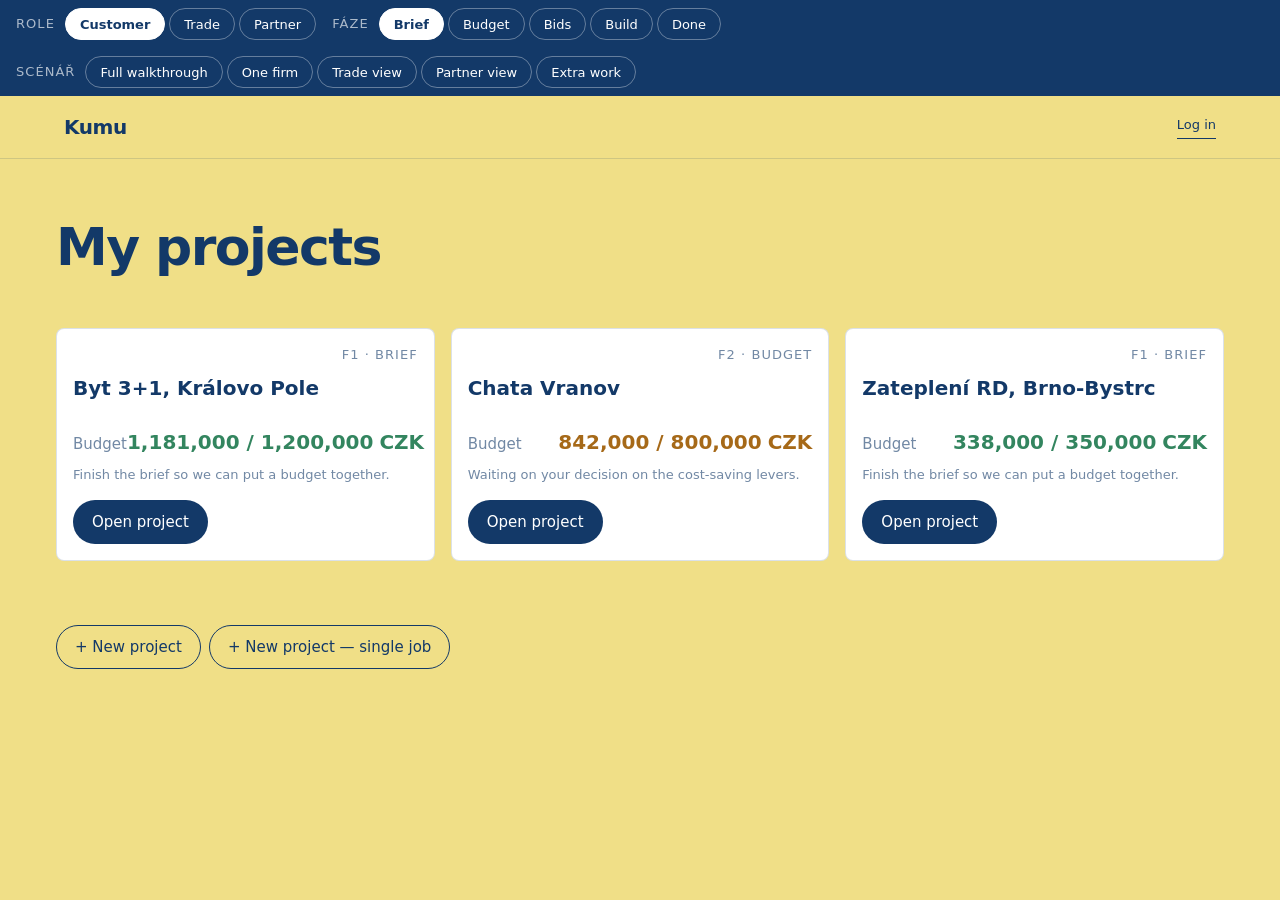
==== index.html @ 9857efc3 "Add files via upload" ====
<!DOCTYPE html>
<html lang="en">
<head>
<meta charset="UTF-8" />
<meta name="viewport" content="width=device-width, initial-scale=1" />
<title>Kumu — prototyp</title>
<link rel="stylesheet" href="styles/tokens.css" />
<style>
  /* ============================================================
     RESET A ZÁKLAD
     kumu-kostra.md §7: plochy od kraje ke kraji, žádné odsazení
     na úrovni stránky.
     ============================================================ */

  *, *::before, *::after { box-sizing: border-box; }
  html, body { margin: 0; padding: 0; }

  body {
    font-family: var(--font-sans);
    font-size: var(--type-body);
    font-weight: var(--weight-body);
    line-height: var(--leading-body);
    color: var(--text-primary);
    background: var(--surface);
  }

  h1, h2, h3, p, dl, dd { margin: 0; }
  /* Autorčina žádost — H1 v celém produktu serifem, podle referenčního
     screenshotu vstupní obrazovky. Jediné h1 v souboru je teď hero
     nadpis, ale pravidlo je obecné, ne vázané na .hero__headline. */
  h1 { font-family: var(--font-serif); }

  /* ============================================================
     DEMO CHROME
     kumu-kostra.md §7 a CLAUDE.md „Stav": úzký proužek NAD horním
     pruhem Kumu, na --surface-inverse. Ne tmavý pruh dole — ten
     patří produktu (fázový pruh na vstupní obrazovce, krok 3).
     ============================================================ */

  .demo-chrome {
    background: var(--surface-inverse);
    color: var(--text-inverse);
    padding: var(--space-1) var(--space-2);
    display: flex;
    flex-wrap: wrap;
    align-items: center;
    gap: var(--space-2);
    font-size: var(--type-caption);
  }

  .demo-chrome__group {
    display: flex;
    align-items: center;
    gap: 6px;
  }

  .demo-chrome__label {
    text-transform: uppercase;
    letter-spacing: var(--tracking-caps);
    opacity: 0.65;
    margin-right: 4px;
  }

  .demo-chrome__pills {
    display: flex;
    gap: 4px;
  }

  .demo-chrome button {
    font-family: inherit;
    font-size: var(--type-caption);
    color: var(--text-inverse);
    background: transparent;
    border: 1px solid color-mix(in srgb, var(--text-inverse) 35%, transparent);
    border-radius: var(--radius-pill);
    padding: 6px 14px;
    min-height: 32px;
    cursor: pointer;
  }

  .demo-chrome button[aria-pressed="true"] {
    background: var(--text-inverse);
    color: var(--surface-inverse);
    border-color: var(--text-inverse);
    font-weight: var(--weight-heading);
  }

  .demo-chrome button:focus-visible {
    outline: var(--focus-width) solid var(--text-inverse);
    outline-offset: var(--focus-offset);
  }

  .demo-chrome button:disabled { opacity: 0.35; cursor: not-allowed; }

  .scenar-bar__popis { flex: 1 1 300px; opacity: 0.9; }

  /* ============================================================
     PLOCHA KROKU 1
     „Nic ukazatelného, ale drží to" — kumu-kostra.md §9. Tohle
     NENÍ obrazovka F1—F5, je to důkaz, že stav a data drží
     pohromadě pro všech 15 kombinací role × fáze. Skutečné
     obrazovky přijdou v kroku 3.
     ============================================================ */

  .scaffold-note {
    max-width: var(--container-prose);
    margin: 0 auto;
    padding: var(--space-3) var(--space-2) 0;
    color: var(--text-secondary);
    font-size: var(--type-caption);
  }

  .cell {
    max-width: var(--container-prose);
    margin: var(--space-2) auto var(--space-5);
    padding: 0 var(--space-2);
  }

  .cell__heading {
    display: flex;
    align-items: baseline;
    gap: var(--space-2);
    margin-bottom: var(--space-1);
  }

  .cell__combo {
    font-size: var(--type-display);
    font-weight: var(--weight-display);
    letter-spacing: var(--tracking-display);
    line-height: var(--leading-display);
  }

  .cell__badge {
    text-transform: uppercase;
    letter-spacing: var(--tracking-caps);
    font-size: var(--type-caption);
    color: var(--text-secondary);
  }

  .cell__badge--inactive {
    color: var(--text-primary);
    background: var(--surface-raised);
    border: var(--border-width) solid var(--border);
    border-radius: var(--radius-pill);
    padding: 3px 10px;
  }

  .cell__text {
    font-size: var(--type-body);
    line-height: var(--leading-body);
    max-width: 46ch;
  }

  hr.hairline {
    border: none;
    border-top: var(--border-width) solid var(--border);
    margin: var(--space-2) 0;
  }

  /* ============================================================
     DEBUG PANEL — důkaz jednoho zdroje čísel
     Nic tady není karta s peněžní částkou v produktovém smyslu
     (žádné B3), takže tenhle panel schválně NEpoužívá --color-over
     / --color-under — ta jsou vyhrazená pro skutečný blok B3.
     ============================================================ */

  .debug-panel {
    max-width: var(--container-prose);
    margin: var(--space-4) auto var(--space-3);
    padding: var(--space-2);
    background: var(--surface-raised);
    border: var(--border-width) solid var(--border);
    border-radius: var(--radius-card);
  }

  .debug-panel__title {
    font-size: var(--type-caption);
    text-transform: uppercase;
    letter-spacing: var(--tracking-caps);
    color: var(--text-secondary);
    margin-bottom: var(--space-1);
  }

  .debug-panel dl {
    display: grid;
    grid-template-columns: 1fr auto;
    row-gap: 6px;
    column-gap: var(--space-2);
  }

  .debug-panel dt { color: var(--text-secondary); }
  .debug-panel dd { text-align: right; font-variant-numeric: tabular-nums lining-nums; }

  /* ============================================================
     KROK 2 — KATALOG BLOKŮ
     kumu-kostra.md §9 krok 2: komponenty 10/11 ve všech stavech,
     pak B1—B6 a B8 ve všech režimech. Staticky — klikací chování
     (zaškrtnutí páky, výběr nabídky) přijde s obrazovkami v kroku 3.
     ============================================================ */

  .catalog {
    max-width: var(--container);
    margin: 0 auto;
    padding: 0 var(--space-2) var(--space-5);
  }

  .catalog__intro {
    max-width: var(--container-prose);
    color: var(--text-secondary);
    font-size: var(--type-caption);
    margin-bottom: var(--space-3);
  }

  .catalog__group {
    margin-top: var(--space-4);
  }

  .catalog__group-title {
    font-size: var(--type-heading);
    font-weight: var(--weight-heading);
    margin-bottom: var(--space-2);
  }

  .catalog__row {
    display: flex;
    flex-wrap: wrap;
    gap: var(--space-2);
    align-items: flex-start;
  }

  .catalog__row > * { flex: 1 1 360px; min-width: 0; }

  /* Komponenta 9 — mikropopisek verzálkami */
  .microlabel {
    text-transform: uppercase;
    letter-spacing: var(--tracking-caps);
    font-size: var(--type-caption);
    color: var(--text-secondary);
  }

  /* Komponenta 8 — plovoucí bílá karta */
  .block-card {
    background: var(--surface-raised);
    border: var(--border-width) solid var(--border);
    border-radius: var(--radius-card);
    padding: var(--space-2);
  }

  .block-card__kicker {
    display: flex;
    justify-content: space-between;
    align-items: baseline;
    margin-bottom: var(--space-1);
  }

  .block-card__title {
    font-size: var(--type-heading);
    font-weight: var(--weight-heading);
    margin: 2px 0 var(--space-2);
  }

  .block-card__note {
    font-size: var(--type-caption);
    color: var(--text-secondary);
    margin-top: var(--space-1);
  }

  .block-card__cta {
    margin-top: var(--space-2);
  }

  /* Komponenta 10 — položkový seznam s částkami. Sdílená i s B2
     (question-list) a B5 (package-list) — je to tentýž řádek,
     jen v jiném kontextu, ne kreslený znovu jinak. */
  .row-list, .question-list, .package-list { display: flex; flex-direction: column; }

  .row {
    display: flex;
    justify-content: space-between;
    align-items: baseline;
    gap: var(--space-2);
    min-height: var(--row-height);
    border-bottom: var(--row-line);
    padding: 6px 0;
  }

  .row:last-child { border-bottom: none; }

  .row__label { color: var(--text-primary); }

  .row__amount {
    font-variant-numeric: tabular-nums lining-nums;
    color: var(--text-primary);
    white-space: nowrap;
  }

  .row__amount--over  { color: var(--color-over); }
  .row__amount--under { color: var(--color-under); }
  .row__amount--muted { color: var(--text-secondary); }

  .row__tag {
    margin-left: 8px;
    font-size: var(--type-caption);
    color: var(--text-secondary);
  }

  /* Komponenta 11 — řádek součtu. Tři stavy: neutrální / nad / pod. */
  .total-row {
    display: flex;
    justify-content: space-between;
    align-items: baseline;
    padding-top: var(--space-1);
  }

  .total-row__label { font-size: var(--type-body); color: var(--text-secondary); }

  .total-row__amount {
    color: var(--text-primary);
  }

  .total-row--over  .total-row__amount { color: var(--color-over); }
  .total-row--under .total-row__amount { color: var(--color-under); }

  /* Číslo a měna stejně velké — na úrovni Nadpis, jedna z pěti
     úrovní z kostry §7. Číslo zůstává tučnější (váha Display), aby
     šlo od měny rozeznat, ale výškou je stejné — a díky tomu i na
     jednom řádku v jakkoli úzké kartě, bez potřeby cokoli zmenšovat. */
  .total-row__amount, .offer-card__amount {
    display: inline-flex;
    align-items: baseline;
    gap: 6px;
    white-space: nowrap;
    font-variant-numeric: tabular-nums lining-nums;
  }

  .amount-num {
    font-size: var(--type-heading);
    font-weight: var(--total-weight);
  }

  .amount-ccy {
    font-size: var(--type-heading);
    font-weight: var(--weight-heading);
  }

  /* Ukázka tří stavů komponenty 11 vedle sebe — kartička v pásmu nahoře */
  .state-sample {
    display: flex;
    flex-wrap: wrap;
    gap: var(--space-2);
  }

  .state-sample > .block-card { flex: 1 1 260px; }

  /* Definiční tabulka — B1 */
  .def-list { display: grid; grid-template-columns: 40% 1fr; row-gap: 10px; }
  .def-list dt { color: var(--text-secondary); }
  .def-list dd { color: var(--text-primary); margin: 0; }

  /* B2 — klíčové otázky */
  .question-list { display: flex; flex-direction: column; gap: var(--space-2); }
  .question-list .row__label { display: block; font-weight: var(--weight-heading); }
  .question-list .row__impact { display: block; color: var(--text-secondary); font-size: var(--type-caption); margin-top: 2px; }

  /* Pilulkové tlačítko — komponenta 7, jednořádková varianta */
  .pill-btn {
    display: inline-block;
    font-family: inherit;
    font-size: var(--type-body);
    border-radius: var(--radius-pill);
    padding: var(--pill-pad-y) var(--pill-pad-x);
    min-height: var(--hit-min);
    cursor: default;
    border: var(--border-width) solid transparent;
  }

  .pill-btn--primary {
    background: var(--action-primary);
    color: var(--action-primary-fg);
  }

  .pill-btn--secondary {
    background: var(--action-secondary);
    color: var(--text-primary);
    border-color: var(--action-secondary-border);
  }

  .pill-btn--small {
    font-size: var(--type-caption);
    padding: 6px 12px;
    min-height: 32px;
  }

  /* Rozbalovací karta — B4 zákaznický, komponenta 6/9 */
  .disclosure summary {
    cursor: pointer;
    font-weight: var(--weight-heading);
    font-size: var(--type-heading);
    list-style: none;
  }

  .disclosure summary::-webkit-details-marker { display: none; }

  .disclosure[open] summary { margin-bottom: var(--space-2); }

  .disclosure ul {
    margin: 0;
    padding: 0;
    list-style: none;
  }

  .disclosure li {
    display: flex;
    justify-content: space-between;
    border-bottom: var(--row-line);
    padding: 6px 0;
  }

  .disclosure li:last-child { border-bottom: none; }

  /* Materiálová tabulka — B4 partnerský */
  .material-table { width: 100%; border-collapse: collapse; }
  .material-table th {
    text-align: left;
    font-size: var(--type-caption);
    text-transform: uppercase;
    letter-spacing: var(--tracking-caps);
    color: var(--text-secondary);
    font-weight: var(--weight-body);
    border-bottom: var(--border-width) solid var(--border);
    padding: 0 8px 8px 0;
  }
  .material-table td {
    border-bottom: var(--row-line);
    padding: 10px 8px 10px 0;
    vertical-align: middle;
  }
  .material-table tr:last-child td { border-bottom: none; }
  .material-table tr[data-neurceno] td { color: var(--text-secondary); }

  /* Partner — přehled (čtyři metriky + regionální box) */
  .partner-stats { display: flex; flex-wrap: wrap; gap: var(--space-3); }
  .partner-stat { flex: 1 1 180px; }
  .partner-stat__label { font-size: var(--type-caption); color: var(--text-secondary); margin-bottom: 4px; }
  .partner-stat__value { font-size: var(--type-display); font-weight: var(--weight-display); color: var(--text-primary); }
  .partner-region__empty {
    border: 1px dashed var(--border-strong);
    border-radius: var(--radius-card);
    min-height: 140px;
    display: flex;
    align-items: center;
    justify-content: center;
    color: var(--text-secondary);
    font-size: var(--type-body);
    margin-top: var(--space-1);
  }

  /* Partner — poptávky, rozbalitelné */
  .enquiry-head { display: flex; justify-content: space-between; align-items: flex-start; gap: var(--space-2); }
  .enquiry-head__main { display: block; min-width: 0; }
  .enquiry-head__title { font-weight: var(--weight-heading); display: block; }
  .enquiry-head__meta {
    display: block;
    font-size: var(--type-caption);
    color: var(--text-secondary);
    margin-top: 2px;
  }
  .enquiry-head__right { display: flex; align-items: center; gap: var(--space-2); }
  .enquiry-chevron { font-size: var(--type-heading); color: var(--text-secondary); line-height: 1; }

  /* Partner — patička poptávky: souhrn nabídky + odeslání */
  .enquiry-foot {
    display: flex;
    justify-content: space-between;
    align-items: center;
    flex-wrap: wrap;
    gap: var(--space-2);
    margin-top: var(--space-2);
  }
  .enquiry-foot__summary { font-size: var(--type-caption); color: var(--text-secondary); }
  .enquiry-foot__total { color: var(--text-primary); font-variant-numeric: tabular-nums lining-nums; }
  .enquiry-foot__sent { font-size: var(--type-caption); color: var(--text-secondary); }

  /* Řádková reference materiálu — drobný kód pod názvem položky */
  .material-table__ref {
    display: block;
    font-size: var(--type-caption);
    color: var(--text-secondary);
    font-variant-numeric: tabular-nums lining-nums;
  }

  /* Tlačítka jsou v prototypu klikací — .pill-btn má cursor: default,
     protože slouží i jako statická ukázka v katalogu bloků. */
  button.pill-btn { cursor: pointer; }
  button.pill-btn:disabled { opacity: var(--disabled-opacity); cursor: not-allowed; }

  /* Balíčky — B5 přehled */
  .package-list { display: flex; flex-direction: column; }
  .package-list .row { flex-wrap: wrap; }
  .package-list .row__meta { color: var(--text-secondary); font-size: var(--type-caption); }
  .package-list .row__status {
    display: block;
    font-size: var(--type-caption);
    text-transform: uppercase;
    letter-spacing: var(--tracking-caps);
    color: var(--text-secondary);
  }

  /* Stejný grafický jazyk jako harmonogram: plný puntík = nabídka
     vybraná, obrysový = čekáme. Grafika, ne text — proto --graphic-
     under, nikdy --color-under (ten je textová zeleň úspory). */
  .package-list__dot {
    display: inline-block;
    width: 8px;
    height: 8px;
    border-radius: 50%;
    border: 1.5px solid var(--graphic-track);
    margin-right: 6px;
    vertical-align: middle;
  }

  .package-list__dot--filled {
    background: var(--graphic-under);
    border-color: var(--graphic-under);
  }

  /* Harmonogram — B6, komponenty s grafikou (nikdy text). Přepracováno
     podle autorčina screenshotu: popisek nad každým balíčkem, pruh pod
     ním v samostatném sloupci (ne přes sebe na jedné ose) — šířka
     sloupce úměrná délce balíčku přes flex-grow (b6Dny()). Nahradilo
     dřívější .timeline* na absolutním pozicování. */
  .b6-range {
    display: flex;
    justify-content: space-between;
    font-size: var(--type-caption);
    color: var(--text-secondary);
    margin-bottom: var(--space-1);
  }
  .b6-grid { display: flex; gap: 8px; }
  .b6-col { min-width: 0; }
  .b6-col__label {
    font-size: var(--type-caption);
    color: var(--text-secondary);
    margin-bottom: 6px;
    white-space: nowrap;
    overflow: hidden;
    text-overflow: ellipsis;
  }
  .b6-col__bar {
    height: 10px;
    border-radius: var(--meter-radius);
    border: 1.5px solid var(--graphic-track);
    background: transparent;
  }
  .b6-col__bar--done,
  .b6-col__bar--filled { background: var(--graphic-under); border-color: var(--graphic-under); }
  .b6-col__bar--active { background: var(--color-accent); border-color: var(--color-accent); }
  .b6-footer__title { margin: 0; font-weight: var(--weight-heading); }
  .b6-footer__note { margin: 2px 0 0; font-size: var(--type-caption); color: var(--text-secondary); }

  /* B8 výběr — zaškrtávací páka */
  .lever-row {
    display: flex;
    gap: 12px;
    align-items: flex-start;
    padding: 10px 0;
    border-bottom: var(--row-line);
  }
  .lever-row:last-of-type { border-bottom: none; }
  .lever-row__box {
    flex: none;
    width: var(--check-size);
    height: var(--check-size);
    border: 1.5px solid var(--check-border);
    border-radius: 4px;
    margin-top: 2px;
  }
  .lever-row__body { flex: 1; }
  .lever-row__head { display: flex; justify-content: space-between; gap: var(--space-2); }
  .lever-row__impact { color: var(--text-secondary); font-size: var(--type-caption); margin-top: 2px; }

  /* B8 varianty — dvě cesty */
  .choice-row { display: flex; flex-wrap: wrap; gap: var(--space-2); }
  .choice-card {
    flex: 1 1 260px;
    border: var(--border-width) solid var(--choice-border);
    border-radius: var(--radius-card);
    padding: var(--space-2);
  }
  .choice-card--selected { border-color: var(--choice-border-on); background: var(--choice-bg-on); }
  .choice-card__title { font-weight: var(--weight-heading); margin-bottom: 4px; }
  .choice-card__meta { color: var(--text-secondary); font-size: var(--type-caption); }

  /* B8 nabídky — karty firem */
  .offer-row { display: flex; flex-wrap: wrap; gap: var(--space-2); }
  .offer-card {
    flex: 1 1 220px;
    border: var(--border-width) solid var(--border);
    border-radius: var(--radius-card);
    padding: var(--space-2);
  }
  .offer-card__name { font-weight: var(--weight-heading); }
  .offer-card__amount {
    margin: 6px 0;
    color: var(--text-primary);
  }
  .offer-card__meta { color: var(--text-secondary); font-size: var(--type-caption); }

  /* ============================================================
     KROK 3 — SKUTEČNÉ OBRAZOVKY (F1, F2 zákazník)
     Rozvržení, proporce a hierarchie podle reference/entry-screen.html
     (Claude Design). Barvy a velikosti výhradně z tokens.css — reference
     vznikla před volbou palety a má vlastní plynulou škálu, tu nepřebírám.
     ============================================================ */

  .screen { background: var(--surface); }

  /* Horní pruh produktu — NE demo chrome. Demo chrome je nad tímhle. */
  .kumu-topbar {
    display: flex;
    align-items: center;
    justify-content: space-between;
    gap: var(--space-2);
    padding: var(--space-2) clamp(20px, 5vw, 80px);
    border-bottom: var(--border-width) solid var(--border);
  }
  .kumu-wordmark {
    font-size: var(--type-heading);
    font-weight: var(--weight-display);
    letter-spacing: var(--tracking-display);
  }
  .kumu-login {
    font-size: var(--type-caption);
    text-decoration: none;
    color: var(--text-primary);
    border-bottom: var(--border-width) solid var(--border-strong);
    padding-bottom: 3px;
  }

  /* Sdílený kontejner — autorka chce obsah omezený na max-width 1024,
     zarovnaný na střed, ať plocha zůstává od kraje ke kraji (barva),
     ale karty napříč sekcemi (hero, "Jak to funguje") mají stejné
     levé i pravé hrany bez ohledu na šířku okna. */
  .page-container { max-width: 1024px; margin: 0 auto; }

  /* Hero — dva sloupce, asymetrické (~55/45), ne na střed */
  .hero { padding: clamp(var(--space-4), 6vw, var(--space-5)) clamp(20px, 5vw, 80px); }
  .hero__inner {
    display: flex;
    flex-wrap: wrap;
    justify-content: space-between;
    gap: clamp(var(--space-3), 4vw, var(--space-4));
    align-items: flex-start;
  }
  .hero__headline { flex: 1 1 380px; min-width: 0; max-width: 640px; }
  .hero__field { flex: 1 1 420px; min-width: 0; max-width: 560px; }

  /* Čísla z autorčina Claude Design panelu vlastností pro h1: DM Serif
     Display, 38px, line-height 43, tracking 0%, max-width 384
     (Tailwind max-w-sm). Váha upravena na semi-bold (600) na autorčinu
     žádost — DM Serif Display má jen jeden nativní řez (400), 600 tedy
     dorýsuje prohlížeč syntetickým ztučněním. Nepoužívá sdílené
     --type-display-xl/--weight-display (ty zůstávají pro F5 "Done"),
     tenhle nadpis má vlastní hodnoty přímo podle zdroje. */
  .hero__headline h1 {
    margin: 0;
    max-width: 384px;
    font-size: 38px;
    font-weight: 600;
    line-height: 43px;
    letter-spacing: 0;
    color: var(--text-primary);
  }

  .proof {
    display: flex;
    align-items: stretch;
    gap: var(--space-3);
    margin-top: var(--space-3);
    padding-top: var(--space-2);
    border-top: var(--border-width) solid var(--border);
  }
  .proof__item { display: flex; flex-direction: column; gap: 6px; }
  .proof__source {
    font-size: var(--type-caption);
    text-transform: uppercase;
    letter-spacing: var(--tracking-caps);
    color: var(--text-secondary);
  }
  .proof__score { display: flex; align-items: baseline; gap: 8px; color: var(--color-accent); }
  .proof__num { font-size: var(--type-heading); font-weight: var(--weight-display); }
  .proof__stars { font-size: var(--type-caption); letter-spacing: 2px; }
  .proof__divider { width: var(--border-width); background: var(--border-strong); }

  /* Pole — orámovaná karta, tři pásma oddělená linkami. Kreslená šipka
     (dřívější jediná dekorace v produktu, kumu-tokeny-a-komponenty.md
     §3b) nahrazena textovým odkazem "Start here →" podle referenčního
     screenshotu — sedí uvnitř karty, ne jako přesah nad ní. */
  .field-card__starthere {
    text-align: right;
    font-size: var(--type-caption);
    color: var(--text-secondary);
    padding: var(--space-1) var(--space-2) 0;
  }

  .field-card {
    background: var(--surface-raised);
    border: var(--border-width) solid var(--border-strong);
    border-radius: var(--radius-card);
    overflow: hidden;
  }
  .field-card textarea {
    display: block;
    width: 100%;
    border: none;
    outline: none;
    resize: vertical;
    background: transparent;
    color: var(--text-primary);
    font-family: inherit;
    font-size: var(--type-body);
    line-height: var(--leading-body);
    padding: var(--space-2);
    min-height: 132px;
  }
  .field-card textarea::placeholder { color: var(--text-secondary); }
  .field-card__meta {
    padding: var(--space-2);
    border-top: var(--border-width) solid var(--border);
  }
  .chip-row { display: flex; gap: 8px; flex-wrap: wrap; margin-bottom: var(--space-1); }
  .chip {
    font-family: inherit;
    padding: 7px 14px;
    border-radius: var(--radius-pill);
    border: var(--border-width) solid var(--border);
    background: transparent;
    color: var(--text-secondary);
    font-size: var(--type-caption);
    cursor: pointer;
    min-height: 32px;
  }
  .chip[aria-pressed="true"] {
    border-color: var(--color-accent);
    background: var(--surface-accent);
    color: var(--color-accent);
    font-weight: var(--weight-heading);
  }
  .reassurance { margin: 0; font-size: var(--type-caption); line-height: var(--leading-caption); color: var(--text-secondary); }
  .field-card__actions {
    padding: var(--space-1) 10px;
    border-top: var(--border-width) solid var(--border);
  }
  .field-card__actions .pill-btn {
    width: 100%;
    text-align: center;
  }

  /* Dialog — po odeslání pole zmizí, nastoupí konverzace */
  .dialog { display: flex; flex-direction: column; gap: var(--space-2); padding: var(--space-2); }
  .dialog__msg { display: flex; }
  .dialog__msg--user { justify-content: flex-end; }
  .dialog__bubble {
    max-width: 80%;
    padding: 10px 14px;
    border-radius: var(--radius-card);
    font-size: var(--type-body);
    line-height: var(--leading-body);
  }
  .dialog__msg--assistant .dialog__bubble { background: var(--surface); border: var(--border-width) solid var(--border); }
  .dialog__msg--user .dialog__bubble { background: var(--action-primary); color: var(--action-primary-fg); }
  .dialog__choices { display: flex; gap: 8px; flex-wrap: wrap; padding-left: 2px; }
  .dialog__choice {
    font-family: inherit;
    padding: 8px 16px;
    border-radius: var(--radius-pill);
    border: var(--border-width) solid var(--border-strong);
    background: var(--surface-raised);
    color: var(--text-primary);
    font-size: var(--type-body);
    cursor: pointer;
    min-height: var(--hit-min);
  }
  .dialog__choice:hover { border-color: var(--color-accent); }

  /* krok 9 — volný text vedle rychlých odpovědí, plus "přemýšlím…" */
  .dialog__input-row { display: flex; gap: 8px; }
  .dialog__input {
    flex: 1;
    font-family: inherit;
    font-size: var(--type-body);
    padding: 10px 14px;
    border-radius: var(--radius-pill);
    border: var(--border-width) solid var(--border-strong);
    background: var(--surface-raised);
    color: var(--text-primary);
    min-height: var(--hit-min);
  }
  .dialog__input:focus-visible { outline: var(--focus-width) solid var(--focus); outline-offset: var(--focus-offset); }
  .dialog__bubble--thinking { display: flex; gap: 4px; align-items: center; padding: 14px; }
  .dialog__bubble--thinking span {
    width: 6px; height: 6px; border-radius: 50%;
    background: var(--text-secondary);
    animation: dialog-thinking 1s infinite ease-in-out;
  }
  .dialog__bubble--thinking span:nth-child(2) { animation-delay: 0.15s; }
  .dialog__bubble--thinking span:nth-child(3) { animation-delay: 0.3s; }
  @keyframes dialog-thinking {
    0%, 80%, 100% { opacity: 0.25; }
    40% { opacity: 1; }
  }
  @media (prefers-reduced-motion: reduce) {
    .dialog__bubble--thinking span { animation: none; opacity: 0.6; }
  }

  /* Ukázka výstupu — obrys telefonu s přesahujícími kartami */
  .collage-section {
    padding: clamp(var(--space-4), 6vw, var(--space-4)) clamp(20px, 5vw, 80px);
    border-top: var(--border-width) solid var(--border);
  }
  .collage-section__label {
    text-align: center;
    font-size: var(--type-caption);
    letter-spacing: var(--tracking-caps);
    text-transform: uppercase;
    color: var(--text-secondary);
    margin: 0 0 var(--space-3);
  }
  .collage {
    position: relative;
    width: 100%;
    max-width: 1100px;
    margin: 0 auto;
  }
  .collage__stage {
    position: relative;
    width: 1100px;
    height: 660px;
    transform-origin: top left;
  }

  .phone-mock {
    position: absolute;
    left: 50%;
    top: 24px;
    transform: translateX(-50%);
    width: 280px;
    height: 570px;
    border-radius: 40px;
    background: var(--surface-inverse);
    padding: 12px;
  }
  .phone-mock__screen {
    width: 100%;
    height: 100%;
    border-radius: 30px;
    background: var(--surface);
    padding: var(--space-2);
    display: flex;
    flex-direction: column;
    gap: var(--space-2);
    overflow: hidden;
  }
  .phone-mock__top { display: flex; justify-content: space-between; align-items: center; }
  .phone-mock__brand { font-size: var(--type-body); font-weight: var(--weight-display); }
  .phone-mock__tag { font-size: var(--type-caption); color: var(--text-secondary); }
  .phone-mock__label { font-size: var(--type-caption); text-transform: uppercase; letter-spacing: var(--tracking-caps); color: var(--text-secondary); }
  .phone-mock__title { font-size: var(--type-heading); font-weight: var(--weight-heading); line-height: var(--leading-heading); }
  .phone-mock__rows { display: flex; flex-direction: column; gap: var(--space-1); }
  .phone-mock__row { display: flex; justify-content: space-between; font-size: var(--type-caption); }
  .phone-mock__row-strong { font-weight: var(--weight-heading); color: var(--text-primary); }
  .phone-mock__meter-track { height: 6px; border-radius: 999px; background: var(--border); overflow: hidden; margin-top: 6px; }
  .phone-mock__meter-fill { height: 100%; background: var(--color-accent); }
  .phone-mock__bottom {
    margin-top: auto;
    padding-top: var(--space-1);
    border-top: var(--border-width) solid var(--border);
    display: flex;
    justify-content: space-between;
    align-items: baseline;
  }
  .phone-mock__bottom-label { font-size: var(--type-caption); text-transform: uppercase; letter-spacing: var(--tracking-caps); color: var(--text-secondary); }
  .phone-mock__bottom-value { font-size: var(--type-body); font-weight: var(--weight-display); }

  .frag { position: absolute; width: 260px; }
  .frag--budget   { top: 150px; left: 160px; } /* [oprava] 190px zasahovalo pravým okrajem do textu "Items"/"Estimated time" uvnitř telefonu — karta text překrývala a řezala ho uprostřed slova. 160px kartu posune tak, aby přesahovala jen přes tmavý rámeček telefonu, ne přes čitelný text uvnitř bílé obrazovky. */
  .frag--question { top: 10px; right: 130px; }
  .frag--quote    { bottom: 10px; right: 170px; }
  .frag__card {
    background: var(--surface-raised);
    border: var(--border-width) solid var(--border);
    border-radius: var(--radius-card);
    padding: var(--space-2);
    box-shadow: 0 18px 40px -18px color-mix(in srgb, var(--text-primary) 35%, transparent);
  }
  .frag__label { font-size: var(--type-caption); text-transform: uppercase; letter-spacing: var(--tracking-caps); color: var(--text-secondary); margin-bottom: var(--space-1); }
  .frag__rows { display: flex; flex-direction: column; gap: 8px; font-size: var(--type-caption); }
  .frag__row { display: flex; justify-content: space-between; }
  .frag__row-value { color: var(--color-accent); }
  .frag__total { display: flex; justify-content: space-between; align-items: baseline; margin-top: var(--space-1); padding-top: var(--space-1); border-top: var(--border-width) solid var(--border); }
  .frag__total-value { font-size: var(--type-heading); font-weight: var(--weight-display); color: var(--text-primary); }
  .frag__caption { text-align: center; font-size: var(--type-caption); color: var(--text-secondary); margin-top: var(--space-1); }
  .frag__question-text { margin: 0 0 var(--space-1); font-size: var(--type-body); line-height: var(--leading-body); }
  .frag__pills { display: flex; gap: 8px; }
  .frag__pill { padding: 6px 12px; border-radius: var(--radius-pill); border: var(--border-width) solid var(--border-strong); font-size: var(--type-caption); }
  .frag__pill--accent { border-color: var(--color-accent); color: var(--color-accent); font-weight: var(--weight-heading); }
  .frag__quote-top { display: flex; justify-content: space-between; margin-bottom: var(--space-1); }
  .frag__quote-price { font-size: var(--type-heading); font-weight: var(--weight-display); margin: 4px 0 var(--space-1); }
  .frag__quote-btn {
    width: 100%;
    padding: 10px;
    border: none;
    border-radius: var(--radius-pill);
    background: var(--action-primary);
    color: var(--action-primary-fg);
    font-family: inherit;
    font-size: var(--type-caption);
    font-weight: var(--weight-heading);
  }

  /* Jak to funguje — vyplněné karty podle referenčního screenshotu.
     [!] Odchylka od kumu-kostra.md §5 ("Tři sloupce oddělené vlasovými
     linkami") a od CLAUDE.md seznamu genericity ("rámeček kolem každé
     skupiny"). Autorka poslala screenshot s vyplněnými kartami, ne
     linkami — implementováno podle něj, nahlas to tu, neřeším tiše.
     Barva karty je počítaný tón z --text-primary na --surface, ne nový
     natvrdo zapsaný hex. */
  .how-it-works {
    padding: clamp(var(--space-4), 6vw, var(--space-4)) clamp(20px, 5vw, 80px);
    border-top: var(--border-width) solid var(--border);
    border-bottom: var(--border-width) solid var(--border);
  }
  .how-grid {
    display: flex;
    flex-wrap: wrap;
    gap: var(--space-2);
  }
  .how-col {
    flex: 1 1 230px;
    background: color-mix(in srgb, var(--text-primary) 6%, var(--surface));
    border-radius: var(--radius-card);
    padding: var(--space-2);
  }
  .how-num { font-size: var(--type-caption); letter-spacing: var(--tracking-caps); color: var(--text-secondary); margin-bottom: var(--space-2); }
  .how-col h3 { margin: 0 0 var(--space-1); font-size: var(--type-heading); font-weight: var(--weight-heading); line-height: var(--leading-heading); }
  .how-col p { margin: 0; font-size: var(--type-body); line-height: var(--leading-body); color: var(--text-secondary); }
  .how-closing { margin-top: var(--space-3); padding-top: var(--space-2); border-top: var(--border-width) solid var(--border); }
  .how-closing p { margin: 0; font-size: var(--type-heading); font-weight: var(--weight-heading); line-height: var(--leading-heading); }

  /* Fázový pruh — produktový prvek, ne demo chrome */
  .phase-bar {
    background: var(--surface-inverse);
    color: var(--text-inverse);
    padding: var(--space-2) clamp(20px, 4vw, 40px);
    display: flex;
    align-items: center;
    justify-content: center;
    flex-wrap: wrap;
    gap: clamp(10px, 2vw, var(--space-2));
    font-size: var(--type-caption);
    font-weight: var(--weight-heading);
    letter-spacing: 0.04em;
  }
  .phase-bar__sep { opacity: 0.45; }

  /* Patička */
  .site-footer {
    padding: clamp(var(--space-3), 4vw, var(--space-4)) clamp(20px, 5vw, 80px) var(--space-3);
    border-top: var(--border-width) solid var(--border);
  }
  .site-footer__grid {
    display: grid;
    grid-template-columns: repeat(auto-fit, minmax(200px, 1fr));
    gap: var(--space-3);
  }
  .site-footer__wordmark { font-size: var(--type-heading); font-weight: var(--weight-display); margin-bottom: var(--space-1); }
  .site-footer__about p { margin: 0; font-size: var(--type-body); line-height: var(--leading-body); color: var(--text-secondary); }
  .site-footer__label { font-size: var(--type-caption); text-transform: uppercase; letter-spacing: var(--tracking-caps); color: var(--text-secondary); margin-bottom: var(--space-2); }
  .site-footer__col { display: flex; flex-direction: column; }
  .site-footer__col a { color: var(--text-primary); text-decoration: none; font-size: var(--type-body); margin-bottom: 10px; }
  .site-footer__col a:last-child { margin-bottom: 0; }
  .site-footer__bottom {
    margin-top: var(--space-3);
    padding-top: var(--space-2);
    border-top: var(--border-width) solid var(--border);
    display: flex;
    justify-content: space-between;
    flex-wrap: wrap;
    gap: var(--space-1);
    font-size: var(--type-caption);
    color: var(--text-secondary);
  }

  /* F2 — rozpočet a rozhodnutí, jednosloupcová sekvence bloků. Šířku
     přepisuje inline style jen na obrazovkách, které chtějí širší
     dvousloupcové rozvržení (partner, F2 zákazník) — beze změny tady,
     aby se nerozhodilo F1 dialog/B1/B2, které tenhle wrapper taky sdílí. */
  .f2-screen {
    max-width: var(--container-prose);
    margin: 0 auto;
    padding: clamp(var(--space-3), 5vw, var(--space-4)) var(--space-2) var(--space-5);
    display: flex;
    flex-direction: column;
    gap: var(--space-3);
  }

  /* B3 + B4 vedle sebe na F2 — stejný poměr jako .f3-layout, ale bez
     position:sticky (na F2 pod tím nejsou další sekce, ke kterým by
     se dalo "dojíždět" scrollem, sticky by tu jen zůstalo viset). */
  .f2-row { display: flex; align-items: flex-start; gap: var(--space-3); }
  .f2-row__main { flex: 2 1 480px; min-width: 0; }
  .f2-row__side { flex: 1 1 300px; min-width: 280px; }
  @media (max-width: 640px) {
    .f2-row { flex-direction: column; }
  }

  .f2-cta-bids { display: block; width: 100%; text-align: center; }

  /* ============================================================
     KROK 4 — F3 × ŘEMESLNÍK
     Mobil v rámečku telefonu (kumu-tokeny-a-komponenty.md komponenta
     13). Dotykové cíle min. 44 px — kumu-kostra.md §7 „Zařízení".
     ============================================================ */

  .remeslnik-page {
    display: flex;
    justify-content: center;
    padding: var(--space-4) var(--space-2) var(--space-5);
  }

  .remeslnik-frame {
    width: 375px;
    max-width: 100%;
    border: 10px solid var(--surface-inverse);
    border-radius: 36px;
    background: var(--surface);
    overflow: hidden;
  }

  .remeslnik-frame__body {
    position: relative;
    min-height: 680px;
    display: flex;
    flex-direction: column;
  }

  .remeslnik-topbar {
    flex: none;
    display: flex;
    align-items: center;
    justify-content: space-between;
    padding: var(--space-2);
    border-bottom: var(--border-width) solid var(--border);
  }
  .remeslnik-topbar__brand { font-weight: var(--weight-display); font-size: var(--type-body); }
  .remeslnik-topbar__assistant {
    font-family: inherit;
    font-size: var(--type-caption);
    color: var(--text-primary);
    background: var(--surface-raised);
    border: var(--border-width) solid var(--border-strong);
    border-radius: var(--radius-pill);
    padding: 6px 12px;
    min-height: 32px;
    cursor: pointer;
  }

  .remeslnik-content { flex: 1; padding: var(--space-2); }

  .remeslnik-nav {
    flex: none;
    display: flex;
    border-top: var(--border-width) solid var(--border);
  }
  .remeslnik-nav button {
    flex: 1;
    font-family: inherit;
    background: transparent;
    border: none;
    color: var(--text-secondary);
    font-size: var(--type-caption);
    padding: 10px 4px;
    min-height: var(--hit-min);
    cursor: pointer;
  }
  .remeslnik-nav button[aria-current="true"] {
    color: var(--color-accent);
    font-weight: var(--weight-heading);
  }

  .remeslnik-date { font-size: var(--type-caption); color: var(--text-secondary); margin-bottom: var(--space-1); }

  .opportunity-card {
    border: var(--border-width) solid var(--border-strong);
    border-radius: var(--radius-card);
    padding: var(--space-2);
    margin-bottom: var(--space-1);
  }
  .opportunity-card__badge {
    display: inline-block;
    font-size: var(--type-caption);
    text-transform: uppercase;
    letter-spacing: var(--tracking-caps);
    color: var(--color-accent);
    margin-bottom: 6px;
  }
  .opportunity-card__title { font-weight: var(--weight-heading); margin-bottom: 2px; }
  .opportunity-card__meta { font-size: var(--type-caption); color: var(--text-secondary); }

  /* Reminders — read-only, žádné akce */
  .reminder-card {
    border: var(--border-width) solid var(--border);
    border-radius: var(--radius-card);
    padding: var(--space-2);
    margin-bottom: var(--space-1);
  }
  .reminder-card__time { font-weight: var(--weight-heading); margin-bottom: 2px; }
  .reminder-card__text { font-size: var(--type-body); color: var(--text-primary); }

  /* Messages — karta stojí na .opportunity-card, vnitřek má vlastní řádky */
  .message-card__meta { font-size: var(--type-caption); color: var(--text-secondary); margin-bottom: 2px; }
  .message-card__from { font-weight: var(--weight-heading); margin-bottom: 6px; }
  .message-card__quote { font-size: var(--type-body); margin: 0 0 4px; }
  .message-card__reply { font-size: var(--type-caption); color: var(--text-secondary); margin: 0; }
  .message-card__actions { display: flex; gap: 8px; margin-top: var(--space-1); }

  .nabidka-field {
    width: 100%;
    border: none;
    outline: none;
    background: transparent;
    font-family: inherit;
    font-size: var(--type-display);
    font-weight: var(--weight-display);
    color: var(--text-primary);
    padding: var(--space-1) 0;
    font-variant-numeric: tabular-nums lining-nums;
  }
  .nabidka-field-wrap {
    display: flex;
    align-items: baseline;
    justify-content: space-between;
    gap: 8px;
    border-bottom: var(--border-width) solid var(--border-strong);
    margin-bottom: var(--space-1);
  }
  .nabidka-field-wrap .amount-ccy { color: var(--text-secondary); }

  /* Hlavička kontextu nabídky — profese a projekt, nad "Your bid" */
  .nabidka-header__title { font-weight: var(--weight-heading); font-size: var(--type-heading); }
  .nabidka-header__meta { font-size: var(--type-caption); color: var(--text-secondary); margin-top: 2px; }

  /* Termín a poznámka — ohraničené boxy pod částkou */
  .nabidka-box {
    border: var(--border-width) solid var(--border);
    border-radius: var(--radius-card);
    padding: var(--space-1) var(--space-2);
    margin-top: var(--space-2);
  }
  .nabidka-box__label {
    display: block;
    font-size: var(--type-caption);
    color: var(--text-secondary);
    margin-bottom: 2px;
  }
  .nabidka-box__value { font-size: var(--type-body); }
  .nabidka-box__textarea {
    width: 100%;
    border: none;
    outline: none;
    resize: vertical;
    background: transparent;
    font-family: inherit;
    font-size: var(--type-body);
    color: var(--text-primary);
    padding: 0;
  }

  .nabidka-attach {
    display: block;
    margin-top: var(--space-2);
    font-family: inherit;
    font-size: var(--type-caption);
    color: var(--text-secondary);
    background: none;
    border: none;
    padding: 0;
    cursor: pointer;
    text-align: left;
  }

  .assistant-sheet {
    position: absolute;
    inset: 0;
    background: var(--surface);
    display: flex;
    flex-direction: column;
    padding: var(--space-2);
    overflow-y: auto;
  }
  .assistant-sheet__close {
    align-self: flex-end;
    font-family: inherit;
    font-size: var(--type-caption);
    background: transparent;
    border: none;
    color: var(--text-secondary);
    cursor: pointer;
    min-height: var(--hit-min);
  }
  .assistant-sheet__questions { display: flex; flex-direction: column; gap: 8px; margin-top: var(--space-2); }
  .assistant-sheet__questions button {
    text-align: left;
    font-family: inherit;
    font-size: var(--type-body);
    color: var(--text-primary);
    background: var(--surface-raised);
    border: var(--border-width) solid var(--border);
    border-radius: var(--radius-card);
    padding: 12px 14px;
    min-height: var(--hit-min);
    cursor: pointer;
  }
  .assistant-sheet__answer {
    margin-top: var(--space-2);
    padding: var(--space-2);
    background: var(--surface-raised);
    border-radius: var(--radius-card);
    font-size: var(--type-body);
    line-height: var(--leading-body);
  }
  .assistant-sheet__footnote { margin-top: auto; padding-top: var(--space-2); font-size: var(--type-caption); color: var(--text-secondary); }

  /* Tři taby nahoře sheetu — stejný vzor jako .demo-chrome__pills/.chip-row */
  .assistant-sheet__tabs { display: flex; gap: 6px; margin-bottom: var(--space-2); }
  .assistant-sheet__tabs button {
    font-family: inherit;
    font-size: var(--type-caption);
    background: transparent;
    color: var(--text-secondary);
    border: var(--border-width) solid var(--border-strong);
    border-radius: var(--radius-pill);
    padding: 7px 14px;
    min-height: var(--hit-min);
    cursor: pointer;
  }
  .assistant-sheet__tabs button[aria-pressed="true"] {
    background: var(--surface-inverse);
    color: var(--text-inverse);
    border-color: var(--surface-inverse);
  }

  /* Badge s počtem nových zpráv na tlačítku Assistant v topbaru */
  .assistant-badge {
    display: inline-flex;
    align-items: center;
    justify-content: center;
    min-width: 16px;
    height: 16px;
    padding: 0 4px;
    margin-left: 6px;
    border-radius: 999px;
    background: var(--color-accent);
    color: var(--text-inverse);
    font-size: 10px;
    font-weight: var(--weight-heading);
    line-height: 1;
  }

  /* Sekce Settings — řádek šablony a přepínač */
  .template-row { border-bottom: var(--row-line); padding: var(--space-2) 0; }
  .template-row:last-of-type { border-bottom: none; }
  .template-row__head { display: flex; justify-content: space-between; align-items: baseline; gap: var(--space-2); }
  .template-row__typ {
    font-size: var(--type-caption);
    text-transform: uppercase;
    letter-spacing: var(--tracking-caps);
    color: var(--text-secondary);
  }
  .template-row__nazev { font-weight: var(--weight-heading); }
  .template-row__text { font-size: var(--type-body); color: var(--text-secondary); margin: 4px 0 var(--space-1); }

  .toggle-btn {
    width: 44px;
    text-align: center;
    font-family: inherit;
    font-size: var(--type-caption);
    border-radius: var(--radius-pill);
    background: var(--surface-raised);
    border: var(--border-width) solid var(--border-strong);
    color: var(--text-secondary);
    padding: 6px 0;
    min-height: 32px;
    cursor: pointer;
  }
  .toggle-btn[aria-pressed="true"] { background: var(--color-accent); color: var(--text-inverse); border-color: var(--color-accent); }

  /* ============================================================
     KROK 6 — F3 × ZÁKAZNÍK
     Skládání týmu: dva sloupce, pravý panel trvalý (sticky).
     ============================================================ */

  .f3-screen {
    max-width: 1024px;
    margin: 0 auto;
    padding: clamp(var(--space-3), 5vw, var(--space-4)) var(--space-2) var(--space-5);
  }

  .f3-summary { max-width: var(--container-prose); margin-bottom: var(--space-3); }
  .f3-summary p { margin: 0; font-size: var(--type-body); line-height: var(--leading-body); }
  .f3-summary p + p { margin-top: 6px; color: var(--text-secondary); }

  .f3-schedule { margin-bottom: var(--space-3); }

  .f3-layout {
    display: flex;
    align-items: flex-start;
    gap: var(--space-3);
    flex-wrap: wrap;
  }
  .f3-layout__main { flex: 2 1 480px; min-width: 0; display: flex; flex-direction: column; gap: var(--space-3); }
  .f3-layout__side { flex: 1 1 300px; min-width: 280px; position: sticky; top: var(--space-2); }

  .f3-section { border-bottom: var(--border-width) solid var(--border); padding-bottom: var(--space-2); margin-bottom: var(--space-2); }
  .f3-section:last-child { border-bottom: none; }
  .f3-section__head { display: flex; justify-content: space-between; align-items: baseline; margin-bottom: var(--space-1); }
  .f3-section__title { font-weight: var(--weight-heading); }
  .f3-section__meta { font-size: var(--type-caption); color: var(--text-secondary); }
  .f3-section--suppressed { color: var(--text-secondary); font-size: var(--type-caption); }

  /* Kandidáti jednoho balíčku stojí vedle sebe v řadě, ne pod sebou —
     tři karty se stejnou šířkou, každá samostatně klikatelná. */
  .candidate-row {
    display: flex;
    flex-wrap: wrap;
    gap: var(--space-2);
    margin-top: 6px;
  }
  .candidate-card {
    flex: 1 1 200px;
    max-width: 260px;
    display: flex;
    flex-direction: column;
    align-items: flex-start;
    gap: 6px;
    border: var(--border-width) solid var(--border);
    border-radius: var(--radius-card);
    padding: 12px;
    cursor: pointer;
    position: relative;
  }
  .candidate-card--selected { border-color: var(--color-accent); background: var(--surface-accent); }
  .candidate-card--dimmed { opacity: 0.55; }
  .candidate-card__avatar {
    width: 40px;
    height: 40px;
    border-radius: 50%;
    background: var(--surface-muted);
    color: var(--text-secondary);
    display: flex;
    align-items: center;
    justify-content: center;
    font-size: var(--type-caption);
    font-weight: var(--weight-heading);
  }
  .candidate-card__name { font-weight: var(--weight-heading); font-size: var(--type-caption); }
  .candidate-card__meta { font-size: var(--type-caption); color: var(--text-secondary); }
  .candidate-card__amount { font-weight: var(--weight-heading); white-space: nowrap; }
  .candidate-card__check {
    position: absolute;
    top: 12px;
    right: 12px;
    display: inline-flex;
    align-items: center;
    justify-content: center;
    width: 20px;
    height: 20px;
    border-radius: 50%;
    background: var(--color-accent);
    color: var(--color-accent-fg);
    font-size: 12px;
    line-height: 1;
  }

  .team-panel {
    background: var(--surface-raised);
    border: var(--border-width) solid var(--border);
    border-radius: var(--radius-card);
    padding: var(--space-2);
  }
  .team-panel__label { font-size: var(--type-caption); text-transform: uppercase; letter-spacing: var(--tracking-caps); color: var(--color-accent); margin-bottom: 4px; }
  .team-panel__subhead { font-size: var(--type-caption); color: var(--text-secondary); margin-bottom: var(--space-2); }
  .team-slot {
    display: flex;
    justify-content: space-between;
    align-items: center;
    border-bottom: var(--row-line);
    padding: 8px 0;
    gap: 8px;
  }
  .team-slot:last-of-type { border-bottom: none; }
  .team-slot__who { display: flex; align-items: center; gap: var(--space-2); flex: 1 1 auto; min-width: 0; }
  .team-slot__icon {
    flex-shrink: 0;
    width: 32px;
    height: 32px;
    border-radius: 50%;
    background: var(--surface-muted);
    color: var(--text-secondary);
    display: flex;
    align-items: center;
    justify-content: center;
  }
  .team-slot__icon svg { width: 16px; height: 16px; }
  .team-slot__info { display: flex; flex-direction: column; min-width: 0; }
  .team-slot__profese { font-size: var(--type-caption); text-transform: uppercase; letter-spacing: var(--tracking-caps); color: var(--text-secondary); }
  .team-slot__name { font-weight: var(--weight-heading); white-space: nowrap; overflow: hidden; text-overflow: ellipsis; }
  .team-slot__empty { color: var(--text-secondary); font-size: var(--type-caption); }
  .team-slot__amount { flex-shrink: 0; font-weight: var(--weight-heading); white-space: nowrap; }
  .team-panel__totals { margin-top: var(--space-2); padding-top: var(--space-2); border-top: var(--border-width) solid var(--border); }
  .team-panel__cta { margin-top: var(--space-2); }
  .team-panel__cta .pill-btn { width: 100%; text-align: center; }
  .team-panel__cta .pill-btn:disabled { opacity: var(--disabled-opacity); cursor: not-allowed; }
  .team-panel__alt { margin-top: var(--space-2); padding-top: var(--space-2); border-top: var(--border-width) solid var(--border); font-size: var(--type-caption); }
  .team-panel__alt a, .team-panel__alt button.link { color: var(--text-primary); background: none; border: none; font: inherit; padding: 0; cursor: pointer; text-decoration: underline; }

  .whatchanges { background: var(--surface-green); border-radius: var(--radius-card); padding: var(--space-2); margin-top: var(--space-2); }
  .whatchanges p { margin: 0 0 8px; font-size: var(--type-caption); }
  .whatchanges p:last-child { margin-bottom: 0; }

  /* ============================================================
     KROK 7 — F4 A F5 NAPŘÍČ ROLEMI
     kumu-kostra.md §5, §9 krok 7. Realizace a dokončení pro
     zákazníka, řemeslníka i partnera.
     ============================================================ */

  .photo-row { display: flex; gap: var(--space-1); margin-top: var(--space-2); }
  .photo-placeholder {
    flex: 1 1 0;
    aspect-ratio: 4 / 3;
    border: var(--border-width) solid var(--border-strong);
    border-radius: var(--radius-card);
    display: flex;
    align-items: center;
    justify-content: center;
  }
  .photo-placeholder__label { font-size: var(--type-caption); color: var(--text-secondary); }

  .f5-done-heading {
    font-size: var(--type-display-xl);
    font-weight: var(--weight-display);
    letter-spacing: var(--tracking-display-xl);
    line-height: var(--leading-display-xl);
    color: var(--text-primary);
    margin: 0 0 var(--space-1);
  }
</style>
</head>
<body data-role="zakaznik" data-faze="F1">

  <header class="demo-chrome" aria-label="Demo chrome">
    <div data-chrome-picker style="display:contents;">
      <div class="demo-chrome__group">
        <span class="demo-chrome__label">Role</span>
        <div class="demo-chrome__pills" data-pills="role"></div>
      </div>
      <div class="demo-chrome__group">
        <span class="demo-chrome__label">Fáze</span>
        <div class="demo-chrome__pills" data-pills="faze"></div>
      </div>
      <div class="demo-chrome__group">
        <span class="demo-chrome__label">Scénář</span>
        <div class="demo-chrome__pills" data-pills="scenar"></div>
      </div>
    </div>
    <div data-chrome-playback style="display:none;"></div>
  </header>

  <main id="app">
    <div data-screen><!-- vykresleno skriptem, když pro kombinaci existuje skutečná obrazovka --></div>

    <div data-scaffold>
    <p class="scaffold-note">
      Krok 1 z kumu-kostra.md §9 — datový model, tokeny, přepínač role a fáze.
      Tohle není obrazovka. Skutečné obrazovky (B1—B8, F1—F5) přijdou v kroku 3.
    </p>

    <div class="cell" data-cell>
      <!-- vykresleno skriptem -->
    </div>

    <div class="debug-panel">
      <p class="debug-panel__title">Jeden zdroj čísel — projekt.joby[].polozky</p>
      <dl>
        <dt>Součet položek</dt><dd data-debug="soucet"></dd>
        <dt>Rozpočtový strop</dt><dd data-debug="strop"></dd>
        <dt>Rozdíl</dt><dd data-debug="rozdil"></dd>
        <dt>Po třech pákách</dt><dd data-debug="popakach"></dd>
        <dt>Pět vybraných nabídek F3 (musí = 564 000)</dt><dd data-debug="petnabidek"></dd>
      </dl>
    </div>

    <div class="catalog">
      <p class="catalog__intro" style="margin-top: var(--space-5);">
        Krok 2 z kumu-kostra.md §9 — položkový seznam a řádek součtu ve všech
        stavech, pak bloky B1—B6 a B8 ve svých režimech (B7 se v prototypu
        nepoužívá). Statická ukázka obsahu — klikání na páky, výběr nabídky
        a podobné mechaniky se zapojí až se skutečnými obrazovkami v kroku 3.
      </p>
      <div data-catalog><!-- vykresleno skriptem --></div>
    </div>
    </div>
  </main>

<script>
(function () {
  "use strict";

  /* ==========================================================
     DATOVÝ MODEL
     kumu-kostra.md §2. Čísla opsaná ze zdroje pravdy, ne
     dopočítaná. Ověřeno: součet položek = 1 388 000,
     po třech pákách = 1 181 000, pět vybraných nabídek F3 = 564 000.
     ========================================================== */

  // [+] N1 „Moje projekty" — projekt se přejmenoval na kolekci projekty[].
  // faze se přestěhovala dovnitř každého projektu (dřív byla globální
  // v state.faze) — je to teď vlastnost projektu, ne osy nezávislé na
  // tom, který projekt se právě dívá. Role zůstává globální (kostra §1:
  // "role jsou přepínatelné nezávisle" platí napříč projekty stejně).
  var projekty = [
  {
    id: "byt-3-1",
    faze: "F1",
    identita: {
      nazev: "Byt 3+1, Královo Pole",
      plocha: 74,
      typ: "panelák 1978, původní stav",
      lokalita: "Brno-Královo Pole",
      // [+] Vymyšlená — kostra (F4 partner) chce, aby se s objednávkou
      // poprvé odkryla adresa dodání, ale žádná konkrétní ulice nikde
      // v žádném zdroji není. Autorka výslovně odsouhlasila si ji vymyslet.
      adresa: "Wurmova 1234/8, 612 00 Brno-Královo Pole",
      zakaznici: "Petra a Martin"
    },

    zadani: {
      strop: 1200000,
      terminDo: "30. 9. 2026 (konec nájmu)",
      bydliBehem: false,
      jadroBourat: true,
      kuchynNaMiru: false,
      svepomoci: ["malby"],
      terminPevny: false
    },

    // Položky a páky žily dřív tady jako dva samostatné seznamy
    // (12 položek, 3 páky), které si musely ručně odpovídat se
    // sedmi/osmi joby níž. Brief 05 je stěhuje na jednotlivé joby
    // (job.polozky[], job.paky[]) — jsou tam u nazvu "Sedm/osm jobů"
    // rozepsané se stejnými částkami a značkami (Rigips/Weber/Isover)
    // jako dřív tady.
    poptavka: {
      zpusob: "oboji"
    },

    // Osm jobů z F3 (kumu-kostra.md §5). Názvy anglicky, přesně
    // podle kumu-copy-en.md F3. Kde už dorazila a byla vybrána nabídka,
    // je rovnou na jobu (pole nabidka) — ne ve druhém, odděleném
    // seznamu, který by se musel párovat podle jména a mohl se rozejít.
    // realizator — [+] Vymyšlené jméno a profese pro každý job,
    // odsouhlaseno autorkou (kroky 7). Odděleně od "nabidka.dodavatel",
    // který zůstává jako v kroku 6 — kdo skutečně dělá práci, se neváže
    // na to, jestli ve F3 "day 6" snímku dorazila nabídka. "Instalace
    // Kříž" není vymyšlené nově, je to doslovná citace z
    // kumu-copy-en.md (Asistent, otázka "Who's doing the plumbing there?").
    //
    // kandidati[] — [+] Druhý (u elektra třetí) konkurenční kandidát na
    // každý job s nabídkou, pro F3 karty výběru řemeslníka. Vymyšlené,
    // odsouhlaseno autorkou (krok „candidate cards“). U každého jobu
    // je "vybraná" varianta ta, jejíž částka odpovídá poli nabidka.castka
    // výše — součet pěti vybraných tak zůstává 564 000. U vodoinstalace
    // zůstává vybraný "Instalace Kříž", ne jméno ze snímku obrazovky
    // ("Vodní práce Praha") — je to jediné jméno řemeslníka, které se
    // opakuje i mimo F3 (Asistent, viz výše), a kdyby ve F3 vyhrál někdo
    // jiný, ta věta by přestala sedět. "Vodní práce Praha" je tu jako
    // druhý, nevybraný kandidát. Elektro má navíc pole od/do — jediný
    // job, kde výběr kandidáta posouvá harmonogram (kostra §5).
    // dokonceno — [+] N2 „Jedna práce". Nové pole, jen na jobech, kde
    // je etapa už za sebou (kostra §5 F4: "etapy 1—3 hotové, etapa 4
    // probíhá"). Slouží f4AktualniIndex() k obecnému nalezení "aktuálně
    // probíhajícího" jobu (první s nabidka a bez dokonceno) — dřív
    // to bylo natvrdo joby[3], vázané jen na Byt 3+1.
    // stavPopisek — [+] brief 04. Přejmenováno z původního "stav", aby
    // se nepletlo s novým strojovým polem stavTrhu níž — tohle zůstává
    // text do rozhraní ("3 bids", "Waiting on bids", "Postponed"),
    // přesně jako dřív.
    // zralost / stavTrhu — [+] brief 04. Dopočítané jednorázově podle
    // pravidla v komentáři u funkce dopocitejStavJobu (brief 04, sekce 3):
    // dokonceno → zadano/hotovo; nabidka a ne dokonceno → zadano/
    // zadano-remeslnikovi; bez nabídky, ale stavPopisek řekne "Waiting
    // on bids" → zadano/poptano; stavPopisek "Postponed" → napad/null.
    // Zatím to nic neřídí (dokonceno pořád je zdroj pravdy) — brief 05
    // na stavTrhu naváže render a dokonceno pak zmizí.
    // polozky[] — [+] brief 05. Dřív jeden projektový seznam (12 řádků,
    // 1 388 000), teď rozdělený mezi joby podle mapování v briefu 05 §2.
    // Značky (Rigips/Weber/Isover) se stěhují spolu s položkou beze
    // změny. job.odhad zmizelo — nahrazuje ho funkce jobOdhad(job).
    // paky[] — [+] brief 05 §3. Dřív jeden projektový seznam tří pák,
    // teď na jobu, který přímo mění. Nové pole operace: "zuzit" sníží
    // odhad o uspora, "odlozit" (jen dvere-odlozit) job vrátí na
    // odhad 0 a mimo harmonogram/hodnocení (viz jobJeOdlozeny/jobOdhad).
    // Doors and frames dostává od/do zpátky (stejný termín jako Kitchen
    // units and fitting, s nímž dřív sdílel jeden balíček) — [+] aby po
    // odškrtnutí dvere-odlozit šlo job zobrazit v harmonogramu, ne jen
    // schovat; brief 05 samotný tahle data neřeší, ale bez nich by
    // odškrtnutí spadlo na neplatné datum.
    joby: [
      { nazev: "Demolition and waste removal", od: "2026-02-16", do: "2026-02-20", stavPopisek: "3 bids", nabidka: { castka: 82000, odchylka: -3000 }, realizator: { jmeno: "Bourací práce Novák", profese: "Demolition contractor" }, dokonceno: true,
        zralost: "zadano", stavTrhu: "hotovo",
        polozky: [ { nazev: "Demolition and waste removal", castka: 85000 } ],
        paky: [],
        kandidati: [
          { id: "novak-demolice", jmeno: "Bourací práce Novák", castka: 82000, hodnoceni: "4.7", zakazek: 22, vybrana: true },
          { id: "boril", jmeno: "Bořil s.r.o.", castka: 89000, hodnoceni: "4.5", zakazek: 9, vybrana: false }
        ] },
      { nazev: "Water and drainage", od: "2026-02-23", do: "2026-03-02", stavPopisek: "2 bids", nabidka: { castka: 98000, odchylka: 3000 }, realizator: { jmeno: "Instalace Kříž", profese: "Plumber" }, dokonceno: true,
        zralost: "zadano", stavTrhu: "hotovo",
        polozky: [ { nazev: "Water and drainage", castka: 95000 } ],
        paky: [],
        kandidati: [
          { id: "instalace-kriz", jmeno: "Instalace Kříž", castka: 98000, hodnoceni: "4.8", zakazek: 24, vybrana: true },
          { id: "vodni-prace-praha", jmeno: "Vodní práce Praha", castka: 91000, hodnoceni: "4.6", zakazek: 15, vybrana: false }
        ] },
      { nazev: "Electrical installation", od: "2026-03-02", do: "2026-03-13", stavPopisek: "3 bids", nabidka: { castka: 158000, odchylka: -7000, dodavatel: "Jiří Vaněk" }, realizator: { jmeno: "Jiří Vaněk", profese: "Electrician" }, dokonceno: true,
        zralost: "zadano", stavTrhu: "hotovo",
        polozky: [ { nazev: "Electrical installation", castka: 165000 } ],
        paky: [],
        kandidati: [
          { id: "vanek", jmeno: "Jiří Vaněk", castka: 158000, hodnoceni: "4.8", zakazek: 31, od: "2026-03-02", do: "2026-03-13", vybrana: true },
          { id: "novotny", jmeno: "Pavel Novotný", castka: 149000, hodnoceni: "4.6", zakazek: 12, od: "2026-03-09", do: "2026-03-20", vybrana: false },
          { id: "elektro-maly", jmeno: "Elektro Malý", castka: 171000, hodnoceni: "4.5", zakazek: 7, od: "2026-03-02", do: "2026-03-13", vybrana: false }
        ] },
      { nazev: "Plasterboard and surfaces", od: "2026-03-16", do: "2026-03-26", stavPopisek: "2 bids", nabidka: { castka: 181000, odchylka: 7000 }, realizator: { jmeno: "Sádrokartony Holý s.r.o.", profese: "Drylining contractor" },
        zralost: "zadano", stavTrhu: "zadano-remeslnikovi",
        polozky: [
          { nazev: "Plasterboard ceilings and linings", castka: 62000, znacka: "Rigips" },
          { nazev: "Renders and skim", castka: 78000, znacka: "Weber" },
          { nazev: "Party wall insulation", castka: 34000, znacka: "Isover" }
        ],
        paky: [],
        kandidati: [
          { id: "sadrokartony-holy", jmeno: "Sádrokartony Holý s.r.o.", castka: 181000, hodnoceni: "4.7", zakazek: 19, vybrana: true },
          { id: "sucho-syn", jmeno: "Sucho & syn", castka: 176000, hodnoceni: "4.4", zakazek: 11, vybrana: false }
        ] },
      { nazev: "Tiling and flooring", od: "2026-03-30", do: "2026-04-14", stavPopisek: "Waiting on bids", nabidka: null, realizator: { jmeno: "Tomáš Procházka", profese: "Tiler and flooring fitter" },
        zralost: "zadano", stavTrhu: "poptano",
        polozky: [
          { nazev: "Bathroom and WC", castka: 285000 },
          { nazev: "Flooring", castka: 138000 }
        ],
        paky: [
          { id: "vinyl-nizsi-trida", popis: "Lower-wear vinyl", operace: "zuzit", uspora: 35000,
            dopad: "Fine in the bedrooms and living room. Not in the hallway." }
        ] },
      { nazev: "Painting", od: "2026-04-15", do: "2026-04-20", stavPopisek: "3 bids", nabidka: { castka: 45000, odchylka: 0 }, realizator: { jmeno: "Malby Svoboda", profese: "Painter and decorator" },
        zralost: "zadano", stavTrhu: "zadano-remeslnikovi",
        polozky: [ { nazev: "Painting", castka: 45000 } ],
        paky: [],
        kandidati: [
          { id: "malby-svoboda", jmeno: "Malby Svoboda", castka: 45000, hodnoceni: "4.9", zakazek: 37, vybrana: true },
          { id: "malbari-kratochvil", jmeno: "Malíři Kratochvíl", castka: 42000, hodnoceni: "4.6", zakazek: 14, vybrana: false }
        ] },
      { nazev: "Kitchen units and fitting", od: "2026-04-21", do: "2026-04-27",
        stavPopisek: "Waiting on bids", nabidka: null, realizator: { jmeno: "Kuchyně Bárta s.r.o.", profese: "Kitchen fitter" },
        zralost: "zadano", stavTrhu: "poptano",
        polozky: [ { nazev: "Kitchen units and fitting", castka: 210000 } ],
        paky: [
          { id: "kuchyn-bez-spotrebicu", popis: "Kitchen units without appliances", operace: "zuzit", uspora: 80000,
            dopad: "You buy the appliances yourself, outside the renovation budget." }
        ] },
      // [+] Rozdělení dřívějšího balíčku „Kitchen and doors". Dveře stojí
      // samostatně, protože páka dvere-odlozit je odkládá jako celek — jako
      // součást kuchyňského jobu by odložila i kuchyň.
      { nazev: "Doors and frames", od: "2026-04-21", do: "2026-04-27",
        stavPopisek: "Postponed", nabidka: null, realizator: { jmeno: "Kuchyně Bárta s.r.o.", profese: "Kitchen fitter" },
        zralost: "napad", stavTrhu: null,
        polozky: [ { nazev: "Doors and frames", castka: 92000 } ],
        paky: [
          { id: "dvere-odlozit", popis: "Put doors and frames off for a year", operace: "odlozit", uspora: 92000,
            dopad: "The originals will hold. Replacing them doesn't disturb anything else." }
        ] }
    ],
    rezervaMimoJoby: 99000,
    predani: "2026-04-27",

    nabidkyFirem: [
      { nazev: "Stavby Konečný s.r.o.", castka: 1124000, hodnoceni: "4.6 (18)", predani: "2026-05-11", rozdilOdStropu: -76000 },
      { nazev: "RenovaBrno s.r.o.", castka: 1219000, hodnoceni: "4.8 (54)", predani: "2026-04-27", rozdilOdStropu: 19000 },
      { nazev: "Dům a byt s.r.o.", castka: 1358000, hodnoceni: "4.9 (112)", predani: "2026-04-20", rozdilOdStropu: 158000 }
    ],

    // B2 — tři rozhodnutí a jejich cenový rozptyl. Texty a částky
    // opsané doslova z kumu-copy-en.md, ne dopočítané.
    klicoveOtazky: [
      { tema: "Bathroom fittings standard", dopad: "the gap between options runs to", castka: 90000 },
      { tema: "Made-to-measure kitchen vs. off-the-shelf", dopad: "a difference of up to", castka: 120000 },
      { tema: "Vinyl or timber flooring", dopad: "a difference of up to", castka: 70000 }
    ],

    vicepráce: [
      {
        popis: "Damp was found in the bathroom wall during demolition. It needs treating before the tiling goes on.",
        castka: 18000,
        dopadNaTermin: "Adds 3 days. Handover moves to 30 April.",
        stav: "Approved 12 March"
      }
    ],

    // F5 vyúčtování. Základ (1 181 000) se nikde neopisuje podruhé —
    // dopočítá se ze stejné funkce jako v kroku 1 (soucetPak). Tady
    // jsou jen tři odchylky, které k základu přičtou skutečnost.
    vyuctovani: [
      { nazev: "Damp treatment in the bathroom", castka: 18000, duvod: "Approved 12 March" },
      { nazev: "Less tile waste than allowed for", castka: -7000, duvod: "" },
      { nazev: "Two extra waste collections", castka: 12000, duvod: "" }
    ],

    remeslnik: {
      jmeno: "Jiří Vaněk",
      obor: "Electrical installation",
      lokalita: "Brno",
      hodnoceni: "4.8 (31)",
      realizaci: 3,
      overeni: ["Company registered", "Trade licence", "Certified for inspections"],
      realizace: [
        { naProjektu: "Byt 3+1, Královo Pole", dodrzenRozpocet: true, predani: "on time" }
      ],
      kalendar: [
        { od: "2026-03-02", do: "2026-03-13", popis: "Byt 3+1, Královo Pole — elektroinstalace" }
      ],
      faktury: [
        // [+] stav zatím není nikde vykreslený (faktury přijdou až v F5,
        // krok 7) — jen si tu drží místo, ne skutečný text z rozhraní.
        { projekt: "Byt 3+1, Královo Pole", castka: 158000, stav: null }
      ]
    },

    partner: {
      // [+] Seznam poptávek na partnerské obrazovce — na žádost autorky
      // rozšířeno z jednoho projektu (Byt 3+1) na čtyři, každou v jiné
      // fázi rozpracování. První poptávka je ta původní, beze změny
      // položek. Zbylé tři (House renovation / Loft insulation / Family
      // house repair) jsou vymyšlené, včetně jejich položek materiálu —
      // v žádném zdroji nejsou. Anonymizace (čtvrť + m², bez jména)
      // drží stejné pravidlo jako u prvního projektu.
      // [+] Rozšířeno o hlavičková data poptávky (reference, datumy,
      // odhad hodnoty materiálu, fáze projektu) a o stabilní id položek.
      // Vše kromě první poptávky je vymyšlené, v žádném zdroji to není.
      //
      // stav je STROJOVÝ KLÍČ, ne text do rozhraní — popisky drží
      // ENQUIRY_STAV níž. Dřív tu stálo přímo "New" / "Send calculation",
      // což míchalo stav se štítkem i s akcí.
      //
      // mnozstvi je číslo a jednotka zvlášť — jen tak jde později
      // spočítat jednotkovou cenu nebo řádek přepočítat. Kde množství
      // není zadané (kotvení, spojovací materiál), je null.
      poptavky: [
        {
          id: "byt-3-1",
          ref: "KU-2604-118",
          nazev: "3-room flat, Brno north, 74 m²",
          stav: "nova",
          faze: "F2",
          prijato: "2026-04-06",
          odpovedetDo: "2026-04-13",
          odhadHodnotyMaterialu: 46000,
          polozky: [
            { id: "sdk", nazev: "Plasterboard", mnozstvi: 18, jednotka: "m²", znacka: "Rigips" },
            { id: "profily", nazev: "Profiles and fixings", mnozstvi: null, jednotka: null, znacka: null },
            { id: "sterka", nazev: "Skim coat", mnozstvi: 210, jednotka: "kg", znacka: "Weber" },
            { id: "izolace-pricka", nazev: "Party wall insulation", mnozstvi: 22, jednotka: "m²", znacka: "Isover" },
            { id: "hydroizolace", nazev: "Bathroom tanking", mnozstvi: 14, jednotka: "m²", znacka: null, neurceno: true }
          ]
        },
        {
          id: "house-renovation",
          ref: "KU-2604-092",
          nazev: "House renovation, Brno-Žabovřesky, 120 m²",
          stav: "rozpracovana",
          faze: "F2",
          prijato: "2026-04-02",
          odpovedetDo: "2026-04-09",
          odhadHodnotyMaterialu: 168000,
          polozky: [
            { id: "dlazba", nazev: "Floor tiles", mnozstvi: 45, jednotka: "m²", znacka: "Rako" },
            { id: "dvere", nazev: "Interior doors", mnozstvi: 6, jednotka: "sets", znacka: "Sapeli" },
            { id: "barva", nazev: "Paint", mnozstvi: 40, jednotka: "L", znacka: null, neurceno: true },
            { id: "listy", nazev: "Skirting boards", mnozstvi: 60, jednotka: "m", znacka: null, neurceno: true }
          ]
        },
        {
          id: "loft-insulation",
          ref: "KU-2603-274",
          nazev: "Loft insulation, Brno-Líšeň, 95 m²",
          stav: "odeslana",
          faze: "F3",
          prijato: "2026-03-24",
          odpovedetDo: "2026-03-31",
          odhadHodnotyMaterialu: 94000,
          polozky: [
            { id: "eps", nazev: "EPS insulation boards", mnozstvi: 95, jednotka: "m²", znacka: "Isover" },
            { id: "omitka", nazev: "Render system", mnozstvi: 95, jednotka: "m²", znacka: "Weber" },
            { id: "kotveni", nazev: "Fixings and profiles", mnozstvi: null, jednotka: null, znacka: null, neurceno: true }
          ],
          // [+] N3 „Dodávka s montáží" — vymyšlené, konzistentní s
          // kandidáty zateplení z briefu 02 (stejná id, stejné jméno).
          // Jméno/hodnocení/zakázky/badge se tady neopisují — dotahuje
          // je renderPartnerMontaz() z partner.remeslnici podle id, aby
          // nevznikla druhá kopie stejných dat (akceptační kritérium
          // briefu 03: žádné zdvojení mezi remeslnici a bidy).
          montaz: {
            poptano: "2026-03-24",
            bidy: [
              { id: "dvorak-zatepleni", castka: 112000, vybrany: true },
              { id: "fasady-brno", castka: 98000, vybrany: false },
              { id: "izolace-novotny", castka: 124000, vybrany: false }
            ]
          }
        },
        {
          id: "family-house-repair",
          ref: "KU-2602-051",
          nazev: "Family house repair, Brno-Bystrc, 140 m²",
          stav: "hotova",
          faze: "F5",
          prijato: "2026-02-17",
          odpovedetDo: "2026-02-24",
          odhadHodnotyMaterialu: 212000,
          polozky: [
            { id: "tasky", nazev: "Roof tiles", mnozstvi: 180, jednotka: "m²", znacka: "Tondach" },
            { id: "okapy", nazev: "Guttering", mnozstvi: 40, jednotka: "m", znacka: "Lindab" },
            { id: "latovani", nazev: "Timber battens", mnozstvi: null, jednotka: null, znacka: "Stora Enso" }
          ]
        }
      ],
      agregat: {
        projektuVPriprave: 340,
        obsahujeVaseKategorie: 0.61,
        prumernaHodnotaMaterialu: 84000,
        konverzeNavrhNaObjednavku: 0.23
      },
      f5RealizovanaSpotreba: {
        navrzeno: 41000,
        objednanoPresKumu: 33000,
        objednanoJinde: 8000
      },
      // [+] Vymyšlené pro N3 „Partner ↔ řemeslník", konzistentní s
      // kandidáty zateplení z briefu 02 — stejná tři id
      // (dvorak-zatepleni, izolace-novotny, fasady-brno). Kdyby se
      // brief 02 v budoucnu propojil s partnerem, jde o stejné entity,
      // ne duplicitní záznamy.
      remeslnici: [
        {
          id: "dvorak-zatepleni",
          jmeno: "Zateplovací systémy Dvořák",
          obor: "Facade insulation contractor",
          lokalita: "Brno",
          hodnoceni: "4.8",
          zakazek: 27,
          badge: ["sg-certified", "preferred"],
          vztah: { zakazekSMaterialem: 14, obrat: 1240000, posledni: "2026-04-03" }
        },
        {
          id: "izolace-novotny",
          jmeno: "Izolace Novotný",
          obor: "Insulation contractor",
          lokalita: "Znojmo",
          hodnoceni: "4.9",
          zakazek: 12,
          badge: ["sg-certified"],
          vztah: { zakazekSMaterialem: 4, obrat: 310000, posledni: "2026-02-18" }
        },
        {
          id: "fasady-brno",
          jmeno: "Fasády Brno s.r.o.",
          obor: "Facade contractor",
          lokalita: "Brno",
          hodnoceni: "4.5",
          zakazek: 41,
          badge: [],
          vztah: { zakazekSMaterialem: 0, obrat: 0, posledni: null }
        }
      ],
      // viditelnyZakazniikovi — [+] řídí F3 candidate-card u zákazníka
      // (brief 02/03), ne tuhle obrazovku — partner tady vidí svoje
      // badge vždycky, bez ohledu na tohle pole (brief 03 §3a).
      // "preferred" je záměrně false — otevřená designová otázka,
      // kterou brief výslovně nechává na autorce, ne na mně.
      badgeKatalog: [
        { id: "sg-certified", label: "SG certified",
          popis: "Absolved training on Weber/Isover insulation systems.",
          viditelnyZakazniikovi: true },
        { id: "preferred", label: "Preferred partner",
          popis: "Priority pricing and priority on enquiries.",
          viditelnyZakazniikovi: false }
      ],
      // [+] Vymyšlené pro N3 §3b. Jedno vlákno v demu stačí — ukazuje
      // mechaniku (šablona → odeslání → objeví se u řemeslníka), ne
      // celou historii komunikace.
      zpravy: [
        {
          remeslnikId: "dvorak-zatepleni",
          vlakno: [
            { od: "partner", text: "Máme nové školení na systém Weber therm+ v květnu, budete mít zájem?", kdy: "2026-04-02" },
            { od: "remeslnik", text: "Ano, pošlete prosím termín.", kdy: "2026-04-02" }
          ]
        }
      ]
    }
  },

  // [+] Vymyšlené pro N1 „Moje projekty" — čísla nejsou nikde ověřená,
  // jen demonstrují různé fáze rozpracování. remeslnik/partner zůstávají
  // null: tenhle brief neřeší sdílení řemeslníků/partnera mezi projekty,
  // takže dokud se to nerozhodne, se tenhle projekt v roli řemeslník/
  // partner nezobrazí jako skutečná obrazovka (renderScreen to hlídá
  // a spadne zpátky na scaffold, stejně jako dnes F1/F2 u řemeslníka).
  {
    id: "chata-vranov",
    faze: "F2",
    identita: { nazev: "Chata Vranov", plocha: 60, typ: "chata 1985, rekreační objekt", lokalita: "Vranov nad Dyjí" },
    zadani: { strop: 800000, terminDo: "31. 5. 2027 (před sezónou)", bydliBehem: false, jadroBourat: false, kuchynNaMiru: false, svepomoci: [], terminPevny: false },
    // [+] brief 05 §2 — tenhle projekt nemá jediný job (joby: [] níž),
    // takže položky a páky NEMAJÍ kam se přestěhovat a zůstávají tu,
    // kde byly. soucetPolozek()/rozpocetPoPakach() na to mají výslovnou
    // pojistku (čtou tahle dvě pole přímo, když je joby.length === 0).
    // Napětí s akceptačním kritériem "projekt.polozky ... v souboru
    // neexistuje" je vědomé a briefem 05 §2 přímo předepsané — ohlášeno,
    // neřešeno tiše.
    polozky: [
      { nazev: "Roof repair", castka: 320000 },
      { nazev: "Window replacement", castka: 185000 },
      { nazev: "Exterior painting", castka: 95000 },
      { nazev: "Terrace decking", castka: 142000 },
      { nazev: "Electrical rewiring", castka: 100000 }
    ],
    paky: [
      { id: "terasa-mensi", popis: "Smaller terrace", uspora: 38000, dopad: "Loses about a third of the covered area." }
    ],
    poptavka: { zpusob: "oboji" },
    joby: [], nabidkyFirem: [], klicoveOtazky: [], vicepráce: [], vyuctovani: [],
    rezervaMimoJoby: 0, predani: null,
    remeslnik: null, partner: null
  },
  // [+] N2 „Jedna práce" — čísla nejsou v žádném zdroji, konzistentní
  // demo hodnoty odsouhlasené autorkou (brief 02, sekce 2). Jediný
  // job (délka pole joby === 1) je to, co celou cestu F1—F5
  // zjednodušuje — žádné skládání týmu, žádný harmonogram napříč
  // profesemi. partner zůstává null — napojení řeší brief 03.
  {
    id: "zatepleni-bystrc",
    faze: "F1",
    identita: { nazev: "Zateplení RD, Brno-Bystrc", plocha: 140, typ: "RD 1996, nezateplený", lokalita: "Brno-Bystrc" },
    zadani: {
      strop: 350000,
      terminDo: "30. 9. 2026",
      bydliBehem: true,
      // [+] dotace — nové pole, jen u jednojobových projektů. Zobrazuje se
      // jako řádek pod rozpočtem ve F2 (viz renderF2Rozpocet).
      dotace: "Nová zelená úsporám"
    },
    poptavka: { zpusob: "oboji" },
    // Contingency (24 000) se nestěhuje na job — je to projektová
    // rezerva, ne položka k poptání (brief 05 §2) — jde do
    // rezervaMimoJoby níž. Zbylé tři položky jdou na jediný job.
    joby: [
      { nazev: "External wall insulation", od: "2026-06-01", do: "2026-07-10",
        stavPopisek: "3 bids", nabidka: { castka: 305000, odchylka: -9000 },
        realizator: { jmeno: "Zateplovací systémy Dvořák", profese: "Facade insulation contractor" },
        zralost: "zadano", stavTrhu: "zadano-remeslnikovi",
        polozky: [
          { nazev: "External insulation system", castka: 198000, znacka: "Weber" },
          { nazev: "Insulation boards", castka: 84000, znacka: "Isover" },
          { nazev: "Scaffolding", castka: 32000 }
        ],
        paky: [
          { id: "tloustka-160", popis: "160 mm insulation instead of 200 mm", operace: "zuzit",
            uspora: 22000, dopad: "Slightly lower energy savings. Still qualifies for the subsidy." }
        ],
        kandidati: [
          { id: "dvorak-zatepleni", jmeno: "Zateplovací systémy Dvořák", castka: 305000, hodnoceni: "4.8", zakazek: 27, vybrana: true },
          { id: "fasady-brno", jmeno: "Fasády Brno s.r.o.", castka: 298000, hodnoceni: "4.5", zakazek: 41, vybrana: false },
          { id: "izolace-novotny", jmeno: "Izolace Novotný", castka: 322000, hodnoceni: "4.9", zakazek: 12, vybrana: false }
        ] }
    ],
    nabidkyFirem: [], klicoveOtazky: [], vicepráce: [],
    vyuctovani: [
      { nazev: "Less scaffolding time needed", castka: -6000, duvod: "" }
    ],
    rezervaMimoJoby: 24000,
    predani: "2026-07-10",
    remeslnik: null,
    partner: null
  }
  ];

  // [+] N1 — jediné místo, které čte state.aktivniProjektId. Všechny
  // funkce, které dřív četly globální `projekt` přímo, si ho teď na
  // začátku vezmou jako lokální proměnnou přes aktivniProjekt().
  function aktivniProjekt() {
    return projekty.filter(function (p) { return p.id === state.aktivniProjektId; })[0];
  }

  // [+] brief 05 §5 — nahrazuje zrušené pole projekt.typ. Rozdíl mezi
  // "rekonstrukce" (víc profesí, skládání týmu) a "jedna-prace" (jeden
  // dodavatel, kratší cesta) je právě počet jobů — Zateplení Bystrc má
  // jeden, Byt 3+1 osm. Chata Vranov (bez jobů) spadá do "false", tedy
  // do dlouhé formy — v praxi na tom nezáleží, protože F1 u ní vůbec
  // neproběhne (startuje rovnou na F2).
  function jeJednaPrace(projekt) {
    return projekt.joby.length === 1;
  }

  // [+] brief 05 — musí být spočítané dřív, než se sestaví `state`
  // (potřebuje ji vychoziUi() jako výchozí hodnotu f2.vybranePaky, viz
  // níž), takže nejde použít aktivniProjekt() — ten čte state.aktivniProjektId,
  // který v tuhle chvíli běhu skriptu ještě neexistuje. Hledá byt-3-1
  // přímo v `projekty`, přesně to, co aktivniProjekt() dělá jen o kus
  // dál. Scénáře pořád jedou nad byt-3-1 (viz applyScenarKrok).
  var VSECHNY_PAKY = pakySeznam(projekty.filter(function (p) { return p.id === "byt-3-1"; })[0])
    .map(function (p) { return p.id; });

  /* ==========================================================
     GLOBÁLNÍ STAV
     kumu-kostra.md §1 „Stavový model". Fáze a role jsou dvě
     nezávislé osy — přepínají se samostatně, žádná kombinace
     nesmí zůstat bez obsahu.
     ========================================================== */

  // Stav samotných obrazovek — mimo stavový model z kostry §1
  // (ten drží faze/role/projekt/scenar/krok). Dialog a výběr pák
  // jsou interakce uvnitř jedné obrazovky, ne osy matice.
  //
  // Šablony automatických vzkazů — sekce Settings v asistentském sheetu.
  // Musí být deklarované už tady, ne až u MESSAGES_DEMO níž, protože
  // vychoziUi() se volá hned při definici `state` a potřebuje z nich
  // sestavit počáteční sablonyZapnute. "after-hours" je záměrně vypnutá,
  // aby demo ukázalo přepínač v obou stavech, ne jen "všechno zapnuto".
  var SABLONY_AUTOMAT = [
    { id: "missed-call", typ: "voice", nazev: "Missed call greeting",
      text: "Thanks for calling — I can't get to the phone right now, but I've got your number and will call back today.",
      zapnutoVychozi: true },
    { id: "after-hours", typ: "voice", nazev: "After-hours greeting",
      text: "You've reached me outside working hours. Leave your name and job, and I'll get back to you in the morning.",
      zapnutoVychozi: false },
    { id: "enquiry-sms", typ: "sms", nazev: "New enquiry auto-reply",
      text: "Thanks for reaching out — I'll send you a quote within a day.",
      zapnutoVychozi: true },
    { id: "confirm-sms", typ: "sms", nazev: "Appointment confirmation",
      text: "Yes, that time works. I'll remind you the day before.",
      zapnutoVychozi: true }
  ];

  // [+] Dřív to byl literál přímo ve `state`. Teď je to továrna, protože
  // z ní bere výchozí hodnoty i applyScenarKrok — když se do některého
  // řezu přidá pole, scénáře ho dostanou automaticky a nespadnou na
  // undefined jen proto, že o něm jejich krok neví.
  function vychoziUi() {
    return {
      // krok 9 — simulovaná živost: volný text místo pevných tlačítek.
      // dialogDraft je rozepsaná odpověď, pendingOdpoved/mysli drží
      // krátkou "přemýšlím…" prodlevu mezi odesláním a další otázkou.
      f1: { pilulka: "napad", textZadany: "", odeslano: false, krokDialogu: 0, odpovedi: [], dialogDraft: "", pendingOdpoved: null, mysli: false },
      // [+] brief 05 — výchozí hodnota je teď VSECHNY_PAKY, ne [].
      // jobOdhad() (a tedy F3/F4/F5, i statická ukázka v katalogu) čte
      // stejné state.ui.f2.vybranePaky jako živé F2 — bez tohohle by
      // čerstvě načtená stránka bez proběhlého scénáře ukazovala F3—F5
      // čísla před pákami (1 388 000), ne po nich (1 181 000), jak
      // kostra §5 popisuje jako výchozí "day 6" stav. F2 samo o sobě
      // scénář S1 krokem 4 vrací zpátky na [], aby šlo "před" ukázat.
      f2: { vybranePaky: VSECHNY_PAKY, poptavka: "oboji" },
      // F3 × řemeslník (krok 4). "view" drží i podřazené obrazovky
      // job/nabidka, které nejsou samostatnou položkou spodní
      // navigace — ta zvýrazní "Příležitosti", dokud se z nich
      // uživatel nevrátí. nabidkaCastka je null, dokud se pole
      // needituje — zobrazí se pak odhad jobu (165 000).
      remeslnik: {
        view: "dnes",
        nabidkaCastka: null,
        nabidkaPoznamka: null,
        nabidkaSablona: null,
        nabidkaOdeslana: false,
        // [+] N3 §3c — zjednodušená nabídka na "dodávku s montáží"
        // (partner.poptavky[i].montaz), samostatná od nabidkaCastka/
        // nabidkaOdeslana výš, ať se ta dvě odeslání nepletou, když
        // je view "montaz-nabidka". otevrenaMontazId drží id poptávky
        // (partner.poptavky[i].id), ne jobu.
        otevrenaMontazId: null,
        montazCastka: null,
        montazPoznamka: null,
        montazOdeslana: false,
        fakturaOdeslana: false,
        asistentOtevren: false,
        asistentDotaz: null,
        asistentSekce: "zpravy",       // [+] "zpravy" | "dotazy" | "nastaveni"
        zpravyProhlednuty: false,      // [+] true jakmile se sheet aspoň jednou otevřel
        pripominkyPridane: [],         // [+] pole id zpráv, ze kterých už vznikla připomínka
        sablonyZapnute: SABLONY_AUTOMAT.reduce(function (acc, s) {
          acc[s.id] = s.zapnutoVychozi;
          return acc;
        }, {})
      },
      // F2/F3 × partner (krok 5) — jedna obrazovka pro obě fáze, kostra
      // §5 F3 partner je doslova "stejné jako F2".
      //
      // [+] Dřív tu byla jediná mapa `hodnoty`, kde se pod indexovým
      // klíčem "0_4" mísila nabídnutá cena (číslo) s doplněným produktem
      // (text). Rozdělené na dvě mapy s jasným typem a klíčem
      // "idPoptávky:idPolozky" — přeskládání pole položek už uložené
      // hodnoty nepřehází na jiné řádky.
      //   ceny[klíč]     = číslo, nabídnutá cena za řádek v Kč
      //   produkty[klíč] = text, doplněný produkt u neurčené položky
      //   odeslane[idPoptávky] = { castka, polozek } po odeslání nabídky
      partner: {
        otevrenaPoptavka: null,
        otevrenaPolozka: null,
        ceny: {
          // Předvyplněno, aby druhá poptávka věrohodně stála v „In progress“.
          "house-renovation:dlazba": 38700,
          "house-renovation:dvere": 54000
        },
        produkty: {},
        odeslane: {},
        // [+] N3 — "Vaši řemeslníci" (§3a) a vlákna zpráv (§3b).
        // otevrenyRemeslnik drží id řemeslníka, jehož vlákno je právě
        // rozbalené — max. jedno najednou, stejný vzor jako
        // otevrenaPoptavka výš.
        filtrObor: "vse",
        otevrenyBadgeEditor: null,
        otevrenyRemeslnik: null,
        zpravaDraft: "",
        zpravaSablona: null
      },
      // F3 × zákazník (krok 6). vybrane[i] drží id vybraného kandidáta
      // z joby[i].kandidati (každý job s nabídkou má víc karet na
      // výběr — viz „candidate cards“). Výchozí = ten kandidát u každého
      // jobu, který má vybrana: true — tedy přesně těch pět jobů,
      // které mají nabídku (kostra §5: "Vybráno 5 ze 7").
      f3: {
        cesta: "profese",
        vybrane: { 0: "novak-demolice", 1: "instalace-kriz", 2: "vanek", 3: "sadrokartony-holy", 5: "malby-svoboda" },
        vybranaFirma: null
      },
      // F4 × zákazník (krok 7). Jediná interakce, která mění číslo:
      // schválení víceprací posune celkovou částku 1 181 000 → 1 199 000.
      f4: { vicepraceSchvalena: false, probratKliknuto: false }
    };
  }

  var state = {
    // [+] N1 — nahrazuje dřívější state.faze jako "kde jsme". Fáze teď
    // žije na projektu (viz projekty[].faze výše), aktivniProjektId říká
    // jen KTERÝ projekt se právě dívá.
    aktivniProjektId: "byt-3-1",
    // [+] N1 — "moje-projekty" (přehled) nebo "projekt" (F1—F5 osa
    // otevřeného projektu). Výchozí při načtení stránky je přehled.
    pohled: "moje-projekty",
    role: "zakaznik",
    scenar: null,
    krok: 0,
    ui: vychoziUi()
  };

  var listeners = [];

  // [+] N1 — patch.faze se dřív zapisoval přímo do state.faze. Fáze teď
  // patří projektu, ne globálnímu stavu, takže setState() ji odbočí na
  // aktivniProjekt().faze a ze zbytku patch objektu ji vyjme, ať
  // Object.assign() na state nenechá ležet nepoužívanou kopii.
  function setState(patch) {
    var projekt = aktivniProjekt();
    // Přepnutí fáze demo přepínačem vrátí řemeslnickou plochu na "Dnes" —
    // jinak by po přepnutí F3 → F4 zůstal viditelný podřazený pohled
    // (balíček/nabídka) z jiné fáze, který tam nedává smysl.
    if ("faze" in patch && patch.faze !== projekt.faze) {
      state.ui.remeslnik.view = "dnes";
      state.ui.remeslnik.nabidkaOdeslana = false;
      state.ui.remeslnik.fakturaOdeslana = false;
      state.ui.remeslnik.zpravyProhlednuty = false;
      state.ui.remeslnik.pripominkyPridane = [];
    }
    if ("faze" in patch) {
      projekt.faze = patch.faze;
      patch = Object.assign({}, patch);
      delete patch.faze;
    }
    Object.assign(state, patch);
    listeners.forEach(function (fn) { fn(state); });
  }

  // Mění jen state.ui (dialog, výběr pák) — mimo faze/role/projekt,
  // ale musí stejně spustit překreslení.
  function updateUi(mutator) {
    mutator(state.ui);
    listeners.forEach(function (fn) { fn(state); });
  }

  function subscribe(fn) {
    listeners.push(fn);
  }

  /* ==========================================================
     MATICE OBSAHU — 5 fází × 3 role
     kumu-kostra.md §4 a §5. Popisuje, CO by se v dané buňce
     ukázalo — skutečné bloky přijdou v kroku 3. Žádná buňka
     není prázdná; kde se role projektu netýká, je to napsané.
     ========================================================== */

  var FAZE = [
    { id: "F1", label: "Brief" },
    { id: "F2", label: "Budget" },
    { id: "F3", label: "Bids" },
    { id: "F4", label: "Build" },
    { id: "F5", label: "Done" }
  ];

  var ROLE = [
    { id: "zakaznik", label: "Customer" },
    { id: "remeslnik", label: "Trade" },
    { id: "partner", label: "Partner" }
  ];

  var matrix = {
    F1: {
      zakaznik: { active: true, text: "Vstupní obrazovka s pilulkami zralosti a ukázkou výstupu → dialog → B1 shrnutí zadání → B2 klíčové otázky." },
      remeslnik: { active: false, text: "Plocha, záložka Dnes — dnešní zakázka na jiném projektu. Tenhle projekt řemeslníka ještě nezná; nula příležitostí navázaných na Královo Pole." },
      partner: { active: false, text: "Prázdný stav — projekt ještě neexistuje, poptávka nevznikla. Agregát nad ostatními projekty zůstává dostupný." }
    },
    F2: {
      zakaznik: { active: true, text: "B3 odhad (1 388 000 Kč, přes strop) · B4 materiál · B8 páky · B8 jak poptáme." },
      remeslnik: { active: false, text: "Beze změny proti F1 — projekt ho stále nezná." },
      partner: { active: true, text: "Anonymní materiálová poptávka (Byt 3+1, Brno-sever, 74 m²) + agregát nad 340 projekty." }
    },
    F3: {
      zakaznik: { active: true, text: "Skládání týmu do panelu 'Váš tým' · B6 harmonogram · B8 nabídky · živá cesta na klíč." },
      remeslnik: { active: true, text: "Plocha → příležitost → balíček práce → nabídka (elektro, 165 000 → 158 000 Kč)." },
      partner: { active: true, text: "Stejná materiálová poptávka jako F2, teď s akcí 'Nabídnout cenu'." }
    },
    F4: {
      zakaznik: { active: true, text: "B6 se stavem · vícepráce ke schválení (sanace vlhké stěny, +18 000 Kč)." },
      remeslnik: { active: true, text: "Plocha: dnešní úkol · průběh · hlášení změny." },
      partner: { active: true, text: "Objednávka a expedice — identita zákazníka se poprvé odkrývá." }
    },
    F5: {
      zakaznik: { active: true, text: "B3 vyúčtování (1 204 000 Kč, +4 000 nad stropem) · hodnocení řemeslníků · dokumentace." },
      remeslnik: { active: true, text: "Plocha: k vyfakturování → faktura (158 000 Kč)." },
      partner: { active: true, text: "Realizovaná spotřeba vs. navrženo." }
    }
  };

  /* ==========================================================
     VÝPOČTY — jeden zdroj čísel
     ========================================================== */

  // [+] brief 05 — položky žijí na jobu (job.polozky[]), joby[i].odhad
  // je pryč. Chata Vranov nemá jediný job (viz projekt.joby výš), takže
  // pro ni není kam položky přesunout — zůstávají na projekt.polozky a
  // soucetPolozek()/rozpocetPoPakach() je odtud čtou napřímo, ať
  // nespadnou na součet přes prázdné pole jobů.
  function jobPolozkySoucet(job) {
    return (job.polozky || []).reduce(function (sum, p) { return sum + p.castka; }, 0);
  }

  // projektArg — [+] volitelný parametr, umožňuje spočítat součet pro
  // libovolný projekt, ne jen ten aktivní (používá renderMojeProjektyScreen,
  // kde se karty počítají pro všechny projekty najednou).
  function soucetPolozek(projektArg) {
    var projekt = projektArg || aktivniProjekt();
    if (projekt.joby.length === 0) {
      return (projekt.polozky || []).reduce(function (sum, p) { return sum + p.castka; }, 0);
    }
    var soucet = projekt.joby.reduce(function (sum, j) { return sum + jobPolozkySoucet(j); }, 0);
    return soucet + projekt.rezervaMimoJoby;
  }

  // Plochý seznam položek pro B3 — joby v pořadí 0..N, pak Contingency
  // jako poslední syntetický řádek (rezervaMimoJoby není job, viz
  // brief 05 §2). Chata Vranov beze jobů nemá kam Contingency dát,
  // takže se pro ni vrací přímo projekt.polozky beze změny; nový,
  // zatím prázdný projekt (viz novy-projekt v handleAction) nemá ani
  // to, proto || [].
  function polozkySeznam(projekt) {
    if (projekt.joby.length === 0) return projekt.polozky || [];
    var items = [];
    projekt.joby.forEach(function (j) { (j.polozky || []).forEach(function (p) { items.push(p); }); });
    items.push({ nazev: "Contingency", castka: projekt.rezervaMimoJoby });
    return items;
  }

  // Plochý seznam pák pro B8 — stejný princip jako polozkySeznam().
  function pakySeznam(projekt) {
    if (projekt.joby.length === 0) return projekt.paky || [];
    var paky = [];
    projekt.joby.forEach(function (j) { (j.paky || []).forEach(function (p) { paky.push(p); }); });
    return paky;
  }

  // Součet úspor napříč VŠEMI pákami (207 000 u Byt 3+1) bez ohledu na
  // to, jestli jsou zrovna zaškrtnuté — teď sbírané přes joby, ne přímo
  // z projektu. Používá debug panel jako pevnou kontrolní hodnotu.
  function soucetPak() {
    var projekt = aktivniProjekt();
    return pakySeznam(projekt).reduce(function (sum, p) { return sum + p.uspora; }, 0);
  }

  // Zaškrtnutá páka s operace "odlozit" vrací job na odhad 0 a ven z
  // harmonogramu/hodnocení/rozpočtu po sestavení týmu (viz jobyAktivni
  // a jobOdhad níž) — dynamicky podle toho, co je zrovna zaškrtnuté v
  // state.ui.f2.vybranePaky, ne podle statického pole na jobu.
  function jobJeOdlozeny(job) {
    var vybrane = state.ui.f2.vybranePaky;
    return (job.paky || []).some(function (p) { return p.operace === "odlozit" && vybrane.indexOf(p.id) !== -1; });
  }

  // Job s aktuálně odloženou pákou nesmí vystoupit v harmonogramu, v
  // hodnocení ani v rozpočtu po sestavení týmu (brief 05 §4) —
  // filtruje se tady, na jednom místě.
  function jobyAktivni() {
    var projekt = aktivniProjekt();
    return projekt.joby.filter(function (j) { return !jobJeOdlozeny(j); });
  }

  // Nahrazuje dřívější statické pole job.odhad. 0, je-li job právě
  // odložený; jinak položky jobu mínus úspory jeho zaškrtnutých pák
  // s operace "zuzit".
  function jobOdhad(job) {
    if (jobJeOdlozeny(job)) return 0;
    var vybrane = state.ui.f2.vybranePaky;
    var uspora = (job.paky || []).filter(function (p) { return p.operace === "zuzit" && vybrane.indexOf(p.id) !== -1; })
      .reduce(function (sum, p) { return sum + p.uspora; }, 0);
    return jobPolozkySoucet(job) - uspora;
  }

  // Rozpočet po sestavení týmu (F3): pět vybraných nabídek + odhad
  // dvou zbývajících jobů + rezerva mimo joby. Musí dát
  // 1 181 000 — stejně jako rozpocetPoPakach(), protože je to tentýž
  // rozpočet, jen rozepsaný po profesích místo po položkách.
  function jobySVybranouNabidkou() {
    return jobyAktivni().filter(function (b) { return b.nabidka; });
  }

  function jobyBezNabidky() {
    return jobyAktivni().filter(function (b) { return !b.nabidka; });
  }

  function soucetVybranychNabidek() {
    return jobySVybranouNabidkou().reduce(function (sum, b) { return sum + b.nabidka.castka; }, 0);
  }

  function soucetPoSestaveniTymu() {
    var projekt = aktivniProjekt();
    var cekajici = jobyBezNabidky().reduce(function (sum, b) { return sum + jobOdhad(b); }, 0);
    return soucetVybranychNabidek() + cekajici + projekt.rezervaMimoJoby;
  }

  // Chata Vranov (bez jobů) spadne na starou logiku — položky mínus
  // zaškrtnuté úspory přímo z projekt.paky — ať soucet po pákách
  // nespadne na pouhou rezervu (0) jen proto, že joby[] je prázdné.
  // projektArg — [+] stejně jako u soucetPolozek(), kvůli
  // renderMojeProjektyScreen.
  function rozpocetPoPakach(projektArg) {
    var projekt = projektArg || aktivniProjekt();
    if (projekt.joby.length === 0) {
      var vybrane = state.ui.f2.vybranePaky;
      var uspora = (projekt.paky || []).filter(function (p) { return vybrane.indexOf(p.id) !== -1; })
        .reduce(function (sum, p) { return sum + p.uspora; }, 0);
      return soucetPolozek(projekt) - uspora;
    }
    var soucet = projekt.joby.reduce(function (sum, j) { return sum + jobOdhad(j); }, 0);
    return soucet + projekt.rezervaMimoJoby;
  }

  function soucetVyuctovani() {
    var projekt = aktivniProjekt();
    return projekt.vyuctovani.reduce(function (sum, r) { return sum + r.castka; }, rozpocetPoPakach());
  }

  // --- F3 — skládání týmu (krok 6) -------------------------------------

  // Generický přístup ke kandidátům na job i (viz projekt.joby[i]
  // .kandidati) — nahrazuje dřívější elektro-specifické elektroKandidat().
  function jobKandidat(i, id) {
    var projekt = aktivniProjekt();
    var kandidati = projekt.joby[i].kandidati;
    return kandidati && kandidati.filter(function (k) { return k.id === id; })[0];
  }

  function jobVychoziKandidat(i) {
    var projekt = aktivniProjekt();
    var kandidati = projekt.joby[i].kandidati;
    return kandidati && kandidati.filter(function (k) { return k.vybrana; })[0];
  }

  // [+] N2 „Jedna práce" — sebe-opravné čtení vybraného kandidáta.
  // state.ui.f3.vybrane je sdílený stav napříč projekty (kostra §1 na
  // projekty nerozdělený), takže po přepnutí na jiný projekt může
  // pořád držet id kandidáta z předchozího jobu, který v tomhle
  // vůbec neexistuje. Když k tomu dojde (nebo když se na job ještě
  // nekliklo), spadne to na kandidáta s vybrana: true — přesně to, co
  // by ukázal čerstvě otevřený projekt.
  function f3VybranyId(i) {
    var projekt = aktivniProjekt();
    var b = projekt.joby[i];
    if (!b || !b.kandidati) return null;
    var sel = state.ui.f3.vybrane[i];
    if (sel && jobKandidat(i, sel)) return sel;
    var vychozi = jobVychoziKandidat(i);
    return vychozi ? vychozi.id : null;
  }

  function f3PosunDatum(iso, dny) {
    var d = new Date(iso + "T00:00:00");
    d.setDate(d.getDate() + dny);
    return d.toISOString().slice(0, 10);
  }

  // Joby s daty přepočítanými podle toho, kterého elektrikáře má
  // zákazník právě vybraného. projekt.joby se nemění — tohle je jen
  // odvozený pohled pro harmonogram a levý sloupec F3. Základ (0 dní
  // posunu) je ten kandidát na elektro, který má vybrana: true (Vaněk),
  // protože na jeho termínu jsou postavené všechny ostatní datumy v §2.
  // Elektro je jediný job, kde kandidáti nesou vlastní od/do —
  // ostatní joby mají jen jeden termín bez ohledu na kandidáta.
  // Vychází z jobyAktivni(), ne z projekt.joby přímo — job „Doors and
  // frames“ (Postponed, od/do null) by jinak spadl do posunu dat níž.
  function f3EfektivniJoby() {
    var vybranyId = f3VybranyId(2);
    var zaklad = jobVychoziKandidat(2);
    var kandidat = (vybranyId && jobKandidat(2, vybranyId)) || zaklad;
    var posun = Math.round((new Date(kandidat.do + "T00:00:00") - new Date(zaklad.do + "T00:00:00")) / 86400000);
    return jobyAktivni().map(function (b, i) {
      if (i === 2) {
        return Object.assign({}, b, { od: kandidat.od, do: kandidat.do });
      }
      if (i > 2 && posun !== 0) {
        return Object.assign({}, b, { od: f3PosunDatum(b.od, posun), do: f3PosunDatum(b.do, posun) });
      }
      return b;
    });
  }

  function f3EfektivniPredani() {
    var joby = f3EfektivniJoby();
    return joby[joby.length - 1].do;
  }

  function f3CenaJobu(i) {
    var projekt = aktivniProjekt();
    var b = projekt.joby[i];
    if (!b.kandidati) return jobOdhad(b);
    var k = jobKandidat(i, f3VybranyId(i));
    return k ? k.castka : jobOdhad(b);
  }

  function f3Soucet() {
    var projekt = aktivniProjekt();
    var joby = jobyAktivni();
    var celkem = 0;
    for (var i = 0; i < joby.length; i++) celkem += f3CenaJobu(i);
    return celkem + projekt.rezervaMimoJoby;
  }

  function f3PocetVybranych() {
    var vybrane = state.ui.f3.vybrane;
    return Object.keys(vybrane).filter(function (k) { return vybrane[k]; }).length;
  }

  function f3PocetSNabidkou() {
    var projekt = aktivniProjekt();
    return projekt.joby.filter(function (b) { return b.nabidka; }).length;
  }

  function czk(castka) {
    return castka.toLocaleString("en-US") + " CZK";
  }

  // Iniciály pro avatar kandidátní karty ve F3 — první písmeno prvního
  // a posledního "skutečného" slova jména (přeskočí "s.r.o." a "&").
  function initialyJmena(jmeno) {
    var slova = jmeno.split(/\s+/).filter(function (s) { return s && s !== "s.r.o." && s !== "&"; });
    if (!slova.length) return "?";
    var prvni = slova[0].charAt(0);
    var posledni = slova.length > 1 ? slova[slova.length - 1].charAt(0) : "";
    return (prvni + posledni).toUpperCase();
  }

  function formatKc(castka) {
    var sign = castka > 0 ? "+" : "";
    return sign + castka.toLocaleString("en-US") + " CZK";
  }

  /* ==========================================================
     VYKRESLENÍ
     ========================================================== */

  function renderPills(container, items, activeId, onPick) {
    container.innerHTML = "";
    items.forEach(function (item) {
      var btn = document.createElement("button");
      btn.type = "button";
      btn.textContent = item.label;
      btn.setAttribute("aria-pressed", String(item.id === activeId));
      btn.addEventListener("click", function () { onPick(item.id); });
      container.appendChild(btn);
    });
  }

  function renderCell() {
    var projekt = aktivniProjekt();
    var cellEl = document.querySelector("[data-cell]");
    var cell = matrix[projekt.faze][state.role];
    var faLabel = FAZE.filter(function (f) { return f.id === projekt.faze; })[0].label;
    var roLabel = ROLE.filter(function (r) { return r.id === state.role; })[0].label;

    cellEl.innerHTML =
      '<div class="cell__heading">' +
        '<h2 class="cell__combo">' + projekt.faze + ' · ' + roLabel + '</h2>' +
        (cell.active
          ? '<span class="cell__badge">' + faLabel + '</span>'
          : '<span class="cell__badge cell__badge--inactive">Mimo tuto fázi</span>') +
      '</div>' +
      '<hr class="hairline" />' +
      '<p class="cell__text">' + cell.text + '</p>';
  }

  function renderDebug() {
    var projekt = aktivniProjekt();
    var soucet = soucetPolozek();
    var strop = projekt.zadani.strop;
    document.querySelector('[data-debug="soucet"]').textContent = soucet.toLocaleString("en-US") + " CZK";
    document.querySelector('[data-debug="strop"]').textContent = strop.toLocaleString("en-US") + " CZK";
    document.querySelector('[data-debug="rozdil"]').textContent = formatKc(soucet - strop);
    document.querySelector('[data-debug="popakach"]').textContent = (soucet - soucetPak()).toLocaleString("en-US") + " CZK";
    document.querySelector('[data-debug="petnabidek"]').textContent = soucetVybranychNabidek().toLocaleString("en-US") + " CZK";
  }

  function render() {
    var projekt = aktivniProjekt();
    document.body.setAttribute("data-role", state.role);
    document.body.setAttribute("data-faze", projekt.faze);
    var picker = document.querySelector('[data-chrome-picker]');
    var playback = document.querySelector('[data-chrome-playback]');
    // Při běhu scénáře chrome skrývá výběr role/fáze a nahradí ho
    // přehrávacím pruhem — CLAUDE.md „Stav": scénář se hraje, ne klikají
    // se pod ním pořád viditelné přepínače.
    if (state.scenar) {
      picker.style.display = "none";
      playback.style.display = "flex";
      playback.innerHTML = renderScenarBar();
    } else {
      picker.style.display = "contents";
      playback.style.display = "none";
      renderPills(document.querySelector('[data-pills="role"]'), ROLE, state.role, function (id) { setState({ role: id }); });
      renderPills(document.querySelector('[data-pills="faze"]'), FAZE, projekt.faze, function (id) { setState({ faze: id }); });
      renderPills(document.querySelector('[data-pills="scenar"]'), SCENAR_LIST, null, function (id) { scenarStart(id); });
    }
    renderCell();
    renderScreen();
  }

  /* ==========================================================
     KROK 2 — KATALOG BLOKŮ
     kumu-kostra.md §9 krok 2 a §3. Osm bloků (B7 se nepoužívá),
     komponenty 10 a 11 ve všech stavech. Staticky — viz poznámka
     v HTML nad katalogem.
     ========================================================== */

  var MESICE = ["Jan", "Feb", "Mar", "Apr", "May", "Jun", "Jul", "Aug", "Sep", "Oct", "Nov", "Dec"];

  function dayNum(iso) {
    return Math.round(new Date(iso + "T00:00:00").getTime() / 86400000);
  }

  function fmtDate(iso) {
    var d = new Date(iso + "T00:00:00");
    return d.getDate() + " " + MESICE[d.getMonth()];
  }

  function fmtRange(od, doo) {
    var a = new Date(od + "T00:00:00");
    var b = new Date(doo + "T00:00:00");
    if (a.getMonth() === b.getMonth()) {
      return a.getDate() + "–" + b.getDate() + " " + MESICE[b.getMonth()];
    }
    return fmtDate(od) + " – " + fmtDate(doo);
  }

  // --- Komponenty 8/10/11 -----------------------------------------

  function blockCard(kicker, title, mode, bodyHtml, opts) {
    opts = opts || {};
    return '<div class="block-card">' +
      '<div class="block-card__kicker">' +
        '<span class="microlabel">' + kicker + (mode ? " · " + mode : "") + '</span>' +
        (opts.badge ? '<span class="microlabel">' + opts.badge + '</span>' : "") +
      '</div>' +
      (title ? '<h3 class="block-card__title">' + title + '</h3>' : "") +
      (opts.subtitle ? '<p class="block-card__note" style="margin-top:-6px;">' + opts.subtitle + '</p>' : "") +
      bodyHtml +
      (opts.note ? '<p class="block-card__note">' + opts.note + '</p>' : "") +
      (opts.cta ? '<div class="block-card__cta"><button type="button" class="pill-btn pill-btn--primary"' +
        (opts.ctaAction ? ' data-action="' + opts.ctaAction + '"' : '') +
        (opts.ctaAttrs ? ' ' + opts.ctaAttrs : '') + '>' + opts.cta + '</button></div>' : "") +
    '</div>';
  }

  function rowListHtml(items) {
    return '<div class="row-list">' + items.map(function (it) {
      var amountClass = "row__amount" + (it.amountClass ? " " + it.amountClass : "");
      var tag = it.tag ? '<span class="row__tag">' + it.tag + '</span>' : "";
      return '<div class="row">' +
        '<span class="row__label">' + it.label + tag + '</span>' +
        '<span class="' + amountClass + '">' + it.amount + '</span>' +
      '</div>';
    }).join('') + '</div>';
  }

  // Odděluje číslo od "CZK", aby se dalo číslo a měna vysadit ve dvou
  // různých velikostech a garantovaně na jednom řádku (viz .amount-num
  // / .amount-ccy). czk()/formatKc() vždy vrací "<číslo> CZK".
  function bigAmountHtml(amountText) {
    var num = amountText.replace(/ CZK$/, "");
    return '<span class="amount-num">' + num + '</span> <span class="amount-ccy">CZK</span>';
  }

  function totalRowHtml(label, amountText, mode) {
    return '<div class="total-row total-row--' + mode + '">' +
      '<span class="total-row__label">' + label + '</span>' +
      '<span class="total-row__amount">' + bigAmountHtml(amountText) + '</span>' +
    '</div>';
  }

  function renderStateSample() {
    var projekt = aktivniProjekt();
    var soucet = soucetPolozek();
    var strop = projekt.zadani.strop;
    var rozdilOdhad = soucet - strop;
    var poTymu = soucetPoSestaveniTymu();
    var rezerva = strop - poTymu;
    var skutecnost = soucetVyuctovani();
    var rozdilFinal = skutecnost - strop;

    return '<div class="state-sample">' +
      blockCard("Component 11", "Over budget", null, totalRowHtml("Difference", formatKc(rozdilOdhad), "over")) +
      blockCard("Component 11", "Under budget", null, totalRowHtml("Headroom", czk(rezerva), "under")) +
      blockCard("Component 11", "Neutral (accuracy, not overrun)", null, totalRowHtml("Difference", formatKc(rozdilFinal), "neutral")) +
    '</div>';
  }

  // --- B1 / B2 -------------------------------------------------------

  function renderB1() {
    var projekt = aktivniProjekt();
    var z = projekt.zadani;
    var id = projekt.identita;
    var body;
    if (jeJednaPrace(projekt)) {
      // [+] N2 „Jedna práce" — kratší B1. Scope, Condition a Standard
      // z rekonstrukce (jadroBourat/kuchynNaMiru) tu nemají obdobu —
      // zadani jedné práce ta pole vůbec nemá (viz datový model výše).
      // Scope bere jméno rovnou z jobu, je to jediná práce.
      body = '<dl class="def-list">' +
        '<dt>Scope</dt><dd>' + (projekt.joby[0] ? projekt.joby[0].nazev : "—") + '</dd>' +
        '<dt>Floor area</dt><dd>' + id.plocha + ' m²</dd>' +
        '<dt>Deadline</dt><dd>' + z.terminDo + '</dd>' +
        '<dt>Budget ceiling</dt><dd>' + czk(z.strop) + '</dd>' +
      '</dl>';
    } else {
      body = '<dl class="def-list">' +
        '<dt>Scope</dt><dd>' + (z.jadroBourat ? "Full renovation, bathroom stripped to the shell" : "Full renovation, existing surfaces kept") + '</dd>' +
        '<dt>Floor area</dt><dd>' + id.plocha + ' m²</dd>' +
        '<dt>Condition</dt><dd>1970s block, original condition</dd>' +
        '<dt>Standard</dt><dd>' + (z.kuchynNaMiru ? "Made-to-measure kitchen" : "Off-the-shelf kitchen, standard finish") + '</dd>' +
        '<dt>Deadline</dt><dd>30 September 2026 (end of lease)</dd>' +
        '<dt>Budget ceiling</dt><dd>' + czk(z.strop) + '</dd>' +
      '</dl>';
    }
    return blockCard("B1", "Your brief", null, body, { cta: "That's right — calculate the budget", ctaAction: "goto-f2" });
  }

  function renderB2() {
    var projekt = aktivniProjekt();
    var body = '<div class="question-list">' + projekt.klicoveOtazky.map(function (q) {
      return '<div class="row"><span class="row__label">' + q.tema +
        '<span class="row__impact">' + q.dopad + " " + czk(q.castka) + '</span></span></div>';
    }).join('') + '</div>';
    return blockCard("B2", "What you'll need to decide", null, body);
  }

  // --- B3 — tři režimy -------------------------------------------------

  function renderB3Odhad() {
    var projekt = aktivniProjekt();
    var soucet = soucetPolozek();
    var strop = projekt.zadani.strop;
    var rozdil = soucet - strop;
    var items = polozkySeznam(projekt).map(function (p) {
      return { label: p.nazev, amount: czk(p.castka), tag: p.znacka };
    });
    var body = rowListHtml(items) +
      totalRowHtml("Total", czk(soucet), "neutral") +
      totalRowHtml("Your budget", czk(strop), "neutral") +
      totalRowHtml("Difference", formatKc(rozdil), rozdil > 0 ? "over" : "under");
    return blockCard("B3", "Budget estimate", "estimate", body, {
      subtitle: "An indicative estimate based on your brief. It firms up once bids come in."
    });
  }

  function renderB3PoNabidkach() {
    var projekt = aktivniProjekt();
    var vybrane = jobySVybranouNabidkou().map(function (b) {
      return { label: b.nazev, amount: czk(b.nabidka.castka), tag: b.nabidka.dodavatel };
    });
    var cekajici = jobyBezNabidky().map(function (b) {
      return { label: b.nazev, amount: czk(jobOdhad(b)), tag: "estimate", amountClass: "row__amount--muted" };
    });
    var items = vybrane.concat(cekajici).concat([{ label: "Contingency", amount: czk(projekt.rezervaMimoJoby) }]);
    var celkem = soucetPoSestaveniTymu();
    var strop = projekt.zadani.strop;
    var rezerva = strop - celkem;
    var body = rowListHtml(items) +
      totalRowHtml("Total", czk(celkem), "neutral") +
      totalRowHtml("Your budget", czk(strop), "neutral") +
      totalRowHtml("Headroom", czk(rezerva), "under");
    return blockCard("B3", "Budget estimate", "after bids", body, {
      subtitle: "5 of 7 trades chosen. Two are still waiting on bids."
    });
  }

  function renderB3Vyuctovani() {
    var projekt = aktivniProjekt();
    var zaklad = rozpocetPoPakach();
    var items = [{ label: "Plan after levers", amount: czk(zaklad) }].concat(
      projekt.vyuctovani.map(function (r) {
        return {
          label: r.nazev,
          amount: formatKc(r.castka),
          amountClass: r.castka > 0 ? "row__amount--over" : "row__amount--under",
          tag: r.duvod || null
        };
      })
    );
    var skutecnost = soucetVyuctovani();
    var strop = projekt.zadani.strop;
    var rozdil = skutecnost - strop;
    var body = rowListHtml(items) +
      totalRowHtml("Actual", czk(skutecnost), "neutral") +
      totalRowHtml("Your budget", czk(strop), "neutral") +
      totalRowHtml("Difference", formatKc(rozdil), "neutral");
    return blockCard("B3", "Plan and actual", "final account", body, {
      note: "0.3% off plan. Every line has a reason."
    });
  }

  // --- B4 — dva režimy -------------------------------------------------

  // [!] Zjištěno při N1 — B4 zákaznický čte materiál z
  // projekt.partner.poptavky[0], ne z vlastního pole na projektu. Pro
  // byt-3-1 to sedí (je to stejný materiál, jen jiný pohled — kostra
  // §4 bod 5/komponenta 10). U projektů bez partnera (Chata Vranov,
  // Zateplení Bystrc — brief §1 je má null) by to bez pojistky spadlo.
  function renderB4Zakaznicky() {
    var projekt = aktivniProjekt();
    var poptavka = projekt.partner && projekt.partner.poptavky[0];
    if (!poptavka) {
      return blockCard("B4", "", "customer", '<p class="block-card__note" style="margin:0;">Materials list isn\'t ready yet.</p>');
    }
    var items = poptavka.polozky;
    var body = '<details class="disclosure" open><summary>Materials list</summary><ul>' +
      items.map(function (m) {
        return '<li><span>' + m.nazev + '</span><span>' + partnerMnozstvi(m) + '</span></li>';
      }).join('') +
    '</ul></details>';
    return blockCard("B4", "", "customer", body);
  }

  function renderB4Partnersky() {
    var projekt = aktivniProjekt();
    var items = projekt.partner.poptavky[0].polozky;
    var rows = items.map(function (m) {
      var znacka = m.neurceno ? "Not specified" : (m.znacka || "—");
      var akce = m.neurceno ? "Add a product" : "Quote a price";
      return '<tr' + (m.neurceno ? ' data-neurceno' : '') + '>' +
        '<td>' + m.nazev + '</td>' +
        '<td>' + partnerMnozstvi(m) + '</td>' +
        '<td>' + znacka + '</td>' +
        '<td><span class="pill-btn pill-btn--secondary pill-btn--small">' + akce + '</span></td>' +
      '</tr>';
    }).join('');
    var body = '<table class="material-table"><thead><tr><th>Item</th><th>Quantity</th><th>Brand</th><th></th></tr></thead><tbody>' + rows + '</tbody></table>';
    return blockCard("B4", "Materials list", "partner", body, {
      subtitle: "3-room flat, Brno north, 74 m²",
      badge: "ESTIMATE"
    });
  }

  // --- B5 — dva režimy -------------------------------------------------

  function renderB5Prehled() {
    var rows = jobyAktivni().map(function (b) {
      var dotClass = "package-list__dot" + (b.nabidka ? " package-list__dot--filled" : "");
      return '<div class="row">' +
        '<span class="row__label">' + b.nazev + '<span class="row__meta"> · ' + fmtRange(b.od, b.do) + '</span></span>' +
        '<span class="row__amount">' + czk(jobOdhad(b)) +
          '<span class="row__status"><span class="' + dotClass + '"></span>' + b.stavPopisek + '</span>' +
        '</span>' +
      '</div>';
    }).join('');
    return blockCard("B5", "Trade packages", "overview", '<div class="package-list">' + rows + '</div>');
  }

  function renderB5Rozbaleny() {
    var projekt = aktivniProjekt();
    var elektro = projekt.joby[2]; // Electrical installation
    var body = '<dl class="def-list">' +
      '<dt>Scope</dt><dd>Full rewire, consumer unit, 38 outlets, certification</dd>' +
      '<dt>Dates</dt><dd>' + fmtRange(elektro.od, elektro.do) + '</dd>' +
      '<dt>Calendar</dt><dd>You\'re free for these dates</dd>' +
      '<dt>Sequencing</dt><dd>You start after demolition, before the plasterboard goes up.</dd>' +
    '</dl>';
    return blockCard("B5", elektro.nazev, "expanded package", body, { cta: "Draft a bid" });
  }

  // --- B6 — dva režimy -------------------------------------------------

  // [+] Zkrácené popisky nad pruhy — autorčin obrázek je zkracuje
  // ("Water & drainage" místo "Water and drainage" atd.), aby se
  // vešly nad úzký sloupec. Používá i panel „Your team“ (stejný
  // job = stejná zkrácená nálepka všude, nekreslí se podruhé jinak).
  // [!] Zjištěno při N2 — bývalo to pole podle indexu (B6_KRATKE_LABELY
  // [i]), což jsou jména sedmi jobů Byt 3+1 na pevných pozicích 0—6.
  // Zateplení Bystrc má na indexu 0 úplně jiný job ("External wall
  // insulation"), takže by mu bez opravy ukázalo popisek "Demolition".
  // Přepsáno na mapu podle jména jobu — nenajde-li se, spadne na
  // celé jméno samo (viz použití níž), místo cizího popisku.
  // [+] brief 04 — klíč "Kitchen and doors" přejmenován na "Kitchen
  // units and fitting" (job se rozdělil, viz projekt.joby výš); krátký
  // popisek zůstává stejný, ať se sloupec v gridu vizuálně nezmění.
  var B6_KRATKE_LABELY = {
    "Demolition and waste removal": "Demolition",
    "Water and drainage": "Water & drainage",
    "Electrical installation": "Electrical",
    "Plasterboard and surfaces": "Plasterboard",
    "Tiling and flooring": "Tiling & flooring",
    "Painting": "Painting",
    "Kitchen units and fitting": "Kitchen & doors"
  };

  // Ikony kategorií pro panel „Your team“ — [+] tahové, jednobarevné
  // (currentColor), bez dekorativních barev podle kandidáta/profese.
  // Konkrétní ikonový set kostra nechává „doladit později" (§7); tohle
  // je funkční zástupný set ve stejném pořadí jako projekt.joby.
  var TEAM_SLOT_IKONY = [
    '<svg viewBox="0 0 20 20" fill="none" stroke="currentColor" stroke-width="1.4" stroke-linecap="round"><path d="M4 4l12 12M16 4L4 16"/></svg>',
    '<svg viewBox="0 0 20 20" fill="none" stroke="currentColor" stroke-width="1.4" stroke-linecap="round" stroke-linejoin="round"><path d="M10 3c3 4 5 6.8 5 9.2a5 5 0 0 1-10 0C5 9.8 7 7 10 3z"/></svg>',
    '<svg viewBox="0 0 20 20" fill="none" stroke="currentColor" stroke-width="1.4" stroke-linecap="round" stroke-linejoin="round"><path d="M11 2 4 12h5l-1 6 8-11h-5l1-5z"/></svg>',
    '<svg viewBox="0 0 20 20" fill="none" stroke="currentColor" stroke-width="1.4"><rect x="4" y="4" width="12" height="12" rx="1"/></svg>',
    '<svg viewBox="0 0 20 20" fill="none" stroke="currentColor" stroke-width="1.4"><rect x="3" y="3" width="6" height="6"/><rect x="11" y="3" width="6" height="6"/><rect x="3" y="11" width="6" height="6"/><rect x="11" y="11" width="6" height="6"/></svg>',
    '<svg viewBox="0 0 20 20" fill="none" stroke="currentColor" stroke-width="1.4" stroke-linecap="round" stroke-linejoin="round"><rect x="3" y="4" width="9" height="5" rx="1"/><line x1="7.5" y1="9" x2="7.5" y2="12"/><line x1="7.5" y1="12" x2="15" y2="12"/><line x1="15" y1="12" x2="15" y2="17"/></svg>',
    '<svg viewBox="0 0 20 20" fill="none" stroke="currentColor" stroke-width="1.4" stroke-linejoin="round"><rect x="5" y="2" width="10" height="16" rx="1"/><circle cx="12" cy="10" r="0.8" fill="currentColor" stroke="none"/></svg>'
  ];

  function b6Dny(od, doo) {
    return Math.max(dayNum(doo) - dayNum(od), 1);
  }

  // Sdílené tělo B6 — rozsah dat nahoře, pak sloupce (popisek nad
  // pruhem, šířka pruhu úměrná délce jobu přes flex-grow). stavTrida
  // dostane index a job, vrátí modifikátor pruhu (nebo "" pro
  // výchozí obrysový stav) — stejná sémantika jako dřívější
  // .timeline__segment--done/--active/--filled, jen v novém tvaru.
  function renderB6Grid(joby, rangeStart, rangeEnd, stavTrida) {
    var cols = joby.map(function (b, i) {
      var mod = stavTrida ? stavTrida(i, b) : "";
      return '<div class="b6-col" style="flex:' + b6Dny(b.od, b.do) + ' 1 0;">' +
        '<div class="b6-col__label">' + (B6_KRATKE_LABELY[b.nazev] || b.nazev) + '</div>' +
        '<div class="b6-col__bar' + (mod ? " b6-col__bar--" + mod : "") + '" title="' + b.nazev + '"></div>' +
      '</div>';
    }).join('');
    return '<div class="b6-range"><span>' + fmtDate(rangeStart) + '</span><span>' + fmtDate(rangeEnd) + '</span></div>' +
      '<div class="b6-grid">' + cols + '</div>';
  }

  // [+] Věta o rezervě do stěhování — poslala ji autorka ve screenshotu,
  // v žádném zdrojovém dokumentu není. Porovnává předání s
  // projekt.zadani.terminDo (30. 9. 2026), ne s vymyšleným datem.
  function renderB6Footer(predani) {
    return '<hr class="hairline" style="margin:var(--space-2) 0;" />' +
      '<p class="b6-footer__title">Handover ' + fmtDate(predani) + '</p>' +
      '<p class="b6-footer__note">You\'re planning to move in by end of September — plenty of buffer.</p>';
  }

  function renderB6(mode) {
    var projekt = aktivniProjekt();
    var aktualni = f4AktualniIndex(projekt);
    var stavTrida = mode === "plan"
      ? function (i, b) { return b.nabidka ? "filled" : ""; }
      : function (i) { return i < aktualni ? "done" : (i === aktualni ? "active" : ""); };
    var joby = jobyAktivni();
    var body = renderB6Grid(joby, joby[0].od, projekt.predani, stavTrida) +
      renderB6Footer(projekt.predani);
    return blockCard("B6", "Schedule", mode === "plan" ? "plan" : "with status", body);
  }

  // --- B8 — tři režimy -------------------------------------------------

  function renderB8Vyber() {
    var projekt = aktivniProjekt();
    var rows = pakySeznam(projekt).map(function (p) {
      return '<div class="lever-row">' +
        '<span class="lever-row__box"></span>' +
        '<span class="lever-row__body">' +
          '<span class="lever-row__head"><span>' + p.popis + '</span>' +
          '<span class="row__amount row__amount--under">−' + czk(p.uspora) + '</span></span>' +
          '<span class="lever-row__impact">' + p.dopad + '</span>' +
        '</span>' +
      '</div>';
    }).join('');
    return blockCard("B8", "How to get under budget", "levers", rows, {
      cta: "Continue to choosing trades",
      note: "Static preview — checking a lever, and the Difference row flipping to Headroom, becomes live with the real F2 screen in step 3."
    });
  }

  function renderB8Varianty() {
    var body = '<div class="choice-row">' +
      '<div class="choice-card"><div class="choice-card__title">Trade by trade</div>' +
        '<div class="choice-card__meta">7 requests · 7 contracts · 7 separate warranties · you coordinate</div></div>' +
      '<div class="choice-card"><div class="choice-card__title">One firm, whole job</div>' +
        '<div class="choice-card__meta">1 request · 1 contract · one warranty on the works · the firm coordinates</div></div>' +
      '<div class="choice-card"><div class="choice-card__title">Ask both</div>' +
        '<div class="choice-card__meta">Decide when the bids land — it costs you nothing. Bids arrive within days.</div></div>' +
    '</div>';
    return blockCard("B8", "How do you want to source this?", "paths", body, {
      note: "The whole-job range overshoots your budget in both directions. An estimate can't tell you which route is cheaper. Bids can."
    });
  }

  function renderB8Nabidky() {
    var projekt = aktivniProjekt();
    var cards = projekt.nabidkyFirem.map(function (f) {
      var rozdilText = f.rozdilOdStropu < 0
        ? czk(Math.abs(f.rozdilOdStropu)) + " under your ceiling"
        : czk(f.rozdilOdStropu) + " over your ceiling";
      return '<div class="offer-card">' +
        '<div class="offer-card__name">' + f.nazev + '</div>' +
        '<div class="offer-card__amount">' + bigAmountHtml(czk(f.castka)) + '</div>' +
        '<div class="offer-card__meta">' + f.hodnoceni + ' · handover ' + fmtDate(f.predani) + '</div>' +
        '<div class="offer-card__meta">1 contract, one warranty on the whole job</div>' +
        '<div class="offer-card__meta">' + rozdilText + '</div>' +
      '</div>';
    }).join('');
    return blockCard("B8", "One firm, whole job", "bids", '<div class="offer-row">' + cards + '</div>', {
      note: "The gap between the cheapest firm and the dearest is 234,000 CZK — more than all three budget savings put together."
    });
  }

  function renderCatalog() {
    var el = document.querySelector('[data-catalog]');
    el.innerHTML =
      '<div class="catalog__group">' +
        '<p class="catalog__group-title">Components 10 &amp; 11 — every state of the total row</p>' +
        renderStateSample() +
      '</div>' +
      '<div class="catalog__group">' +
        '<p class="catalog__group-title">B1 — Your brief · B2 — Key decisions</p>' +
        '<div class="catalog__row">' + renderB1() + renderB2() + '</div>' +
      '</div>' +
      '<div class="catalog__group">' +
        '<p class="catalog__group-title">B3 — Budget, in its three modes</p>' +
        '<div class="catalog__row">' + renderB3Odhad() + renderB3PoNabidkach() + renderB3Vyuctovani() + '</div>' +
      '</div>' +
      '<div class="catalog__group">' +
        '<p class="catalog__group-title">B4 — Materials list, two audiences</p>' +
        '<div class="catalog__row">' + renderB4Zakaznicky() + renderB4Partnersky() + '</div>' +
      '</div>' +
      '<div class="catalog__group">' +
        '<p class="catalog__group-title">B5 — Trade packages</p>' +
        '<div class="catalog__row">' + renderB5Prehled() + renderB5Rozbaleny() + '</div>' +
      '</div>' +
      '<div class="catalog__group">' +
        '<p class="catalog__group-title">B6 — Schedule</p>' +
        '<div class="catalog__row">' + renderB6("plan") + renderB6("status") + '</div>' +
      '</div>' +
      '<div class="catalog__group">' +
        '<p class="catalog__group-title">B8 — Decision, in its three modes</p>' +
        renderB8Vyber() +
        '<div style="height: var(--space-2)"></div>' +
        renderB8Varianty() +
        '<div style="height: var(--space-2)"></div>' +
        renderB8Nabidky() +
      '</div>';
  }

  /* ==========================================================
     KROK 3 — SKUTEČNÉ OBRAZOVKY (F1, F2 zákazník)
     kumu-kostra.md §5. Texty z kumu-copy-en.md, kde existují.
     Dvě věci jsem musela přeložit sama, protože copy-en.md pro ně
     anglický text nedává (jen kostra česky) — sekce „Jak to funguje"
     a patička. Označeno [+] a shrnuto i mimo kód.
     ========================================================== */

  var F1_COPY = {
    priklad: "For example: we've bought an older two-room flat in Brno. We want to redo the bathroom and the kitchen, put a new floor in the living room and repaint. Our budget is around 550,000 and we'd like to start in spring.",
    pilulky: [
      { id: "napad", label: "Just an idea so far" },
      { id: "predstava", label: "I have a rough idea" },
      { id: "projekt", label: "I have drawings, I need a contractor" }
    ],
    ujisteni: "We usually have a budget estimate and a list of works ready within minutes. No account, no commitment.",
    // [+] „Jak to funguje" — copy-en.md tuhle sekci anglicky nedává,
    // jen kostra česky. Přeložila jsem věrně, nahlas prosím, pokud
    // to nesedí.
    jakToFunguje: [
      { cislo: "01", nadpis: "You describe what you want done", text: "In your own words, however incomplete. We'll ask about what's missing." },
      { cislo: "02", nadpis: "You get quotes from trades", text: "With prices for labour and materials. You can adjust scope and quality and see straight away what it does to the total." },
      { cislo: "03", nadpis: "You choose firms for the job", text: "Vetted trades see the actual project, not a generic enquiry. That's why their prices are comparable." }
    ],
    jakToFungujeZaver: "Everything in one place. From idea to the end of the project.",
    faze: ["Idea", "Project", "Materials & budget", "Bids", "Build"],
    // [+] Patička — stejná situace, copy-en.md nedává anglický text.
    footer: {
      tagline: "You describe the project, we work out the budget, materials and trades.",
      sloupce: [
        { label: "KUMU", odkazy: ["About us", "How it works", "For trades"] },
        { label: "SUPPORT", odkazy: ["FAQ", "Contact", "Report a problem"] },
        { label: "LEGAL", odkazy: ["Terms of service", "Privacy policy", "Cookie settings"] }
      ],
      provozovatel: "Operated by NejŘemeslníci.cz s.r.o. · Company no. 00000000 · Prague"
    }
  };

  // Dialog (F1) — pět otázek přesně podle kumu-copy-en.md. Odpověď,
  // na kterou uživatel klikne, se objeví jako jeho bublina — ale
  // výsledné B1 vždycky ukáže projekt.zadani, jediný zdroj pravdy,
  // ne to, co by se z klikané cesty dalo domyslet (kostra §5:
  // "Rozsah: proklikaná je jen cesta Mám představu").
  var DIALOG = [
    { otazka: "Will you be living in the flat while the work is going on?", moznosti: ["No, we're renting elsewhere", "Yes"] },
    { otazka: "Should the bathroom be stripped back to the shell, or just resurfaced?", moznosti: ["Strip it out", "Surfaces only", "Not sure"] },
    { otazka: "Fitted kitchen made to measure, or an off-the-shelf range?", moznosti: ["Made to measure", "Off-the-shelf", "Undecided"] },
    { otazka: "Anything you'll do yourselves?", moznosti: ["Painting", "Nothing", "Undecided"] },
    { otazka: "How firm is the end-of-September deadline?", moznosti: ["Fixed", "We have a month's slack"] }
  ];

  // [+] N2 „Jedna práce" — kratší dialog pro typ: "jedna-prace" (brief
  // 02, sekce 3: "co, kdy, kolik m²"). V žádném zdroji tenhle text
  // není, psáno stejným tónem jako DIALOG výše. Stejně jako u DIALOG,
  // odpovědi jsou jen bubliny v konverzaci — B1 pak čte projekt.zadani/
  // identita přímo, ne to, na co se tu kliklo.
  var DIALOG_JEDNA_PRACE = [
    { otazka: "What's the job?", moznosti: ["Insulate the facade", "Something else"] },
    { otazka: "When would you like it done?", moznosti: ["As soon as possible", "I have a date in mind"] },
    { otazka: "Roughly how many square metres?", moznosti: ["Under 100 m²", "100–200 m²", "Over 200 m²"] }
  ];

  // Doslovná citace z kumu-copy-en.md, "Ukázkový text pro demo".
  var F1_DEMO_TEXT = "We've bought a three-room flat in a 1970s block. It's completely original and needs doing from top to bottom. We have around 1.2 million and we'd like to move in by the end of September.";

  // Odpovědi, které přesně odpovídají projekt.zadani (viz renderB1) —
  // aby B1 na konci dialogu ukázalo totéž, co scénář naklikal.
  var F1_DEMO_ODPOVEDI = ["No, we're renting elsewhere", "Strip it out", "Off-the-shelf", "Painting", "We have a month's slack"];

  /* ==========================================================
     KROK 8 — SCÉNÁŘE S1—S5
     kumu-kostra.md §6. Pojmenovaná cesta maticí, přehratelná
     krok za krokem. Každý krok je úplný snímek role/fáze/ui —
     replay je tak vždycky deterministický bez ohledu na to, co
     kdo předtím naklikal živě.
     ========================================================== */

  var SCENAR_LIST = [
    { id: "S1", label: "Full walkthrough" },
    { id: "S2", label: "One firm" },
    { id: "S3", label: "Trade view" },
    { id: "S4", label: "Partner view" },
    { id: "S5", label: "Extra work" }
  ];

  // VSECHNY_PAKY je spočítané výš, hned za projekty[] — musí být hotové
  // dřív, než vychoziUi() poskytne f2.vybranePaky jako výchozí hodnotu
  // pro `state`.
  var SCENARIOS = {
    S1: {
      label: "Full walkthrough",
      kroky: [
        { role: "zakaznik", faze: "F1", ui: { f1: { pilulka: "predstava", textZadany: F1_DEMO_TEXT, odeslano: false, krokDialogu: 0, odpovedi: [], dialogDraft: "", pendingOdpoved: null, mysli: false } }, popis: "Vstupní obrazovka, pilulka „I have a rough idea“." },
        { role: "zakaznik", faze: "F1", ui: { f1: { pilulka: "predstava", textZadany: F1_DEMO_TEXT, odeslano: true, krokDialogu: 0, odpovedi: [], dialogDraft: "", pendingOdpoved: null, mysli: false } }, popis: "Ukázkový text vložen, dialog rozjetý — teď se dá odpovídat volným textem." },
        { role: "zakaznik", faze: "F1", ui: { f1: { pilulka: "predstava", textZadany: F1_DEMO_TEXT, odeslano: true, krokDialogu: 5, odpovedi: F1_DEMO_ODPOVEDI, dialogDraft: "", pendingOdpoved: null, mysli: false } }, popis: "B1 — shrnutí zadání." },
        { role: "zakaznik", faze: "F2", ui: { f2: { vybranePaky: [], poptavka: "oboji" } }, popis: "B3 odhad, 1 388 000 Kč — přes strop." },
        { role: "zakaznik", faze: "F2", ui: { f2: { vybranePaky: VSECHNY_PAKY, poptavka: "oboji" } }, popis: "Páky zaškrtnuté — 1 181 000 Kč. Peak dema." },
        { role: "zakaznik", faze: "F2", ui: { f2: { vybranePaky: VSECHNY_PAKY, poptavka: "oboji" } }, popis: "B8 „Jak to chcete poptat“ — výchozí obojí, nic se nevybírá." },
        { role: "zakaznik", faze: "F3", ui: { f3: { cesta: "profese", vybrane: {}, vybranaFirma: null } }, popis: "Skládání týmu — klikněte na tři nabídky naživo, panel se plní před očima." },
        { role: "zakaznik", faze: "F3", ui: { f3: { cesta: "profese", vybrane: { 0: "novak-demolice", 1: "instalace-kriz", 2: "vanek" }, vybranaFirma: null } }, popis: "Řádek „nebo jedna firma“ — zkuste přepnout na klíč a zpět." },
        { role: "remeslnik", faze: "F3", ui: { remeslnik: { view: "dnes", nabidkaCastka: null, nabidkaOdeslana: false, nabidkaPoznamka: null, nabidkaSablona: null, fakturaOdeslana: false, asistentOtevren: false, asistentDotaz: null } }, popis: "Řemeslník — plocha, záložka Dnes." },
        { role: "remeslnik", faze: "F3", ui: { remeslnik: { view: "job", nabidkaCastka: null, nabidkaOdeslana: false, nabidkaPoznamka: null, nabidkaSablona: null, fakturaOdeslana: false, asistentOtevren: false, asistentDotaz: null } }, popis: "Balíček práce — elektroinstalace." },
        { role: "remeslnik", faze: "F3", ui: { remeslnik: { view: "nabidka", nabidkaCastka: 158000, nabidkaOdeslana: false, nabidkaPoznamka: null, nabidkaSablona: null, fakturaOdeslana: false, asistentOtevren: false, asistentDotaz: null } }, popis: "Nabídka — cena upravená 165 000 → 158 000 Kč." },
        { role: "zakaznik", faze: "F3", ui: { f3: { cesta: "profese", vybrane: { 0: "novak-demolice", 1: "instalace-kriz", 2: "vanek", 3: "sadrokartony-holy", 5: "malby-svoboda" }, vybranaFirma: null } }, popis: "Elektroinstalace — tři nabídky, Jiří Vaněk vybraný." },
        { role: "partner", faze: "F2", ui: { partner: { otevrenaPoptavka: 0 } }, popis: "Partner — přehled a poptávky, „Byt 3+1“ rozbalená." },
        { role: "zakaznik", faze: "F5", ui: {}, popis: "Plán vs. skutečnost." }
      ]
    },
    S2: {
      label: "One firm",
      kroky: [
        // [+] brief 05 — f2.vybranePaky teď přímo řídí jobOdhad(), takže
        // scénář, který začíná rovnou ve F3 (bez vlastního průchodu F2),
        // musí páky zaškrtnout sám — jinak by "1 124 000" a "1 181 000"
        // v tomhle kroku neseděly.
        { role: "zakaznik", faze: "F3", ui: { f2: { vybranePaky: VSECHNY_PAKY, poptavka: "oboji" }, f3: { cesta: "profese", vybrane: { 0: "novak-demolice", 1: "instalace-kriz", 2: "vanek", 3: "sadrokartony-holy", 5: "malby-svoboda" }, vybranaFirma: null } }, popis: "Řádek „nebo jedna firma — od 1 124 000 Kč“." },
        { role: "zakaznik", faze: "F3", ui: { f3: { cesta: "naklic", vybrane: { 0: "novak-demolice", 1: "instalace-kriz", 2: "vanek", 3: "sadrokartony-holy", 5: "malby-svoboda" }, vybranaFirma: 0 } }, popis: "Výběr Stavby Konečný — panel „Co by se změnilo“." },
        { role: "zakaznik", faze: "F3", ui: { f3: { cesta: "profese", vybrane: { 0: "novak-demolice", 1: "instalace-kriz", 2: "vanek", 3: "sadrokartony-holy", 5: "malby-svoboda" }, vybranaFirma: 0 } }, popis: "Návrat — výběry v týmu zůstaly zachované." }
      ]
    },
    S3: {
      label: "Trade view",
      kroky: [
        { role: "remeslnik", faze: "F3", ui: { remeslnik: { view: "dnes", nabidkaCastka: null, nabidkaOdeslana: false, nabidkaPoznamka: null, nabidkaSablona: null, fakturaOdeslana: false, asistentOtevren: false, asistentDotaz: null } }, popis: "Plocha Dnes." },
        { role: "remeslnik", faze: "F3", ui: { remeslnik: { view: "prilezitosti", nabidkaCastka: null, nabidkaOdeslana: false, nabidkaPoznamka: null, nabidkaSablona: null, fakturaOdeslana: false, asistentOtevren: false, asistentDotaz: null } }, popis: "Příležitosti." },
        { role: "remeslnik", faze: "F3", ui: { remeslnik: { view: "profil", nabidkaCastka: null, nabidkaOdeslana: false, nabidkaPoznamka: null, nabidkaSablona: null, fakturaOdeslana: false, asistentOtevren: false, asistentDotaz: null } }, popis: "Profil — doplňuje se z dokončených projektů." },
        { role: "remeslnik", faze: "F3", ui: { remeslnik: { view: "dnes", nabidkaCastka: null, nabidkaOdeslana: false, nabidkaPoznamka: null, nabidkaSablona: null, fakturaOdeslana: false, asistentOtevren: true, asistentDotaz: null } }, popis: "Asistent — čtyři předpřipravené dotazy." },
        { role: "remeslnik", faze: "F3", ui: { remeslnik: { view: "faktury", nabidkaCastka: null, nabidkaOdeslana: false, nabidkaPoznamka: null, nabidkaSablona: null, fakturaOdeslana: false, asistentOtevren: false, asistentDotaz: null } }, popis: "Faktury." }
      ]
    },
    S4: {
      label: "Partner view",
      kroky: [
        { role: "partner", faze: "F2", ui: { partner: { otevrenaPoptavka: 0 } }, popis: "Anonymní materiálová poptávka — „Byt 3+1, Brno-sever, 74 m²“." },
        { role: "partner", faze: "F2", ui: { partner: { otevrenaPoptavka: 0, otevrenaPolozka: "byt-3-1:hydroizolace" } }, popis: "Prázdný řádek hydroizolace — „Add a product“." },
        { role: "partner", faze: "F4", ui: {}, popis: "Objednávka — adresa dodání se poprvé odkrývá." },
        { role: "partner", faze: "F5", ui: {}, popis: "Realizovaná spotřeba — hydroizolace objednána mimo Kumu." }
      ]
    },
    S5: {
      label: "Extra work",
      kroky: [
        // [+] brief 05 — stejný důvod jako u S2: F4 tu čte
        // rozpocetPoPakach(), který teď potřebuje zaškrtnuté páky, ať
        // vyjde 1 181 000 → 1 199 000, ne 1 388 000 → 1 406 000.
        { role: "zakaznik", faze: "F4", ui: { f2: { vybranePaky: VSECHNY_PAKY, poptavka: "oboji" }, f4: { vicepraceSchvalena: false, probratKliknuto: false } }, popis: "Karta víceprací — nález vlhkosti, +18 000 Kč." },
        { role: "zakaznik", faze: "F4", ui: { f4: { vicepraceSchvalena: true, probratKliknuto: false } }, popis: "Schváleno — částka se překlopila do celkové sumy." },
        { role: "zakaznik", faze: "F4", ui: { f4: { vicepraceSchvalena: true, probratKliknuto: false } }, popis: "Celkem 1 199 000 Kč — pořád pod stropem 1 200 000 Kč." }
      ]
    }
  };

  // Každý řez, o kterém krok mluví, se nejdřív vrátí na výchozí hodnoty
  // z vychoziUi() a teprve pak se přepíše tím, co krok říká. Krok tedy
  // nemusí vyjmenovat všechna pole řezu — nová pole dostanou default,
  // a zároveň se scénář nepustí se zbytky z předchozího klikání.
  function applyScenarKrok(krok) {
    state.role = krok.role;
    aktivniProjekt().faze = krok.faze;
    var vychozi = vychoziUi();
    Object.keys(krok.ui || {}).forEach(function (klic) {
      state.ui[klic] = Object.assign({}, vychozi[klic], krok.ui[klic]);
    });
  }

  function scenarStart(id) {
    // Scénáře pořád pracují nad jedním, výchozím projektem (byt-3-1) —
    // start scénáře proto vždy přepne i pohled/aktivní projekt, ať se
    // spustí ze "Moje projekty" nebo z libovolného jiného otevřeného
    // projektu.
    state.aktivniProjektId = "byt-3-1";
    state.pohled = "projekt";
    state.scenar = id;
    state.krok = 0;
    applyScenarKrok(SCENARIOS[id].kroky[0]);
    listeners.forEach(function (fn) { fn(state); });
  }

  function scenarGoto(i) {
    var kroky = SCENARIOS[state.scenar].kroky;
    if (i < 0 || i >= kroky.length) return;
    state.krok = i;
    applyScenarKrok(kroky[i]);
    listeners.forEach(function (fn) { fn(state); });
  }

  function scenarExit() {
    state.scenar = null;
    state.krok = 0;
    listeners.forEach(function (fn) { fn(state); });
  }

  function renderScenarBar() {
    var sc = SCENARIOS[state.scenar];
    var krok = sc.kroky[state.krok];
    return '<div class="demo-chrome__group"><strong>' + sc.label + '</strong>' +
        '<span>Step ' + (state.krok + 1) + ' of ' + sc.kroky.length + '</span></div>' +
      '<div class="demo-chrome__group scenar-bar__popis">' + krok.popis + '</div>' +
      '<div class="demo-chrome__group">' +
        '<button type="button" data-action="scenar-prev"' + (state.krok === 0 ? ' disabled' : '') + '>Prev</button>' +
        '<button type="button" data-action="scenar-next"' + (state.krok === sc.kroky.length - 1 ? ' disabled' : '') + '>Next</button>' +
        '<button type="button" data-action="scenar-exit">Exit scenario</button>' +
      '</div>';
  }

  // [+] N1 — logo teď vede zpět na "Moje projekty". Zůstává vizuálně
  // beze změny (stejná třída .kumu-wordmark), jen span → odkaz.
  function renderKumuTopbar() {
    return '<header class="kumu-topbar">' +
      '<a href="#" class="kumu-wordmark" style="text-decoration:none;color:inherit;" data-action="goto-moje-projekty">Kumu</a>' +
      '<a href="#" class="kumu-login" data-action="noop">Log in</a>' +
    '</header>';
  }

  function renderProof() {
    return '<div class="proof">' +
      '<div class="proof__item"><span class="proof__source">Google</span>' +
        '<span class="proof__score"><span class="proof__num">4.9</span><span class="proof__stars">★★★★★</span></span></div>' +
      '<div class="proof__divider"></div>' +
      '<div class="proof__item"><span class="proof__source">Trustpilot</span>' +
        '<span class="proof__score"><span class="proof__num">4.9</span><span class="proof__stars">★★★★★</span></span></div>' +
    '</div>';
  }

  function renderFieldCard() {
    var ui = state.ui.f1;
    var chips = F1_COPY.pilulky.map(function (p) {
      return '<button type="button" class="chip" aria-pressed="' + (ui.pilulka === p.id) + '" data-action="f1-pilulka" data-pilulka-id="' + p.id + '">' + p.label + '</button>';
    }).join('');
    return '<div class="field-card">' +
      '<div class="field-card__starthere">Start here →</div>' +
      '<textarea rows="4" data-bind="f1-text" placeholder="' + F1_COPY.priklad.replace(/"/g, '&quot;') + '">' + ui.textZadany + '</textarea>' +
      '<div class="field-card__meta">' +
        '<div class="chip-row">' + chips + '</div>' +
        '<p class="reassurance">' + F1_COPY.ujisteni + '</p>' +
      '</div>' +
      '<div class="field-card__actions">' +
        '<button type="button" class="pill-btn pill-btn--primary" data-action="f1-submit">' +
          '<span class="microlabel" style="color:inherit;">Free, no commitment</span> — Get an estimate' +
        '</button>' +
      '</div>' +
    '</div>';
  }

  // [+] N2 „Jedna práce" — dialog dostává pole otázek jako parametr
  // (DIALOG nebo DIALOG_JEDNA_PRACE podle aktivniProjekt().typ),
  // místo aby sahal na globální DIALOG napevno.
  function renderDialogView(dialog) {
    var ui = state.ui.f1;
    var messages = "";
    for (var i = 0; i < ui.krokDialogu; i++) {
      messages += '<div class="dialog__msg dialog__msg--assistant"><span class="dialog__bubble">' + dialog[i].otazka + '</span></div>';
      messages += '<div class="dialog__msg dialog__msg--user"><span class="dialog__bubble">' + ui.odpovedi[i] + '</span></div>';
    }
    var body = messages;
    if (ui.krokDialogu < dialog.length) {
      var q = dialog[ui.krokDialogu];
      body += '<div class="dialog__msg dialog__msg--assistant"><span class="dialog__bubble">' + q.otazka + '</span></div>';
      if (ui.mysli) {
        // Odpověď se ukáže hned, další otázka až po krátké prodlevě —
        // viz submitDialogAnswer(). Simulovaná živost, kostra §9 krok 9.
        body += '<div class="dialog__msg dialog__msg--user"><span class="dialog__bubble">' + ui.pendingOdpoved + '</span></div>' +
          '<div class="dialog__msg dialog__msg--assistant"><span class="dialog__bubble dialog__bubble--thinking"><span></span><span></span><span></span></span></div>';
      } else {
        var chips = q.moznosti.map(function (m) {
          return '<button type="button" class="dialog__choice" data-action="f1-dialog-quick" data-answer="' + m.replace(/"/g, '&quot;') + '">' + m + '</button>';
        }).join('');
        body += '<div class="dialog__choices">' + chips + '</div>' +
          '<div class="dialog__input-row">' +
            '<input type="text" class="dialog__input" data-bind="f1-dialog-draft" value="' + (ui.dialogDraft || "").replace(/"/g, '&quot;') + '" placeholder="Type your own answer…" />' +
            '<button type="button" class="pill-btn pill-btn--primary pill-btn--small" data-action="f1-dialog-send">Send</button>' +
          '</div>';
      }
    }
    return '<div class="field-card"><div class="dialog">' + body + '</div></div>';
  }

  // Volný text i klik na rychlou odpověď vedou sem — obojí je jen jiný
  // způsob, jak dodat text odpovědi. Prodleva je předstíraná (setTimeout),
  // ne skutečné volání AI — viz CLAUDE.md „Architektura", soubor zůstává
  // offline a bez API klíče.
  function submitDialogAnswer(text) {
    var ui = state.ui.f1;
    ui.pendingOdpoved = text;
    ui.dialogDraft = "";
    ui.mysli = true;
    listeners.forEach(function (fn) { fn(state); });
    setTimeout(function () {
      ui.odpovedi.push(ui.pendingOdpoved);
      ui.krokDialogu++;
      ui.pendingOdpoved = null;
      ui.mysli = false;
      listeners.forEach(function (fn) { fn(state); });
    }, 650);
  }

  function renderHero() {
    // Volá se jen dokud se neodešle pole (viz renderF1Screen) — jakmile
    // se odešle, celá marketingová stránka mizí, tenhle blok se
    // nevykresluje vůbec. Proto tu žádné odeslano rozhodování není.
    return '<div class="hero"><div class="page-container hero__inner">' +
      '<div class="hero__headline">' +
        '<h1>Describe your project.<br>We\'ll handle the<br>budget, the materials<br>and the trades.</h1>' +
        renderProof() +
      '</div>' +
      '<div class="hero__field">' + renderFieldCard() + '</div>' +
    '</div></div>';
  }

  function renderCollage() {
    return '<section class="collage-section">' +
      '<p class="collage-section__label">What you get</p>' +
      '<div class="collage"><div class="collage__stage">' +
        '<div class="phone-mock"><div class="phone-mock__screen">' +
          '<div class="phone-mock__top"><span class="phone-mock__brand">Kumu</span><span class="phone-mock__tag">Your plan</span></div>' +
          '<div><div class="phone-mock__label">Project</div><div class="phone-mock__title">Two-room flat, Brno</div></div>' +
          '<hr class="hairline" />' +
          '<div class="phone-mock__rows">' +
            '<div class="phone-mock__row"><span>Items</span><span class="phone-mock__row-strong">12 items</span></div>' +
            '<div class="phone-mock__row"><span>Estimated time</span><span class="phone-mock__row-strong">6—8 weeks</span></div>' +
          '</div>' +
          '<div class="phone-mock__meter-track"><div class="phone-mock__meter-fill" style="width:72%"></div></div>' +
          '<div class="phone-mock__bottom"><span class="phone-mock__bottom-label">Budget</span><span class="phone-mock__bottom-value">450,000 CZK</span></div>' +
        '</div></div>' +

        '<div class="frag frag--budget"><div class="frag__card">' +
          '<div class="frag__label">Budget</div>' +
          '<div class="frag__rows">' +
            '<div class="frag__row"><span>Demolition</span><span class="frag__row-value">42,000</span></div>' +
            '<div class="frag__row"><span>Bathroom</span><span class="frag__row-value">138,000</span></div>' +
            '<div class="frag__row"><span>Kitchen</span><span class="frag__row-value">176,000</span></div>' +
            '<div class="frag__row"><span>Materials</span><span class="frag__row-value">94,000</span></div>' +
          '</div>' +
          '<div class="frag__total"><span>Total</span><span class="frag__total-value">450,000 CZK</span></div>' +
        '</div><p class="frag__caption">An itemised budget</p></div>' +

        '<div class="frag frag--question"><div class="frag__card">' +
          '<div class="frag__label">Question</div>' +
          '<p class="frag__question-text">Do you want to keep the existing bathroom pipework, or replace it?</p>' +
          '<div class="frag__pills"><span class="frag__pill">Keep</span><span class="frag__pill frag__pill--accent">Replace</span></div>' +
        '</div><p class="frag__caption">Follow-up questions</p></div>' +

        '<div class="frag frag--quote"><div class="frag__card">' +
          '<div class="frag__quote-top"><span class="frag__label" style="margin-bottom:0;">Bid</span><span>Rating <b>4.9</b></span></div>' +
          '<div>Vetted building team</div>' +
          '<div class="frag__quote-price">398,000 CZK</div>' +
          '<button type="button" class="frag__quote-btn" data-action="noop">Accept bid</button>' +
        '</div><p class="frag__caption">A bid in one click</p></div>' +
      '</div></div>' +
    '</section>';
  }

  function renderHowItWorks() {
    var cols = F1_COPY.jakToFunguje.map(function (s) {
      return '<div class="how-col"><div class="how-num">' + s.cislo + '</div><h3>' + s.nadpis + '</h3><p>' + s.text + '</p></div>';
    }).join('');
    return '<section class="how-it-works"><div class="page-container">' +
      '<div class="how-grid">' + cols + '</div>' +
      '<div class="how-closing"><p>' + F1_COPY.jakToFungujeZaver + '</p></div>' +
    '</div></section>';
  }

  function renderPhaseBarReal() {
    return '<div class="phase-bar">' + F1_COPY.faze.map(function (f) { return '<span>' + f + '</span>'; }).join('<span class="phase-bar__sep">✳</span>') + '</div>';
  }

  function renderSiteFooter() {
    var cols = F1_COPY.footer.sloupce.map(function (c) {
      return '<div class="site-footer__col"><div class="site-footer__label">' + c.label + '</div>' +
        c.odkazy.map(function (a) { return '<a href="#" data-action="noop">' + a + '</a>'; }).join('') +
      '</div>';
    }).join('');
    return '<footer class="site-footer">' +
      '<div class="site-footer__grid">' +
        '<div class="site-footer__about"><div class="site-footer__wordmark">Kumu</div><p>' + F1_COPY.footer.tagline + '</p></div>' +
        cols +
      '</div>' +
      '<div class="site-footer__bottom"><span>' + F1_COPY.footer.provozovatel + '</span><span>© 2026 Kumu</span></div>' +
    '</footer>';
  }

  function renderF1Screen() {
    var projekt = aktivniProjekt();
    var ui = state.ui.f1;
    // [+] N2 „Jedna práce" — kratší dialog, žádné B2 (kostra §5 F1:
    // "cenový rozptyl" u jednoho dodavatele nedává smysl — viz brief
    // 02, sekce 3).
    var jednaPrace = jeJednaPrace(projekt);
    var dialog = jednaPrace ? DIALOG_JEDNA_PRACE : DIALOG;

    // Po odeslání zmizí celá marketingová stránka — nadpis, hodnocení,
    // koláž, "jak to funguje", patička. Nahradí ji samostatný,
    // vycentrovaný pohled: jen horní pruh a dialog (pak B1+B2). Je to
    // přechod ze stránky do produktu, ne rozbalení sekce uvnitř hera.
    if (ui.odeslano) {
      var content = ui.krokDialogu >= dialog.length
        ? renderB1() + (jednaPrace ? "" : renderB2())
        : renderDialogView(dialog);
      return '<div class="screen">' +
        renderKumuTopbar() +
        '<div class="f2-screen">' + content + '</div>' +
      '</div>';
    }

    return '<div class="screen">' +
      renderKumuTopbar() +
      renderHero() +
      renderCollage() +
      renderHowItWorks() +
      renderPhaseBarReal() +
      renderSiteFooter() +
    '</div>';
  }

  // --- F2 — živé B3/B8, ne statická ukázka z katalogu -----------------

  function renderF2Rozpocet() {
    var projekt = aktivniProjekt();
    // [+] brief 05 — soucet dřív byl soucetPolozek() minus ručně
    // spočítaná úspora ze zaškrtnutých pák. rozpocetPoPakach() teď dělá
    // přesně totéž (jobOdhad(job) uvnitř čte tytéž zaškrtnuté páky),
    // jen přes joby.
    var soucet = rozpocetPoPakach();
    var strop = projekt.zadani.strop;
    var rozdil = soucet - strop;
    var items = polozkySeznam(projekt).map(function (p) {
      return { label: p.nazev, amount: czk(p.castka), tag: p.znacka };
    });
    var body = rowListHtml(items) +
      totalRowHtml("Total", czk(soucet), "neutral") +
      totalRowHtml("Your budget", czk(strop), "neutral") +
      (rozdil > 0
        ? totalRowHtml("Difference", formatKc(rozdil), "over")
        : totalRowHtml("Headroom", czk(-rozdil), "under"));
    // [+] N2 „Jedna práce" — dotace je nové pole, jen na zadani typu
    // "jedna-prace" (brief 02, sekce 3). Zobrazí se jako řádek pod
    // rozpočtem, ne skrytě — u zateplení v ČR výrazně mění vnímanou
    // cenu. Programme name ("Nová zelená úsporám") je vlastní jméno
    // reálného českého dotačního titulu, nepřekládá se — stejná
    // konvence jako "NejŘemeslníci.cz" v patičce (anglická věta,
    // české vlastní jméno uvnitř).
    return blockCard("B3", "Budget estimate", "estimate", body, {
      subtitle: "An indicative estimate based on your brief. It firms up once bids come in.",
      note: projekt.zadani.dotace ? "Subject to a subsidy: " + projekt.zadani.dotace : null
    });
  }

  function renderB8VyberInteractive() {
    var projekt = aktivniProjekt();
    var vybrane = state.ui.f2.vybranePaky;
    var rows = pakySeznam(projekt).map(function (p) {
      var checked = vybrane.indexOf(p.id) !== -1;
      return '<div class="lever-row" data-action="f2-toggle-lever" data-lever-id="' + p.id + '" style="cursor:pointer;">' +
        '<span class="lever-row__box" style="' + (checked ? "background:var(--check-fill-on);border-color:var(--check-fill-on);" : "") + '"></span>' +
        '<span class="lever-row__body">' +
          '<span class="lever-row__head"><span>' + p.popis + '</span>' +
          '<span class="row__amount row__amount--under">−' + czk(p.uspora) + '</span></span>' +
          '<span class="lever-row__impact">' + p.dopad + '</span>' +
        '</span>' +
      '</div>';
    }).join('');
    return blockCard("B8", "How to get under budget", "levers", rows, {
      cta: null
    });
  }

  function renderB8VariantyInteractive() {
    var current = state.ui.f2.poptavka;
    function cardClass(id) { return "choice-card" + (current === id ? " choice-card--selected" : ""); }
    var body = '<div class="choice-row">' +
      '<div class="' + cardClass("profese") + '" data-action="f2-set-poptavka" data-value="profese" style="cursor:pointer;">' +
        '<div class="choice-card__title">Trade by trade</div>' +
        '<div class="choice-card__meta">7 requests · 7 contracts · 7 separate warranties · you coordinate</div></div>' +
      '<div class="' + cardClass("naklic") + '" data-action="f2-set-poptavka" data-value="naklic" style="cursor:pointer;">' +
        '<div class="choice-card__title">One firm, whole job</div>' +
        '<div class="choice-card__meta">1 request · 1 contract · one warranty on the works · the firm coordinates</div></div>' +
      '<div class="' + cardClass("oboji") + '" data-action="f2-set-poptavka" data-value="oboji" style="cursor:pointer;">' +
        '<div class="choice-card__title">Ask both</div>' +
        '<div class="choice-card__meta">Decide when the bids land — it costs you nothing. Bids arrive within days.</div></div>' +
    '</div>';
    return blockCard("B8", "How do you want to source this?", "paths", body, {
      note: "The whole-job range overshoots your budget in both directions. An estimate can't tell you which route is cheaper. Bids can."
    });
  }

  function renderF2Screen() {
    var projekt = aktivniProjekt();
    // [+] N2 „Jedna práce" — B8 "jak to chcete poptat" nedává smysl,
    // když je jen jeden dodavatel; volba profese/na klíč/obojí by
    // neměla co volit.
    var variantyBlok = jeJednaPrace(projekt) ? "" : renderB8VariantyInteractive();
    return '<div class="screen">' +
      renderKumuTopbar() +
      '<div class="f2-screen" style="max-width:var(--container);">' +
        '<div class="f2-row">' +
          '<div class="f2-row__main">' + renderF2Rozpocet() + '</div>' +
          '<div class="f2-row__side">' + renderB4Zakaznicky() + '</div>' +
        '</div>' +
        renderB8VyberInteractive() +
        variantyBlok +
        '<button type="button" class="pill-btn pill-btn--primary f2-cta-bids" data-action="goto-f3">Request bids →</button>' +
      '</div>' +
      renderPhaseBarReal() +
    '</div>';
  }

  // --- F3 × řemeslník — plocha a navigace (krok 4) --------------------

  // [+] N2 „Jedna práce" — obecné nalezení jobu, který patří
  // právě přihlášenému řemeslníkovi, místo natvrdo zapsaného
  // joby[2] (platilo jen pro Jiřího Vaňka na Byt 3+1). Spároval
  // podle jména — projekt.remeslnik a joby[i].realizator jsou dnes
  // dvě oddělené věci (viz komentář u pole kandidati výše), tohle je
  // najde přes to jediné, co obě sdílí.
  function remeslnikuvJob(projekt) {
    return projekt.remeslnik && projekt.joby.filter(function (b) {
      return b.realizator && b.realizator.jmeno === projekt.remeslnik.jmeno;
    })[0];
  }

  // [+] Předvyplněná poznámka u nabídky — kostra §5 F3 řemeslník žádá
  // "Poznámka předvyplněná", ale žádný zdroj netextovou hodnotu neudává.
  // Doplněno podle referenčního screenshotu, který autorka poslala.
  var NABIDKA_POZNAMKA_VYCHOZI = "Price includes materials, labour and the standard inspection.";

  // [+] Šablony poznámky — autorka požádala o výběr z předpřipravených
  // šablon u nabídky, žádný zdroj konkrétní texty neudává. Tři krátké,
  // věcné varianty pro elektroinstalaci.
  var NABIDKA_SABLONY = [
    { label: "Materials & labour", text: "Price includes materials, labour and the standard inspection." },
    { label: "Labour only", text: "Labour only — materials to be supplied by the customer." },
    { label: "Includes call-out", text: "Price includes the initial call-out and a written inspection report." }
  ];

  // [+] N3 §3b — obdoba NABIDKA_SABLONY, ale na partnerově straně
  // zprávy k řemeslníkovi. Žádný zdroj konkrétní texty neudává.
  var PARTNER_SABLONY = [
    { id: "novy-material", nazev: "New material in stock",
      text: "We have a new system that might suit your current jobs. Want the specs?" },
    { id: "vyzva-bid", nazev: "Invite to bid",
      text: "We have an installation enquiry for you — check the Partner enquiries section." }
  ];

  // Přesně podle kumu-copy-en.md, sekce "Asistent — čtyři dotazy a odpovědi".
  var ASISTENT = [
    { dotaz: "When do I start on Královo Pole?", odpoved: "2 March. Demolition runs before you and finishes on 27 February. I'll tell you if that moves." },
    { dotaz: "Who's doing the plumbing there?", odpoved: "Instalace Kříž. They're in from 23 February to 2 March and hand over to you directly." },
    { dotaz: "Move my Friday by a week.", odpoved: "I can shift the inspection in Bystrc to 6 March. I'll write to the customer and let you know once they confirm." },
    { dotaz: "How much am I owed?", odpoved: "116,000 across two invoices. One is 9 days overdue — I can send a reminder." }
  ];

  // [+] Reminders a Messages na záložce Dnes — samostatné scriptované
  // sekce mimo datový model projektu, stejná povaha jako ASISTENT výše.
  // Statické natvrdo, žádné napojení na projekt.joby ani kalendář.
  var REMINDERS_DEMO = [
    { cas: "Tomorrow, 8:00", text: "Start on Královo Pole — electrical rough-in" },
    { cas: "Friday", text: "Revision in Bystrc, moved to 6 March" },
    { cas: "Next week", text: "Lesná job — final photos due for the profile" }
  ];

  // radky drží přesné znění pro každou kartu zvlášť — tři karty mají
  // navzájem jinou strukturu textu (citace / příchozí SMS / odpověď
  // asistenta), žádná společná šablona by je neopsala všechny správně.
  // zdroj — [+] N3 §3b. Strojový klíč (stejná povaha jako ENQUIRY_STAV
  // níž), ne totéž co "od" — "od" je zobrazené jméno/číslo, "zdroj"
  // říká, jestli zpráva přišla od zákazníka nebo od partnera (řídí,
  // jak se karta v Messages odliší, viz renderAsistentZpravy).
  var MESSAGES_DEMO = [
    {
      id: "msg-bathroom",
      meta: "Missed call · Today, 10:42",
      od: "+420 776 XXX XXX",
      zdroj: "zakaznik",
      tag: "New enquiry",
      radky: [
        { typ: "quote", text: "Bathroom retile, about 15 m². Wants a quote by end of month." },
        { typ: "plain", text: "Captured: name and number on file" }
      ],
      akce: true,
      pripominka: { cas: "End of month", text: "Send quote — bathroom retile enquiry" }
    },
    {
      id: "msg-petra",
      meta: "SMS · Today, 9:15",
      od: "Petra Nováková",
      zdroj: "zakaznik",
      tag: "Confirmed",
      radky: [
        { typ: "quote", text: "Incoming: “Are you still free for Tuesday?”" },
        { typ: "plain", text: "Assistant replied: “Yes, 9:00 is confirmed. I’ll remind you the day before.”" }
      ],
      akce: false,
      pripominka: { cas: "Tuesday, 9:00", text: "Confirmed appointment — Petra Nováková" }
    },
    {
      id: "msg-jankriz",
      meta: "Missed call · Yesterday, 16:20",
      od: "Jan Kříž",
      zdroj: "zakaznik",
      tag: "Existing project",
      radky: [
        { typ: "quote", text: "Asked about the Bystrc revision date." },
        { typ: "plain", text: "Assistant replied by SMS: revision moved to 6 March." }
      ],
      akce: false
      // [+] Bez pripominka záměrně — informace už je v REMINDERS_DEMO
      // ("Friday: Revision in Bystrc, moved to 6 March"). Nabízet tu
      // "Add to reminders" by vytvořilo duplicitu.
    },
    // [+] N3 §3b — stejný rozhovor jako partner.zpravy[0] výše, ručně
    // zrcadlený sem jako karta v řemeslníkově inboxu (dvě oddělená
    // statická pole, ne odvozené jedno z druhého — celá tahle sekce je
    // dnes záměrně bez napojení na datový model, viz komentář u
    // REMINDERS_DEMO). Odlišený zdroj: "partner", ne "zakaznik".
    {
      id: "msg-partner-dvorak",
      meta: "Saint-Gobain · Today, 11:05",
      od: "Saint-Gobain",
      zdroj: "partner",
      tag: "Partner",
      radky: [
        { typ: "quote", text: "New training on the Weber therm+ system in May — interested?" }
      ],
      akce: false
    }
  ];

  function renderRemeslnikReminders() {
    return '<span class="microlabel">Reminders</span>' +
      '<div style="margin-top:var(--space-1);">' + REMINDERS_DEMO.map(function (r) {
        return '<div class="reminder-card">' +
          '<div class="reminder-card__time">' + r.cas + '</div>' +
          '<div class="reminder-card__text">' + r.text + '</div>' +
        '</div>';
      }).join('') + '</div>';
  }

  function renderRemeslnikNav() {
    var ui = state.ui.remeslnik;
    var active = (ui.view === "job" || ui.view === "nabidka" || ui.view === "montaz-nabidka") ? "prilezitosti" : (ui.view === "faktura-detail" ? "faktury" : ui.view);
    var tabs = [
      { id: "dnes", label: "Today" },
      { id: "prilezitosti", label: "Opportunities" },
      { id: "faktury", label: "Invoices" },
      { id: "profil", label: "Profile" }
    ];
    return '<nav class="remeslnik-nav">' + tabs.map(function (t) {
      return '<button type="button" aria-current="' + (active === t.id) + '" data-action="rem-nav" data-view="' + t.id + '">' + t.label + '</button>';
    }).join('') + '</nav>';
  }

  function renderRemeslnikDnes() {
    var projekt = aktivniProjekt();
    // Reminders zůstávají na Dnes napříč všemi fázemi. Zprávy samotné se
    // přesunuly do sheetu asistenta (sekce Messages) — tady zbývá jen
    // krátká indikace, dokud si je uživatel neotevře aspoň jednou.
    var pocetZprav = MESSAGES_DEMO.length;
    var indikace = state.ui.remeslnik.zpravyProhlednuty ? "" :
      '<p class="block-card__note assistant-nudge" data-action="rem-asistent-toggle" style="cursor:pointer;">' +
        pocetZprav + ' new message' + (pocetZprav === 1 ? '' : 's') + ' while you were away — see Assistant' +
      '</p>';
    var extra = '<hr class="hairline" style="margin:var(--space-3) 0;" />' +
      renderRemeslnikReminders() +
      indikace;
    if (projekt.faze === "F4") {
      return '<p class="remeslnik-date">Byt 3+1, Královo Pole — electrical installation, day 8 of 10</p>' +
        '<div class="row-list"><div class="row"><span class="row__label">Today’s task</span><span class="row__amount--muted">Final circuit testing</span></div></div>' +
        '<div class="block-card__cta" style="display:flex;gap:8px;margin-top:var(--space-2);">' +
          '<button type="button" class="pill-btn pill-btn--secondary pill-btn--small" data-action="noop">Add photos</button>' +
          '<button type="button" class="pill-btn pill-btn--secondary pill-btn--small" data-action="noop">Report a change</button>' +
        '</div>' +
        '<p class="block-card__note" style="margin-top:var(--space-2);">Your bid was accepted on 20 Feb.</p>' +
        extra;
    }
    if (projekt.faze === "F5") {
      var f = projekt.remeslnik.faktury[0];
      return '<p class="remeslnik-date">Friday, 1 May</p>' +
        '<div class="opportunity-card" data-action="rem-open-faktura" style="cursor:pointer;">' +
          '<span class="opportunity-card__badge">Ready to invoice</span>' +
          '<div class="opportunity-card__title">' + f.projekt + '</div>' +
          '<div class="opportunity-card__meta">' + czk(f.castka) + '</div>' +
        '</div>' +
        extra;
    }
    return '<p class="remeslnik-date">Friday, 27 February</p>' +
      '<div class="row-list">' +
        '<div class="row"><span class="row__label">3 new jobs, one already has a bid drafted</span></div>' +
        '<div class="row"><span class="row__label">2 bids waiting on a reply</span></div>' +
        '<div class="row"><span class="row__label">1 invoice overdue, 9 days</span><span class="row__amount row__amount--over">9 days</span></div>' +
      '</div>' +
      '<p class="block-card__note" style="margin-top:var(--space-2);">Today: a different job. Tomorrow: free. Friday: an inspection.</p>' +
      extra;
  }

  // [+] N3 §3c — příležitosti teď mají dva zdroje: vlastní balíček
  // projektu (beze změny, natvrdo jako dřív) a poptávky na dodávku
  // s montáží napříč partner.poptavky (partnerData(), ne
  // aktivniProjekt() — je to napříč portfoliem, stejně jako "Vaši
  // řemeslníci" na partnerově straně). Nesjednocuje se to do jedné
  // datové struktury, jen vizuálně na jedné obrazovce (brief 03 §3c).
  function renderRemeslnikPrilezitosti() {
    var pd = partnerData();
    var montazKarty = pd
      ? pd.poptavky.filter(function (p) { return p.montaz; }).map(function (p) {
          return '<div class="opportunity-card" data-action="rem-open-montaz" data-id="' + p.id + '" style="cursor:pointer;">' +
            '<span class="opportunity-card__badge">Bid ready</span>' +
            '<div class="opportunity-card__title">' + p.nazev + '</div>' +
            '<div class="opportunity-card__meta">Saint-Gobain</div>' +
            '<p class="block-card__note" style="margin-top:6px;">Material supplied by Saint-Gobain. You bid on installation only.</p>' +
          '</div>';
        }).join('')
      : "";
    return '<div class="opportunity-card" data-action="rem-open-job" style="cursor:pointer;">' +
        '<span class="opportunity-card__badge">Bid ready</span>' +
        '<div class="opportunity-card__title">Electrical installation</div>' +
        '<div class="opportunity-card__meta">3-room flat · Královo Pole</div>' +
      '</div>' +
      montazKarty +
      '<p class="block-card__note">2 more opportunities nearby.</p>';
  }

  function renderRemeslnikJob() {
    var projekt = aktivniProjekt();
    var b = remeslnikuvJob(projekt);
    return '<dl class="def-list">' +
        '<dt>Scope</dt><dd>Full rewire, consumer unit, 38 outlets, certification</dd>' +
        '<dt>Dates</dt><dd>' + fmtRange(b.od, b.do) + '</dd>' +
        '<dt>Calendar</dt><dd>You\'re free for these dates</dd>' +
        '<dt>Sequencing</dt><dd>You start after demolition, before the plasterboard goes up.</dd>' +
      '</dl>' +
      '<div class="block-card__cta"><button type="button" class="pill-btn pill-btn--primary" data-action="rem-open-nabidka">Draft a bid</button></div>';
  }

  function renderRemeslnikNabidka() {
    var projekt = aktivniProjekt();
    var ui = state.ui.remeslnik;
    var b = remeslnikuvJob(projekt);
    var header = '<div class="nabidka-header">' +
        '<div class="nabidka-header__title">' + b.nazev + '</div>' +
        '<div class="nabidka-header__meta">3-room flat · Královo Pole</div>' +
      '</div><hr class="hairline" />';
    if (ui.nabidkaOdeslana) {
      return '<div class="block-card">' + header +
        '<p class="block-card__title" style="margin-top:var(--space-3);">Bid sent</p>' +
        '<p class="block-card__note">' + czk(b.nabidka.castka) + ' for ' + b.nazev + '.</p>' +
      '</div>';
    }
    var castka = ui.nabidkaCastka !== null ? ui.nabidkaCastka : jobOdhad(b);
    var poznamka = ui.nabidkaPoznamka !== null ? ui.nabidkaPoznamka : NABIDKA_POZNAMKA_VYCHOZI;
    return '<div class="block-card">' + header +
      '<div class="block-card__kicker"><span class="microlabel">Your bid</span></div>' +
      '<div class="nabidka-field-wrap">' +
        '<input class="nabidka-field" type="number" step="1000" data-bind="nabidka-castka" value="' + castka + '" />' +
        '<span class="amount-ccy">CZK</span>' +
      '</div>' +
      '<p class="block-card__note">Based on your last 6 jobs in this category. Change it to suit.</p>' +
      '<div class="nabidka-box"><span class="nabidka-box__label">Date</span>' +
        '<div class="nabidka-box__value">' + fmtRange(b.od, b.do) + '</div>' +
      '</div>' +
      '<div class="nabidka-box"><span class="nabidka-box__label">Note</span>' +
        '<div class="chip-row" style="margin-bottom:8px;">' + NABIDKA_SABLONY.map(function (s, i) {
          return '<button type="button" class="chip" aria-pressed="' + (ui.nabidkaSablona === i) + '" data-action="rem-nabidka-sablona" data-index="' + i + '">' + s.label + '</button>';
        }).join('') + '</div>' +
        '<textarea class="nabidka-box__textarea" rows="3" data-bind="nabidka-poznamka">' + poznamka + '</textarea>' +
      '</div>' +
      '<button type="button" class="nabidka-attach" data-action="noop">+ Add attachment</button>' +
      '<div class="block-card__cta"><button type="button" class="pill-btn pill-btn--primary" data-action="rem-nabidka-send">Send bid</button></div>' +
    '</div>';
  }

  // [+] N3 §3c — zjednodušená verze renderRemeslnikNabidka() výš: cena,
  // poznámka, odeslání, žádné šablony ani přílohy (brief 03 to takhle
  // explicitně žádá — "zjednodušená verze"). Zapisuje přímo do
  // partner.poptavky[i].montaz.bidy[], ne do zvláštní kopie —
  // konkrétně do bidu, který má vybrany: true (stejná konvence jako
  // "vybraná" nabídka jinde v souboru — viz jobVychoziKandidat).
  function renderRemeslnikMontazNabidka() {
    var ui = state.ui.remeslnik;
    var pd = partnerData();
    var p = pd.poptavky.filter(function (x) { return x.id === ui.otevrenaMontazId; })[0];
    var bid = p.montaz.bidy.filter(function (b) { return b.vybrany; })[0];
    var header = '<div class="nabidka-header">' +
        '<div class="nabidka-header__title">' + p.nazev + '</div>' +
        '<div class="nabidka-header__meta">Installation only · material supplied by Saint-Gobain</div>' +
      '</div><hr class="hairline" />';
    if (ui.montazOdeslana) {
      return '<div class="block-card">' + header +
        '<p class="block-card__title" style="margin-top:var(--space-3);">Bid sent</p>' +
        '<p class="block-card__note">' + czk(bid.castka) + ' for ' + p.nazev + '.</p>' +
      '</div>';
    }
    var castka = ui.montazCastka !== null ? ui.montazCastka : bid.castka;
    var poznamka = ui.montazPoznamka !== null ? ui.montazPoznamka : "Price covers installation labour only.";
    return '<div class="block-card">' + header +
      '<div class="block-card__kicker"><span class="microlabel">Your bid</span></div>' +
      '<div class="nabidka-field-wrap">' +
        '<input class="nabidka-field" type="number" step="1000" data-bind="montaz-castka" value="' + castka + '" />' +
        '<span class="amount-ccy">CZK</span>' +
      '</div>' +
      '<div class="nabidka-box"><span class="nabidka-box__label">Note</span>' +
        '<textarea class="nabidka-box__textarea" rows="3" data-bind="montaz-poznamka">' + poznamka + '</textarea>' +
      '</div>' +
      '<div class="block-card__cta"><button type="button" class="pill-btn pill-btn--primary" data-action="rem-montaz-send">Send bid</button></div>' +
    '</div>';
  }

  function renderRemeslnikProfil() {
    var projekt = aktivniProjekt();
    var r = projekt.remeslnik;
    return '<h3 class="block-card__title" style="margin-top:0;">' + r.jmeno + '</h3>' +
      '<p class="block-card__note" style="margin-top:-8px;">' + r.obor + ' · ' + r.lokalita + ' · ' + r.hodnoceni + '</p>' +
      '<div class="row-list" style="margin-top:var(--space-2);">' +
        r.overeni.map(function (o) { return '<div class="row"><span class="row__label">' + o + '</span></div>'; }).join('') +
      '</div>' +
      '<p class="block-card__note" style="margin-top:var(--space-2);">You don\'t maintain this profile. It fills itself from the jobs you finish.</p>' +
      '<div class="row-list" style="margin-top:var(--space-2);">' +
        r.realizace.map(function (real) {
          return '<div class="row"><span class="row__label">' + real.naProjektu + '</span>' +
            '<span class="row__amount--muted" style="font-size:var(--type-caption);">' + (real.dodrzenRozpocet ? "On budget" : "") + ' · Handed over ' + real.predani + '</span></div>';
        }).join('') +
      '</div>';
  }

  function renderRemeslnikFaktury() {
    var projekt = aktivniProjekt();
    if (projekt.faze === "F5") {
      var f = projekt.remeslnik.faktury[0];
      return '<div class="opportunity-card" data-action="rem-open-faktura" style="cursor:pointer;">' +
          '<span class="opportunity-card__badge">Ready to invoice</span>' +
          '<div class="opportunity-card__title">' + f.projekt + '</div>' +
          '<div class="opportunity-card__meta">' + czk(f.castka) + '</div>' +
        '</div>';
    }
    return '<div class="row-list"><div class="row"><span class="row__label">1 invoice overdue, 9 days</span>' +
      '<span class="row__amount row__amount--over">9 days</span></div></div>' +
      '<p class="block-card__note">Nothing to invoice yet on Královo Pole — that comes once the job is handed over.</p>';
  }

  // Číslo faktury a splatnost (kumu-kostra.md §5 F5) jsou administrativní
  // výplň formuláře, ne rozpočtové číslo ze zdroje pravdy — proto tu je
  // jen "Due in 14 days" jako obvyklá konvence, ne konkrétní datum.
  function renderRemeslnikFakturaDetail() {
    var projekt = aktivniProjekt();
    var ui = state.ui.remeslnik;
    var f = projekt.remeslnik.faktury[0];
    var b = remeslnikuvJob(projekt);
    if (ui.fakturaOdeslana) {
      return '<p class="block-card__title" style="margin-top:var(--space-3);">Invoice sent</p>' +
        '<p class="block-card__note">' + czk(f.castka) + ' for ' + f.projekt + '.</p>' +
        '<p class="block-card__note">A copy is saved to the job.</p>';
    }
    return '<p class="microlabel" style="display:block;margin-bottom:var(--space-1);">Pre-filled from the job</p>' +
      '<dl class="def-list">' +
        '<dt>Customer</dt><dd>' + projekt.identita.zakaznici + '</dd>' +
        '<dt>Item</dt><dd>' + b.nazev + '</dd>' +
        '<dt>Amount</dt><dd>' + czk(f.castka) + '</dd>' +
        '<dt>Due</dt><dd>14 days</dd>' +
      '</dl>' +
      '<div class="block-card__cta"><button type="button" class="pill-btn pill-btn--primary" data-action="rem-faktura-send">Send invoice</button></div>';
  }

  // Sekce Ask — dřív celý obsah renderRemeslnikAsistent(), beze změny
  // textů. Footnote patří jen sem, ne pod Messages nebo Settings.
  function renderAsistentDotazy() {
    var ui = state.ui.remeslnik;
    var q = ui.asistentDotaz !== null ? ASISTENT[ui.asistentDotaz] : null;
    var body = q
      ? '<div class="assistant-sheet__answer">' + q.odpoved + '</div>'
      : '<div class="assistant-sheet__questions">' + ASISTENT.map(function (a, i) {
          return '<button type="button" data-action="rem-asistent-dotaz" data-index="' + i + '">' + a.dotaz + '</button>';
        }).join('') + '</div>';
    return body + '<p class="assistant-sheet__footnote">Answers come from your own jobs in Kumu.</p>';
  }

  // Sekce Messages — dřív renderRemeslnikMessages(), teď uvnitř sheetu.
  // "Add to reminders" se ukáže jen u zpráv, které mají pripominka.
  function renderAsistentZpravy() {
    var ui = state.ui.remeslnik;
    var cards = MESSAGES_DEMO.map(function (m) {
      var telo = m.radky.map(function (r) {
        var cls = r.typ === "quote" ? "message-card__quote" : "message-card__reply";
        return '<p class="' + cls + '">' + r.text + '</p>';
      }).join('');

      var tlacitka = [];
      if (m.akce) {
        tlacitka.push('<button type="button" class="pill-btn pill-btn--secondary pill-btn--small" data-action="noop">Call back</button>');
        tlacitka.push('<button type="button" class="pill-btn pill-btn--secondary pill-btn--small" data-action="noop">Add to jobs</button>');
      }
      if (m.pripominka) {
        var pridano = ui.pripominkyPridane.indexOf(m.id) !== -1;
        tlacitka.push('<button type="button" class="pill-btn pill-btn--secondary pill-btn--small" data-action="rem-pripominka-pridat" data-id="' + m.id + '"' +
          (pridano ? ' disabled' : '') + '>' + (pridano ? "Added" : "Add to reminders") + '</button>');
      }
      var akce = tlacitka.length ? '<div class="message-card__actions">' + tlacitka.join('') + '</div>' : "";

      return '<div class="opportunity-card">' +
        '<div class="message-card__meta">' + m.meta + '</div>' +
        '<div class="message-card__from">' + m.od + '</div>' +
        '<span class="opportunity-card__badge">' + m.tag + '</span>' +
        telo + akce +
      '</div>';
    }).join('');

    return '<p class="block-card__note" style="margin-top:var(--space-2);">Handled while you were on site</p>' +
      cards +
      '<p class="block-card__note">Captured automatically from calls and texts while you were unavailable.</p>';
  }

  // Sekce Settings — statický seznam šablon se zapnuto/vypnuto.
  function renderAsistentNastaveni() {
    var ui = state.ui.remeslnik;
    var rows = SABLONY_AUTOMAT.map(function (s) {
      var zapnuto = !!ui.sablonyZapnute[s.id];
      return '<div class="template-row">' +
        '<div class="template-row__head">' +
          '<span class="template-row__typ">' + (s.typ === "voice" ? "Voice" : "SMS") + '</span>' +
          '<span class="template-row__nazev">' + s.nazev + '</span>' +
        '</div>' +
        '<p class="template-row__text">' + s.text + '</p>' +
        '<button type="button" class="toggle-btn" aria-pressed="' + zapnuto + '" data-action="rem-sablona-toggle" data-id="' + s.id + '">' +
          (zapnuto ? "On" : "Off") +
        '</button>' +
      '</div>';
    }).join('');

    return '<p class="block-card__note" style="margin-top:var(--space-2);">Automated responses when you can\'t pick up</p>' +
      rows +
      '<button type="button" class="nabidka-attach" data-action="noop">+ Add new template</button>';
  }

  function renderRemeslnikAsistent() {
    var ui = state.ui.remeslnik;
    if (!ui.asistentOtevren) return "";

    var taby = [
      { id: "zpravy", label: "Messages" },
      { id: "dotazy", label: "Ask" },
      { id: "nastaveni", label: "Settings" }
    ];
    var nav = '<div class="assistant-sheet__tabs">' + taby.map(function (t) {
      return '<button type="button" aria-pressed="' + (ui.asistentSekce === t.id) + '" data-action="rem-asistent-sekce" data-sekce="' + t.id + '">' + t.label + '</button>';
    }).join('') + '</div>';

    var body;
    if (ui.asistentSekce === "nastaveni") body = renderAsistentNastaveni();
    else if (ui.asistentSekce === "dotazy") body = renderAsistentDotazy();
    else body = renderAsistentZpravy();

    return '<div class="assistant-sheet">' +
      '<button type="button" class="assistant-sheet__close" data-action="rem-asistent-toggle">Close</button>' +
      nav + body +
    '</div>';
  }

  function renderRemeslnikScreen() {
    var ui = state.ui.remeslnik;
    var content;
    if (ui.view === "dnes") content = renderRemeslnikDnes();
    else if (ui.view === "prilezitosti") content = renderRemeslnikPrilezitosti();
    else if (ui.view === "job") content = renderRemeslnikJob();
    else if (ui.view === "nabidka") content = renderRemeslnikNabidka();
    else if (ui.view === "montaz-nabidka") content = renderRemeslnikMontazNabidka();
    else if (ui.view === "profil") content = renderRemeslnikProfil();
    else if (ui.view === "faktura-detail") content = renderRemeslnikFakturaDetail();
    else content = renderRemeslnikFaktury();

    var pocetZprav = ui.zpravyProhlednuty ? 0 : MESSAGES_DEMO.length;
    var badge = pocetZprav ? '<span class="assistant-badge">' + pocetZprav + '</span>' : "";

    return '<div class="screen remeslnik-page">' +
      '<div class="remeslnik-frame"><div class="remeslnik-frame__body">' +
        '<div class="remeslnik-topbar">' +
          '<span class="remeslnik-topbar__brand">Kumu</span>' +
          '<button type="button" class="remeslnik-topbar__assistant" data-action="rem-asistent-toggle">Assistant' + badge + '</button>' +
        '</div>' +
        '<div class="remeslnik-content">' + content + '</div>' +
        renderRemeslnikNav() +
        renderRemeslnikAsistent() +
      '</div></div>' +
    '</div>';
  }

  // --- F2/F3 × partner — jedna obrazovka pro obě fáze (krok 5) --------

  // Poptávky jdou rozkliknout — seznam položek materiálu se ukáže, až
  // se konkrétní poptávka rozbalí (autorčina žádost). Klíč řádku je
  // "index poptávky_index položky", aby se ceny/produkty jedné poptávky
  // nepletly se stavem jiné.
  // Stav poptávky — strojový klíč → štítek do rozhraní + jestli se dá
  // ještě nabízet. Dřív byl v datech přímo anglický text; rozhraní se pak
  // nedalo přeložit ani odvodit, co se s poptávkou smí dělat.
  var ENQUIRY_STAV = {
    nova:          { label: "New",              editovatelna: true },
    rozpracovana:  { label: "In progress",      editovatelna: true },
    odeslana:      { label: "Waiting response", editovatelna: false },
    hotova:        { label: "Done",             editovatelna: false }
  };

  // [+] N3 — partner{} (Saint-Gobain) dnes žije jen na jednom projektu
  // (byt-3-1) — je to jeden partner napříč celým portfoliem, ne
  // partner "toho projektu", jen tam zatím nemá jiné místo (stejná
  // situace jako partner.poptavky, které taky nesou i cizí, anonymní
  // zakázky). remeslnici/badgeKatalog/zpravy proto čte odsud, ne z
  // aktivniProjekt() — "Vaši řemeslníci" a Opportunities u řemeslníka
  // (§3c) musí být vidět bez ohledu na to, který projekt je zrovna
  // otevřený v demo přepínači.
  function partnerData() {
    var s = projekty.filter(function (p) { return p.partner; })[0];
    return s && s.partner;
  }

  function partnerRemeslnik(id) {
    var pd = partnerData();
    return pd && pd.remeslnici.filter(function (r) { return r.id === id; })[0];
  }

  function partnerKlic(p, m) {
    return p.id + ":" + m.id;
  }

  function partnerMnozstvi(m) {
    if (m.mnozstvi === null || m.mnozstvi === undefined) return "—";
    return m.mnozstvi.toLocaleString("en-US") + (m.jednotka ? " " + m.jednotka : "");
  }

  // Souhrn jedné poptávky: kolik řádků má cenu, z kolika oceňovatelných,
  // a jaký je součet. Oceňovatelné = všechny řádky; u neurčené položky
  // se nejdřív doplňuje produkt, cena může přijít až po něm.
  function partnerSouhrn(p) {
    var ui = state.ui.partner;
    var ceneno = 0, soucet = 0;
    p.polozky.forEach(function (m) {
      var cena = ui.ceny[partnerKlic(p, m)];
      if (cena !== undefined && cena !== null && cena !== "") {
        ceneno += 1;
        soucet += Number(cena);
      }
    });
    return { ceneno: ceneno, celkem: p.polozky.length, soucet: soucet };
  }

  function renderPartnerMaterialy() {
    var projekt = aktivniProjekt();
    var ui = state.ui.partner;
    var cards = projekt.partner.poptavky.map(function (p, pi) {
      var open = ui.otevrenaPoptavka === pi;
      var odeslana = ui.odeslane[p.id];
      var stav = ENQUIRY_STAV[p.stav] || { label: p.stav, editovatelna: false };
      var stavLabel = odeslana ? ENQUIRY_STAV.odeslana.label : stav.label;
      var editovatelna = !odeslana && stav.editovatelna;
      var souhrn = partnerSouhrn(p);

      // Hlavička nese i to, co partner potřebuje k rozhodnutí, jestli
      // poptávku vůbec otevřít: reference, kdy přišla, dokdy odpovědět,
      // kolik položek a jaký je odhad hodnoty materiálu.
      var meta = [
        p.ref,
        "Received " + fmtDate(p.prijato),
        "Reply by " + fmtDate(p.odpovedetDo),
        p.polozky.length + " items",
        "Est. " + czk(p.odhadHodnotyMaterialu)
      ].join(" · ");

      var head = '<div class="enquiry-head" data-action="partner-toggle-poptavka" data-index="' + pi + '" style="cursor:pointer;">' +
          '<span class="enquiry-head__main">' +
            '<span class="enquiry-head__title">' + p.nazev + '</span>' +
            '<span class="enquiry-head__meta">' + meta + '</span>' +
          '</span>' +
          '<span class="enquiry-head__right">' +
            '<span class="opportunity-card__badge" style="margin-bottom:0;">' + stavLabel + '</span>' +
            '<span class="enquiry-chevron">' + (open ? "−" : "+") + '</span>' +
          '</span>' +
        '</div>';

      var body = "";
      if (open) {
        var rows = p.polozky.map(function (m) {
          var key = partnerKlic(p, m);
          var neurcena = !!m.neurceno;
          var cena = ui.ceny[key];
          var produkt = ui.produkty[key];
          var maCenu = cena !== undefined && cena !== null && cena !== "";
          var znacka = neurcena ? (produkt || m.znacka || "Not specified") : (m.znacka || "—");
          var actionCell;

          if (!editovatelna) {
            // Odeslaná nebo uzavřená poptávka se jen čte.
            actionCell = maCenu ? '<span class="row__amount">' + czk(Number(cena)) + '</span>' : '<span class="microlabel">Not quoted</span>';
          } else if (ui.otevrenaPolozka === key) {
            var doplnujeProdukt = neurcena && !produkt;
            actionCell = '<span style="display:flex;gap:6px;align-items:center;">' +
              '<input type="' + (doplnujeProdukt ? "text" : "number") + '" data-bind="partner-input" data-key="' + key + '" placeholder="' + (doplnujeProdukt ? "Product or brand" : "CZK") + '" ' +
              'style="width:110px;border:1px solid var(--border-strong);border-radius:4px;padding:5px 7px;font-family:inherit;font-size:var(--type-caption);" />' +
              '<button type="button" class="pill-btn pill-btn--secondary pill-btn--small" data-action="partner-confirm" data-key="' + key + '">' + (doplnujeProdukt ? "Add" : "Save") + '</button>' +
            '</span>';
          } else if (maCenu) {
            // Cena už je zadaná — jde přepsat, dokud se nabídka neodešle.
            actionCell = '<span style="display:flex;gap:8px;align-items:center;justify-content:flex-end;">' +
              '<span class="row__amount">' + czk(Number(cena)) + '</span>' +
              '<button type="button" class="pill-btn pill-btn--secondary pill-btn--small" data-action="partner-open" data-key="' + key + '">Edit</button>' +
            '</span>';
          } else {
            actionCell = '<button type="button" class="pill-btn pill-btn--secondary pill-btn--small" data-action="partner-open" data-key="' + key + '">' + (neurcena && !produkt ? "Add a product" : "Quote a price") + '</button>';
          }

          return '<tr' + (neurcena && !produkt && !maCenu ? ' data-neurceno' : '') + '>' +
            '<td>' + m.nazev + '<span class="material-table__ref">' + p.ref + '-' + m.id + '</span></td>' +
            '<td>' + partnerMnozstvi(m) + '</td>' +
            '<td>' + znacka + '</td>' +
            '<td style="text-align:right;">' + actionCell + '</td>' +
          '</tr>';
        }).join('');

        var table = '<table class="material-table"><thead><tr>' +
          '<th>Item</th><th>Quantity</th><th>Brand</th><th style="text-align:right;">Your price</th>' +
          '</tr></thead><tbody>' + rows + '</tbody></table>';

        // Patička: souhrn + jediné odeslání celé nabídky. Dokud není
        // oceněný aspoň jeden řádek, není co odeslat.
        var foot;
        if (odeslana) {
          foot = '<div class="enquiry-foot">' +
            '<span class="enquiry-foot__sent">Quote sent — ' + odeslana.polozek + ' of ' + p.polozky.length + ' items, ' + czk(odeslana.castka) + '</span>' +
          '</div>';
        } else if (!editovatelna) {
          foot = '<div class="enquiry-foot">' +
            '<span class="enquiry-foot__sent">Closed — no further quotes accepted</span>' +
          '</div>';
        } else {
          foot = '<div class="enquiry-foot">' +
            '<span class="enquiry-foot__summary">' + souhrn.ceneno + ' of ' + souhrn.celkem + ' items priced · Quote total ' +
              '<span class="enquiry-foot__total">' + czk(souhrn.soucet) + '</span></span>' +
            '<button type="button" class="pill-btn pill-btn--primary" data-action="partner-send-quote" data-index="' + pi + '"' +
              (souhrn.ceneno === 0 ? ' disabled' : '') + '>Send quote</button>' +
          '</div>';
        }

        body = '<hr class="hairline" style="margin:var(--space-2) 0;" />' + table + foot + renderPartnerMontaz(p, pi);
      }

      return '<div class="opportunity-card">' + head + body + '</div>';
    }).join('');

    return '<div>' +
      '<span class="microlabel">Enquiries</span>' +
      '<div style="margin-top:var(--space-1);">' + cards + '</div>' +
    '</div>';
  }

  // --- N3 §3c — dodávka s montáží: bidovací karty uvnitř poptávky -----

  // Jméno/hodnocení/zakázky/badge se sem nekopírují — dotahují se z
  // partner.remeslnici podle bid.id (akceptační kritérium briefu 03:
  // žádné zdvojení dat mezi remeslnici a bidy). Badge se tu zobrazují
  // vždy, bez ohledu na viditelnyZakazniikovi — to pole řídí jen F3 u
  // zákazníka (renderF3Sekce), ne partnerovu vlastní obrazovku.
  function renderPartnerMontaz(p, pi) {
    var pd = partnerData();
    if (!p.montaz) {
      return '<hr class="hairline" style="margin:var(--space-2) 0;" />' +
        '<span class="microlabel">Installation</span>' +
        '<div class="block-card__cta" style="margin-top:var(--space-1);">' +
          '<button type="button" class="pill-btn pill-btn--secondary pill-btn--small" data-action="partner-request-montaz" data-index="' + pi + '">Request installation bids</button>' +
        '</div>';
    }
    var bidy = p.montaz.bidy;
    var cards = bidy.map(function (bid) {
      var r = partnerRemeslnik(bid.id);
      var badgeHtml = r ? r.badge.map(function (bid2) {
        var b = pd.badgeKatalog.filter(function (x) { return x.id === bid2; })[0];
        return ' · ✓' + (b ? b.label : bid2);
      }).join('') : '';
      var cls = "candidate-card" + (bid.vybrany ? " candidate-card--selected" : " candidate-card--dimmed");
      return '<div class="' + cls + '" data-action="partner-vybrat-montaz" data-index="' + pi + '" data-bid="' + bid.id + '">' +
        (bid.vybrany ? '<span class="candidate-card__check" aria-hidden="true">✓</span>' : '') +
        '<span class="candidate-card__avatar">' + initialyJmena(r ? r.jmeno : bid.id) + '</span>' +
        '<span class="candidate-card__name">' + (r ? r.jmeno : bid.id) + '</span>' +
        '<span class="candidate-card__meta">★ ' + (r ? r.hodnoceni : "—") + badgeHtml + '</span>' +
        '<span class="candidate-card__amount">' + czk(bid.castka) + '</span>' +
      '</div>';
    }).join('');
    return '<hr class="hairline" style="margin:var(--space-2) 0;" />' +
      '<span class="microlabel">Installation — ' + bidy.length + ' bids (sent ' + fmtDate(p.montaz.poptano) + ')</span>' +
      '<div class="candidate-row" style="margin-top:var(--space-1);">' + cards + '</div>';
  }

  // Layout přehledu podle referenčního screenshotu: čtyři metriky
  // vodorovně, pod tím ohraničený box "Regional distribution". Data pro
  // rozložení po krajích nikde nejsou — box to přiznává, nepředstírá graf.
  function renderPartnerAgregat() {
    var projekt = aktivniProjekt();
    var a = projekt.partner.agregat;
    var stats = [
      { label: "Projects in preparation this month", value: String(a.projektuVPriprave) },
      { label: "Contain your categories", value: Math.round(a.obsahujeVaseKategorie * 100) + "%" },
      { label: "Average material value per project", value: czk(a.prumernaHodnotaMaterialu) },
      { label: "Proposal → order conversion", value: Math.round(a.konverzeNavrhNaObjednavku * 100) + "%" }
    ];
    var statsHtml = '<div class="partner-stats">' + stats.map(function (s) {
      return '<div class="partner-stat"><div class="partner-stat__label">' + s.label + '</div>' +
        '<div class="partner-stat__value">' + s.value + '</div></div>';
    }).join('') + '</div>';
    var region = '<div class="block-card partner-region">' +
      '<div class="block-card__kicker"><span class="microlabel">Regional distribution</span></div>' +
      '<div class="partner-region__empty">Missing data for regional breakdown</div>' +
    '</div>';
    return statsHtml + region;
  }

  // --- N3 §3a/§3b — "Vaši řemeslníci": databáze, badge, zprávy --------

  // Vlákno jednoho řemeslníka — beze zprávy dosud žádné vlákno není,
  // proto pd.zpravy může chybět a začíná se prázdným polem (odešle se
  // v partner-zprava-send, viz handleAction).
  function renderPartnerVlakno(r) {
    var pd = partnerData();
    var ui = state.ui.partner;
    var vlaknoObj = pd.zpravy.filter(function (z) { return z.remeslnikId === r.id; })[0];
    var zpravy = vlaknoObj ? vlaknoObj.vlakno : [];
    var messages = zpravy.map(function (m) {
      return '<div class="dialog__msg' + (m.od === "partner" ? " dialog__msg--user" : "") + '">' +
        '<span class="dialog__bubble">' + m.text + '</span>' +
      '</div>';
    }).join('') || '<p class="block-card__note" style="margin:0;">No messages yet.</p>';
    var chips = PARTNER_SABLONY.map(function (s, i) {
      return '<button type="button" class="chip" aria-pressed="' + (ui.zpravaSablona === i) + '" data-action="partner-zprava-sablona" data-index="' + i + '">' + s.nazev + '</button>';
    }).join('');
    return '<hr class="hairline" style="margin:var(--space-2) 0;" />' +
      '<div class="dialog" style="padding:0;gap:8px;">' + messages + '</div>' +
      '<div class="chip-row" style="margin:var(--space-2) 0 var(--space-1);">' + chips + '</div>' +
      '<div class="dialog__input-row">' +
        '<input type="text" class="dialog__input" data-bind="partner-zprava-draft" value="' + (ui.zpravaDraft || "").replace(/"/g, "&quot;") + '" placeholder="Type a message…" />' +
        '<button type="button" class="pill-btn pill-btn--primary pill-btn--small" data-action="partner-zprava-send" data-id="' + r.id + '">Send</button>' +
      '</div>';
  }

  // Řemeslnická karta — variace na opportunity-card/candidate-card
  // (avatar z iniciál, hodnocení, meta řádek), ne nová komponenta.
  function renderPartnerRemeslnikKarta(r, pd, ui) {
    var badgeHtml = r.badge.length
      ? r.badge.map(function (bid) {
          var b = pd.badgeKatalog.filter(function (x) { return x.id === bid; })[0];
          return '<span class="opportunity-card__badge" style="margin-right:10px;">✓ ' + (b ? b.label : bid) + '</span>';
        }).join('')
      : '<span class="block-card__note" style="margin:0;">No badges yet</span>';

    var vztahText = r.vztah.zakazekSMaterialem > 0
      ? r.vztah.zakazekSMaterialem + ' jobs with SG material · ' + czk(r.vztah.obrat) + ' turnover · last ' + fmtDate(r.vztah.posledni)
      : '0 jobs through Kumu yet';

    var editorOpen = ui.otevrenyBadgeEditor === r.id;
    var threadOpen = ui.otevrenyRemeslnik === r.id;

    var editor = editorOpen
      ? '<div class="row-list" style="margin-top:var(--space-1);">' + pd.badgeKatalog.map(function (b) {
          var checked = r.badge.indexOf(b.id) !== -1;
          return '<div class="lever-row" data-action="partner-badge-toggle" data-remeslnik="' + r.id + '" data-badge="' + b.id + '" style="cursor:pointer;">' +
            '<span class="lever-row__box" style="' + (checked ? "background:var(--check-fill-on);border-color:var(--check-fill-on);" : "") + '"></span>' +
            '<span class="lever-row__body"><span class="lever-row__head"><span>' + b.label + '</span></span>' +
            '<span class="lever-row__impact">' + b.popis + '</span></span>' +
          '</div>';
        }).join('') + '</div>'
      : "";

    return '<div class="opportunity-card">' +
      '<div class="team-slot__who">' +
        '<span class="candidate-card__avatar">' + initialyJmena(r.jmeno) + '</span>' +
        '<span><span class="enquiry-head__title" style="display:block;">' + r.jmeno + '</span>' +
        '<span class="enquiry-head__meta">' + r.lokalita + ' · ★' + r.hodnoceni + ' (' + r.zakazek + ')</span></span>' +
      '</div>' +
      '<div style="margin:8px 0;">' + badgeHtml + '</div>' +
      '<p class="block-card__note" style="margin:0 0 var(--space-1);">' + vztahText + '</p>' +
      '<div class="message-card__actions">' +
        '<button type="button" class="pill-btn pill-btn--secondary pill-btn--small" data-action="partner-zprava-toggle-thread" data-id="' + r.id + '">' + (threadOpen ? "Close" : "Message") + '</button>' +
        '<button type="button" class="pill-btn pill-btn--secondary pill-btn--small" data-action="partner-badge-toggle-editor" data-id="' + r.id + '">' + (editorOpen ? "Done" : (r.badge.length ? "Edit badges" : "Add badges")) + '</button>' +
      '</div>' +
      editor + (threadOpen ? renderPartnerVlakno(r) : "") +
    '</div>';
  }

  // [!] Filtr oboru je v briefu popsaný jako "dropdown", implementovaný
  // jako chip-row — v souboru není žádný stylovaný <select>, chipy pro
  // filtrování/výběr už existují (pilulky F1, šablony u nabídky) a
  // dělají přesně tohle. Nová vizuální komponenta jen kvůli jednomu
  // filtru by byla přesně to, co brief žádá nedělat.
  function renderPartnerRemeslnici() {
    var pd = partnerData();
    if (!pd) return "";
    var ui = state.ui.partner;
    var obory = [];
    pd.remeslnici.forEach(function (r) { if (obory.indexOf(r.obor) === -1) obory.push(r.obor); });
    var filtrChips = ['<button type="button" class="chip" aria-pressed="' + (ui.filtrObor === "vse") + '" data-action="partner-obor-filter" data-value="vse">All trades</button>']
      .concat(obory.map(function (o) {
        return '<button type="button" class="chip" aria-pressed="' + (ui.filtrObor === o) + '" data-action="partner-obor-filter" data-value="' + o + '">' + o + '</button>';
      })).join('');
    var seznam = pd.remeslnici.filter(function (r) { return ui.filtrObor === "vse" || r.obor === ui.filtrObor; });
    var cards = seznam.map(function (r) { return renderPartnerRemeslnikKarta(r, pd, ui); }).join('');
    return '<div>' +
      '<div class="enquiry-head" style="align-items:center;margin-bottom:var(--space-1);">' +
        '<span class="microlabel">Your trades</span>' +
        '<div class="chip-row" style="margin:0;">' + filtrChips + '</div>' +
      '</div>' +
      cards +
    '</div>';
  }

  // --- F3 × zákazník — skládání týmu (krok 6) --------------------------

  function renderF3Summary() {
    return '<div class="f3-summary">' +
      '<p>Day 6 after the requests went out. You\'re choosing across ' + f3PocetSNabidkou() + ' of 7 trades; two are still waiting. One firm for the whole job: 3 complete bids.</p>' +
      '<p>One firm gives you a complete price now. Trade by trade, you\'ll have one when the last two bids land.</p>' +
    '</div>';
  }

  function renderF3Harmonogram() {
    var joby = f3EfektivniJoby();
    var vybrane = state.ui.f3.vybrane;
    var rangeStart = joby[0].od;
    var rangeEnd = joby[joby.length - 1].do;
    var stavTrida = function (i, b) {
      return (b.kandidati && vybrane[i]) ? "filled" : "";
    };
    return '<div class="block-card">' +
      '<div class="block-card__kicker"><span class="microlabel">B6 · schedule</span></div>' +
      renderB6Grid(joby, rangeStart, rangeEnd, stavTrida) +
      renderB6Footer(rangeEnd) +
    '</div>';
  }

  // Karty kandidátů jsou stejná komponenta pro všech pět jobů s
  // nabídkou (kostra §4 „Prvek z inventáře se nekreslí znovu jinak“) —
  // dřív měl jen elektro skutečný výběr ze dvou, ostatní jednu
  // pseudo-kartu „Selected bid“. Datum (fmtRange) se u ostatních
  // jobů nemění podle kandidáta, takže je zobrazený jen u elektra.
  function renderF3Sekce(i) {
    var projekt = aktivniProjekt();
    var b = projekt.joby[i];
    var sel = f3VybranyId(i);
    if (!b.kandidati) {
      return '<div class="f3-section f3-section--suppressed">' +
        '<div class="f3-section__title" style="color:var(--text-primary);">' + b.nazev + '</div>' +
        '<p>Request sent 20 Feb. Bids usually arrive within 10 days.</p>' +
      '</div>';
    }
    var kandidatiHtml = b.kandidati.map(function (k) {
      var isSel = sel === k.id;
      var cls = "candidate-card" + (isSel ? " candidate-card--selected" : (sel ? " candidate-card--dimmed" : ""));
      return '<div class="' + cls + '" data-action="f3-toggle-kandidat" data-index="' + i + '" data-candidate="' + k.id + '">' +
        (isSel ? '<span class="candidate-card__check" aria-hidden="true">✓</span>' : '') +
        '<span class="candidate-card__avatar">' + initialyJmena(k.jmeno) + '</span>' +
        '<span class="candidate-card__name">' + k.jmeno + '</span>' +
        '<span class="candidate-card__meta">★ ' + k.hodnoceni + ' &nbsp; ' + k.zakazek + ' jobs</span>' +
        '<span class="candidate-card__amount">' + czk(k.castka) + '</span>' +
      '</div>';
    }).join('');
    return '<div class="f3-section">' +
      '<div class="f3-section__head"><span class="f3-section__title">' + b.nazev + '</span><span class="f3-section__meta">' + b.stavPopisek + '</span></div>' +
      '<div class="candidate-row">' + kandidatiHtml + '</div>' +
    '</div>';
  }

  function renderF3TeamPanel() {
    var projekt = aktivniProjekt();
    var f3 = state.ui.f3;

    if (f3.cesta === "naklic") {
      var firma = f3.vybranaFirma !== null ? projekt.nabidkyFirem[f3.vybranaFirma] : null;
      return '<div class="team-panel">' +
        '<div class="team-panel__label">Draft</div>' +
        '<div class="team-panel__subhead">One firm, whole job</div>' +
        '<div class="team-slot"><span class="team-slot__profese">Whole job</span>' +
          (firma ? '<span class="team-slot__name">' + firma.nazev + '</span>' : '<span class="team-slot__empty">Choose a firm</span>') +
        '</div>' +
        (firma ? totalRowHtml("Total", czk(firma.castka), "neutral") : "") +
        '<div class="team-panel__alt"><button type="button" class="link" data-action="f3-goto-profese">Back to choosing trades</button></div>' +
      '</div>';
    }

    var vybrane = f3.vybrane;
    var joby = jobyAktivni();
    var slots = joby.map(function (b, i) {
      var sel = vybrane[i];
      var k = sel && b.kandidati && jobKandidat(i, sel);
      var nameHtml = k
        ? '<span class="team-slot__name">' + k.jmeno + '</span>'
        : '<span class="team-slot__empty">' + (b.kandidati ? "Choose someone" : "Waiting on bids") + '</span>';
      var amountHtml = k ? '<span class="team-slot__amount">' + czk(k.castka) + '</span>' : '';
      return '<div class="team-slot">' +
        '<span class="team-slot__who">' +
          '<span class="team-slot__icon">' + (TEAM_SLOT_IKONY[i] || '') + '</span>' +
          '<span class="team-slot__info"><span class="team-slot__profese">' + (B6_KRATKE_LABELY[b.nazev] || b.nazev) + '</span>' + nameHtml + '</span>' +
        '</span>' +
        amountHtml +
      '</div>';
    }).join('');

    var vybraniIdx = [], nevybraniIdx = [];
    for (var i = 0; i < joby.length; i++) { (vybrane[i] ? vybraniIdx : nevybraniIdx).push(i); }
    var souctVybranych = vybraniIdx.reduce(function (s, i) { return s + f3CenaJobu(i); }, 0);
    var souctNevybranych = nevybraniIdx.reduce(function (s, i) { return s + f3CenaJobu(i); }, 0);
    var celkem = f3Soucet();
    var strop = projekt.zadani.strop;
    var rozdil = celkem - strop;
    var nejlevnejsiFirma = Math.min.apply(null, projekt.nabidkyFirem.map(function (f) { return f.castka; }));
    // "Kompletní" = vybraný kandidát u všech pěti jobů, které vůbec
    // mají nabídku — ne u všech sedmi. Dva joby (obklady a podlahy,
    // kuchyň) nemají kandidáty vůbec, takže "7 z 7" by nikdy
    // nenastalo a tlačítko by zůstalo navždy neaktivní.
    var kompletni = joby.every(function (b, i) { return !b.kandidati || !!vybrane[i]; });

    return '<div class="team-panel">' +
      '<div class="team-panel__label">Draft</div>' +
      '<div class="team-panel__subhead">You pick the people. We keep the sequence straight.</div>' +
      slots +
      '<div class="team-panel__totals">' +
        '<div class="row"><span class="row__label">' + vybraniIdx.length + ' of 7 chosen</span><span class="row__amount">' + czk(souctVybranych) + '</span></div>' +
        '<div class="row"><span class="row__label">Estimate for the rest</span><span class="row__amount row__amount--muted">' + czk(souctNevybranych) + '</span></div>' +
        '<div class="row"><span class="row__label">Contingency</span><span class="row__amount">' + czk(projekt.rezervaMimoJoby) + '</span></div>' +
        totalRowHtml("Total so far", czk(celkem), rozdil > 0 ? "over" : "under") +
      '</div>' +
      '<div class="team-panel__cta"><button type="button" class="pill-btn pill-btn--primary" data-action="f3-confirm-team"' + (kompletni ? "" : " disabled") + '>Confirm your team</button></div>' +
      '<div class="team-panel__alt"><button type="button" class="link" data-action="f3-goto-naklic">Or hand the whole job to one firm — from ' + czk(nejlevnejsiFirma) + '</button></div>' +
    '</div>';
  }

  function renderF3NaKlic() {
    var projekt = aktivniProjekt();
    var vybranaFirma = state.ui.f3.vybranaFirma;
    var cards = projekt.nabidkyFirem.map(function (f, i) {
      var isSel = vybranaFirma === i;
      var rozdilText = f.rozdilOdStropu < 0 ? czk(Math.abs(f.rozdilOdStropu)) + " under ceiling" : czk(f.rozdilOdStropu) + " over ceiling";
      return '<div class="offer-card' + (isSel ? ' candidate-card--selected' : '') + '" data-action="f3-vyber-firmu" data-index="' + i + '" style="cursor:pointer;">' +
        '<div class="offer-card__name">' + f.nazev + '</div>' +
        '<div class="offer-card__amount">' + bigAmountHtml(czk(f.castka)) + '</div>' +
        '<div class="offer-card__meta">' + f.hodnoceni + ' · handover ' + fmtDate(f.predani) + '</div>' +
        '<div class="offer-card__meta">1 contract, one warranty on the whole job</div>' +
        '<div class="offer-card__meta">' + rozdilText + '</div>' +
      '</div>';
    }).join('');
    var whatChanges = vybranaFirma !== null
      ? '<div class="whatchanges"><p><b>What would change</b></p>' +
          '<p>The remaining six requests are cancelled.</p>' +
          '<p>The trades become the firm\'s subcontractors, not yours.</p>' +
          '<p>The budget firms up after a site visit.</p>' +
        '</div>'
      : "";
    return '<p class="block-card__note" style="margin-bottom:var(--space-2);">The gap between the cheapest firm and the dearest is 234,000 CZK — more than all three budget savings put together.</p>' +
      '<div class="offer-row">' + cards + '</div>' +
      whatChanges;
  }

  // [+] N2 „Jedna práce" — hlavní odlišnost celého briefu 02. Jeden
  // dodavatel, žádné skládání týmu: bez panelu "Your team" a bez
  // harmonogramu (u jednoho balíčku by ukazoval jediný sloupec přes
  // celou šířku — nic to neříká). Kandidátní karty jsou stejná
  // komponenta jako renderF3Sekce(0) používá pro Byt 3+1 — nekreslí se
  // znovu jinak. Součet je totalRowHtml, taky beze změny — jen tři
  // řádky přímo pod kartami, ne v postranním panelu.
  function renderF3ScreenJednaPrace() {
    var projekt = aktivniProjekt();
    var celkem = f3Soucet();
    var strop = projekt.zadani.strop;
    var rozdil = celkem - strop;
    var totaly = totalRowHtml("Total", czk(celkem), "neutral") +
      totalRowHtml("Your budget", czk(strop), "neutral") +
      (rozdil > 0
        ? totalRowHtml("Difference", formatKc(rozdil), "over")
        : totalRowHtml("Headroom", czk(-rozdil), "under"));
    return '<div class="screen">' +
      renderKumuTopbar() +
      '<div class="f3-screen">' +
        renderF3Sekce(0) +
        blockCard("", "", null, totaly) +
      '</div>' +
    '</div>';
  }

  function renderF3Screen() {
    var projekt = aktivniProjekt();
    if (jeJednaPrace(projekt)) return renderF3ScreenJednaPrace();
    var f3 = state.ui.f3;
    var mainContent = f3.cesta === "naklic"
      ? renderF3NaKlic()
      : [0, 1, 2, 3, 4, 5, 6].map(renderF3Sekce).join('');
    // B6 sedí přes celou šířku 1024 px nad dvousloupcovým layoutem — ne
    // uvnitř .f3-layout__main jako dřív. Na cestě "na klíč" balíčky
    // nedávají smysl (je to jedna firma na celou zakázku), takže se
    // harmonogram zobrazuje jen na cestě "profese".
    var harmonogram = f3.cesta === "naklic" ? "" : '<div class="f3-schedule">' + renderF3Harmonogram() + '</div>';
    return '<div class="screen">' +
      renderKumuTopbar() +
      '<div class="f3-screen">' +
        renderF3Summary() +
        harmonogram +
        '<div class="f3-layout">' +
          '<div class="f3-layout__main">' + mainContent + '</div>' +
          '<div class="f3-layout__side">' + renderF3TeamPanel() + '</div>' +
        '</div>' +
      '</div>' +
    '</div>';
  }

  // --- F4 × zákazník — realizace (krok 7) ------------------------------

  // [+] N2 „Jedna práce" — obecné nalezení "aktuálně probíhajícího"
  // jobu (kostra §5 F4: "etapy 1—3 hotové, etapa 4 probíhá") místo
  // natvrdo zapsaného indexu 3, který platil jen pro Byt 3+1. První
  // job s nabídkou, který ještě nemá dokonceno: true — viz pole
  // dokonceno na joby[0..2] výše. Používá i renderB6("status").
  function f4AktualniIndex(projekt) {
    for (var i = 0; i < projekt.joby.length; i++) {
      if (projekt.joby[i].nabidka && !projekt.joby[i].dokonceno) return i;
    }
    return projekt.joby.length - 1;
  }

  function renderF4StageCard() {
    var projekt = aktivniProjekt();
    var b = projekt.joby[f4AktualniIndex(projekt)];
    var photos = [1, 2, 3].map(function () {
      return '<div class="photo-placeholder"><span class="photo-placeholder__label">Photo</span></div>';
    }).join('');
    return '<div class="block-card">' +
      '<div class="block-card__kicker"><span class="microlabel">In progress</span></div>' +
      '<h3 class="block-card__title">' + b.nazev + '</h3>' +
      '<p class="block-card__note" style="margin-top:-6px;">' + b.realizator.jmeno + ' · ' + b.realizator.profese + ' · day 3 of 9</p>' +
      '<div class="photo-row">' + photos + '</div>' +
    '</div>';
  }

  function renderF4Budget() {
    var projekt = aktivniProjekt();
    var zaklad = rozpocetPoPakach();
    var schvaleno = state.ui.f4.vicepraceSchvalena && projekt.vicepráce[0];
    var celkem = schvaleno ? zaklad + projekt.vicepráce[0].castka : zaklad;
    var strop = projekt.zadani.strop;
    return blockCard("B3", "Budget so far", null, totalRowHtml("Total", czk(celkem), celkem > strop ? "over" : "under"), {
      subtitle: "Your budget " + czk(strop)
    });
  }

  // [!] Zjištěno při N2 — tenhle blok předpokládal, že vicepráce má
  // vždycky aspoň jednu položku. Zateplení Bystrc žádnou nemá (brief 02
  // §5: "vícepráce" pro jednu práci tady záměrně nejsou), takže bez
  // pojistky by F4 spadlo. Bez víceprací se blok prostě nezobrazí,
  // stejně jako v F4 dnes chybí cokoli o balíčcích bez nabídky.
  function renderF4Vicepráce() {
    var projekt = aktivniProjekt();
    var v = projekt.vicepráce[0];
    if (!v) return "";
    var f4 = state.ui.f4;
    var body = '<p>' + v.popis + '</p><p class="block-card__note">' + v.dopadNaTermin + '</p>';
    if (!f4.vicepraceSchvalena) body += totalRowHtml("Extra cost", formatKc(v.castka), "over");
    var actions;
    if (f4.vicepraceSchvalena) {
      actions = '<p class="block-card__note">' + v.stav + '</p>';
    } else if (f4.probratKliknuto) {
      actions = '<p class="block-card__note">Noted — we’ll follow up before anything changes.</p>';
    } else {
      actions = '<div class="block-card__cta" style="display:flex;gap:8px;">' +
        '<button type="button" class="pill-btn pill-btn--primary" data-action="f4-schvalit-vicepraci">Approve</button>' +
        '<button type="button" class="pill-btn pill-btn--secondary" data-action="f4-probrat">I’d like to talk it through</button>' +
      '</div>';
    }
    return '<div class="block-card"' + (f4.vicepraceSchvalena ? '' : ' style="background:var(--surface-over);border-color:transparent;"') + '>' +
      '<div class="block-card__kicker"><span class="microlabel">Extra work proposed</span></div>' +
      body + actions +
    '</div>';
  }

  function renderF4Screen() {
    return '<div class="screen">' +
      renderKumuTopbar() +
      '<div class="f2-screen">' +
        renderB6("status") +
        '<div class="catalog__row">' + renderF4StageCard() + renderF4Budget() + '</div>' +
        renderF4Vicepráce() +
      '</div>' +
      renderPhaseBarReal() +
    '</div>';
  }

  // --- F5 × zákazník — dokončení (krok 7) -------------------------------

  function renderF5Dokumentace() {
    var body = '<details class="disclosure"><summary>Project documents</summary><ul>' +
      ["Electrical certificate", "Warranties", "Photo record", "Materials used"].map(function (d) {
        return '<li><span>' + d + '</span></li>';
      }).join('') +
    '</ul></details>';
    return '<div class="block-card">' + body + '</div>';
  }

  function renderF5Hodnoceni() {
    var rows = jobyAktivni().map(function (b) {
      return '<div class="row"><span class="row__label">' + b.realizator.jmeno + '<span class="row__tag">' + b.realizator.profese + '</span></span>' +
        '<span class="row__amount--muted">★★★★★</span></div>';
    }).join('');
    return blockCard("", "Rate the trades", null, '<div class="row-list">' + rows + '</div>');
  }

  function renderF5Screen() {
    return '<div class="screen">' +
      renderKumuTopbar() +
      '<div class="f2-screen">' +
        '<h2 class="f5-done-heading">Done</h2>' +
        '<p class="block-card__note" style="margin-top:0;">Handed over 30 April 2026</p>' +
        renderB3Vyuctovani() +
        '<div class="catalog__row">' + renderF5Dokumentace() + renderF5Hodnoceni() + '</div>' +
      '</div>' +
      renderPhaseBarReal() +
    '</div>';
  }

  // --- F4/F5 × partner — objednávka a spotřeba (krok 7) -----------------

  function renderPartnerObjednavka() {
    var projekt = aktivniProjekt();
    var id = projekt.identita;
    var items = [
      { nazev: "Plasterboard", mnozstvi: "18 m²" },
      { nazev: "Profiles and fixings", mnozstvi: "—" },
      { nazev: "Skim coat", mnozstvi: "210 kg" },
      { nazev: "Party wall insulation", mnozstvi: "22 m²" }
    ];
    var body = rowListHtml(items.map(function (m) { return { label: m.nazev, amount: m.mnozstvi }; })) +
      '<div class="row"><span class="row__label" style="color:var(--text-secondary);">Bathroom tanking 14 m²</span><span class="row__amount--muted">ordered outside Kumu</span></div>';
    return blockCard("ORDER #2419", "", null, body, {
      subtitle: id.zakaznici + " — " + id.nazev + ", " + id.adresa,
      note: "Dispatched 12 March · delivery 16 March"
    });
  }

  function renderPartnerSpotreba() {
    var projekt = aktivniProjekt();
    var s = projekt.partner.f5RealizovanaSpotreba;
    var items = [
      { label: "Proposed in the budget", amount: czk(s.navrzeno) },
      { label: "Ordered through Kumu", amount: czk(s.objednanoPresKumu) },
      { label: "Ordered elsewhere", amount: czk(s.objednanoJinde) }
    ];
    return blockCard("", "Actual material use", null, rowListHtml(items), {
      note: "Unspecified lines in a budget are where the decision gets made without you."
    });
  }

  function renderPartnerScreen() {
    var projekt = aktivniProjekt();
    var content;
    if (projekt.faze === "F4") {
      content = '<div class="catalog__row">' + renderPartnerObjednavka() + '</div>';
    } else if (projekt.faze === "F5") {
      content = '<div class="catalog__row">' + renderPartnerSpotreba() + '</div>';
    } else {
      // Layout podle referenčního screenshotu: přehled nahoře na celou
      // šířku, poptávky pod ním — ne vedle sebe jako dřív ve dvou sloupcích.
      // [+] N3 §3a — "Vaši řemeslníci" sedí vedle agregátu (napříč
      // portfoliem), ne uvnitř detailu jedné poptávky.
      content = '<div style="display:flex;flex-direction:column;gap:var(--space-3);">' +
        renderPartnerAgregat() + renderPartnerRemeslnici() + renderPartnerMaterialy() +
      '</div>';
    }
    return '<div class="screen">' +
      renderKumuTopbar() +
      '<div class="f2-screen" style="max-width:var(--container);">' + content + '</div>' +
    '</div>';
  }

  // --- "Moje projekty" — vstupní obrazovka nad celou F1—F5 osou (N1) ----

  // [+] Vlastní krátký text pro tuhle obrazovku — v žádném copy dokumentu
  // není, protože obrazovka teprve tímhle briefem vzniká. Anglicky a ve
  // stejném tónu jako kumu-copy-en.md (klidně, věcně, bez vykřičníků).
  // Obecný podle fáze, ne dopočítaný z konkrétních dat balíčku/víceprací —
  // to by u F4 muselo opakovat renderF4StageCard() a kreslit stejnou
  // informaci podruhé jinak.
  var MOJE_PROJEKTY_POZNAMKA = {
    F1: "Finish the brief so we can put a budget together.",
    F2: "Waiting on your decision on the cost-saving levers.",
    F3: "Bids are coming in — build your team.",
    F4: "Work is underway on site.",
    F5: "Done — see the final numbers."
  };

  function renderMojeProjektyScreen() {
    var cards = projekty.map(function (p) {
      var faLabel = FAZE.filter(function (f) { return f.id === p.faze; })[0].label;
      // [+] brief 05 — dřív p.polozky.length > 0 (nový, ještě neuložený
      // projekt měl polozky: []). Teď to samé hlídá soucetPolozek(p),
      // ale ta u prázdného projektu vrátí 0, ne nic — "má vůbec čísla"
      // proto testuje soucet sám, ne délku pole položek.
      var soucet = soucetPolozek(p);
      var hasItems = soucet > 0;
      // rozpocetPoPakach(p) čte zaškrtnuté páky z jedné sdílené plochy
      // UI stavu (state.ui.f2.vybranePaky), ale id pák jsou unikátní
      // napříč projekty, takže se u jiného než právě otevřeného projektu
      // přirozeně nic nezaškrtne — beze změny proti dřívějšímu chování.
      var celkem = rozpocetPoPakach(p);
      var strop = p.zadani.strop;
      var amountText = (hasItems ? celkem.toLocaleString("en-US") : "—") + " / " + strop.toLocaleString("en-US") + " CZK";
      var mode = hasItems ? (celkem > strop ? "over" : "under") : "neutral";
      var body = totalRowHtml("Budget", amountText, mode);
      return blockCard("", p.identita.nazev, null, body, {
        badge: p.faze + " · " + faLabel,
        note: MOJE_PROJEKTY_POZNAMKA[p.faze] || "",
        cta: "Open project",
        ctaAction: "otevrit-projekt",
        ctaAttrs: 'data-project-id="' + p.id + '"'
      });
    }).join('');
    // [+] N2 „Jedna práce" — druhé tlačítko vedle stávajícího. Bezpečnější
    // místo pro volbu typu nového projektu než pilulka na F1 heru (brief
    // 02, sekce 4 nabízí obojí): F1 hero patří k tomu, který projekt je
    // zrovna otevřený, takže omylem klikem na pilulku by šlo přepsat typ
    // Byt 3+1 nebo jiného rozjetého projektu. Tlačítko tady vždycky
    // založí nový, prázdný projekt, takže žádné takové riziko není.
    return '<div class="screen">' +
      renderKumuTopbar() +
      '<div class="f2-screen" style="max-width:var(--container);">' +
        '<h2 class="f5-done-heading">My projects</h2>' +
        '<div class="catalog__row">' + cards + '</div>' +
        '<div class="block-card__cta" style="display:flex;gap:8px;">' +
          '<button type="button" class="pill-btn pill-btn--secondary" data-action="novy-projekt" data-typ="rekonstrukce">+ New project</button>' +
          '<button type="button" class="pill-btn pill-btn--secondary" data-action="novy-projekt" data-typ="jedna-prace">+ New project — single job</button>' +
        '</div>' +
      '</div>' +
    '</div>';
  }

  function renderScreen() {
    var el = document.querySelector('[data-screen]');
    var scaffold = document.querySelector('[data-scaffold]');
    // [+] N1 — nová obrazovka nad celou F1—F5 osou. Nemá roli ani fázi,
    // takže se rozhoduje dřív a samostatně, ne jako čtvrtá větev matice.
    if (state.pohled === "moje-projekty") {
      el.innerHTML = renderMojeProjektyScreen();
      scaffold.style.display = "none";
      return;
    }
    var projekt = aktivniProjekt();
    var isZakaznikScreen = state.role === "zakaznik" &&
      // [+] N1 — F3—F5 zákaznická cesta předpokládá přesně sedm jobů
      // (kandidáti, harmonogram po indexech). Chata Vranov nemá žádný
      // job vůbec — F1/F2 jí beze změny fungují, F3—F5 zatím ne.
      // Zateplení Bystrc od briefu 02 jeden job má (jediný, jednoduchý),
      // takže tahle podmínka na ni nesedí o nic víc než na Byt 3+1 —
      // obojí je řešeno stejným fallbackem na scaffold jako u
      // řemeslníka/partnera níž, ne novou vizuální obrazovkou mimo
      // osm bloků.
      (projekt.faze === "F1" || projekt.faze === "F2" || projekt.joby.length > 0);
    // [+] N1 — Chata Vranov a Zateplení Bystrc mají remeslnik/partner
    // null (brief §4: sdílení mezi projekty se tady neřeší). Bez týhle
    // podmínky by přepnutí role demo přepínačem na takovém projektu spadlo.
    var isRemeslnikScreen = state.role === "remeslnik" && !!projekt.remeslnik &&
      (projekt.faze === "F3" || projekt.faze === "F4" || projekt.faze === "F5");
    var isPartnerScreen = state.role === "partner" && !!projekt.partner && projekt.faze !== "F1";
    if (isZakaznikScreen) {
      var zakaznikRenderers = { F1: renderF1Screen, F2: renderF2Screen, F3: renderF3Screen, F4: renderF4Screen, F5: renderF5Screen };
      el.innerHTML = zakaznikRenderers[projekt.faze]();
      scaffold.style.display = "none";
    } else if (isRemeslnikScreen) {
      el.innerHTML = renderRemeslnikScreen();
      scaffold.style.display = "none";
    } else if (isPartnerScreen) {
      el.innerHTML = renderPartnerScreen();
      scaffold.style.display = "none";
    } else {
      el.innerHTML = "";
      scaffold.style.display = "";
    }
  }

  // --- Obsluha kliknutí — jedno delegované místo pro celý dokument ----

  function handleAction(action, el) {
    var projekt = aktivniProjekt();
    if (action === "noop") return;
    if (action === "f1-pilulka") {
      updateUi(function (ui) { ui.f1.pilulka = el.getAttribute("data-pilulka-id"); });
    } else if (action === "f1-submit") {
      updateUi(function (ui) { ui.f1.odeslano = true; });
    } else if (action === "f1-dialog-quick") {
      if (state.ui.f1.mysli) return;
      submitDialogAnswer(el.getAttribute("data-answer"));
    } else if (action === "f1-dialog-send") {
      var ui1 = state.ui.f1;
      if (ui1.mysli) return;
      var draft = (ui1.dialogDraft || "").trim();
      var dialog1 = jeJednaPrace(projekt) ? DIALOG_JEDNA_PRACE : DIALOG;
      submitDialogAnswer(draft || dialog1[ui1.krokDialogu].moznosti[0]);
    } else if (action === "f2-toggle-lever") {
      var id = el.getAttribute("data-lever-id");
      updateUi(function (ui) {
        var i = ui.f2.vybranePaky.indexOf(id);
        if (i === -1) ui.f2.vybranePaky.push(id); else ui.f2.vybranePaky.splice(i, 1);
      });
    } else if (action === "f2-set-poptavka") {
      updateUi(function (ui) { ui.f2.poptavka = el.getAttribute("data-value"); });
    } else if (action === "goto-f2") {
      setState({ faze: "F2" });
    } else if (action === "goto-f3") {
      setState({ faze: "F3" });
    } else if (action === "goto-moje-projekty") {
      setState({ pohled: "moje-projekty" });
    } else if (action === "otevrit-projekt") {
      setState({ aktivniProjektId: el.getAttribute("data-project-id"), pohled: "projekt" });
    } else if (action === "novy-projekt") {
      // [+] N1 §3 — žádný skutečný formulář, jen prázdný projekt na F1
      // (kopie struktury Zateplení Bystrc bez dat), aby šlo ukázat, že
      // "Moje projekty" umí přibývat. Dialog na F1 zadání doplní stejně
      // jako u kteréhokoli jiného projektu.
      // [+] brief 05 §5 — projekt.typ zmizelo, jeJednaPrace() se ptá na
      // joby.length. "Jedna práce" proto dostává jeden prázdný stub
      // job (jen aby joby.length === 1 sedělo od první chvíle), místo
      // aby se typ pamatoval na projektu zvlášť. "Rekonstrukce" žádný
      // job nedostává — zůstává na 0, tedy dlouhá forma, přesně jako
      // dřív. Skutečná data do jobu (nazev, termíny, položky) dodá až
      // reálný průchod F1—F3, který tenhle prototyp nekreslí.
      var novyId = "novy-projekt-" + (projekty.length + 1);
      var novyTyp = el.getAttribute("data-typ") || "rekonstrukce";
      var novyZadani = { strop: 0, terminDo: "", bydliBehem: false, svepomoci: [], terminPevny: false };
      var novyJoby = [];
      if (novyTyp === "jedna-prace") {
        novyZadani.dotace = null;
        novyJoby = [ { nazev: "", od: null, do: null, stavPopisek: "Waiting on bids", nabidka: null,
          realizator: { jmeno: "", profese: "" }, zralost: "zadano", stavTrhu: "poptano",
          polozky: [], paky: [] } ];
      } else {
        novyZadani.jadroBourat = false;
        novyZadani.kuchynNaMiru = false;
      }
      projekty.push({
        id: novyId,
        faze: "F1",
        identita: { nazev: "New project", plocha: 0, typ: "", lokalita: "" },
        zadani: novyZadani,
        poptavka: { zpusob: "oboji" },
        joby: novyJoby, nabidkyFirem: [], klicoveOtazky: [], vicepráce: [], vyuctovani: [],
        rezervaMimoJoby: 0, predani: null,
        remeslnik: null, partner: null
      });
      setState({ aktivniProjektId: novyId, pohled: "projekt" });
    } else if (action === "rem-nav") {
      updateUi(function (ui) { ui.remeslnik.view = el.getAttribute("data-view"); });
    } else if (action === "rem-open-job") {
      updateUi(function (ui) { ui.remeslnik.view = "job"; });
    } else if (action === "rem-open-nabidka") {
      updateUi(function (ui) { ui.remeslnik.view = "nabidka"; });
    } else if (action === "rem-nabidka-send") {
      updateUi(function (ui) {
        var b = remeslnikuvJob(projekt);
        var castka = ui.remeslnik.nabidkaCastka !== null ? ui.remeslnik.nabidkaCastka : jobOdhad(b);
        b.nabidka.castka = castka;
        ui.remeslnik.nabidkaOdeslana = true;
      });
    } else if (action === "rem-nabidka-sablona") {
      var sablonaIdx = Number(el.getAttribute("data-index"));
      updateUi(function (ui) {
        ui.remeslnik.nabidkaSablona = sablonaIdx;
        ui.remeslnik.nabidkaPoznamka = NABIDKA_SABLONY[sablonaIdx].text;
      });
    } else if (action === "rem-asistent-toggle") {
      updateUi(function (ui) {
        var otevira = !ui.remeslnik.asistentOtevren;
        ui.remeslnik.asistentOtevren = otevira;
        ui.remeslnik.asistentDotaz = null;
        if (otevira) {
          ui.remeslnik.asistentSekce = "zpravy";
          ui.remeslnik.zpravyProhlednuty = true;
        }
      });
    } else if (action === "rem-asistent-sekce") {
      updateUi(function (ui) {
        ui.remeslnik.asistentSekce = el.getAttribute("data-sekce");
        ui.remeslnik.asistentDotaz = null;
      });
    } else if (action === "rem-asistent-dotaz") {
      updateUi(function (ui) { ui.remeslnik.asistentDotaz = Number(el.getAttribute("data-index")); });
    } else if (action === "rem-pripominka-pridat") {
      var msgId = el.getAttribute("data-id");
      var zprava = MESSAGES_DEMO.filter(function (m) { return m.id === msgId; })[0];
      if (!zprava || !zprava.pripominka) return;
      updateUi(function (ui) {
        if (ui.remeslnik.pripominkyPridane.indexOf(msgId) !== -1) return;
        ui.remeslnik.pripominkyPridane.push(msgId);
        REMINDERS_DEMO.unshift({ cas: zprava.pripominka.cas, text: zprava.pripominka.text });
      });
    } else if (action === "rem-sablona-toggle") {
      var sablonaId = el.getAttribute("data-id");
      updateUi(function (ui) {
        ui.remeslnik.sablonyZapnute[sablonaId] = !ui.remeslnik.sablonyZapnute[sablonaId];
      });
    } else if (action === "partner-open") {
      updateUi(function (ui) { ui.partner.otevrenaPolozka = el.getAttribute("data-key"); });
    } else if (action === "partner-confirm") {
      var key = el.getAttribute("data-key");
      var input = el.parentElement.querySelector('[data-bind="partner-input"]');
      var hodnota = input ? input.value.trim() : "";
      var jeText = input && input.type === "text";
      updateUi(function (ui) {
        // Textové pole plní produkt u neurčené položky, číselné cenu.
        // Po doplnění produktu se řádek nechá otevřený, aby na něj šlo
        // rovnou navázat cenou — to je celá pointa neurčené položky.
        if (hodnota && jeText) {
          ui.partner.produkty[key] = hodnota;
          ui.partner.otevrenaPolozka = key;
        } else {
          if (hodnota) ui.partner.ceny[key] = Number(hodnota);
          ui.partner.otevrenaPolozka = null;
        }
      });
    } else if (action === "partner-send-quote") {
      var qIdx = Number(el.getAttribute("data-index"));
      var poptavka = projekt.partner.poptavky[qIdx];
      var souhrn = partnerSouhrn(poptavka);
      if (souhrn.ceneno === 0) return;
      updateUi(function (ui) {
        ui.partner.odeslane[poptavka.id] = { castka: souhrn.soucet, polozek: souhrn.ceneno };
        ui.partner.otevrenaPolozka = null;
      });
    } else if (action === "partner-toggle-poptavka") {
      var pIdx = Number(el.getAttribute("data-index"));
      updateUi(function (ui) {
        ui.partner.otevrenaPoptavka = ui.partner.otevrenaPoptavka === pIdx ? null : pIdx;
        ui.partner.otevrenaPolozka = null;
      });
    // --- N3 §3a — "Vaši řemeslníci": filtr, badge editor ----------------
    } else if (action === "partner-obor-filter") {
      updateUi(function (ui) { ui.partner.filtrObor = el.getAttribute("data-value"); });
    } else if (action === "partner-badge-toggle-editor") {
      var remId = el.getAttribute("data-id");
      updateUi(function (ui) { ui.partner.otevrenyBadgeEditor = ui.partner.otevrenyBadgeEditor === remId ? null : remId; });
    } else if (action === "partner-badge-toggle") {
      var r = partnerRemeslnik(el.getAttribute("data-remeslnik"));
      var badgeId = el.getAttribute("data-badge");
      updateUi(function () {
        var i = r.badge.indexOf(badgeId);
        if (i === -1) r.badge.push(badgeId); else r.badge.splice(i, 1);
      });
    // --- N3 §3b — vlákno partner ↔ řemeslník ----------------------------
    } else if (action === "partner-zprava-toggle-thread") {
      var threadId = el.getAttribute("data-id");
      updateUi(function (ui) {
        ui.partner.otevrenyRemeslnik = ui.partner.otevrenyRemeslnik === threadId ? null : threadId;
        ui.partner.zpravaDraft = "";
        ui.partner.zpravaSablona = null;
      });
    } else if (action === "partner-zprava-sablona") {
      var sabIdx = Number(el.getAttribute("data-index"));
      updateUi(function (ui) {
        ui.partner.zpravaSablona = sabIdx;
        ui.partner.zpravaDraft = PARTNER_SABLONY[sabIdx].text;
      });
    } else if (action === "partner-zprava-send") {
      var zRemeslnikId = el.getAttribute("data-id");
      var draft = (state.ui.partner.zpravaDraft || "").trim();
      if (!draft) return;
      var pd3b = partnerData();
      var vlaknoObj = pd3b.zpravy.filter(function (z) { return z.remeslnikId === zRemeslnikId; })[0];
      if (!vlaknoObj) {
        vlaknoObj = { remeslnikId: zRemeslnikId, vlakno: [] };
        pd3b.zpravy.push(vlaknoObj);
      }
      updateUi(function (ui) {
        vlaknoObj.vlakno.push({ od: "partner", text: draft, kdy: "2026-04-03" });
        ui.partner.zpravaDraft = "";
        ui.partner.zpravaSablona = null;
      });
    // --- N3 §3c — dodávka s montáží -------------------------------------
    } else if (action === "partner-request-montaz") {
      var mqIdx = Number(el.getAttribute("data-index"));
      updateUi(function () {
        partnerData().poptavky[mqIdx].montaz = { poptano: "2026-04-03", bidy: [] };
      });
    } else if (action === "partner-vybrat-montaz") {
      var mqIdx2 = Number(el.getAttribute("data-index"));
      var bidId = el.getAttribute("data-bid");
      updateUi(function () {
        partnerData().poptavky[mqIdx2].montaz.bidy.forEach(function (b) { b.vybrany = (b.id === bidId); });
      });
    } else if (action === "rem-open-montaz") {
      var openMontazId = el.getAttribute("data-id");
      updateUi(function (ui) {
        ui.remeslnik.view = "montaz-nabidka";
        ui.remeslnik.otevrenaMontazId = openMontazId;
        ui.remeslnik.montazCastka = null;
        ui.remeslnik.montazPoznamka = null;
        ui.remeslnik.montazOdeslana = false;
      });
    } else if (action === "rem-montaz-send") {
      updateUi(function (ui) {
        var p = partnerData().poptavky.filter(function (x) { return x.id === ui.remeslnik.otevrenaMontazId; })[0];
        var bid = p.montaz.bidy.filter(function (b) { return b.vybrany; })[0];
        bid.castka = ui.remeslnik.montazCastka !== null ? ui.remeslnik.montazCastka : bid.castka;
        ui.remeslnik.montazOdeslana = true;
      });
    } else if (action === "f3-toggle-kandidat") {
      var fi = Number(el.getAttribute("data-index"));
      var cand = el.getAttribute("data-candidate");
      updateUi(function (ui) { ui.f3.vybrane[fi] = cand; });
    } else if (action === "f3-confirm-team") {
      setState({ faze: "F4" });
    } else if (action === "f3-goto-naklic") {
      updateUi(function (ui) { ui.f3.cesta = "naklic"; });
    } else if (action === "f3-goto-profese") {
      updateUi(function (ui) { ui.f3.cesta = "profese"; });
    } else if (action === "f3-vyber-firmu") {
      var firmaIdx = Number(el.getAttribute("data-index"));
      updateUi(function (ui) { ui.f3.vybranaFirma = ui.f3.vybranaFirma === firmaIdx ? null : firmaIdx; });
    } else if (action === "f4-schvalit-vicepraci") {
      updateUi(function (ui) { ui.f4.vicepraceSchvalena = true; });
    } else if (action === "f4-probrat") {
      updateUi(function (ui) { ui.f4.probratKliknuto = true; });
    } else if (action === "rem-open-faktura") {
      updateUi(function (ui) { ui.remeslnik.view = "faktura-detail"; });
    } else if (action === "rem-faktura-send") {
      updateUi(function (ui) { ui.remeslnik.fakturaOdeslana = true; });
    } else if (action === "scenar-prev") {
      scenarGoto(state.krok - 1);
    } else if (action === "scenar-next") {
      scenarGoto(state.krok + 1);
    } else if (action === "scenar-exit") {
      scenarExit();
    }
  }

  document.addEventListener("click", function (e) {
    var el = e.target.closest("[data-action]");
    if (!el) return;
    e.preventDefault();
    handleAction(el.getAttribute("data-action"), el);
  });

  // Cena nabídky se edituje přímo v čísle — samostatný "input" listener,
  // protože klikací delegace výše neposlouchá psaní do pole.
  document.addEventListener("input", function (e) {
    var bind = e.target.getAttribute && e.target.getAttribute("data-bind");
    if (bind === "nabidka-castka") {
      var val = Number(e.target.value);
      if (!isNaN(val)) {
        state.ui.remeslnik.nabidkaCastka = val;
      }
    } else if (bind === "f1-text") {
      state.ui.f1.textZadany = e.target.value;
    } else if (bind === "f1-dialog-draft") {
      state.ui.f1.dialogDraft = e.target.value;
    } else if (bind === "nabidka-poznamka") {
      state.ui.remeslnik.nabidkaPoznamka = e.target.value;
    } else if (bind === "partner-zprava-draft") {
      state.ui.partner.zpravaDraft = e.target.value;
    } else if (bind === "montaz-castka") {
      var montazVal = Number(e.target.value);
      if (!isNaN(montazVal)) {
        state.ui.remeslnik.montazCastka = montazVal;
      }
    } else if (bind === "montaz-poznamka") {
      state.ui.remeslnik.montazPoznamka = e.target.value;
    }
  });

  // Enter v poli odpovědi odešle stejně jako tlačítko Send.
  document.addEventListener("keydown", function (e) {
    if (e.key === "Enter" && e.target.getAttribute && e.target.getAttribute("data-bind") === "f1-dialog-draft") {
      e.preventDefault();
      handleAction("f1-dialog-send", e.target);
    }
  });

  subscribe(render);
  render();
  renderDebug(); // čísla se nemění klikáním v kroku 1, stačí spočítat jednou
  renderCatalog(); // krok 2 — statický, nezávisí na přepínači role/fáze

})();
</script>

</body>
</html>
---- styles/tokens.css ----
/* ============================================================
   KUMU — design tokens
   Verze:    1.0
   Umístění: kumu-proto/styles/tokens.css
   Zdroje:   kumu-design.md §4 (hodnoty), kumu-kostra.md §7 (typografie,
             rytmus), kumu-tokeny-a-komponenty.md §2 (role)
   ------------------------------------------------------------
   ZNAČENÍ

   Bez značky   hodnota opsaná z kumu-design.md nebo kumu-kostra.md
   [+]          doplnil jsem, v žádném dokumentu to není — ověř
   [?]          otevřený bod z kumu-design.md §9

   ------------------------------------------------------------
   PĚT PRAVIDEL, KTERÁ TENHLE SOUBOR VYNUCUJE (kumu-design.md §4)

   1. Karty s peněžní částkou stojí na --surface-raised.
      Na Cornsilku spadne semantika na 3,35.
   2. Cornsilk, Glacier ani zelený nádech se nikdy nedotknou čísla.
   3. --color-accent nese výběr, aktivní stav, průběh a metriky.
      Nikdy peněžní částku.
   4. --color-over a --color-under se neobjeví nikde mimo rozpočtové
      číslo. Persimmon a Malachite v plné sytosti jen jako grafika.
   5. Akcent nikdy nenese význam sám. Vždy s výplní, vahou nebo
      pozicí — viz poznámka u --color-accent.
   ============================================================ */

/* ============================================================
   0. PÍSMO — DM Serif Display, vloženo jako base64 (žádné @import,
   žádná externí závislost). Font je od Google Fonts pod SIL Open Font
   License, vkládání do aplikace je licencí výslovně dovolené. Jen
   latinská sada (400), víc soubor nepotřebuje — produktové texty jsou
   anglicky. Zdroj: autorčin Claude Design návrh (font-display, DM Serif
   Display, 400/38px/43 line-height/0% tracking).
   ============================================================ */

@font-face {
  font-family: "DM Serif Display";
  font-style: normal;
  font-weight: 400;
  font-display: swap;
  src: url([data-uri]) format("woff2");
}


/* ============================================================
   1. PRIMITIVY
   Pojmenovaná paleta + šestá barva. Komponenty je nepoužívají přímo.
   ============================================================ */

:root {
  --raw-persimmon:      #E1932C;  /* grafika, nikdy text (2,50 na bílé) */
  --raw-cornsilk:       #F0DF87;  /* [?] kumu-design.md §9 bod 3 */
  --raw-glacier:        #A0CED9;
  --raw-malachite:      #3D9E71;  /* grafika, nikdy text (3,32 na bílé) */
  --raw-atlantic:       #133968;
  --raw-white:          #FFFFFF;

  /* Ztmavené textové varianty semantiky — obě 4,51 na bílé */
  --raw-persimmon-text: #A66918;
  --raw-malachite-text: #33855F;

  /* Světlý nádech Malachitu, 22 % */
  --raw-green-tint:     #D4EAE0;

  /* [+] Šestá barva. Fialový sektor je jediný volný — červená leží
     příliš blízko Persimmonu. Měřeno: 6,81 na bílé, 5,06 na Cornsilku,
     5,40 na zeleném nádechu, 4,00 na Glacieru.
     ΔE2000 proti Deep Atlanticu je 22 a při simulaci protanomálie
     klesá na 11. Odtud pravidlo 5. */
  --raw-violet:         #7B3FA3;
  --raw-violet-tint:    #F2EBF7;  /* [+] 12 %, plocha, ne text */
}


/* ============================================================
   2. PLOCHY
   ============================================================ */

:root {
  --surface:         var(--raw-cornsilk);    /* plnoplošně, od kraje ke kraji */
  --surface-raised:  var(--raw-white);       /* karty s čísly */
  --surface-green:   var(--raw-green-tint);  /* panely bez čísel */
  --surface-cool:    var(--raw-glacier);     /* ustupující panely, partner */
  --surface-inverse: var(--raw-atlantic);    /* demo chrome, spodní pruh */

  /* Podklady stavů */
  --surface-over:    color-mix(in srgb, var(--raw-persimmon) 12%, transparent);
  --surface-accent:  var(--raw-violet-tint); /* [+] výplň vybrané pilulky */

  /* [+] Neutrální výplň bez významu — placeholder avatar u kandidátní
     karty (F3). Nenese sémantiku, proto není odvozená z accent/over/under. */
  --surface-muted: color-mix(in srgb, var(--raw-atlantic) 8%, transparent);
}

/* Partner má bílou základní plochu, Cornsilk jen v chrome.
   kumu-design.md §7, [?] bod 1 — může ustoupit celé. */
[data-role="partner"] {
  --surface: var(--raw-white);
}


/* ============================================================
   3. TEXT A LINKY
   ============================================================ */

:root {
  --text-primary:   var(--raw-atlantic);
  --text-secondary: color-mix(in srgb, var(--raw-atlantic) 60%, transparent);
  --text-inverse:   var(--raw-white);
  --text-disabled:  color-mix(in srgb, var(--raw-atlantic) 38%, transparent); /* [+] */

  --border:        color-mix(in srgb, var(--raw-atlantic) 15%, transparent);
  --border-strong: var(--raw-atlantic);
  --border-width:  1px;
}


/* ============================================================
   4. AKCE A STAVY
   ============================================================ */

:root {
  --action-primary:    var(--raw-atlantic);
  --action-primary-fg: var(--raw-white);
  --action-secondary:  transparent;
  --action-secondary-border: var(--raw-atlantic);

  /* Výběr, aktivní stav, průběh, metriky. NIKDY peněžní částka.
     Vždy doprovozený výplní, vahou nebo pozicí — samotný odstín
     není pro část publika odlišitelný od --text-primary.
     Na --surface-cool jen jako grafika (4,00), ne jako drobný text. */
  --color-accent:    var(--raw-violet);
  --color-accent-fg: var(--raw-white);   /* 6,81 */

  --focus:        var(--raw-atlantic);
  --focus-width:  2px;
  --focus-offset: 2px;

  --disabled-opacity: 0.45;  /* [+] */
}


/* ============================================================
   5. SEMANTIKA ROZPOČTU — vyhrazená
   ============================================================ */

:root {
  --color-over:  var(--raw-persimmon-text);  /* nad rozpočtem */
  --color-under: var(--raw-malachite-text);  /* úspora */

  /* Plná sytost jen jako grafika: ukazatel rozpočtu, segmenty
     harmonogramu. Nikdy jako text. */
  --graphic-over:  var(--raw-persimmon);
  --graphic-under: var(--raw-malachite);
  --graphic-track: var(--raw-atlantic);      /* pruh = strop */
}


/* ============================================================
   6. TYPOGRAFIE
   kumu-kostra.md §7. Pět úrovní, mezi Nadpisem a Textem nic.
   ============================================================ */

:root {
  --font-sans: /* [?] §9 bod 4 */ system-ui, -apple-system, "Segoe UI", sans-serif;
  /* [+] Autorka poslala z Claude Design panel vlastností H1 přesnou
     specifikaci: DM Serif Display, 400, 38px, line-height 43, tracking
     0%. Font je vložený nahoře v sekci 0 jako base64 (@font-face), ne
     přes @import — zůstává to offline, jeden soubor. Systémový serif
     stack je fallback pro čas mezi requestem a načtením vloženého
     fontu (font-display: swap výše), použitý jen na h1. */
  --font-serif: "DM Serif Display", ui-serif, Georgia, Cambria, "Times New Roman", Times, serif;

  --type-display-xl:   52px;  /* [upraveno] bylo 88px — na anglický čtyřřádkový nadpis se nevešlo, lámalo se na 7 řádků. 52px dá přesně 4 v hero sloupci (max-width 640px). Pozor: teď je menší než --type-display (56px) — Display XL už není "větší než Display" podle jména. Obě úrovně se zatím nepotkávají na stejné obrazovce, ale stojí za rozhodnutí, jestli přejmenovat nebo srovnat i Display. */
  --type-display:      56px;
  --type-heading:      20px;
  --type-body:         15px;
  --type-caption:      13px;

  --weight-display: 800;
  --weight-heading: 600;
  --weight-body:    400;

  --tracking-display-xl: -0.03em;
  --tracking-display:    -0.02em;
  --tracking-normal:      0em;
  --tracking-caps:        0.08em;  /* [+] mikropopisky verzálkami */

  --leading-display-xl: 0.95;
  --leading-display:    1.0;
  --leading-heading:    1.3;
  --leading-body:       1.5;
  --leading-caption:    1.4;
}

@media (max-width: 640px) {
  :root {
    --type-display-xl: 40px;
    --type-display:    44px;
    --type-heading:    18px;
  }
}

/* Čísla vždy tabulární. */
[data-numeric], .amount, table {
  font-variant-numeric: tabular-nums lining-nums;
  font-feature-settings: "tnum" 1, "lnum" 1;
}


/* ============================================================
   7. RYTMUS
   kumu-kostra.md §7: uvnitř bloku 8 a 16, mezi bloky 48, 72, 96.
   Pět hodnot, ne osm — kostra §8 slibuje space-1…space-8, ale
   definuje jich pět. Zkrátil jsem škálu místo domýšlení tří.
   ============================================================ */

:root {
  --space-1:  8px;
  --space-2: 16px;
  --space-3: 48px;
  --space-4: 72px;
  --space-5: 96px;

  --container:       1200px;  /* [+] */
  --container-prose:  680px;  /* [+] */
  --gutter: var(--space-2);   /* [+] */
}


/* ============================================================
   8. TVAROSLOVÍ
   ============================================================ */

:root {
  --radius-pill: 999px;
  --radius-card: 8px;   /* [+] „mírný rádius", hodnota nikde není */
  --radius-field: 8px;  /* [+] */
  /* Bez stínů. kumu-design.md §6: karty s čísly bez stínu. */
}


/* ============================================================
   9. POHYB
   [+] Celá sekce. kumu-design.md §8 předepisuje jen 200 ms u pák.
   ============================================================ */

:root {
  --dur-instant: 120ms;
  --dur-lever:   200ms;  /* přebarvení řádku Rozdíl — peak dema */
  --dur-panel:   260ms;
  --ease-out: cubic-bezier(0.16, 1, 0.3, 1);
}

@media (prefers-reduced-motion: reduce) {
  :root { --dur-instant: 0ms; --dur-lever: 0ms; --dur-panel: 0ms; }
}


/* ============================================================
   10. KOMPONENTNÍ TOKENY
   [+] Celá sekce. Komponenty 10 a 11 z kumu-tokeny-a-komponenty.md §4
   jsou označené jako nejdůležitější v produktu a nemají rozměry.
   ============================================================ */

:root {
  /* Dotykový cíl — kostra §7 */
  --hit-min: 44px;

  /* Komponenta 10 — položkový seznam s částkami */
  --row-height:      44px;
  --row-label-width: 46%;
  --row-gap:         var(--space-2);
  --row-line:        var(--border);

  /* Komponenta 11 — řádek součtu */
  --total-size:   var(--type-display);
  --total-weight: var(--weight-display);

  /* Zaškrtávací páka — B8 výběr */
  --check-size:        20px;
  --check-border:      var(--border-strong);
  --check-fill-on:     var(--color-accent);
  --check-mark:        var(--color-accent-fg);
  --check-row-on-bg:   var(--surface-accent);

  /* Trojstavová volba — B8 varianty, výchozí „obojí" */
  --choice-border:     var(--border);
  --choice-border-on:  var(--color-accent);
  --choice-bg-on:      var(--surface-accent);

  /* Pilulka */
  --pill-pad-y: 10px;
  --pill-pad-x: 18px;

  /* Rozbalovací karta — B4 */
  --disclosure-icon: 16px;

  /* Ukazatel průběhu a rozpočtu */
  --meter-height: 8px;
  --meter-radius: 4px;
}


/* ============================================================
   11. CO ZBÝVÁ ROZHODNOUT
   ------------------------------------------------------------
   [?] Který Cornsilk — kumu-design.md §9 bod 3. Rozdíl je znát
       na velké ploše. Až se změní, přepočítat kontrasty proti
       --color-over a --color-under (dnes obě 3,35).
   [?] Ustoupí Cornsilk u partnera úplně — §9 bod 1. Selektor
       [data-role="partner"] výše je předběžný.
   [?] Písmo — §9 bod 4.
   [?] Sedí Persimmon jako registr varování — §9 bod 2.

   [+] K ověření, protože jsem to doplnil:
       --radius-card a --radius-field, celá sekce 9 a 10,
       --text-disabled, --tracking-caps, kontejnery,
       --raw-violet a --raw-violet-tint.

   POZOR: měna. kumu-copy-en.md ji vede jako otevřenou, ale sám
   předepisuje formát „1,388,000 CZK". Než se postaví B3, potvrdit
   a doplnit pravidlo, kdy se CZK píše (tabulky, součty) a kdy ne
   (souvislý text).
   ============================================================ */
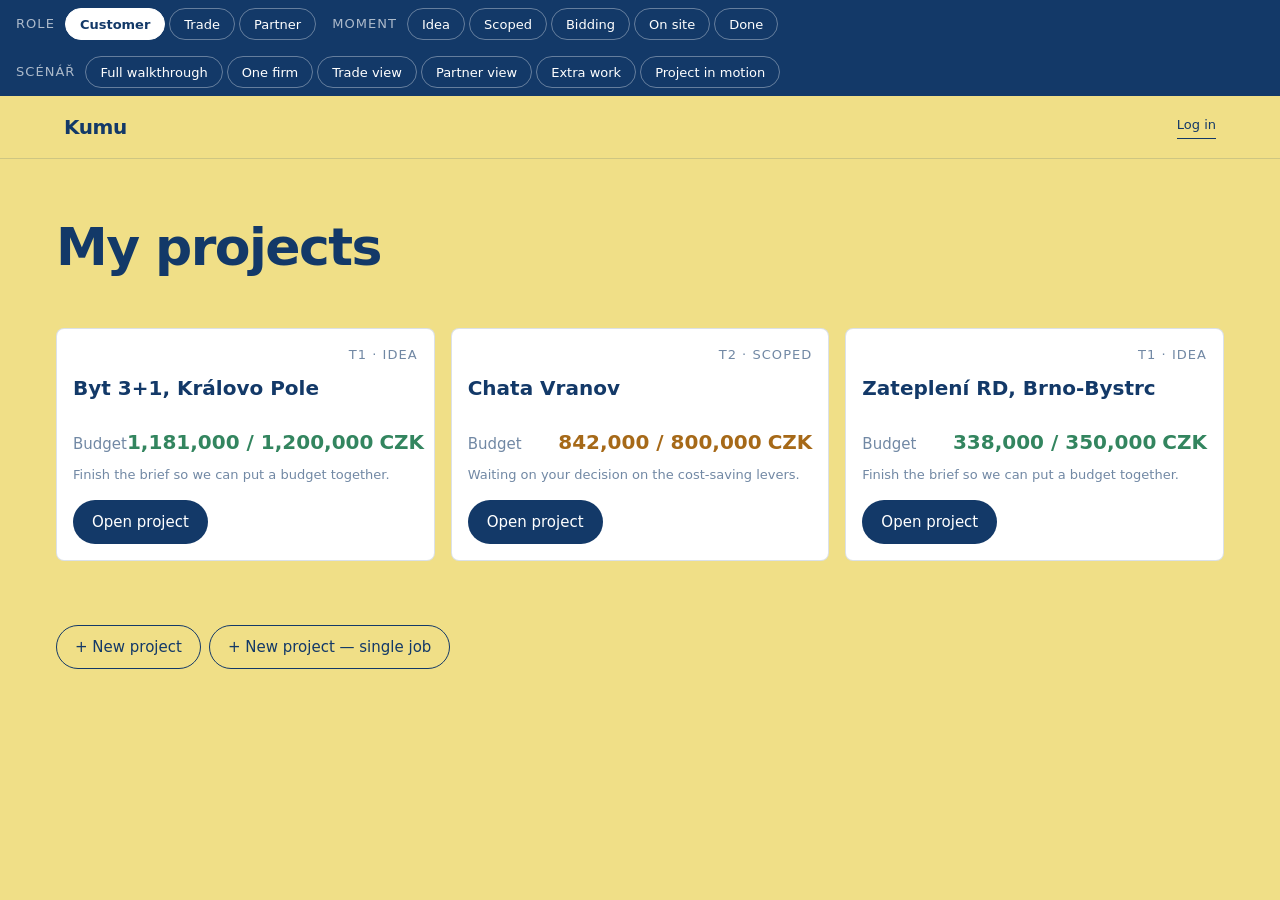
==== commit 5d634f35: "Add files via upload" ====
--- a/index.html
+++ b/index.html
@@ -1454,9 +1454,46 @@
     color: var(--text-primary);
     margin: 0 0 var(--space-1);
   }
+
+  /* [+] brief 06 §3 — seznam jobů a překryv pák nad ním. Ne modální
+     okno uprostřed obrazovky (CLAUDE.md zakazuje modál pro B8) — jde o
+     obsah zavěšený v ploše samotného seznamu jobů, rozpočtový blok nad
+     ním zůstává na místě a v plné velikosti po celou dobu. */
+  .joby-wrap { position: relative; }
+  .paky-overlay {
+    position: absolute;
+    inset: 0;
+    z-index: 2;
+    background: var(--surface);
+    border: var(--border-width) solid var(--border-strong);
+    border-radius: var(--radius-card);
+    padding: var(--space-2);
+    overflow-y: auto;
+  }
+  .job-list { display: flex; flex-direction: column; }
+  .job-row {
+    display: flex;
+    align-items: center;
+    justify-content: space-between;
+    gap: var(--space-2);
+    padding: var(--space-2) 0;
+    border-bottom: var(--border-width) solid var(--border);
+    cursor: pointer;
+    background: none;
+    border-left: none; border-right: none; border-top: none;
+    width: 100%;
+    text-align: left;
+    font: inherit;
+    color: inherit;
+  }
+  .job-row:last-child { border-bottom: none; }
+  .job-row--odlozeny { opacity: 0.45; }
+  .job-row__name { font-weight: 600; }
+  .job-row__meta { display: flex; align-items: center; gap: var(--space-2); }
+  .job-detail { margin-top: var(--space-2); }
 </style>
 </head>
-<body data-role="zakaznik" data-faze="F1">
+<body data-role="zakaznik" data-okamzik="">
 
   <header class="demo-chrome" aria-label="Demo chrome">
     <div data-chrome-picker style="display:contents;">
@@ -1465,8 +1502,8 @@
         <div class="demo-chrome__pills" data-pills="role"></div>
       </div>
       <div class="demo-chrome__group">
-        <span class="demo-chrome__label">Fáze</span>
-        <div class="demo-chrome__pills" data-pills="faze"></div>
+        <span class="demo-chrome__label">Moment</span>
+        <div class="demo-chrome__pills" data-pills="okamzik"></div>
       </div>
       <div class="demo-chrome__group">
         <span class="demo-chrome__label">Scénář</span>
@@ -1528,10 +1565,14 @@
   // v state.faze) — je to teď vlastnost projektu, ne osy nezávislé na
   // tom, který projekt se právě dívá. Role zůstává globální (kostra §1:
   // "role jsou přepínatelné nezávisle" platí napříč projekty stejně).
+  // [+] brief 06 §1 — faze ("F1"—"F5") nahrazena okamzik ("T1"—"T5").
+  // null = projekt ještě není na ose vůbec — to je přesně "F1" dřív:
+  // vstupní obrazovka s dialogem, ne bod na časové ose (viz
+  // renderF1Screen a jeho volání v renderScreen()).
   var projekty = [
   {
     id: "byt-3-1",
-    faze: "F1",
+    okamzik: null,
     identita: {
       nazev: "Byt 3+1, Královo Pole",
       plocha: 74,
@@ -1586,22 +1627,15 @@
     // jiný, ta věta by přestala sedět. "Vodní práce Praha" je tu jako
     // druhý, nevybraný kandidát. Elektro má navíc pole od/do — jediný
     // job, kde výběr kandidáta posouvá harmonogram (kostra §5).
-    // dokonceno — [+] N2 „Jedna práce". Nové pole, jen na jobech, kde
-    // je etapa už za sebou (kostra §5 F4: "etapy 1—3 hotové, etapa 4
-    // probíhá"). Slouží f4AktualniIndex() k obecnému nalezení "aktuálně
-    // probíhajícího" jobu (první s nabidka a bez dokonceno) — dřív
-    // to bylo natvrdo joby[3], vázané jen na Byt 3+1.
     // stavPopisek — [+] brief 04. Přejmenováno z původního "stav", aby
     // se nepletlo s novým strojovým polem stavTrhu níž — tohle zůstává
     // text do rozhraní ("3 bids", "Waiting on bids", "Postponed"),
     // přesně jako dřív.
-    // zralost / stavTrhu — [+] brief 04. Dopočítané jednorázově podle
-    // pravidla v komentáři u funkce dopocitejStavJobu (brief 04, sekce 3):
-    // dokonceno → zadano/hotovo; nabidka a ne dokonceno → zadano/
-    // zadano-remeslnikovi; bez nabídky, ale stavPopisek řekne "Waiting
-    // on bids" → zadano/poptano; stavPopisek "Postponed" → napad/null.
-    // Zatím to nic neřídí (dokonceno pořád je zdroj pravdy) — brief 05
-    // na stavTrhu naváže render a dokonceno pak zmizí.
+    // zralost / stavTrhu — [+] brief 04, teď skutečně řídí render
+    // (brief 06). Hodnoty tady na jobu jsou počáteční/klidové — jakmile
+    // se zvolí okamžik (T1—T5), přepíše je primenOkamzik() podle
+    // OKAMZIK_STAVY_JOBU níž. Pole dokonceno (brief 04/05) zmizelo —
+    // "aktuálně probíhající" job se teď pozná podle stavTrhu === "probiha".
     // polozky[] — [+] brief 05. Dřív jeden projektový seznam (12 řádků,
     // 1 388 000), teď rozdělený mezi joby podle mapování v briefu 05 §2.
     // Značky (Rigips/Weber/Isover) se stěhují spolu s položkou beze
@@ -1616,7 +1650,7 @@
     // schovat; brief 05 samotný tahle data neřeší, ale bez nich by
     // odškrtnutí spadlo na neplatné datum.
     joby: [
-      { nazev: "Demolition and waste removal", od: "2026-02-16", do: "2026-02-20", stavPopisek: "3 bids", nabidka: { castka: 82000, odchylka: -3000 }, realizator: { jmeno: "Bourací práce Novák", profese: "Demolition contractor" }, dokonceno: true,
+      { nazev: "Demolition and waste removal", od: "2026-02-16", do: "2026-02-20", stavPopisek: "3 bids", nabidka: { castka: 82000, odchylka: -3000 }, realizator: { jmeno: "Bourací práce Novák", profese: "Demolition contractor" },
         zralost: "zadano", stavTrhu: "hotovo",
         polozky: [ { nazev: "Demolition and waste removal", castka: 85000 } ],
         paky: [],
@@ -1624,7 +1658,7 @@
           { id: "novak-demolice", jmeno: "Bourací práce Novák", castka: 82000, hodnoceni: "4.7", zakazek: 22, vybrana: true },
           { id: "boril", jmeno: "Bořil s.r.o.", castka: 89000, hodnoceni: "4.5", zakazek: 9, vybrana: false }
         ] },
-      { nazev: "Water and drainage", od: "2026-02-23", do: "2026-03-02", stavPopisek: "2 bids", nabidka: { castka: 98000, odchylka: 3000 }, realizator: { jmeno: "Instalace Kříž", profese: "Plumber" }, dokonceno: true,
+      { nazev: "Water and drainage", od: "2026-02-23", do: "2026-03-02", stavPopisek: "2 bids", nabidka: { castka: 98000, odchylka: 3000 }, realizator: { jmeno: "Instalace Kříž", profese: "Plumber" },
         zralost: "zadano", stavTrhu: "hotovo",
         polozky: [ { nazev: "Water and drainage", castka: 95000 } ],
         paky: [],
@@ -1632,7 +1666,7 @@
           { id: "instalace-kriz", jmeno: "Instalace Kříž", castka: 98000, hodnoceni: "4.8", zakazek: 24, vybrana: true },
           { id: "vodni-prace-praha", jmeno: "Vodní práce Praha", castka: 91000, hodnoceni: "4.6", zakazek: 15, vybrana: false }
         ] },
-      { nazev: "Electrical installation", od: "2026-03-02", do: "2026-03-13", stavPopisek: "3 bids", nabidka: { castka: 158000, odchylka: -7000, dodavatel: "Jiří Vaněk" }, realizator: { jmeno: "Jiří Vaněk", profese: "Electrician" }, dokonceno: true,
+      { nazev: "Electrical installation", od: "2026-03-02", do: "2026-03-13", stavPopisek: "3 bids", nabidka: { castka: 158000, odchylka: -7000, dodavatel: "Jiří Vaněk" }, realizator: { jmeno: "Jiří Vaněk", profese: "Electrician" },
         zralost: "zadano", stavTrhu: "hotovo",
         polozky: [ { nazev: "Electrical installation", castka: 165000 } ],
         paky: [],
@@ -1928,7 +1962,11 @@
   // a spadne zpátky na scaffold, stejně jako dnes F1/F2 u řemeslníka).
   {
     id: "chata-vranov",
-    faze: "F2",
+    // [+] brief 06 — nemá joby (viz níž), takže žádná tabulka
+    // OKAMZIK_STAVY_JOBU pro ni neexistuje a nemá co nastavit; "T2"
+    // jen říká renderScreen(), že se nemá kreslit F1 (odpovídá
+    // dřívějšímu faze: "F2" — už je mimo vstupní obrazovku).
+    okamzik: "T2",
     identita: { nazev: "Chata Vranov", plocha: 60, typ: "chata 1985, rekreační objekt", lokalita: "Vranov nad Dyjí" },
     zadani: { strop: 800000, terminDo: "31. 5. 2027 (před sezónou)", bydliBehem: false, jadroBourat: false, kuchynNaMiru: false, svepomoci: [], terminPevny: false },
     // [+] brief 05 §2 — tenhle projekt nemá jediný job (joby: [] níž),
@@ -1960,7 +1998,7 @@
   // profesemi. partner zůstává null — napojení řeší brief 03.
   {
     id: "zatepleni-bystrc",
-    faze: "F1",
+    okamzik: null,
     identita: { nazev: "Zateplení RD, Brno-Bystrc", plocha: 140, typ: "RD 1996, nezateplený", lokalita: "Brno-Bystrc" },
     zadani: {
       strop: 350000,
@@ -1975,10 +2013,18 @@
     // rezerva, ne položka k poptání (brief 05 §2) — jde do
     // rezervaMimoJoby níž. Zbylé tři položky jdou na jediný job.
     joby: [
+      // [+] brief 06 §5 — stavPopisek/stavTrhu na "Waiting on bids"/
+      // "poptano" (dřív "3 bids"/"zadano-remeslnikovi"), protože
+      // projekt.okamzik je u tohohle projektu ve výchozím stavu null
+      // (nikdy neproběhne přes T-osu, viz zatepleni-bystrc výš) a
+      // řemeslníkovy příležitosti mají mít vidět aspoň jeden job z jiného
+      // projektu než Byt 3+1 — jinak by "poptano" napříč projekty nikdy
+      // nenastalo. nabidka/kandidati zůstávají, kdyby se přes tenhle
+      // projekt ručně prošla T-osa v demu.
       { nazev: "External wall insulation", od: "2026-06-01", do: "2026-07-10",
-        stavPopisek: "3 bids", nabidka: { castka: 305000, odchylka: -9000 },
+        stavPopisek: "Waiting on bids", nabidka: { castka: 305000, odchylka: -9000 },
         realizator: { jmeno: "Zateplovací systémy Dvořák", profese: "Facade insulation contractor" },
-        zralost: "zadano", stavTrhu: "zadano-remeslnikovi",
+        zralost: "zadano", stavTrhu: "poptano",
         polozky: [
           { nazev: "External insulation system", castka: 198000, znacka: "Weber" },
           { nazev: "Insulation boards", castka: 84000, znacka: "Isover" },
@@ -2012,12 +2058,53 @@
     return projekty.filter(function (p) { return p.id === state.aktivniProjektId; })[0];
   }
 
+  // [+] brief 06 §1. Mapování okamžik → stav jednotlivých jobů, podle
+  // pozice jobu v poli joby (index, ne id — joby nemají id). Byt 3+1
+  // přesně podle tabulky ze zadání; sloupce T3 a T4 schválně nechávají
+  // joby v různých stavech vedle sebe, nezjednodušeno. Zateplení Bystrc
+  // (jediný job) je vymyšlená trajektorie stejné logiky — [+] T3
+  // "nabidky" a T4 "zadano-remeslnikovi", protože statická data toho
+  // jobu (3 bids, vybraný kandidát) na "day 6" snímek z brief 04 pasují
+  // právě k týhle dvojici okamžiků. Chata Vranov nemá žádný job, takže
+  // pro ni tabulka není a primenOkamzik() se pro ni chová jako no-op.
+  var OKAMZIK_STAVY_JOBU = {
+    "byt-3-1": {
+      T1: [["napad", null], ["napad", null], ["napad", null], ["napad", null], ["napad", null], ["napad", null], ["napad", null], ["napad", null]],
+      T2: [["zadano", "nepoptano"], ["zadano", "nepoptano"], ["zadano", "nepoptano"], ["zadano", "nepoptano"], ["upresnuji", null], ["zadano", "nepoptano"], ["upresnuji", null], ["napad", null]],
+      T3: [["zadano", "zadano-remeslnikovi"], ["zadano", "zadano-remeslnikovi"], ["zadano", "nabidky"], ["zadano", "nabidky"], ["zadano", "poptano"], ["zadano", "nabidky"], ["upresnuji", null], ["napad", null]],
+      T4: [["zadano", "hotovo"], ["zadano", "hotovo"], ["zadano", "probiha"], ["zadano", "zadano-remeslnikovi"], ["zadano", "poptano"], ["zadano", "zadano-remeslnikovi"], ["zadano", "poptano"], ["napad", null]],
+      T5: [["zadano", "hotovo"], ["zadano", "hotovo"], ["zadano", "hotovo"], ["zadano", "hotovo"], ["zadano", "hotovo"], ["zadano", "hotovo"], ["zadano", "hotovo"], ["napad", null]]
+    },
+    "zatepleni-bystrc": {
+      T1: [["napad", null]],
+      T2: [["zadano", "nepoptano"]],
+      T3: [["zadano", "nabidky"]],
+      T4: [["zadano", "zadano-remeslnikovi"]],
+      T5: [["zadano", "hotovo"]]
+    }
+  };
+
+  // Nastaví zralost/stavTrhu na každém jobu projektu podle okamžiku —
+  // okamzik sám nic nevykresluje, jen tohle. Volá ji setState() při
+  // každé změně projekt.okamzik (viz níž) a applyScenarKrok() při
+  // každém kroku scénáře.
+  function primenOkamzik(projekt) {
+    var tabulka = projekt.okamzik && OKAMZIK_STAVY_JOBU[projekt.id];
+    var radky = tabulka && tabulka[projekt.okamzik];
+    if (!radky) return;
+    projekt.joby.forEach(function (job, i) {
+      if (!radky[i]) return;
+      job.zralost = radky[i][0];
+      job.stavTrhu = radky[i][1];
+    });
+  }
+
   // [+] brief 05 §5 — nahrazuje zrušené pole projekt.typ. Rozdíl mezi
   // "rekonstrukce" (víc profesí, skládání týmu) a "jedna-prace" (jeden
   // dodavatel, kratší cesta) je právě počet jobů — Zateplení Bystrc má
   // jeden, Byt 3+1 osm. Chata Vranov (bez jobů) spadá do "false", tedy
   // do dlouhé formy — v praxi na tom nezáleží, protože F1 u ní vůbec
-  // neproběhne (startuje rovnou na F2).
+  // neproběhne (startuje rovnou na T2, viz projekt.okamzik výš).
   function jeJednaPrace(projekt) {
     return projekt.joby.length === 1;
   }
@@ -2154,16 +2241,23 @@
       },
       // F4 × zákazník (krok 7). Jediná interakce, která mění číslo:
       // schválení víceprací posune celkovou částku 1 181 000 → 1 199 000.
-      f4: { vicepraceSchvalena: false, probratKliknuto: false }
+      f4: { vicepraceSchvalena: false, probratKliknuto: false },
+      // [+] brief 06 §2/§3 — sjednocená obrazovka projektu. otevrenyJob
+      // drží INDEX jobu v projekt.joby (ne id — joby nemají id), null =
+      // žádný detail rozbalený. pakyOtevreny přepíná překryv nad
+      // seznamem jobů (§3) — schválně samostatné od f2.vybranePaky
+      // (to drží, CO je zaškrtnuté; tohle jen JESTLI se to zrovna
+      // upravuje).
+      projekt: { otevrenyJob: null, pakyOtevreny: false }
     };
   }
 
   var state = {
-    // [+] N1 — nahrazuje dřívější state.faze jako "kde jsme". Fáze teď
-    // žije na projektu (viz projekty[].faze výše), aktivniProjektId říká
-    // jen KTERÝ projekt se právě dívá.
+    // [+] N1 — nahrazuje dřívější state.faze jako "kde jsme". Okamžik
+    // (brief 06) žije na projektu (viz projekty[].okamzik výše),
+    // aktivniProjektId říká jen KTERÝ projekt se právě dívá.
     aktivniProjektId: "byt-3-1",
-    // [+] N1 — "moje-projekty" (přehled) nebo "projekt" (F1—F5 osa
+    // [+] N1 — "moje-projekty" (přehled) nebo "projekt" (osa okamžiků
     // otevřeného projektu). Výchozí při načtení stránky je přehled.
     pohled: "moje-projekty",
     role: "zakaznik",
@@ -2174,26 +2268,30 @@
 
   var listeners = [];
 
-  // [+] N1 — patch.faze se dřív zapisoval přímo do state.faze. Fáze teď
-  // patří projektu, ne globálnímu stavu, takže setState() ji odbočí na
-  // aktivniProjekt().faze a ze zbytku patch objektu ji vyjme, ať
+  // [+] N1, aktualizováno briefem 06 — patch.okamzik se dřív jmenoval
+  // patch.faze a zapisoval přímo do state.faze. Okamžik teď patří
+  // projektu, ne globálnímu stavu, takže setState() ho odbočí na
+  // aktivniProjekt().okamzik a ze zbytku patch objektu ho vyjme, ať
   // Object.assign() na state nenechá ležet nepoužívanou kopii.
   function setState(patch) {
     var projekt = aktivniProjekt();
-    // Přepnutí fáze demo přepínačem vrátí řemeslnickou plochu na "Dnes" —
-    // jinak by po přepnutí F3 → F4 zůstal viditelný podřazený pohled
-    // (balíček/nabídka) z jiné fáze, který tam nedává smysl.
-    if ("faze" in patch && patch.faze !== projekt.faze) {
+    // Přepnutí okamžiku demo přepínačem vrátí řemeslnickou plochu na
+    // "Dnes" — jinak by po přepnutí T3 → T4 zůstal viditelný podřazený
+    // pohled (job/nabídka) z jiného okamžiku, který tam nedává smysl.
+    if ("okamzik" in patch && patch.okamzik !== projekt.okamzik) {
       state.ui.remeslnik.view = "dnes";
       state.ui.remeslnik.nabidkaOdeslana = false;
       state.ui.remeslnik.fakturaOdeslana = false;
       state.ui.remeslnik.zpravyProhlednuty = false;
       state.ui.remeslnik.pripominkyPridane = [];
     }
-    if ("faze" in patch) {
-      projekt.faze = patch.faze;
+    if ("okamzik" in patch) {
+      projekt.okamzik = patch.okamzik;
+      // [+] brief 06 §1 — okamzik sám nic nevykresluje, jen nastaví
+      // zralost a stavTrhu na jednotlivých jobech (viz primenOkamzik).
+      primenOkamzik(projekt);
       patch = Object.assign({}, patch);
-      delete patch.faze;
+      delete patch.okamzik;
     }
     Object.assign(state, patch);
     listeners.forEach(function (fn) { fn(state); });
@@ -2211,18 +2309,21 @@
   }
 
   /* ==========================================================
-     MATICE OBSAHU — 5 fází × 3 role
-     kumu-kostra.md §4 a §5. Popisuje, CO by se v dané buňce
-     ukázalo — skutečné bloky přijdou v kroku 3. Žádná buňka
-     není prázdná; kde se role projektu netýká, je to napsané.
+     MATICE OBSAHU — 5 okamžiků × 3 role
+     kumu-kostra.md §4 a §5, přepsáno na brief 06: fáze (F1—F5) coby
+     obrazovky zmizely, okamžik (T1—T5) teď jen nastavuje stav jobů na
+     jedné sdílené obrazovce (renderProjektScreen). Popisuje, CO by se
+     v dané buňce ukázalo. Žádná buňka není prázdná; kde se role
+     projektu netýká, je to napsané.
      ========================================================== */
 
-  var FAZE = [
-    { id: "F1", label: "Brief" },
-    { id: "F2", label: "Budget" },
-    { id: "F3", label: "Bids" },
-    { id: "F4", label: "Build" },
-    { id: "F5", label: "Done" }
+  // [+] brief 06 §1 — nahrazuje FAZE. Popisky přesně podle zadání briefu.
+  var OKAMZIKY = [
+    { id: "T1", label: "Idea" },
+    { id: "T2", label: "Scoped" },
+    { id: "T3", label: "Bidding" },
+    { id: "T4", label: "On site" },
+    { id: "T5", label: "Done" }
   ];
 
   var ROLE = [
@@ -2231,29 +2332,31 @@
     { id: "partner", label: "Partner" }
   ];
 
+  // [+] brief 06 — text přepsaný na jedinou obrazovku (rozpočet + seznam
+  // jobů + detail otevřeného jobu), ne pět oddělených fázových obrazovek.
   var matrix = {
-    F1: {
-      zakaznik: { active: true, text: "Vstupní obrazovka s pilulkami zralosti a ukázkou výstupu → dialog → B1 shrnutí zadání → B2 klíčové otázky." },
+    T1: {
+      zakaznik: { active: true, text: "Seznam jobů, všechny ve stavu Idea (zralost napad) — rozpočet ještě není rozdělený mezi joby." },
       remeslnik: { active: false, text: "Plocha, záložka Dnes — dnešní zakázka na jiném projektu. Tenhle projekt řemeslníka ještě nezná; nula příležitostí navázaných na Královo Pole." },
       partner: { active: false, text: "Prázdný stav — projekt ještě neexistuje, poptávka nevznikla. Agregát nad ostatními projekty zůstává dostupný." }
     },
-    F2: {
-      zakaznik: { active: true, text: "B3 odhad (1 388 000 Kč, přes strop) · B4 materiál · B8 páky · B8 jak poptáme." },
-      remeslnik: { active: false, text: "Beze změny proti F1 — projekt ho stále nezná." },
+    T2: {
+      zakaznik: { active: true, text: "Rozpočtový blok (1 388 000 Kč, přes strop) · páky jako překryv nad seznamem jobů · joby zadané/upřesňované." },
+      remeslnik: { active: false, text: "Beze změny — projekt ho stále nezná, žádný job ještě není poptaný." },
       partner: { active: true, text: "Anonymní materiálová poptávka (Byt 3+1, Brno-sever, 74 m²) + agregát nad 340 projekty." }
     },
-    F3: {
-      zakaznik: { active: true, text: "Skládání týmu do panelu 'Váš tým' · B6 harmonogram · B8 nabídky · živá cesta na klíč." },
-      remeslnik: { active: true, text: "Plocha → příležitost → balíček práce → nabídka (elektro, 165 000 → 158 000 Kč)." },
-      partner: { active: true, text: "Stejná materiálová poptávka jako F2, teď s akcí 'Nabídnout cenu'." }
+    T3: {
+      zakaznik: { active: true, text: "Seznam jobů současně ve třech stavech (nabídky/poptáno/upřesňuje se) · panel 'Váš tým' · B6 harmonogram." },
+      remeslnik: { active: true, text: "Plocha → příležitost → job → nabídka (elektro, 165 000 → 158 000 Kč)." },
+      partner: { active: true, text: "Stejná materiálová poptávka jako dřív, teď s akcí 'Nabídnout cenu'." }
     },
-    F4: {
-      zakaznik: { active: true, text: "B6 se stavem · vícepráce ke schválení (sanace vlhké stěny, +18 000 Kč)." },
+    T4: {
+      zakaznik: { active: true, text: "Seznam jobů — hotovo/probíhá/poptáno/zadáno současně · detail probíhajícího jobu · vícepráce ke schválení." },
       remeslnik: { active: true, text: "Plocha: dnešní úkol · průběh · hlášení změny." },
       partner: { active: true, text: "Objednávka a expedice — identita zákazníka se poprvé odkrývá." }
     },
-    F5: {
-      zakaznik: { active: true, text: "B3 vyúčtování (1 204 000 Kč, +4 000 nad stropem) · hodnocení řemeslníků · dokumentace." },
+    T5: {
+      zakaznik: { active: true, text: "Vyúčtování (1 204 000 Kč, +4 000 nad stropem) · hodnocení řemeslníků · všechny joby hotovo." },
       remeslnik: { active: true, text: "Plocha: k vyfakturování → faktura (158 000 Kč)." },
       partner: { active: true, text: "Realizovaná spotřeba vs. navrženo." }
     }
@@ -2340,6 +2443,33 @@
     var uspora = (job.paky || []).filter(function (p) { return p.operace === "zuzit" && vybrane.indexOf(p.id) !== -1; })
       .reduce(function (sum, p) { return sum + p.uspora; }, 0);
     return jobPolozkySoucet(job) - uspora;
+  }
+
+  // [+] brief 06 §1 — texty do rozhraní pro zralost/stavTrhu nejsou v
+  // žádném zdroji (obojí je nové strojové pole z briefu 04), vymyšlené
+  // ve stejném tónu jako kumu-copy-en.md — klidně, věcně, žádná nová
+  // věta nezkracuje nic existujícího. "poptano" přebírá doslovné znění
+  // "Waiting on bids" z copy decku (F3, řemeslnická sekce).
+  var ZRALOST_STITKY = {
+    napad: "Idea",
+    upresnuji: "Still deciding"
+  };
+  var STAV_TRHU_STITKY = {
+    nepoptano: "Not requested yet",
+    poptano: "Waiting on bids",
+    nabidky: "Bids in",
+    "zadano-remeslnikovi": "Trade confirmed",
+    probiha: "In progress",
+    hotovo: "Done"
+  };
+
+  // Jeden štítek na job, ne dva (brief 06 §1): dokud zralost !== "zadano",
+  // ukazuje se zralost; jinak stavTrhu. Používá seznam jobů,
+  // renderMojeProjektyScreen i řemeslníkovy příležitosti — jedno místo,
+  // ne tři různá čtení stejných dvou polí.
+  function jobStitek(job) {
+    if (job.zralost !== "zadano") return ZRALOST_STITKY[job.zralost] || job.zralost;
+    return STAV_TRHU_STITKY[job.stavTrhu] || job.stavTrhu;
   }
 
   // Rozpočet po sestavení týmu (F3): pět vybraných nabídek + odhad
@@ -2519,16 +2649,20 @@
   function renderCell() {
     var projekt = aktivniProjekt();
     var cellEl = document.querySelector("[data-cell]");
-    var cell = matrix[projekt.faze][state.role];
-    var faLabel = FAZE.filter(function (f) { return f.id === projekt.faze; })[0].label;
+    // [+] brief 06 — okamzik může být null (projekt ještě není na ose,
+    // viz renderScreen). Matice žádnou takovou buňku nemá, takže se
+    // pro zobrazení téhle "krok 1" ukázky spadne na T1.
+    var okamzikId = projekt.okamzik || "T1";
+    var cell = matrix[okamzikId][state.role];
+    var okLabel = OKAMZIKY.filter(function (o) { return o.id === okamzikId; })[0].label;
     var roLabel = ROLE.filter(function (r) { return r.id === state.role; })[0].label;
 
     cellEl.innerHTML =
       '<div class="cell__heading">' +
-        '<h2 class="cell__combo">' + projekt.faze + ' · ' + roLabel + '</h2>' +
+        '<h2 class="cell__combo">' + okamzikId + ' · ' + roLabel + '</h2>' +
         (cell.active
-          ? '<span class="cell__badge">' + faLabel + '</span>'
-          : '<span class="cell__badge cell__badge--inactive">Mimo tuto fázi</span>') +
+          ? '<span class="cell__badge">' + okLabel + '</span>'
+          : '<span class="cell__badge cell__badge--inactive">Mimo tento okamžik</span>') +
       '</div>' +
       '<hr class="hairline" />' +
       '<p class="cell__text">' + cell.text + '</p>';
@@ -2548,7 +2682,7 @@
   function render() {
     var projekt = aktivniProjekt();
     document.body.setAttribute("data-role", state.role);
-    document.body.setAttribute("data-faze", projekt.faze);
+    document.body.setAttribute("data-okamzik", projekt.okamzik || "");
     var picker = document.querySelector('[data-chrome-picker]');
     var playback = document.querySelector('[data-chrome-playback]');
     // Při běhu scénáře chrome skrývá výběr role/fáze a nahradí ho
@@ -2562,7 +2696,7 @@
       picker.style.display = "contents";
       playback.style.display = "none";
       renderPills(document.querySelector('[data-pills="role"]'), ROLE, state.role, function (id) { setState({ role: id }); });
-      renderPills(document.querySelector('[data-pills="faze"]'), FAZE, projekt.faze, function (id) { setState({ faze: id }); });
+      renderPills(document.querySelector('[data-pills="okamzik"]'), OKAMZIKY, projekt.okamzik, function (id) { setState({ okamzik: id }); });
       renderPills(document.querySelector('[data-pills="scenar"]'), SCENAR_LIST, null, function (id) { scenarStart(id); });
     }
     renderCell();
@@ -3085,72 +3219,92 @@
     { id: "S2", label: "One firm" },
     { id: "S3", label: "Trade view" },
     { id: "S4", label: "Partner view" },
-    { id: "S5", label: "Extra work" }
+    { id: "S5", label: "Extra work" },
+    { id: "S6", label: "Project in motion" }
   ];
 
   // VSECHNY_PAKY je spočítané výš, hned za projekty[] — musí být hotové
   // dřív, než vychoziUi() poskytne f2.vybranePaky jako výchozí hodnotu
   // pro `state`.
+  // [+] brief 06 §4 — faze: "F…" přepsáno na okamzik: "T…" v každém
+  // kroku (mapování přímé, F1→T1…F5→T5), kromě S1: první tři kroky
+  // zůstávají na vstupní obrazovce mimo osu, takže tam okamzik chybí
+  // úplně (viz applyScenarKrok — undefined se chová jako null).
   var SCENARIOS = {
     S1: {
       label: "Full walkthrough",
       kroky: [
-        { role: "zakaznik", faze: "F1", ui: { f1: { pilulka: "predstava", textZadany: F1_DEMO_TEXT, odeslano: false, krokDialogu: 0, odpovedi: [], dialogDraft: "", pendingOdpoved: null, mysli: false } }, popis: "Vstupní obrazovka, pilulka „I have a rough idea“." },
-        { role: "zakaznik", faze: "F1", ui: { f1: { pilulka: "predstava", textZadany: F1_DEMO_TEXT, odeslano: true, krokDialogu: 0, odpovedi: [], dialogDraft: "", pendingOdpoved: null, mysli: false } }, popis: "Ukázkový text vložen, dialog rozjetý — teď se dá odpovídat volným textem." },
-        { role: "zakaznik", faze: "F1", ui: { f1: { pilulka: "predstava", textZadany: F1_DEMO_TEXT, odeslano: true, krokDialogu: 5, odpovedi: F1_DEMO_ODPOVEDI, dialogDraft: "", pendingOdpoved: null, mysli: false } }, popis: "B1 — shrnutí zadání." },
-        { role: "zakaznik", faze: "F2", ui: { f2: { vybranePaky: [], poptavka: "oboji" } }, popis: "B3 odhad, 1 388 000 Kč — přes strop." },
-        { role: "zakaznik", faze: "F2", ui: { f2: { vybranePaky: VSECHNY_PAKY, poptavka: "oboji" } }, popis: "Páky zaškrtnuté — 1 181 000 Kč. Peak dema." },
-        { role: "zakaznik", faze: "F2", ui: { f2: { vybranePaky: VSECHNY_PAKY, poptavka: "oboji" } }, popis: "B8 „Jak to chcete poptat“ — výchozí obojí, nic se nevybírá." },
-        { role: "zakaznik", faze: "F3", ui: { f3: { cesta: "profese", vybrane: {}, vybranaFirma: null } }, popis: "Skládání týmu — klikněte na tři nabídky naživo, panel se plní před očima." },
-        { role: "zakaznik", faze: "F3", ui: { f3: { cesta: "profese", vybrane: { 0: "novak-demolice", 1: "instalace-kriz", 2: "vanek" }, vybranaFirma: null } }, popis: "Řádek „nebo jedna firma“ — zkuste přepnout na klíč a zpět." },
-        { role: "remeslnik", faze: "F3", ui: { remeslnik: { view: "dnes", nabidkaCastka: null, nabidkaOdeslana: false, nabidkaPoznamka: null, nabidkaSablona: null, fakturaOdeslana: false, asistentOtevren: false, asistentDotaz: null } }, popis: "Řemeslník — plocha, záložka Dnes." },
-        { role: "remeslnik", faze: "F3", ui: { remeslnik: { view: "job", nabidkaCastka: null, nabidkaOdeslana: false, nabidkaPoznamka: null, nabidkaSablona: null, fakturaOdeslana: false, asistentOtevren: false, asistentDotaz: null } }, popis: "Balíček práce — elektroinstalace." },
-        { role: "remeslnik", faze: "F3", ui: { remeslnik: { view: "nabidka", nabidkaCastka: 158000, nabidkaOdeslana: false, nabidkaPoznamka: null, nabidkaSablona: null, fakturaOdeslana: false, asistentOtevren: false, asistentDotaz: null } }, popis: "Nabídka — cena upravená 165 000 → 158 000 Kč." },
-        { role: "zakaznik", faze: "F3", ui: { f3: { cesta: "profese", vybrane: { 0: "novak-demolice", 1: "instalace-kriz", 2: "vanek", 3: "sadrokartony-holy", 5: "malby-svoboda" }, vybranaFirma: null } }, popis: "Elektroinstalace — tři nabídky, Jiří Vaněk vybraný." },
-        { role: "partner", faze: "F2", ui: { partner: { otevrenaPoptavka: 0 } }, popis: "Partner — přehled a poptávky, „Byt 3+1“ rozbalená." },
-        { role: "zakaznik", faze: "F5", ui: {}, popis: "Plán vs. skutečnost." }
+        { role: "zakaznik", ui: { f1: { pilulka: "predstava", textZadany: F1_DEMO_TEXT, odeslano: false, krokDialogu: 0, odpovedi: [], dialogDraft: "", pendingOdpoved: null, mysli: false } }, popis: "Vstupní obrazovka, pilulka „I have a rough idea“." },
+        { role: "zakaznik", ui: { f1: { pilulka: "predstava", textZadany: F1_DEMO_TEXT, odeslano: true, krokDialogu: 0, odpovedi: [], dialogDraft: "", pendingOdpoved: null, mysli: false } }, popis: "Ukázkový text vložen, dialog rozjetý — teď se dá odpovídat volným textem." },
+        { role: "zakaznik", ui: { f1: { pilulka: "predstava", textZadany: F1_DEMO_TEXT, odeslano: true, krokDialogu: 5, odpovedi: F1_DEMO_ODPOVEDI, dialogDraft: "", pendingOdpoved: null, mysli: false } }, popis: "B1 — shrnutí zadání." },
+        { role: "zakaznik", okamzik: "T2", ui: { f2: { vybranePaky: [], poptavka: "oboji" }, f4: { vicepraceSchvalena: false, probratKliknuto: false }, projekt: { otevrenyJob: null, pakyOtevreny: false } }, popis: "Seznam jobů a rozpočtový blok, 1 388 000 Kč — přes strop." },
+        { role: "zakaznik", okamzik: "T2", ui: { f2: { vybranePaky: VSECHNY_PAKY, poptavka: "oboji" } }, popis: "Páky zaškrtnuté — 1 181 000 Kč. Peak dema." },
+        { role: "zakaznik", okamzik: "T2", ui: { f2: { vybranePaky: VSECHNY_PAKY, poptavka: "oboji" } }, popis: "Zavřený překryv pák — seznam jobů s promítnutou změnou." },
+        { role: "zakaznik", okamzik: "T3", ui: { f3: { cesta: "profese", vybrane: {}, vybranaFirma: null } }, popis: "Skládání týmu — klikněte na tři nabídky naživo, panel se plní před očima." },
+        { role: "zakaznik", okamzik: "T3", ui: { f3: { cesta: "profese", vybrane: { 0: "novak-demolice", 1: "instalace-kriz", 2: "vanek" }, vybranaFirma: null } }, popis: "Řádek „nebo jedna firma“ — zkuste přepnout na klíč a zpět." },
+        { role: "remeslnik", okamzik: "T3", ui: { remeslnik: { view: "dnes", nabidkaCastka: null, nabidkaOdeslana: false, nabidkaPoznamka: null, nabidkaSablona: null, fakturaOdeslana: false, asistentOtevren: false, asistentDotaz: null } }, popis: "Řemeslník — plocha, záložka Dnes." },
+        { role: "remeslnik", okamzik: "T3", ui: { remeslnik: { view: "job", nabidkaCastka: null, nabidkaOdeslana: false, nabidkaPoznamka: null, nabidkaSablona: null, fakturaOdeslana: false, asistentOtevren: false, asistentDotaz: null } }, popis: "Balíček práce — elektroinstalace." },
+        { role: "remeslnik", okamzik: "T3", ui: { remeslnik: { view: "nabidka", nabidkaCastka: 158000, nabidkaOdeslana: false, nabidkaPoznamka: null, nabidkaSablona: null, fakturaOdeslana: false, asistentOtevren: false, asistentDotaz: null } }, popis: "Nabídka — cena upravená 165 000 → 158 000 Kč." },
+        { role: "zakaznik", okamzik: "T3", ui: { f3: { cesta: "profese", vybrane: { 0: "novak-demolice", 1: "instalace-kriz", 2: "vanek", 3: "sadrokartony-holy", 5: "malby-svoboda" }, vybranaFirma: null } }, popis: "Elektroinstalace — tři nabídky, Jiří Vaněk vybraný." },
+        { role: "partner", okamzik: "T2", ui: { partner: { otevrenaPoptavka: 0 } }, popis: "Partner — přehled a poptávky, „Byt 3+1“ rozbalená." },
+        { role: "zakaznik", okamzik: "T5", ui: {}, popis: "Plán vs. skutečnost." }
       ]
     },
     S2: {
       label: "One firm",
       kroky: [
         // [+] brief 05 — f2.vybranePaky teď přímo řídí jobOdhad(), takže
-        // scénář, který začíná rovnou ve F3 (bez vlastního průchodu F2),
+        // scénář, který začíná rovnou v T3 (bez vlastního průchodu T2),
         // musí páky zaškrtnout sám — jinak by "1 124 000" a "1 181 000"
         // v tomhle kroku neseděly.
-        { role: "zakaznik", faze: "F3", ui: { f2: { vybranePaky: VSECHNY_PAKY, poptavka: "oboji" }, f3: { cesta: "profese", vybrane: { 0: "novak-demolice", 1: "instalace-kriz", 2: "vanek", 3: "sadrokartony-holy", 5: "malby-svoboda" }, vybranaFirma: null } }, popis: "Řádek „nebo jedna firma — od 1 124 000 Kč“." },
-        { role: "zakaznik", faze: "F3", ui: { f3: { cesta: "naklic", vybrane: { 0: "novak-demolice", 1: "instalace-kriz", 2: "vanek", 3: "sadrokartony-holy", 5: "malby-svoboda" }, vybranaFirma: 0 } }, popis: "Výběr Stavby Konečný — panel „Co by se změnilo“." },
-        { role: "zakaznik", faze: "F3", ui: { f3: { cesta: "profese", vybrane: { 0: "novak-demolice", 1: "instalace-kriz", 2: "vanek", 3: "sadrokartony-holy", 5: "malby-svoboda" }, vybranaFirma: 0 } }, popis: "Návrat — výběry v týmu zůstaly zachované." }
+        { role: "zakaznik", okamzik: "T3", ui: { f2: { vybranePaky: VSECHNY_PAKY, poptavka: "oboji" }, f3: { cesta: "profese", vybrane: { 0: "novak-demolice", 1: "instalace-kriz", 2: "vanek", 3: "sadrokartony-holy", 5: "malby-svoboda" }, vybranaFirma: null }, projekt: { otevrenyJob: null, pakyOtevreny: false } }, popis: "Řádek „nebo jedna firma — od 1 124 000 Kč“." },
+        { role: "zakaznik", okamzik: "T3", ui: { f3: { cesta: "naklic", vybrane: { 0: "novak-demolice", 1: "instalace-kriz", 2: "vanek", 3: "sadrokartony-holy", 5: "malby-svoboda" }, vybranaFirma: 0 } }, popis: "Výběr Stavby Konečný — panel „Co by se změnilo“." },
+        { role: "zakaznik", okamzik: "T3", ui: { f3: { cesta: "profese", vybrane: { 0: "novak-demolice", 1: "instalace-kriz", 2: "vanek", 3: "sadrokartony-holy", 5: "malby-svoboda" }, vybranaFirma: 0 } }, popis: "Návrat — výběry v týmu zůstaly zachované." }
       ]
     },
     S3: {
       label: "Trade view",
       kroky: [
-        { role: "remeslnik", faze: "F3", ui: { remeslnik: { view: "dnes", nabidkaCastka: null, nabidkaOdeslana: false, nabidkaPoznamka: null, nabidkaSablona: null, fakturaOdeslana: false, asistentOtevren: false, asistentDotaz: null } }, popis: "Plocha Dnes." },
-        { role: "remeslnik", faze: "F3", ui: { remeslnik: { view: "prilezitosti", nabidkaCastka: null, nabidkaOdeslana: false, nabidkaPoznamka: null, nabidkaSablona: null, fakturaOdeslana: false, asistentOtevren: false, asistentDotaz: null } }, popis: "Příležitosti." },
-        { role: "remeslnik", faze: "F3", ui: { remeslnik: { view: "profil", nabidkaCastka: null, nabidkaOdeslana: false, nabidkaPoznamka: null, nabidkaSablona: null, fakturaOdeslana: false, asistentOtevren: false, asistentDotaz: null } }, popis: "Profil — doplňuje se z dokončených projektů." },
-        { role: "remeslnik", faze: "F3", ui: { remeslnik: { view: "dnes", nabidkaCastka: null, nabidkaOdeslana: false, nabidkaPoznamka: null, nabidkaSablona: null, fakturaOdeslana: false, asistentOtevren: true, asistentDotaz: null } }, popis: "Asistent — čtyři předpřipravené dotazy." },
-        { role: "remeslnik", faze: "F3", ui: { remeslnik: { view: "faktury", nabidkaCastka: null, nabidkaOdeslana: false, nabidkaPoznamka: null, nabidkaSablona: null, fakturaOdeslana: false, asistentOtevren: false, asistentDotaz: null } }, popis: "Faktury." }
+        { role: "remeslnik", okamzik: "T3", ui: { remeslnik: { view: "dnes", nabidkaCastka: null, nabidkaOdeslana: false, nabidkaPoznamka: null, nabidkaSablona: null, fakturaOdeslana: false, asistentOtevren: false, asistentDotaz: null } }, popis: "Plocha Dnes." },
+        { role: "remeslnik", okamzik: "T3", ui: { remeslnik: { view: "prilezitosti", nabidkaCastka: null, nabidkaOdeslana: false, nabidkaPoznamka: null, nabidkaSablona: null, fakturaOdeslana: false, asistentOtevren: false, asistentDotaz: null } }, popis: "Příležitosti — joby z víc než jednoho projektu." },
+        { role: "remeslnik", okamzik: "T3", ui: { remeslnik: { view: "profil", nabidkaCastka: null, nabidkaOdeslana: false, nabidkaPoznamka: null, nabidkaSablona: null, fakturaOdeslana: false, asistentOtevren: false, asistentDotaz: null } }, popis: "Profil — doplňuje se z dokončených projektů." },
+        { role: "remeslnik", okamzik: "T3", ui: { remeslnik: { view: "dnes", nabidkaCastka: null, nabidkaOdeslana: false, nabidkaPoznamka: null, nabidkaSablona: null, fakturaOdeslana: false, asistentOtevren: true, asistentDotaz: null } }, popis: "Asistent — čtyři předpřipravené dotazy." },
+        { role: "remeslnik", okamzik: "T3", ui: { remeslnik: { view: "faktury", nabidkaCastka: null, nabidkaOdeslana: false, nabidkaPoznamka: null, nabidkaSablona: null, fakturaOdeslana: false, asistentOtevren: false, asistentDotaz: null } }, popis: "Faktury." }
       ]
     },
     S4: {
       label: "Partner view",
       kroky: [
-        { role: "partner", faze: "F2", ui: { partner: { otevrenaPoptavka: 0 } }, popis: "Anonymní materiálová poptávka — „Byt 3+1, Brno-sever, 74 m²“." },
-        { role: "partner", faze: "F2", ui: { partner: { otevrenaPoptavka: 0, otevrenaPolozka: "byt-3-1:hydroizolace" } }, popis: "Prázdný řádek hydroizolace — „Add a product“." },
-        { role: "partner", faze: "F4", ui: {}, popis: "Objednávka — adresa dodání se poprvé odkrývá." },
-        { role: "partner", faze: "F5", ui: {}, popis: "Realizovaná spotřeba — hydroizolace objednána mimo Kumu." }
+        { role: "partner", okamzik: "T2", ui: { partner: { otevrenaPoptavka: 0 } }, popis: "Anonymní materiálová poptávka — „Byt 3+1, Brno-sever, 74 m²“." },
+        { role: "partner", okamzik: "T2", ui: { partner: { otevrenaPoptavka: 0, otevrenaPolozka: "byt-3-1:hydroizolace" } }, popis: "Prázdný řádek hydroizolace — „Add a product“." },
+        { role: "partner", okamzik: "T4", ui: {}, popis: "Objednávka — adresa dodání se poprvé odkrývá." },
+        { role: "partner", okamzik: "T5", ui: {}, popis: "Realizovaná spotřeba — hydroizolace objednána mimo Kumu." }
       ]
     },
     S5: {
       label: "Extra work",
       kroky: [
-        // [+] brief 05 — stejný důvod jako u S2: F4 tu čte
+        // [+] brief 05 — stejný důvod jako u S2: T4 tu čte
         // rozpocetPoPakach(), který teď potřebuje zaškrtnuté páky, ať
         // vyjde 1 181 000 → 1 199 000, ne 1 388 000 → 1 406 000.
-        { role: "zakaznik", faze: "F4", ui: { f2: { vybranePaky: VSECHNY_PAKY, poptavka: "oboji" }, f4: { vicepraceSchvalena: false, probratKliknuto: false } }, popis: "Karta víceprací — nález vlhkosti, +18 000 Kč." },
-        { role: "zakaznik", faze: "F4", ui: { f4: { vicepraceSchvalena: true, probratKliknuto: false } }, popis: "Schváleno — částka se překlopila do celkové sumy." },
-        { role: "zakaznik", faze: "F4", ui: { f4: { vicepraceSchvalena: true, probratKliknuto: false } }, popis: "Celkem 1 199 000 Kč — pořád pod stropem 1 200 000 Kč." }
+        { role: "zakaznik", okamzik: "T4", ui: { f2: { vybranePaky: VSECHNY_PAKY, poptavka: "oboji" }, f4: { vicepraceSchvalena: false, probratKliknuto: false }, projekt: { otevrenyJob: null, pakyOtevreny: false } }, popis: "Karta víceprací — nález vlhkosti, +18 000 Kč." },
+        { role: "zakaznik", okamzik: "T4", ui: { f4: { vicepraceSchvalena: true, probratKliknuto: false } }, popis: "Schváleno — částka se překlopila do celkové sumy." },
+        { role: "zakaznik", okamzik: "T4", ui: { f4: { vicepraceSchvalena: true, probratKliknuto: false } }, popis: "Celkem 1 199 000 Kč — pořád pod stropem 1 200 000 Kč." }
+      ]
+    },
+    // [+] brief 06 §4 — nový scénář, kvůli kterému se celá přestavba
+    // dělá: T4, tři joby ve třech různých stavech vedle sebe v jednom
+    // seznamu (elektro probíhá, obklady a podlahy čekají na nabídky,
+    // kuchyň taky čeká na nabídky — podle OKAMZIK_STAVY_JOBU výš je
+    // "kuchyň upřesňuje se" jen na T2—T3, na T4 je to už "poptáno"
+    // stejně jako obklady; ta shoda dvou jobů ve stejném stavu je
+    // sama o sobě součástí bodu — vedle nich stojí hotové i rozjednané).
+    S6: {
+      label: "Project in motion",
+      kroky: [
+        { role: "zakaznik", okamzik: "T4", ui: { f2: { vybranePaky: VSECHNY_PAKY, poptavka: "oboji" }, f4: { vicepraceSchvalena: false, probratKliknuto: false }, projekt: { otevrenyJob: null, pakyOtevreny: false } }, popis: "T4 — elektro probíhá, obklady a podlahy i kuchyň čekají na nabídky, bourání a voda hotovo." },
+        { role: "zakaznik", okamzik: "T4", ui: { f2: { vybranePaky: VSECHNY_PAKY, poptavka: "oboji" }, projekt: { otevrenyJob: 2, pakyOtevreny: false } }, popis: "Elektro — probíhající job, den 3 z 9." },
+        { role: "zakaznik", okamzik: "T4", ui: { f2: { vybranePaky: VSECHNY_PAKY, poptavka: "oboji" }, projekt: { otevrenyJob: 4, pakyOtevreny: false } }, popis: "Obklady a podlahy — pořád jen čekání na nabídky." }
       ]
     }
   };
@@ -3161,7 +3315,12 @@
   // a zároveň se scénář nepustí se zbytky z předchozího klikání.
   function applyScenarKrok(krok) {
     state.role = krok.role;
-    aktivniProjekt().faze = krok.faze;
+    // [+] brief 06 §4 — krok.okamzik chybí u prvních tří kroků S1 (ty
+    // zůstávají na vstupní obrazovce, mimo osu) — `undefined` je pak to
+    // samé jako `null`, renderScreen() ukáže F1. Jinde je vždy "T…".
+    var projekt = aktivniProjekt();
+    projekt.okamzik = krok.okamzik || null;
+    primenOkamzik(projekt);
     var vychozi = vychoziUi();
     Object.keys(krok.ui || {}).forEach(function (klic) {
       state.ui[klic] = Object.assign({}, vychozi[klic], krok.ui[klic]);
@@ -3417,38 +3576,7 @@
     '</div>';
   }
 
-  // --- F2 — živé B3/B8, ne statická ukázka z katalogu -----------------
-
-  function renderF2Rozpocet() {
-    var projekt = aktivniProjekt();
-    // [+] brief 05 — soucet dřív byl soucetPolozek() minus ručně
-    // spočítaná úspora ze zaškrtnutých pák. rozpocetPoPakach() teď dělá
-    // přesně totéž (jobOdhad(job) uvnitř čte tytéž zaškrtnuté páky),
-    // jen přes joby.
-    var soucet = rozpocetPoPakach();
-    var strop = projekt.zadani.strop;
-    var rozdil = soucet - strop;
-    var items = polozkySeznam(projekt).map(function (p) {
-      return { label: p.nazev, amount: czk(p.castka), tag: p.znacka };
-    });
-    var body = rowListHtml(items) +
-      totalRowHtml("Total", czk(soucet), "neutral") +
-      totalRowHtml("Your budget", czk(strop), "neutral") +
-      (rozdil > 0
-        ? totalRowHtml("Difference", formatKc(rozdil), "over")
-        : totalRowHtml("Headroom", czk(-rozdil), "under"));
-    // [+] N2 „Jedna práce" — dotace je nové pole, jen na zadani typu
-    // "jedna-prace" (brief 02, sekce 3). Zobrazí se jako řádek pod
-    // rozpočtem, ne skrytě — u zateplení v ČR výrazně mění vnímanou
-    // cenu. Programme name ("Nová zelená úsporám") je vlastní jméno
-    // reálného českého dotačního titulu, nepřekládá se — stejná
-    // konvence jako "NejŘemeslníci.cz" v patičce (anglická věta,
-    // české vlastní jméno uvnitř).
-    return blockCard("B3", "Budget estimate", "estimate", body, {
-      subtitle: "An indicative estimate based on your brief. It firms up once bids come in.",
-      note: projekt.zadani.dotace ? "Subject to a subsidy: " + projekt.zadani.dotace : null
-    });
-  }
+  // --- Rozpočtový blok a páky, živé — ne statická ukázka z katalogu ----
 
   function renderB8VyberInteractive() {
     var projekt = aktivniProjekt();
@@ -3469,41 +3597,156 @@
     });
   }
 
-  function renderB8VariantyInteractive() {
-    var current = state.ui.f2.poptavka;
-    function cardClass(id) { return "choice-card" + (current === id ? " choice-card--selected" : ""); }
-    var body = '<div class="choice-row">' +
-      '<div class="' + cardClass("profese") + '" data-action="f2-set-poptavka" data-value="profese" style="cursor:pointer;">' +
-        '<div class="choice-card__title">Trade by trade</div>' +
-        '<div class="choice-card__meta">7 requests · 7 contracts · 7 separate warranties · you coordinate</div></div>' +
-      '<div class="' + cardClass("naklic") + '" data-action="f2-set-poptavka" data-value="naklic" style="cursor:pointer;">' +
-        '<div class="choice-card__title">One firm, whole job</div>' +
-        '<div class="choice-card__meta">1 request · 1 contract · one warranty on the works · the firm coordinates</div></div>' +
-      '<div class="' + cardClass("oboji") + '" data-action="f2-set-poptavka" data-value="oboji" style="cursor:pointer;">' +
-        '<div class="choice-card__title">Ask both</div>' +
-        '<div class="choice-card__meta">Decide when the bids land — it costs you nothing. Bids arrive within days.</div></div>' +
-    '</div>';
-    return blockCard("B8", "How do you want to source this?", "paths", body, {
-      note: "The whole-job range overshoots your budget in both directions. An estimate can't tell you which route is cheaper. Bids can."
-    });
-  }
-
-  function renderF2Screen() {
+  // [+] brief 06 §3 — rozpočtový blok drží vrchol dema: strop, aktuální
+  // součet, řádek Rozdíl, tlačítko na páky (překryv, viz paky-otevrit
+  // v handleAction a .paky-overlay). Zůstává nahoře v plné velikosti,
+  // ne zmenšený vedle jobů — proto zvláštní blok, ne znovu renderB3Odhad
+  // (ten je vázaný na aktivniProjekt() a plný seznam položek, tady
+  // stačí tři čísla).
+  //
+  // Na T5 je to jinak: joby jsou hotovo, takže se přepíná na skutečnost
+  // (soucetVyuctovani()) se stejnou neutrální sémantikou Rozdílu jako
+  // renderB3Vyuctovani() — 4 000 nad 1,2 milionu je přesnost, ne
+  // překročení (kumu-design.md §8).
+  function renderRozpoctovyBlok(projekt) {
+    var strop = projekt.zadani.strop;
+    if (projekt.okamzik === "T5") {
+      var skutecnost = soucetVyuctovani();
+      var rozdilF = skutecnost - strop;
+      var bodyF = totalRowHtml("Actual", czk(skutecnost), "neutral") +
+        totalRowHtml("Your budget", czk(strop), "neutral") +
+        totalRowHtml("Difference", formatKc(rozdilF), "neutral");
+      return blockCard("B3", "Budget", "final account", bodyF, { note: "Every line has a reason." });
+    }
+    var soucet = rozpocetPoPakach();
+    // [+] brief 06 — vícepráce se schvalují na T4 (renderF4Vicepráce);
+    // podmínka na okamzik === "T4" brání tomu, aby schválení "uniklo" i
+    // do T2/T3 součtu, kdyby state.ui.f4.vicepraceSchvalena zůstalo
+    // true z předchozího spuštění scénáře "Extra work" a nikdo ho tu
+    // znovu nevynuloval (state.ui.f4 je sdílené napříč okamžiky stejně
+    // jako state.ui.f2).
+    var schvaleno = projekt.okamzik === "T4" && state.ui.f4.vicepraceSchvalena && projekt.vicepráce[0];
+    if (schvaleno) soucet += projekt.vicepráce[0].castka;
+    var rozdil = soucet - strop;
+    // [+] N2 „Jedna práce" — dotace (brief 02, sekce 3) zobrazená jako
+    // poznámka pod rozpočtem, přesně jako dřív v renderF2Rozpocet().
+    return blockCard("B3", "Budget", null,
+      totalRowHtml("Total", czk(soucet), "neutral") +
+        totalRowHtml("Your budget", czk(strop), "neutral") +
+        (rozdil > 0
+          ? totalRowHtml("Difference", formatKc(rozdil), "over")
+          : totalRowHtml("Headroom", czk(-rozdil), "under")),
+      {
+        note: projekt.zadani.dotace ? "Subject to a subsidy: " + projekt.zadani.dotace : null,
+        cta: "Adjust cost-saving levers",
+        ctaAction: "paky-otevrit"
+      });
+  }
+
+  // Jeden řádek na job: název, štítek stavu (jobStitek), částka.
+  // Odložený job (aktuálně zaškrtnutá páka s operace "odlozit")
+  // zešedne, ale zůstává klikatelný — brief 05 mechanika beze změny.
+  function renderJobyList(projekt) {
+    var rows = projekt.joby.map(function (job, i) {
+      var castka = job.nabidka ? job.nabidka.castka : jobOdhad(job);
+      var cls = "job-row" + (jobJeOdlozeny(job) ? " job-row--odlozeny" : "");
+      return '<button type="button" class="' + cls + '" data-action="job-otevrit" data-index="' + i + '">' +
+        '<span class="job-row__name">' + job.nazev + '</span>' +
+        '<span class="job-row__meta"><span class="microlabel">' + jobStitek(job) + '</span>' +
+          '<span class="row__amount">' + czk(castka) + '</span></span>' +
+      '</button>';
+    }).join('');
+    return '<div class="job-list">' + rows + '</div>';
+  }
+
+  // Detail otevřeného jobu — recykluje existující bloky podle stavu
+  // (brief 06 §2, tabulka). "napad" (job, který ještě není ani
+  // upřesňovaný — v datech dnes jen Doors and frames, permanentně)
+  // nemá v tabulce řádek; dostává stručný zástupný text, ne prázdno.
+  function renderJobDetail(job, i) {
+    if (job.zralost === "napad") {
+      return blockCard("", job.nazev, null, '<p class="block-card__note" style="margin:0;">Not scoped yet.</p>');
+    }
+    if (job.zralost === "upresnuji") return renderB2();
+    if (job.stavTrhu === "nepoptano") {
+      var items = job.polozky.map(function (p) { return { label: p.nazev, amount: czk(p.castka), tag: p.znacka }; });
+      var b3 = blockCard("B3", job.nazev, "job", rowListHtml(items) +
+        totalRowHtml("Job total", czk(jobPolozkySoucet(job)), "neutral"));
+      var pakyRows = (job.paky || []).map(function (p) {
+        return '<div class="lever-row"><span class="lever-row__box"></span><span class="lever-row__body">' +
+          '<span class="lever-row__head"><span>' + p.popis + '</span>' +
+            '<span class="row__amount row__amount--under">−' + czk(p.uspora) + '</span></span>' +
+          '<span class="lever-row__impact">' + p.dopad + '</span></span></div>';
+      }).join('');
+      var b8 = pakyRows ? blockCard("B8", "How to get under budget", "levers", pakyRows) : "";
+      return b3 + b8;
+    }
+    if (job.stavTrhu === "poptano" || job.stavTrhu === "nabidky" || job.stavTrhu === "zadano-remeslnikovi") {
+      return renderF3Sekce(i);
+    }
+    if (job.stavTrhu === "probiha") {
+      return renderF4StageCard() + renderF4Vicepráce();
+    }
+    if (job.stavTrhu === "hotovo") {
+      var castka = job.nabidka ? job.nabidka.castka : jobOdhad(job);
+      return blockCard("", job.nazev, "done",
+        rowListHtml([{ label: job.nazev, amount: czk(castka) }]) +
+        '<div class="row-list"><div class="row"><span class="row__label">' + job.realizator.jmeno +
+          '<span class="row__tag">' + job.realizator.profese + '</span></span>' +
+          '<span class="row__amount--muted">★★★★★</span></div></div>');
+    }
+    return "";
+  }
+
+  // [+] brief 06 §2 — nahrazuje renderF1Screen()…renderF5Screen() a
+  // mapu zakaznikRenderers v renderScreen(). Stavba shora dolů přesně
+  // podle zadání: topbar, rozpočtový blok, seznam jobů (nebo — na cestě
+  // "na klíč" — tři nabídky firem), detail otevřeného jobu, harmonogram
+  // a panel "Váš tým" (oba projektové, ne jobové), fázový pruh.
+  function renderProjektScreen() {
     var projekt = aktivniProjekt();
-    // [+] N2 „Jedna práce" — B8 "jak to chcete poptat" nedává smysl,
-    // když je jen jeden dodavatel; volba profese/na klíč/obojí by
-    // neměla co volit.
-    var variantyBlok = jeJednaPrace(projekt) ? "" : renderB8VariantyInteractive();
+    var ui = state.ui.projekt;
+    var naKlic = state.ui.f3.cesta === "naklic";
+    var rozpoctovyBlok = renderRozpoctovyBlok(projekt);
+
+    if (ui.pakyOtevreny) {
+      return '<div class="screen">' +
+        renderKumuTopbar() +
+        '<div class="f2-screen" style="max-width:var(--container);">' +
+          rozpoctovyBlok +
+          '<div class="joby-wrap"><div class="paky-overlay">' +
+            renderB8VyberInteractive() +
+            '<div class="block-card__cta"><button type="button" class="pill-btn pill-btn--primary" data-action="paky-zavrit">Done</button></div>' +
+          '</div></div>' +
+        '</div>' +
+        renderPhaseBarReal() +
+      '</div>';
+    }
+
+    var jobyHtml = naKlic ? renderF3NaKlic() : renderJobyList(projekt);
+    var detailHtml = "";
+    if (!naKlic && ui.otevrenyJob !== null && projekt.joby[ui.otevrenyJob]) {
+      detailHtml = '<div class="job-detail">' + renderJobDetail(projekt.joby[ui.otevrenyJob], ui.otevrenyJob) + '</div>';
+    }
+    var harmonogram = naKlic ? "" : renderF3Harmonogram();
+    // [+] brief 06 — dřív celoobrazovkové F5 (nadpis "Done", dokumentace,
+    // hodnocení všech řemeslníků najednou). Nadpis a datum patřily jen
+    // téhle fázi, teď je nese T5 samo (rozpočtový blok se přepne na
+    // "Actual"). Dokumentace a souhrnné hodnocení zůstávají, recyklované
+    // beze změny — jen navíc pod seznamem jobů, ne jako vlastní obrazovka.
+    var dokoncenoBlok = projekt.okamzik === "T5"
+      ? '<div class="catalog__row">' + renderF5Dokumentace() + renderF5Hodnoceni() + '</div>'
+      : "";
+
     return '<div class="screen">' +
       renderKumuTopbar() +
       '<div class="f2-screen" style="max-width:var(--container);">' +
-        '<div class="f2-row">' +
-          '<div class="f2-row__main">' + renderF2Rozpocet() + '</div>' +
-          '<div class="f2-row__side">' + renderB4Zakaznicky() + '</div>' +
-        '</div>' +
-        renderB8VyberInteractive() +
-        variantyBlok +
-        '<button type="button" class="pill-btn pill-btn--primary f2-cta-bids" data-action="goto-f3">Request bids →</button>' +
+        rozpoctovyBlok +
+        '<div class="joby-wrap">' + jobyHtml + '</div>' +
+        detailHtml +
+        harmonogram +
+        renderF3TeamPanel() +
+        dokoncenoBlok +
       '</div>' +
       renderPhaseBarReal() +
     '</div>';
@@ -3667,7 +3910,7 @@
     var extra = '<hr class="hairline" style="margin:var(--space-3) 0;" />' +
       renderRemeslnikReminders() +
       indikace;
-    if (projekt.faze === "F4") {
+    if (projekt.okamzik === "T4") {
       return '<p class="remeslnik-date">Byt 3+1, Královo Pole — electrical installation, day 8 of 10</p>' +
         '<div class="row-list"><div class="row"><span class="row__label">Today’s task</span><span class="row__amount--muted">Final circuit testing</span></div></div>' +
         '<div class="block-card__cta" style="display:flex;gap:8px;margin-top:var(--space-2);">' +
@@ -3677,7 +3920,7 @@
         '<p class="block-card__note" style="margin-top:var(--space-2);">Your bid was accepted on 20 Feb.</p>' +
         extra;
     }
-    if (projekt.faze === "F5") {
+    if (projekt.okamzik === "T5") {
       var f = projekt.remeslnik.faktury[0];
       return '<p class="remeslnik-date">Friday, 1 May</p>' +
         '<div class="opportunity-card" data-action="rem-open-faktura" style="cursor:pointer;">' +
@@ -3703,6 +3946,13 @@
   // aktivniProjekt() — je to napříč portfoliem, stejně jako "Vaši
   // řemeslníci" na partnerově straně). Nesjednocuje se to do jedné
   // datové struktury, jen vizuálně na jedné obrazovce (brief 03 §3c).
+  // [+] brief 06 §5 — sbírá joby se stavTrhu === "poptano" napříč
+  // VŠEMI projekty (ne jen z aktivního), protože řemeslník o projektech
+  // ani okamžicích nic neví — vidí jen to, co čeká na nabídku. Kliknutí
+  // na kartu pořád otevírá jen řemeslníkovu vlastní zakázku
+  // (remeslnikuvJob — Jiří Vaněk na elektro Byt 3+1); tohle demo nemá
+  // odlišný "otevřít cizí příležitost" tok, jen skutečný, cross-projektový
+  // seznam toho, co je venku poptané.
   function renderRemeslnikPrilezitosti() {
     var pd = partnerData();
     var montazKarty = pd
@@ -3715,13 +3965,21 @@
           '</div>';
         }).join('')
       : "";
-    return '<div class="opportunity-card" data-action="rem-open-job" style="cursor:pointer;">' +
-        '<span class="opportunity-card__badge">Bid ready</span>' +
-        '<div class="opportunity-card__title">Electrical installation</div>' +
-        '<div class="opportunity-card__meta">3-room flat · Královo Pole</div>' +
-      '</div>' +
-      montazKarty +
-      '<p class="block-card__note">2 more opportunities nearby.</p>';
+    var prilezitosti = [];
+    projekty.forEach(function (p) {
+      p.joby.forEach(function (job) {
+        if (job.stavTrhu === "poptano") prilezitosti.push({ projekt: p, job: job });
+      });
+    });
+    var karty = prilezitosti.map(function (x) {
+      return '<div class="opportunity-card" data-action="rem-open-job" style="cursor:pointer;">' +
+          '<span class="opportunity-card__badge">Bid ready</span>' +
+          '<div class="opportunity-card__title">' + x.job.nazev + '</div>' +
+          '<div class="opportunity-card__meta">' + x.projekt.identita.nazev + '</div>' +
+        '</div>';
+    }).join('');
+    return karty + montazKarty +
+      '<p class="block-card__note">' + prilezitosti.length + ' opportunit' + (prilezitosti.length === 1 ? "y" : "ies") + ' waiting on a bid.</p>';
   }
 
   function renderRemeslnikJob() {
@@ -3828,7 +4086,7 @@
 
   function renderRemeslnikFaktury() {
     var projekt = aktivniProjekt();
-    if (projekt.faze === "F5") {
+    if (projekt.okamzik === "T5") {
       var f = projekt.remeslnik.faktury[0];
       return '<div class="opportunity-card" data-action="rem-open-faktura" style="cursor:pointer;">' +
           '<span class="opportunity-card__badge">Ready to invoice</span>' +
@@ -4312,13 +4570,6 @@
 
   // --- F3 × zákazník — skládání týmu (krok 6) --------------------------
 
-  function renderF3Summary() {
-    return '<div class="f3-summary">' +
-      '<p>Day 6 after the requests went out. You\'re choosing across ' + f3PocetSNabidkou() + ' of 7 trades; two are still waiting. One firm for the whole job: 3 complete bids.</p>' +
-      '<p>One firm gives you a complete price now. Trade by trade, you\'ll have one when the last two bids land.</p>' +
-    '</div>';
-  }
-
   function renderF3Harmonogram() {
     var joby = f3EfektivniJoby();
     var vybrane = state.ui.f3.vybrane;
@@ -4456,67 +4707,18 @@
       whatChanges;
   }
 
-  // [+] N2 „Jedna práce" — hlavní odlišnost celého briefu 02. Jeden
-  // dodavatel, žádné skládání týmu: bez panelu "Your team" a bez
-  // harmonogramu (u jednoho balíčku by ukazoval jediný sloupec přes
-  // celou šířku — nic to neříká). Kandidátní karty jsou stejná
-  // komponenta jako renderF3Sekce(0) používá pro Byt 3+1 — nekreslí se
-  // znovu jinak. Součet je totalRowHtml, taky beze změny — jen tři
-  // řádky přímo pod kartami, ne v postranním panelu.
-  function renderF3ScreenJednaPrace() {
-    var projekt = aktivniProjekt();
-    var celkem = f3Soucet();
-    var strop = projekt.zadani.strop;
-    var rozdil = celkem - strop;
-    var totaly = totalRowHtml("Total", czk(celkem), "neutral") +
-      totalRowHtml("Your budget", czk(strop), "neutral") +
-      (rozdil > 0
-        ? totalRowHtml("Difference", formatKc(rozdil), "over")
-        : totalRowHtml("Headroom", czk(-rozdil), "under"));
-    return '<div class="screen">' +
-      renderKumuTopbar() +
-      '<div class="f3-screen">' +
-        renderF3Sekce(0) +
-        blockCard("", "", null, totaly) +
-      '</div>' +
-    '</div>';
-  }
-
-  function renderF3Screen() {
-    var projekt = aktivniProjekt();
-    if (jeJednaPrace(projekt)) return renderF3ScreenJednaPrace();
-    var f3 = state.ui.f3;
-    var mainContent = f3.cesta === "naklic"
-      ? renderF3NaKlic()
-      : [0, 1, 2, 3, 4, 5, 6].map(renderF3Sekce).join('');
-    // B6 sedí přes celou šířku 1024 px nad dvousloupcovým layoutem — ne
-    // uvnitř .f3-layout__main jako dřív. Na cestě "na klíč" balíčky
-    // nedávají smysl (je to jedna firma na celou zakázku), takže se
-    // harmonogram zobrazuje jen na cestě "profese".
-    var harmonogram = f3.cesta === "naklic" ? "" : '<div class="f3-schedule">' + renderF3Harmonogram() + '</div>';
-    return '<div class="screen">' +
-      renderKumuTopbar() +
-      '<div class="f3-screen">' +
-        renderF3Summary() +
-        harmonogram +
-        '<div class="f3-layout">' +
-          '<div class="f3-layout__main">' + mainContent + '</div>' +
-          '<div class="f3-layout__side">' + renderF3TeamPanel() + '</div>' +
-        '</div>' +
-      '</div>' +
-    '</div>';
-  }
-
   // --- F4 × zákazník — realizace (krok 7) ------------------------------
 
   // [+] N2 „Jedna práce" — obecné nalezení "aktuálně probíhajícího"
   // jobu (kostra §5 F4: "etapy 1—3 hotové, etapa 4 probíhá") místo
-  // natvrdo zapsaného indexu 3, který platil jen pro Byt 3+1. První
-  // job s nabídkou, který ještě nemá dokonceno: true — viz pole
-  // dokonceno na joby[0..2] výše. Používá i renderB6("status").
+  // natvrdo zapsaného indexu 3, který platil jen pro Byt 3+1.
+  // [+] brief 06 — dřív "první job s nabídkou a bez dokonceno" (pole
+  // dokonceno zmizelo, viz OKAMZIK_STAVY_JOBU). Teď přímo první job se
+  // stavTrhu === "probiha"; když žádný neprobíhá (T5, kde je vše
+  // hotovo, nebo T1—T2, kde ještě nic nezačalo), spadne na poslední job.
   function f4AktualniIndex(projekt) {
     for (var i = 0; i < projekt.joby.length; i++) {
-      if (projekt.joby[i].nabidka && !projekt.joby[i].dokonceno) return i;
+      if (projekt.joby[i].stavTrhu === "probiha") return i;
     }
     return projekt.joby.length - 1;
   }
@@ -4533,17 +4735,6 @@
       '<p class="block-card__note" style="margin-top:-6px;">' + b.realizator.jmeno + ' · ' + b.realizator.profese + ' · day 3 of 9</p>' +
       '<div class="photo-row">' + photos + '</div>' +
     '</div>';
-  }
-
-  function renderF4Budget() {
-    var projekt = aktivniProjekt();
-    var zaklad = rozpocetPoPakach();
-    var schvaleno = state.ui.f4.vicepraceSchvalena && projekt.vicepráce[0];
-    var celkem = schvaleno ? zaklad + projekt.vicepráce[0].castka : zaklad;
-    var strop = projekt.zadani.strop;
-    return blockCard("B3", "Budget so far", null, totalRowHtml("Total", czk(celkem), celkem > strop ? "over" : "under"), {
-      subtitle: "Your budget " + czk(strop)
-    });
   }
 
   // [!] Zjištěno při N2 — tenhle blok předpokládal, že vicepráce má
@@ -4575,18 +4766,6 @@
     '</div>';
   }
 
-  function renderF4Screen() {
-    return '<div class="screen">' +
-      renderKumuTopbar() +
-      '<div class="f2-screen">' +
-        renderB6("status") +
-        '<div class="catalog__row">' + renderF4StageCard() + renderF4Budget() + '</div>' +
-        renderF4Vicepráce() +
-      '</div>' +
-      renderPhaseBarReal() +
-    '</div>';
-  }
-
   // --- F5 × zákazník — dokončení (krok 7) -------------------------------
 
   function renderF5Dokumentace() {
@@ -4604,19 +4783,6 @@
         '<span class="row__amount--muted">★★★★★</span></div>';
     }).join('');
     return blockCard("", "Rate the trades", null, '<div class="row-list">' + rows + '</div>');
-  }
-
-  function renderF5Screen() {
-    return '<div class="screen">' +
-      renderKumuTopbar() +
-      '<div class="f2-screen">' +
-        '<h2 class="f5-done-heading">Done</h2>' +
-        '<p class="block-card__note" style="margin-top:0;">Handed over 30 April 2026</p>' +
-        renderB3Vyuctovani() +
-        '<div class="catalog__row">' + renderF5Dokumentace() + renderF5Hodnoceni() + '</div>' +
-      '</div>' +
-      renderPhaseBarReal() +
-    '</div>';
   }
 
   // --- F4/F5 × partner — objednávka a spotřeba (krok 7) -----------------
@@ -4654,9 +4820,9 @@
   function renderPartnerScreen() {
     var projekt = aktivniProjekt();
     var content;
-    if (projekt.faze === "F4") {
+    if (projekt.okamzik === "T4") {
       content = '<div class="catalog__row">' + renderPartnerObjednavka() + '</div>';
-    } else if (projekt.faze === "F5") {
+    } else if (projekt.okamzik === "T5") {
       content = '<div class="catalog__row">' + renderPartnerSpotreba() + '</div>';
     } else {
       // Layout podle referenčního screenshotu: přehled nahoře na celou
@@ -4678,20 +4844,19 @@
   // [+] Vlastní krátký text pro tuhle obrazovku — v žádném copy dokumentu
   // není, protože obrazovka teprve tímhle briefem vzniká. Anglicky a ve
   // stejném tónu jako kumu-copy-en.md (klidně, věcně, bez vykřičníků).
-  // Obecný podle fáze, ne dopočítaný z konkrétních dat balíčku/víceprací —
-  // to by u F4 muselo opakovat renderF4StageCard() a kreslit stejnou
-  // informaci podruhé jinak.
+  // [+] brief 06 — překlíčováno z faze na okamzik; null (ještě na ose
+  // vůbec není, viz projekt.okamzik) dostává vlastní řádek.
   var MOJE_PROJEKTY_POZNAMKA = {
-    F1: "Finish the brief so we can put a budget together.",
-    F2: "Waiting on your decision on the cost-saving levers.",
-    F3: "Bids are coming in — build your team.",
-    F4: "Work is underway on site.",
-    F5: "Done — see the final numbers."
+    T1: "Finish the brief so we can put a budget together.",
+    T2: "Waiting on your decision on the cost-saving levers.",
+    T3: "Bids are coming in — build your team.",
+    T4: "Work is underway on site.",
+    T5: "Done — see the final numbers."
   };
 
   function renderMojeProjektyScreen() {
     var cards = projekty.map(function (p) {
-      var faLabel = FAZE.filter(function (f) { return f.id === p.faze; })[0].label;
+      var okLabel = p.okamzik ? OKAMZIKY.filter(function (o) { return o.id === p.okamzik; })[0].label : "Idea";
       // [+] brief 05 — dřív p.polozky.length > 0 (nový, ještě neuložený
       // projekt měl polozky: []). Teď to samé hlídá soucetPolozek(p),
       // ale ta u prázdného projektu vrátí 0, ne nic — "má vůbec čísla"
@@ -4708,8 +4873,8 @@
       var mode = hasItems ? (celkem > strop ? "over" : "under") : "neutral";
       var body = totalRowHtml("Budget", amountText, mode);
       return blockCard("", p.identita.nazev, null, body, {
-        badge: p.faze + " · " + faLabel,
-        note: MOJE_PROJEKTY_POZNAMKA[p.faze] || "",
+        badge: (p.okamzik || "T1") + " · " + okLabel,
+        note: MOJE_PROJEKTY_POZNAMKA[p.okamzik || "T1"] || "",
         cta: "Open project",
         ctaAction: "otevrit-projekt",
         ctaAttrs: 'data-project-id="' + p.id + '"'
@@ -4745,25 +4910,21 @@
       return;
     }
     var projekt = aktivniProjekt();
-    var isZakaznikScreen = state.role === "zakaznik" &&
-      // [+] N1 — F3—F5 zákaznická cesta předpokládá přesně sedm jobů
-      // (kandidáti, harmonogram po indexech). Chata Vranov nemá žádný
-      // job vůbec — F1/F2 jí beze změny fungují, F3—F5 zatím ne.
-      // Zateplení Bystrc od briefu 02 jeden job má (jediný, jednoduchý),
-      // takže tahle podmínka na ni nesedí o nic víc než na Byt 3+1 —
-      // obojí je řešeno stejným fallbackem na scaffold jako u
-      // řemeslníka/partnera níž, ne novou vizuální obrazovkou mimo
-      // osm bloků.
-      (projekt.faze === "F1" || projekt.faze === "F2" || projekt.joby.length > 0);
+    // [+] brief 06 §2 — pět fázových obrazovek se sloučilo do jedné
+    // (renderProjektScreen). F1 zůstává mimo osu: vykresluje se, dokud
+    // projekt nemá zvolený okamzik (projekt.okamzik je null — "ještě
+    // jsme nezačali"), přesně jak dělaly S1 kroky 1—3 dřív pro faze
+    // "F1". Jakmile má projekt okamzik (ať zvoleno scénářem, demo
+    // přepínačem, nebo B1 tlačítkem), jede renderProjektScreen().
+    var isZakaznikScreen = state.role === "zakaznik";
     // [+] N1 — Chata Vranov a Zateplení Bystrc mají remeslnik/partner
     // null (brief §4: sdílení mezi projekty se tady neřeší). Bez týhle
     // podmínky by přepnutí role demo přepínačem na takovém projektu spadlo.
     var isRemeslnikScreen = state.role === "remeslnik" && !!projekt.remeslnik &&
-      (projekt.faze === "F3" || projekt.faze === "F4" || projekt.faze === "F5");
-    var isPartnerScreen = state.role === "partner" && !!projekt.partner && projekt.faze !== "F1";
+      (projekt.okamzik === "T3" || projekt.okamzik === "T4" || projekt.okamzik === "T5");
+    var isPartnerScreen = state.role === "partner" && !!projekt.partner && !!projekt.okamzik && projekt.okamzik !== "T1";
     if (isZakaznikScreen) {
-      var zakaznikRenderers = { F1: renderF1Screen, F2: renderF2Screen, F3: renderF3Screen, F4: renderF4Screen, F5: renderF5Screen };
-      el.innerHTML = zakaznikRenderers[projekt.faze]();
+      el.innerHTML = projekt.okamzik ? renderProjektScreen() : renderF1Screen();
       scaffold.style.display = "none";
     } else if (isRemeslnikScreen) {
       el.innerHTML = renderRemeslnikScreen();
@@ -4804,9 +4965,20 @@
     } else if (action === "f2-set-poptavka") {
       updateUi(function (ui) { ui.f2.poptavka = el.getAttribute("data-value"); });
     } else if (action === "goto-f2") {
-      setState({ faze: "F2" });
-    } else if (action === "goto-f3") {
-      setState({ faze: "F3" });
+      // [+] brief 06 — B1 tlačítko "That's right — calculate the
+      // budget" opouští vstupní obrazovku na osu okamžiků. Jméno akce
+      // (goto-f2) zůstává z briefu 01, ať se nemusí přejmenovávat
+      // odkaz v renderB1() — jen teď nastavuje okamzik, ne fázi.
+      setState({ okamzik: "T2" });
+    } else if (action === "job-otevrit") {
+      var jobIndex = Number(el.getAttribute("data-index"));
+      updateUi(function (ui) { ui.projekt.otevrenyJob = ui.projekt.otevrenyJob === jobIndex ? null : jobIndex; });
+    } else if (action === "job-zavrit") {
+      updateUi(function (ui) { ui.projekt.otevrenyJob = null; });
+    } else if (action === "paky-otevrit") {
+      updateUi(function (ui) { ui.projekt.pakyOtevreny = true; });
+    } else if (action === "paky-zavrit") {
+      updateUi(function (ui) { ui.projekt.pakyOtevreny = false; });
     } else if (action === "goto-moje-projekty") {
       setState({ pohled: "moje-projekty" });
     } else if (action === "otevrit-projekt") {
@@ -4838,7 +5010,7 @@
       }
       projekty.push({
         id: novyId,
-        faze: "F1",
+        okamzik: null,
         identita: { nazev: "New project", plocha: 0, typ: "", lokalita: "" },
         zadani: novyZadani,
         poptavka: { zpusob: "oboji" },
@@ -5006,7 +5178,7 @@
       var cand = el.getAttribute("data-candidate");
       updateUi(function (ui) { ui.f3.vybrane[fi] = cand; });
     } else if (action === "f3-confirm-team") {
-      setState({ faze: "F4" });
+      setState({ okamzik: "T4" });
     } else if (action === "f3-goto-naklic") {
       updateUi(function (ui) { ui.f3.cesta = "naklic"; });
     } else if (action === "f3-goto-profese") {
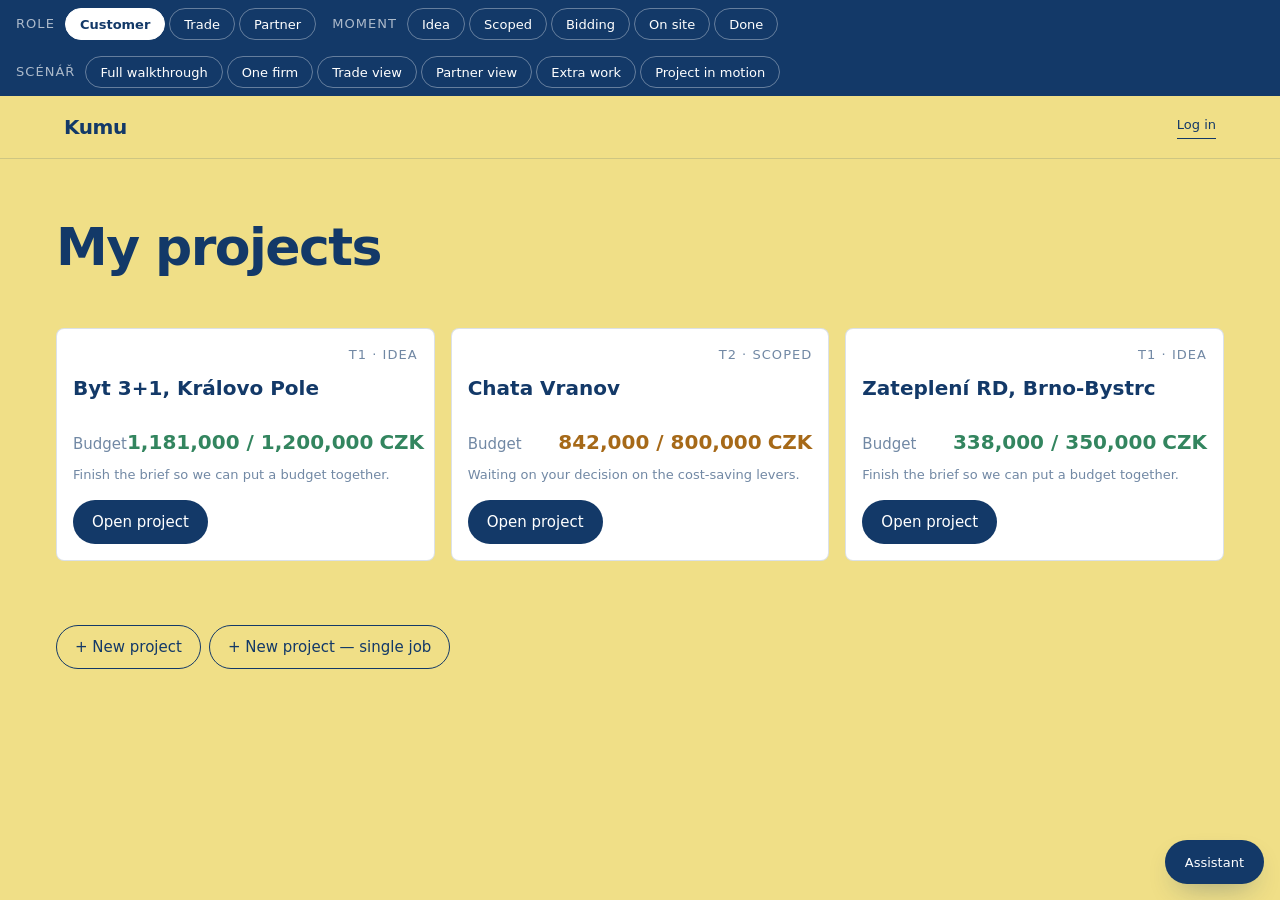
==== commit b475aa44: "Add files via upload" ====
--- a/index.html
+++ b/index.html
@@ -1267,6 +1267,52 @@
     line-height: 1;
   }
 
+  /* [+] brief 07 §4 — asistent na zákaznických obrazovkách (Brief,
+     Budget, Projekt, Job, Moje projekty). Stejný vzor jako řemeslnický
+     .assistant-sheet — tlačítko a překryvná plocha, ne položka
+     navigace — a stejné vnitřní třídy (.assistant-sheet__close,
+     __answer, __footnote), aby se text/tlačítka nekreslily podruhé
+     jinak. Liší se jen umístěním: řemeslnický sheet je position:
+     absolute uvnitř .remeslnik-frame__body (position: relative,
+     rozměr telefonu); zákaznické obrazovky jsou desktopové bez
+     takového rámu, takže dostávají position: fixed, plovoucí vpravo
+     dole — přesně "plovoucí tlačítko, po rozkliknutí překryvná
+     plocha" ze zadání, ne plnoobrazovkový sheet. */
+  .zakaznik-asistent-btn {
+    position: fixed;
+    right: var(--space-2);
+    bottom: var(--space-2);
+    z-index: 40;
+    font-family: inherit;
+    font-size: var(--type-caption);
+    color: var(--text-inverse);
+    background: var(--surface-inverse);
+    border: none;
+    border-radius: var(--radius-pill);
+    padding: 12px 20px;
+    min-height: var(--hit-min);
+    cursor: pointer;
+    box-shadow: 0 12px 28px -12px color-mix(in srgb, var(--text-primary) 45%, transparent);
+  }
+  .zakaznik-asistent-sheet {
+    position: fixed;
+    right: var(--space-2);
+    bottom: calc(var(--space-2) + 56px);
+    z-index: 41;
+    width: min(360px, calc(100vw - 2 * var(--space-2)));
+    max-height: min(480px, calc(100vh - 120px));
+    display: flex;
+    flex-direction: column;
+    gap: var(--space-1);
+    background: var(--surface-raised);
+    border: var(--border-width) solid var(--border-strong);
+    border-radius: var(--radius-card);
+    padding: var(--space-2);
+    overflow-y: auto;
+    box-shadow: 0 18px 40px -18px color-mix(in srgb, var(--text-primary) 45%, transparent);
+  }
+  .zakaznik-asistent-sheet .assistant-sheet__close { align-self: flex-end; }
+
   /* Sekce Settings — řádek šablony a přepínač */
   .template-row { border-bottom: var(--row-line); padding: var(--space-2) 0; }
   .template-row:last-of-type { border-bottom: none; }
@@ -1455,21 +1501,13 @@
     margin: 0 0 var(--space-1);
   }
 
-  /* [+] brief 06 §3 — seznam jobů a překryv pák nad ním. Ne modální
-     okno uprostřed obrazovky (CLAUDE.md zakazuje modál pro B8) — jde o
-     obsah zavěšený v ploše samotného seznamu jobů, rozpočtový blok nad
-     ním zůstává na místě a v plné velikosti po celou dobu. */
+  /* [+] brief 06 §3 — seznam jobů. .joby-wrap dřív nesl i .paky-overlay
+     (překryv pák nad seznamem jobů) — [+] brief 07 odstranilo překryv,
+     páky mají teď vlastní obrazovku Budget (CLAUDE.md nadále zakazuje
+     modál pro B8 — Budget je stránka, ne okno). position: relative na
+     .joby-wrap zůstává, i když teď nic absolutně pozicovaného nekryje —
+     neutrální, nic nerozbije, kdyby se sem něco takového vrátilo. */
   .joby-wrap { position: relative; }
-  .paky-overlay {
-    position: absolute;
-    inset: 0;
-    z-index: 2;
-    background: var(--surface);
-    border: var(--border-width) solid var(--border-strong);
-    border-radius: var(--radius-card);
-    padding: var(--space-2);
-    overflow-y: auto;
-  }
   .job-list { display: flex; flex-direction: column; }
   .job-row {
     display: flex;
@@ -1554,6 +1592,49 @@
   "use strict";
 
   /* ==========================================================
+     BRIEF 07 — ŠEST OBRAZOVEK ZÁKAZNICKÉ CESTY
+     Zákaznická část dřív routovala odvozeně z dat: renderScreen()
+     četla state.pohled ("moje-projekty" vs. zbytek) a
+     projekt.okamzik (null → renderF1Screen(), jinak →
+     renderProjektScreen()) — dvě různá pole, dvě různá místa,
+     a okamzik dělal dvojí práci (data pro primenOkamzik() a
+     zároveň router). Journey mapa chce šest samostatných obrazovek
+     (Landing, Brief, Budget, Project, Job detail, My projects),
+     mezi kterými se dá pohybovat oběma směry — to z dat odvodit nejde,
+     protože B1/B2/páky/detail jobu byly obsahové kusy uvnitř dvou
+     přetížených funkcí, ne samostatné kroky.
+
+     Rozdělení: renderF1Screen() se rozpadla na renderLandingScreen()
+     (hero/koláž/patička, beze změny obsahu) a renderBriefScreen()
+     (jen dialog — B1/B2 z ní odešly). renderB8VyberInteractive()
+     (dřív obsah překryvu nad seznamem jobů) a B1/B2 teď skládají
+     renderBudgetScreen(). Detail otevřeného jobu (renderJobDetail(),
+     beze změny) dostal vlastní tenký obal renderJobScreen() místo
+     inline rozbalení v renderProjektScreen(). Ta zůstává jako
+     obrazovka Project — rozpočtový souhrn + seznam jobů + harmonogram
+     + panel týmu, bez pák a bez detailu.
+
+     Klíče stavu: vznikl state.ui.zakaznik { obrazovka, asistentOtevren,
+     asistentDotaz } — jediné místo, které renderScreen() čte pro roli
+     zákazník (viz renderZakaznikScreen()). Zanikly state.pohled
+     (obě jeho hodnoty jsou teď dvě z šesti hodnot obrazovka) a
+     ui.projekt.pakyOtevreny (páky mají vlastní obrazovku, ne překryv).
+     Akce paky-otevrit/paky-zavrit/job-zavrit zanikly s nimi; přibyly
+     brief-hotovo, goto-brief, goto-budget, budget-hotovo,
+     zpet-na-projekt a zak-asistent-toggle/-send.
+
+     Okamzik (T1—T5) přestal routovat — zůstal výhradně daty pro
+     primenOkamzik() (zralost/stavTrhu jednotlivých jobů). Dřív "okamzik
+     je null" znamenalo i "ukaž Landing" a "okamzik je nastavený"
+     znamenalo "ukaž Project" — to plete dohromady, co se STALO s
+     projektem (na jakém je bodě časové osy), s tím, KAM se uživatel
+     právě dívá. Obojí teď žije zvlášť: okamzik na projektu, obrazovka
+     ve state.ui.zakaznik. Demo přepínač "Moment" proto teď nepřepíná
+     obrazovku sám od sebe (dřív díky staré vazbě ano) — jen data;
+     kam se uživatel dívá, řídí výhradně navigace v produktu.
+     ========================================================== */
+
+  /* ==========================================================
      DATOVÝ MODEL
      kumu-kostra.md §2. Čísla opsaná ze zdroje pravdy, ne
      dopočítaná. Ověřeno: součet položek = 1 388 000,
@@ -1568,7 +1649,8 @@
   // [+] brief 06 §1 — faze ("F1"—"F5") nahrazena okamzik ("T1"—"T5").
   // null = projekt ještě není na ose vůbec — to je přesně "F1" dřív:
   // vstupní obrazovka s dialogem, ne bod na časové ose (viz
-  // renderF1Screen a jeho volání v renderScreen()).
+  // renderLandingScreen/renderBriefScreen a state.ui.zakaznik.obrazovka,
+  // brief 07 §2).
   var projekty = [
   {
     id: "byt-3-1",
@@ -2244,11 +2326,20 @@
       f4: { vicepraceSchvalena: false, probratKliknuto: false },
       // [+] brief 06 §2/§3 — sjednocená obrazovka projektu. otevrenyJob
       // drží INDEX jobu v projekt.joby (ne id — joby nemají id), null =
-      // žádný detail rozbalený. pakyOtevreny přepíná překryv nad
-      // seznamem jobů (§3) — schválně samostatné od f2.vybranePaky
-      // (to drží, CO je zaškrtnuté; tohle jen JESTLI se to zrovna
-      // upravuje).
-      projekt: { otevrenyJob: null, pakyOtevreny: false }
+      // žádný job otevřený.
+      // [+] brief 07 — pakyOtevreny (překryv pák) zmizelo. Páky teď
+      // žijí jako plnohodnotný obsah samostatné obrazovky Budget, ne
+      // jako překryv nad seznamem jobů — viz ui.zakaznik.obrazovka.
+      projekt: { otevrenyJob: null },
+      // [+] brief 07 — router zákaznické cesty. Dřív se odvozoval ze
+      // dvou různých míst najednou (state.pohled pro "moje-projekty" vs
+      // zbytek, projekt.okamzik pro F1 vs zbytek) — okamzik teď zůstává
+      // výhradně daty (řídí stav jobů přes primenOkamzik), routování je
+      // celé tady. Výchozí "moje-projekty", ať demo dál startuje tam,
+      // kde dnes. asistentOtevren/asistentDotaz — stejný vzor jako
+      // ui.remeslnik, plovoucí asistent dostupný na pěti ze šesti
+      // obrazovek (ne na landing, tam je vstupní pole samo tím vstupem).
+      zakaznik: { obrazovka: "moje-projekty", asistentOtevren: false, asistentDotaz: null }
     };
   }
 
@@ -2257,9 +2348,10 @@
     // (brief 06) žije na projektu (viz projekty[].okamzik výše),
     // aktivniProjektId říká jen KTERÝ projekt se právě dívá.
     aktivniProjektId: "byt-3-1",
-    // [+] N1 — "moje-projekty" (přehled) nebo "projekt" (osa okamžiků
-    // otevřeného projektu). Výchozí při načtení stránky je přehled.
-    pohled: "moje-projekty",
+    // [+] brief 07 — "moje-projekty" bylo tady jako samostatná osa,
+    // teď je to jedna z šesti hodnot state.ui.zakaznik.obrazovka
+    // (vychoziUi()), stejná plocha, kde žijí i landing/brief/budget/
+    // projekt/job. Viz renderScreen().
     role: "zakaznik",
     scenar: null,
     krok: 0,
@@ -3234,20 +3326,23 @@
     S1: {
       label: "Full walkthrough",
       kroky: [
-        { role: "zakaznik", ui: { f1: { pilulka: "predstava", textZadany: F1_DEMO_TEXT, odeslano: false, krokDialogu: 0, odpovedi: [], dialogDraft: "", pendingOdpoved: null, mysli: false } }, popis: "Vstupní obrazovka, pilulka „I have a rough idea“." },
-        { role: "zakaznik", ui: { f1: { pilulka: "predstava", textZadany: F1_DEMO_TEXT, odeslano: true, krokDialogu: 0, odpovedi: [], dialogDraft: "", pendingOdpoved: null, mysli: false } }, popis: "Ukázkový text vložen, dialog rozjetý — teď se dá odpovídat volným textem." },
-        { role: "zakaznik", ui: { f1: { pilulka: "predstava", textZadany: F1_DEMO_TEXT, odeslano: true, krokDialogu: 5, odpovedi: F1_DEMO_ODPOVEDI, dialogDraft: "", pendingOdpoved: null, mysli: false } }, popis: "B1 — shrnutí zadání." },
-        { role: "zakaznik", okamzik: "T2", ui: { f2: { vybranePaky: [], poptavka: "oboji" }, f4: { vicepraceSchvalena: false, probratKliknuto: false }, projekt: { otevrenyJob: null, pakyOtevreny: false } }, popis: "Seznam jobů a rozpočtový blok, 1 388 000 Kč — přes strop." },
-        { role: "zakaznik", okamzik: "T2", ui: { f2: { vybranePaky: VSECHNY_PAKY, poptavka: "oboji" } }, popis: "Páky zaškrtnuté — 1 181 000 Kč. Peak dema." },
-        { role: "zakaznik", okamzik: "T2", ui: { f2: { vybranePaky: VSECHNY_PAKY, poptavka: "oboji" } }, popis: "Zavřený překryv pák — seznam jobů s promítnutou změnou." },
-        { role: "zakaznik", okamzik: "T3", ui: { f3: { cesta: "profese", vybrane: {}, vybranaFirma: null } }, popis: "Skládání týmu — klikněte na tři nabídky naživo, panel se plní před očima." },
-        { role: "zakaznik", okamzik: "T3", ui: { f3: { cesta: "profese", vybrane: { 0: "novak-demolice", 1: "instalace-kriz", 2: "vanek" }, vybranaFirma: null } }, popis: "Řádek „nebo jedna firma“ — zkuste přepnout na klíč a zpět." },
+        { role: "zakaznik", ui: { f1: { pilulka: "predstava", textZadany: F1_DEMO_TEXT, odeslano: false, krokDialogu: 0, odpovedi: [], dialogDraft: "", pendingOdpoved: null, mysli: false }, zakaznik: { obrazovka: "landing" } }, popis: "Vstupní obrazovka, pilulka „I have a rough idea“." },
+        { role: "zakaznik", ui: { f1: { pilulka: "predstava", textZadany: F1_DEMO_TEXT, odeslano: true, krokDialogu: 0, odpovedi: [], dialogDraft: "", pendingOdpoved: null, mysli: false }, zakaznik: { obrazovka: "brief" } }, popis: "Ukázkový text vložen, dialog rozjetý — teď se dá odpovídat volným textem." },
+        // [+] brief 07 — B1 se přestěhovalo z konce dialogu na obrazovku
+        // Budget (renderBudgetScreen), takže "B1 — shrnutí zadání" je
+        // teď tenhle krok tam, ne uvnitř Brief.
+        { role: "zakaznik", ui: { f1: { pilulka: "predstava", textZadany: F1_DEMO_TEXT, odeslano: true, krokDialogu: 5, odpovedi: F1_DEMO_ODPOVEDI, dialogDraft: "", pendingOdpoved: null, mysli: false }, zakaznik: { obrazovka: "budget" } }, popis: "B1 — shrnutí zadání." },
+        { role: "zakaznik", okamzik: "T2", ui: { f2: { vybranePaky: [], poptavka: "oboji" }, f4: { vicepraceSchvalena: false, probratKliknuto: false }, projekt: { otevrenyJob: null }, zakaznik: { obrazovka: "projekt" } }, popis: "Seznam jobů a rozpočtový blok, 1 388 000 Kč — přes strop." },
+        { role: "zakaznik", okamzik: "T2", ui: { f2: { vybranePaky: VSECHNY_PAKY, poptavka: "oboji" }, zakaznik: { obrazovka: "budget" } }, popis: "Páky zaškrtnuté — 1 181 000 Kč. Peak dema." },
+        { role: "zakaznik", okamzik: "T2", ui: { f2: { vybranePaky: VSECHNY_PAKY, poptavka: "oboji" }, zakaznik: { obrazovka: "projekt" } }, popis: "Zpátky na projekt — seznam jobů s promítnutou změnou." },
+        { role: "zakaznik", okamzik: "T3", ui: { f3: { cesta: "profese", vybrane: {}, vybranaFirma: null }, zakaznik: { obrazovka: "projekt" } }, popis: "Skládání týmu — klikněte na tři nabídky naživo, panel se plní před očima." },
+        { role: "zakaznik", okamzik: "T3", ui: { f3: { cesta: "profese", vybrane: { 0: "novak-demolice", 1: "instalace-kriz", 2: "vanek" }, vybranaFirma: null }, zakaznik: { obrazovka: "projekt" } }, popis: "Řádek „nebo jedna firma“ — zkuste přepnout na klíč a zpět." },
         { role: "remeslnik", okamzik: "T3", ui: { remeslnik: { view: "dnes", nabidkaCastka: null, nabidkaOdeslana: false, nabidkaPoznamka: null, nabidkaSablona: null, fakturaOdeslana: false, asistentOtevren: false, asistentDotaz: null } }, popis: "Řemeslník — plocha, záložka Dnes." },
         { role: "remeslnik", okamzik: "T3", ui: { remeslnik: { view: "job", nabidkaCastka: null, nabidkaOdeslana: false, nabidkaPoznamka: null, nabidkaSablona: null, fakturaOdeslana: false, asistentOtevren: false, asistentDotaz: null } }, popis: "Balíček práce — elektroinstalace." },
         { role: "remeslnik", okamzik: "T3", ui: { remeslnik: { view: "nabidka", nabidkaCastka: 158000, nabidkaOdeslana: false, nabidkaPoznamka: null, nabidkaSablona: null, fakturaOdeslana: false, asistentOtevren: false, asistentDotaz: null } }, popis: "Nabídka — cena upravená 165 000 → 158 000 Kč." },
-        { role: "zakaznik", okamzik: "T3", ui: { f3: { cesta: "profese", vybrane: { 0: "novak-demolice", 1: "instalace-kriz", 2: "vanek", 3: "sadrokartony-holy", 5: "malby-svoboda" }, vybranaFirma: null } }, popis: "Elektroinstalace — tři nabídky, Jiří Vaněk vybraný." },
+        { role: "zakaznik", okamzik: "T3", ui: { f3: { cesta: "profese", vybrane: { 0: "novak-demolice", 1: "instalace-kriz", 2: "vanek", 3: "sadrokartony-holy", 5: "malby-svoboda" }, vybranaFirma: null }, zakaznik: { obrazovka: "projekt" } }, popis: "Elektroinstalace — tři nabídky, Jiří Vaněk vybraný." },
         { role: "partner", okamzik: "T2", ui: { partner: { otevrenaPoptavka: 0 } }, popis: "Partner — přehled a poptávky, „Byt 3+1“ rozbalená." },
-        { role: "zakaznik", okamzik: "T5", ui: {}, popis: "Plán vs. skutečnost." }
+        { role: "zakaznik", okamzik: "T5", ui: { zakaznik: { obrazovka: "projekt" } }, popis: "Plán vs. skutečnost." }
       ]
     },
     S2: {
@@ -3257,9 +3352,9 @@
         // scénář, který začíná rovnou v T3 (bez vlastního průchodu T2),
         // musí páky zaškrtnout sám — jinak by "1 124 000" a "1 181 000"
         // v tomhle kroku neseděly.
-        { role: "zakaznik", okamzik: "T3", ui: { f2: { vybranePaky: VSECHNY_PAKY, poptavka: "oboji" }, f3: { cesta: "profese", vybrane: { 0: "novak-demolice", 1: "instalace-kriz", 2: "vanek", 3: "sadrokartony-holy", 5: "malby-svoboda" }, vybranaFirma: null }, projekt: { otevrenyJob: null, pakyOtevreny: false } }, popis: "Řádek „nebo jedna firma — od 1 124 000 Kč“." },
-        { role: "zakaznik", okamzik: "T3", ui: { f3: { cesta: "naklic", vybrane: { 0: "novak-demolice", 1: "instalace-kriz", 2: "vanek", 3: "sadrokartony-holy", 5: "malby-svoboda" }, vybranaFirma: 0 } }, popis: "Výběr Stavby Konečný — panel „Co by se změnilo“." },
-        { role: "zakaznik", okamzik: "T3", ui: { f3: { cesta: "profese", vybrane: { 0: "novak-demolice", 1: "instalace-kriz", 2: "vanek", 3: "sadrokartony-holy", 5: "malby-svoboda" }, vybranaFirma: 0 } }, popis: "Návrat — výběry v týmu zůstaly zachované." }
+        { role: "zakaznik", okamzik: "T3", ui: { f2: { vybranePaky: VSECHNY_PAKY, poptavka: "oboji" }, f3: { cesta: "profese", vybrane: { 0: "novak-demolice", 1: "instalace-kriz", 2: "vanek", 3: "sadrokartony-holy", 5: "malby-svoboda" }, vybranaFirma: null }, projekt: { otevrenyJob: null }, zakaznik: { obrazovka: "projekt" } }, popis: "Řádek „nebo jedna firma — od 1 124 000 Kč“." },
+        { role: "zakaznik", okamzik: "T3", ui: { f3: { cesta: "naklic", vybrane: { 0: "novak-demolice", 1: "instalace-kriz", 2: "vanek", 3: "sadrokartony-holy", 5: "malby-svoboda" }, vybranaFirma: 0 }, zakaznik: { obrazovka: "projekt" } }, popis: "Výběr Stavby Konečný — panel „Co by se změnilo“." },
+        { role: "zakaznik", okamzik: "T3", ui: { f3: { cesta: "profese", vybrane: { 0: "novak-demolice", 1: "instalace-kriz", 2: "vanek", 3: "sadrokartony-holy", 5: "malby-svoboda" }, vybranaFirma: 0 }, zakaznik: { obrazovka: "projekt" } }, popis: "Návrat — výběry v týmu zůstaly zachované." }
       ]
     },
     S3: {
@@ -3287,7 +3382,12 @@
         // [+] brief 05 — stejný důvod jako u S2: T4 tu čte
         // rozpocetPoPakach(), který teď potřebuje zaškrtnuté páky, ať
         // vyjde 1 181 000 → 1 199 000, ne 1 388 000 → 1 406 000.
-        { role: "zakaznik", okamzik: "T4", ui: { f2: { vybranePaky: VSECHNY_PAKY, poptavka: "oboji" }, f4: { vicepraceSchvalena: false, probratKliknuto: false }, projekt: { otevrenyJob: null, pakyOtevreny: false } }, popis: "Karta víceprací — nález vlhkosti, +18 000 Kč." },
+        // [+] brief 07 — otevrenyJob opraveno z null na 2 (elektro, jediný
+        // job se stavTrhu "probiha" na T4) a obrazovka na "job": karta
+        // víceprací (renderF4Vicepráce) se kreslí jen uvnitř
+        // renderJobDetail() pro otevřený job, takže s otevrenyJob: null
+        // by se vůbec neukázala, přestože to popis kroku slibuje.
+        { role: "zakaznik", okamzik: "T4", ui: { f2: { vybranePaky: VSECHNY_PAKY, poptavka: "oboji" }, f4: { vicepraceSchvalena: false, probratKliknuto: false }, projekt: { otevrenyJob: 2 }, zakaznik: { obrazovka: "job" } }, popis: "Karta víceprací — nález vlhkosti, +18 000 Kč." },
         { role: "zakaznik", okamzik: "T4", ui: { f4: { vicepraceSchvalena: true, probratKliknuto: false } }, popis: "Schváleno — částka se překlopila do celkové sumy." },
         { role: "zakaznik", okamzik: "T4", ui: { f4: { vicepraceSchvalena: true, probratKliknuto: false } }, popis: "Celkem 1 199 000 Kč — pořád pod stropem 1 200 000 Kč." }
       ]
@@ -3302,9 +3402,9 @@
     S6: {
       label: "Project in motion",
       kroky: [
-        { role: "zakaznik", okamzik: "T4", ui: { f2: { vybranePaky: VSECHNY_PAKY, poptavka: "oboji" }, f4: { vicepraceSchvalena: false, probratKliknuto: false }, projekt: { otevrenyJob: null, pakyOtevreny: false } }, popis: "T4 — elektro probíhá, obklady a podlahy i kuchyň čekají na nabídky, bourání a voda hotovo." },
-        { role: "zakaznik", okamzik: "T4", ui: { f2: { vybranePaky: VSECHNY_PAKY, poptavka: "oboji" }, projekt: { otevrenyJob: 2, pakyOtevreny: false } }, popis: "Elektro — probíhající job, den 3 z 9." },
-        { role: "zakaznik", okamzik: "T4", ui: { f2: { vybranePaky: VSECHNY_PAKY, poptavka: "oboji" }, projekt: { otevrenyJob: 4, pakyOtevreny: false } }, popis: "Obklady a podlahy — pořád jen čekání na nabídky." }
+        { role: "zakaznik", okamzik: "T4", ui: { f2: { vybranePaky: VSECHNY_PAKY, poptavka: "oboji" }, f4: { vicepraceSchvalena: false, probratKliknuto: false }, projekt: { otevrenyJob: null }, zakaznik: { obrazovka: "projekt" } }, popis: "T4 — elektro probíhá, obklady a podlahy i kuchyň čekají na nabídky, bourání a voda hotovo." },
+        { role: "zakaznik", okamzik: "T4", ui: { f2: { vybranePaky: VSECHNY_PAKY, poptavka: "oboji" }, projekt: { otevrenyJob: 2 }, zakaznik: { obrazovka: "job" } }, popis: "Elektro — probíhající job, den 3 z 9." },
+        { role: "zakaznik", okamzik: "T4", ui: { f2: { vybranePaky: VSECHNY_PAKY, poptavka: "oboji" }, projekt: { otevrenyJob: 4 }, zakaznik: { obrazovka: "job" } }, popis: "Obklady a podlahy — pořád jen čekání na nabídky." }
       ]
     }
   };
@@ -3329,11 +3429,14 @@
 
   function scenarStart(id) {
     // Scénáře pořád pracují nad jedním, výchozím projektem (byt-3-1) —
-    // start scénáře proto vždy přepne i pohled/aktivní projekt, ať se
-    // spustí ze "Moje projekty" nebo z libovolného jiného otevřeného
-    // projektu.
+    // start scénáře proto vždy přepne i aktivní projekt, ať se spustí
+    // ze "Moje projekty" nebo z libovolného jiného otevřeného projektu.
+    // [+] brief 07 — dřív se tu natvrdo nastavovalo state.pohled =
+    // "projekt", aby scénář neuvízl na přehledu. Teď o to, na které
+    // obrazovce scénář začne, řekne rovnou první krok scénáře (jeho
+    // ui.zakaznik.obrazovka, viz applyScenarKrok níž) — každý scénář to
+    // má nastavené sám na to, co první krok skutečně ukazuje.
     state.aktivniProjektId = "byt-3-1";
-    state.pohled = "projekt";
     state.scenar = id;
     state.krok = 0;
     applyScenarKrok(SCENARIOS[id].kroky[0]);
@@ -3459,9 +3562,10 @@
   }
 
   function renderHero() {
-    // Volá se jen dokud se neodešle pole (viz renderF1Screen) — jakmile
-    // se odešle, celá marketingová stránka mizí, tenhle blok se
-    // nevykresluje vůbec. Proto tu žádné odeslano rozhodování není.
+    // Volá se jen z renderLandingScreen() — jakmile se pole odešle,
+    // router (ui.zakaznik.obrazovka) přepne na "brief" a celá
+    // marketingová stránka i tenhle blok s ní zmizí. Proto tu žádné
+    // odeslano rozhodování není.
     return '<div class="hero"><div class="page-container hero__inner">' +
       '<div class="hero__headline">' +
         '<h1>Describe your project.<br>We\'ll handle the<br>budget, the materials<br>and the trades.</h1>' +
@@ -3543,7 +3647,29 @@
     '</footer>';
   }
 
-  function renderF1Screen() {
+  // [+] brief 07 §3a — dřív první (nepodmíněná) větev renderF1Screen().
+  // Beze změny obsahu — jen dostala vlastní jméno a router jí teď řídí
+  // viditelnost přes ui.zakaznik.obrazovka === "landing", ne přes
+  // ui.f1.odeslano === false.
+  function renderLandingScreen() {
+    return '<div class="screen">' +
+      renderKumuTopbar() +
+      renderHero() +
+      renderCollage() +
+      renderHowItWorks() +
+      renderPhaseBarReal() +
+      renderSiteFooter() +
+    '</div>';
+  }
+
+  // [+] brief 07 §3b — dřív druhá větev renderF1Screen() (ui.f1.odeslano
+  // === true), ale jen dialogová část — B1/B2 se přestěhovaly na
+  // renderBudgetScreen(). Dokud dialog neskončil, ukazuje se
+  // renderDialogView(); jakmile skončí (krokDialogu >= dialog.length),
+  // místo automatického skoku na Budget se ukáže tlačítko
+  // "brief-hotovo" — uživatel má vidět, že dialog doopravdy dojel, ne
+  // aby obrazovka zmizela sama pod rukama.
+  function renderBriefScreen() {
     var projekt = aktivniProjekt();
     var ui = state.ui.f1;
     // [+] N2 „Jedna práce" — kratší dialog, žádné B2 (kostra §5 F1:
@@ -3551,28 +3677,14 @@
     // 02, sekce 3).
     var jednaPrace = jeJednaPrace(projekt);
     var dialog = jednaPrace ? DIALOG_JEDNA_PRACE : DIALOG;
-
-    // Po odeslání zmizí celá marketingová stránka — nadpis, hodnocení,
-    // koláž, "jak to funguje", patička. Nahradí ji samostatný,
-    // vycentrovaný pohled: jen horní pruh a dialog (pak B1+B2). Je to
-    // přechod ze stránky do produktu, ne rozbalení sekce uvnitř hera.
-    if (ui.odeslano) {
-      var content = ui.krokDialogu >= dialog.length
-        ? renderB1() + (jednaPrace ? "" : renderB2())
-        : renderDialogView(dialog);
-      return '<div class="screen">' +
-        renderKumuTopbar() +
-        '<div class="f2-screen">' + content + '</div>' +
-      '</div>';
-    }
-
+    var content = ui.krokDialogu >= dialog.length
+      ? blockCard("", null, null, '<p class="block-card__note" style="margin:0 0 var(--space-1);">Your brief is ready.</p>' +
+          '<div class="block-card__cta"><button type="button" class="pill-btn pill-btn--primary" data-action="brief-hotovo">Continue to the budget</button></div>')
+      : renderDialogView(dialog);
     return '<div class="screen">' +
       renderKumuTopbar() +
-      renderHero() +
-      renderCollage() +
-      renderHowItWorks() +
-      renderPhaseBarReal() +
-      renderSiteFooter() +
+      '<div class="f2-screen">' + content + '</div>' +
+      renderZakaznikAsistent() +
     '</div>';
   }
 
@@ -3597,12 +3709,38 @@
     });
   }
 
+  // [+] brief 07 §3c — obrazovka Budget. Skládá dohromady kusy, které
+  // dřív žily na dvou různých místech (B1/B2 na konci dialogu, páky
+  // jako překryv nad seznamem jobů) — žádný nový obsah, jen jedno
+  // místo pro rozhodování o rozpočtu. renderRozpoctovyBlok() tu
+  // nenabízí vlastní tlačítko na páky (viz jeho ctaViditelna níž) —
+  // páky jsou tady rovnou vidět jako obsah stránky, ne za druhým
+  // kliknutím.
+  function renderBudgetScreen() {
+    var projekt = aktivniProjekt();
+    return '<div class="screen">' +
+      renderKumuTopbar() +
+      '<div class="f2-screen" style="max-width:var(--container);">' +
+        renderB1() +
+        (jeJednaPrace(projekt) ? "" : renderB2()) +
+        renderRozpoctovyBlok(projekt) +
+        renderB8VyberInteractive() +
+        '<div class="block-card__cta" style="display:flex;gap:8px;">' +
+          '<button type="button" class="pill-btn pill-btn--secondary" data-action="goto-brief">Back to brief</button>' +
+          '<button type="button" class="pill-btn pill-btn--primary" data-action="budget-hotovo">Continue</button>' +
+        '</div>' +
+      '</div>' +
+      renderZakaznikAsistent() +
+    '</div>';
+  }
+
   // [+] brief 06 §3 — rozpočtový blok drží vrchol dema: strop, aktuální
-  // součet, řádek Rozdíl, tlačítko na páky (překryv, viz paky-otevrit
-  // v handleAction a .paky-overlay). Zůstává nahoře v plné velikosti,
-  // ne zmenšený vedle jobů — proto zvláštní blok, ne znovu renderB3Odhad
-  // (ten je vázaný na aktivniProjekt() a plný seznam položek, tady
-  // stačí tři čísla).
+  // součet, řádek Rozdíl. [+] brief 07 — tlačítko na páky (dřív
+  // otevíralo překryv, viz paky-otevrit) teď vede na obrazovku Budget
+  // (akce goto-budget). Zůstává nahoře v plné velikosti, ne zmenšený
+  // vedle jobů — proto zvláštní blok, ne znovu renderB3Odhad (ten je
+  // vázaný na aktivniProjekt() a plný seznam položek, tady stačí tři
+  // čísla).
   //
   // Na T5 je to jinak: joby jsou hotovo, takže se přepíná na skutečnost
   // (soucetVyuctovani()) se stejnou neutrální sémantikou Rozdílu jako
@@ -3630,6 +3768,11 @@
     var rozdil = soucet - strop;
     // [+] N2 „Jedna práce" — dotace (brief 02, sekce 3) zobrazená jako
     // poznámka pod rozpočtem, přesně jako dřív v renderF2Rozpocet().
+    // [+] brief 07 — tlačítko na páky teď vede na samostatnou obrazovku
+    // Budget (dřív otevíralo překryv rovnou tady). Na Budget obrazovce
+    // samotné je zbytečné — páky jsou tam už vidět jako obsah stránky
+    // pod tímhle blokem — proto se tam vůbec nekreslí.
+    var naBudgetu = state.ui.zakaznik.obrazovka === "budget";
     return blockCard("B3", "Budget", null,
       totalRowHtml("Total", czk(soucet), "neutral") +
         totalRowHtml("Your budget", czk(strop), "neutral") +
@@ -3638,8 +3781,8 @@
           : totalRowHtml("Headroom", czk(-rozdil), "under")),
       {
         note: projekt.zadani.dotace ? "Subject to a subsidy: " + projekt.zadani.dotace : null,
-        cta: "Adjust cost-saving levers",
-        ctaAction: "paky-otevrit"
+        cta: naBudgetu ? null : "Adjust budget",
+        ctaAction: naBudgetu ? null : "goto-budget"
       });
   }
 
@@ -3701,33 +3844,20 @@
   // [+] brief 06 §2 — nahrazuje renderF1Screen()…renderF5Screen() a
   // mapu zakaznikRenderers v renderScreen(). Stavba shora dolů přesně
   // podle zadání: topbar, rozpočtový blok, seznam jobů (nebo — na cestě
-  // "na klíč" — tři nabídky firem), detail otevřeného jobu, harmonogram
-  // a panel "Váš tým" (oba projektové, ne jobové), fázový pruh.
+  // "na klíč" — tři nabídky firem), harmonogram a panel "Váš tým" (oba
+  // projektové, ne jobové), fázový pruh.
+  // [+] brief 07 §3d — překryv pák (ui.projekt.pakyOtevreny) i detail
+  // otevřeného jobu (detailHtml) odsud odešly. Páky mají vlastní
+  // obrazovku Budget (renderBudgetScreen), detail jobu vlastní
+  // obrazovku Job (renderJobScreen) — klik na job teď routuje tam
+  // (viz akce job-otevrit v handleAction), ne že by rozbaloval panel
+  // tady na místě.
   function renderProjektScreen() {
     var projekt = aktivniProjekt();
-    var ui = state.ui.projekt;
     var naKlic = state.ui.f3.cesta === "naklic";
     var rozpoctovyBlok = renderRozpoctovyBlok(projekt);
 
-    if (ui.pakyOtevreny) {
-      return '<div class="screen">' +
-        renderKumuTopbar() +
-        '<div class="f2-screen" style="max-width:var(--container);">' +
-          rozpoctovyBlok +
-          '<div class="joby-wrap"><div class="paky-overlay">' +
-            renderB8VyberInteractive() +
-            '<div class="block-card__cta"><button type="button" class="pill-btn pill-btn--primary" data-action="paky-zavrit">Done</button></div>' +
-          '</div></div>' +
-        '</div>' +
-        renderPhaseBarReal() +
-      '</div>';
-    }
-
     var jobyHtml = naKlic ? renderF3NaKlic() : renderJobyList(projekt);
-    var detailHtml = "";
-    if (!naKlic && ui.otevrenyJob !== null && projekt.joby[ui.otevrenyJob]) {
-      detailHtml = '<div class="job-detail">' + renderJobDetail(projekt.joby[ui.otevrenyJob], ui.otevrenyJob) + '</div>';
-    }
     var harmonogram = naKlic ? "" : renderF3Harmonogram();
     // [+] brief 06 — dřív celoobrazovkové F5 (nadpis "Done", dokumentace,
     // hodnocení všech řemeslníků najednou). Nadpis a datum patřily jen
@@ -3743,12 +3873,64 @@
       '<div class="f2-screen" style="max-width:var(--container);">' +
         rozpoctovyBlok +
         '<div class="joby-wrap">' + jobyHtml + '</div>' +
-        detailHtml +
         harmonogram +
         renderF3TeamPanel() +
         dokoncenoBlok +
       '</div>' +
       renderPhaseBarReal() +
+      renderZakaznikAsistent() +
+    '</div>';
+  }
+
+  // [+] brief 07 §3e — tenký obal kolem renderJobDetail(), beze změny.
+  // Vrací se sama na "projekt", pokud otevrenyJob ukazuje mimo rozsah
+  // (typicky po přepnutí demo přepínačem na jiný okamžik/projekt, kde
+  // starý index sedí na jiný, nebo na žádný job) — jinak by tu spadla
+  // na undefined místo tichého návratu na seznam.
+  function renderJobScreen() {
+    var projekt = aktivniProjekt();
+    var i = state.ui.projekt.otevrenyJob;
+    if (i === null || !projekt.joby[i]) {
+      return renderProjektScreen();
+    }
+    return '<div class="screen">' +
+      renderKumuTopbar() +
+      '<div class="f2-screen" style="max-width:var(--container);">' +
+        '<button type="button" class="pill-btn pill-btn--secondary" data-action="zpet-na-projekt">← ' + projekt.identita.nazev + '</button>' +
+        renderJobDetail(projekt.joby[i], i) +
+      '</div>' +
+      renderZakaznikAsistent() +
+    '</div>';
+  }
+
+  // [+] brief 07 §4 — plovoucí asistent, dostupný na pěti obrazovkách
+  // z šesti (ne na landing — tam je vstupní pole v heru samo tím
+  // vstupem). Stejný vzor jako renderRemeslnikAsistent(): tlačítko →
+  // překryvná plocha, ne položka navigace. Obsah je demo, ne skutečná
+  // logika — pevná odpověď podle toho, na které obrazovce se ptá.
+  var ZAKAZNIK_ASISTENT_ODPOVEDI = {
+    brief: "Answer what you can — I'll ask about anything that's still missing.",
+    budget: "The levers on this screen are the fastest way to move under your ceiling. Tick any of them and the total updates straight away.",
+    projekt: "Open any job below to see its bids or its progress. The schedule and your team both update as you choose.",
+    job: "This job's price and status come straight from its own bids or its own build progress — nothing here is estimated separately.",
+    "moje-projekty": "Open a project to see its budget, its team and its schedule."
+  };
+
+  function renderZakaznikAsistent() {
+    var ui = state.ui.zakaznik;
+    var btn = '<button type="button" class="zakaznik-asistent-btn" data-action="zak-asistent-toggle">Assistant</button>';
+    if (!ui.asistentOtevren) return btn;
+    var odpoved = ui.asistentDotaz !== null
+      ? '<div class="assistant-sheet__answer">' + ZAKAZNIK_ASISTENT_ODPOVEDI[ui.obrazovka] + '</div>'
+      : "";
+    return btn + '<div class="zakaznik-asistent-sheet">' +
+      '<button type="button" class="assistant-sheet__close" data-action="zak-asistent-toggle">Close</button>' +
+      '<div class="dialog__input-row">' +
+        '<input type="text" class="dialog__input" data-bind="zak-asistent-dotaz" placeholder="Ask about this project…" />' +
+        '<button type="button" class="pill-btn pill-btn--primary pill-btn--small" data-action="zak-asistent-send">Send</button>' +
+      '</div>' +
+      odpoved +
+      '<p class="assistant-sheet__footnote">Answers come from this project in Kumu.</p>' +
     '</div>';
   }
 
@@ -4896,26 +5078,29 @@
           '<button type="button" class="pill-btn pill-btn--secondary" data-action="novy-projekt" data-typ="jedna-prace">+ New project — single job</button>' +
         '</div>' +
       '</div>' +
+      renderZakaznikAsistent() +
     '</div>';
+  }
+
+  // [+] brief 07 §2 — jediné místo, které čte state.ui.zakaznik.obrazovka.
+  // Nahrazuje dřívější dvojí rozhodování (state.pohled pro "moje-projekty"
+  // vs. zbytek, projekt.okamzik === null pro F1 vs. renderProjektScreen).
+  // projekt.okamzik se tu nečte vůbec — zůstává výhradně daty pro
+  // primenOkamzik(), routování je celé na jednom řezu stavu.
+  function renderZakaznikScreen() {
+    var obrazovka = state.ui.zakaznik.obrazovka;
+    if (obrazovka === "moje-projekty") return renderMojeProjektyScreen();
+    if (obrazovka === "landing") return renderLandingScreen();
+    if (obrazovka === "brief") return renderBriefScreen();
+    if (obrazovka === "budget") return renderBudgetScreen();
+    if (obrazovka === "job") return renderJobScreen();
+    return renderProjektScreen();
   }
 
   function renderScreen() {
     var el = document.querySelector('[data-screen]');
     var scaffold = document.querySelector('[data-scaffold]');
-    // [+] N1 — nová obrazovka nad celou F1—F5 osou. Nemá roli ani fázi,
-    // takže se rozhoduje dřív a samostatně, ne jako čtvrtá větev matice.
-    if (state.pohled === "moje-projekty") {
-      el.innerHTML = renderMojeProjektyScreen();
-      scaffold.style.display = "none";
-      return;
-    }
     var projekt = aktivniProjekt();
-    // [+] brief 06 §2 — pět fázových obrazovek se sloučilo do jedné
-    // (renderProjektScreen). F1 zůstává mimo osu: vykresluje se, dokud
-    // projekt nemá zvolený okamzik (projekt.okamzik je null — "ještě
-    // jsme nezačali"), přesně jak dělaly S1 kroky 1—3 dřív pro faze
-    // "F1". Jakmile má projekt okamzik (ať zvoleno scénářem, demo
-    // přepínačem, nebo B1 tlačítkem), jede renderProjektScreen().
     var isZakaznikScreen = state.role === "zakaznik";
     // [+] N1 — Chata Vranov a Zateplení Bystrc mají remeslnik/partner
     // null (brief §4: sdílení mezi projekty se tady neřeší). Bez týhle
@@ -4924,7 +5109,7 @@
       (projekt.okamzik === "T3" || projekt.okamzik === "T4" || projekt.okamzik === "T5");
     var isPartnerScreen = state.role === "partner" && !!projekt.partner && !!projekt.okamzik && projekt.okamzik !== "T1";
     if (isZakaznikScreen) {
-      el.innerHTML = projekt.okamzik ? renderProjektScreen() : renderF1Screen();
+      el.innerHTML = renderZakaznikScreen();
       scaffold.style.display = "none";
     } else if (isRemeslnikScreen) {
       el.innerHTML = renderRemeslnikScreen();
@@ -4946,7 +5131,12 @@
     if (action === "f1-pilulka") {
       updateUi(function (ui) { ui.f1.pilulka = el.getAttribute("data-pilulka-id"); });
     } else if (action === "f1-submit") {
-      updateUi(function (ui) { ui.f1.odeslano = true; });
+      // [+] brief 07 — dřív jen ui.f1.odeslano = true (renderF1Screen
+      // samo přepínalo mezi hero a dialogem podle týž příznaku). Teď
+      // ho ponechává (renderDialogView/renderB1 ho nikde nečtou, ale
+      // scénáře S1 ho pořád nastavují ve svých krocích, viz SCENARIOS)
+      // a navíc routuje na obrazovku Brief.
+      updateUi(function (ui) { ui.f1.odeslano = true; ui.zakaznik.obrazovka = "brief"; });
     } else if (action === "f1-dialog-quick") {
       if (state.ui.f1.mysli) return;
       submitDialogAnswer(el.getAttribute("data-answer"));
@@ -4966,23 +5156,45 @@
       updateUi(function (ui) { ui.f2.poptavka = el.getAttribute("data-value"); });
     } else if (action === "goto-f2") {
       // [+] brief 06 — B1 tlačítko "That's right — calculate the
-      // budget" opouští vstupní obrazovku na osu okamžiků. Jméno akce
-      // (goto-f2) zůstává z briefu 01, ať se nemusí přejmenovávat
-      // odkaz v renderB1() — jen teď nastavuje okamzik, ne fázi.
+      // budget" nastavuje okamzik na ose. Jméno akce (goto-f2) zůstává
+      // z briefu 01, ať se nemusí přejmenovávat odkaz v renderB1().
+      // [+] brief 07 — B1 teď žije na obrazovce Budget (kde se
+      // renderRozpoctovyBlok() beztak řídí okamzikem), takže tahle
+      // akce sama o sobě obrazovku neřeší, jen data.
       setState({ okamzik: "T2" });
+    } else if (action === "brief-hotovo") {
+      updateUi(function (ui) { ui.zakaznik.obrazovka = "budget"; });
+    } else if (action === "goto-brief") {
+      updateUi(function (ui) { ui.zakaznik.obrazovka = "brief"; });
+    } else if (action === "goto-budget") {
+      updateUi(function (ui) { ui.zakaznik.obrazovka = "budget"; });
+    } else if (action === "budget-hotovo") {
+      // [+] brief 07 — pojistka: kdyby se na Budget dorazilo, aniž by
+      // B1 tlačítko (goto-f2) kdy nastavilo okamzik (např. přímým
+      // proklikem přes "Continue" bez toho, že by kdo předtím klikl
+      // "That's right — calculate the budget"), Projekt obrazovka by
+      // jinak ukázala joby ve stavu "Idea" navzdory viditelnému
+      // rozpočtu. "Continue" proto sám okamzik nastaví, pokud ještě
+      // není — beze změny, když už je (T3+ zůstává T3+, ne resetne na T2).
+      updateUi(function (ui) { ui.zakaznik.obrazovka = "projekt"; });
+      if (!projekt.okamzik) setState({ okamzik: "T2" });
     } else if (action === "job-otevrit") {
       var jobIndex = Number(el.getAttribute("data-index"));
-      updateUi(function (ui) { ui.projekt.otevrenyJob = ui.projekt.otevrenyJob === jobIndex ? null : jobIndex; });
-    } else if (action === "job-zavrit") {
-      updateUi(function (ui) { ui.projekt.otevrenyJob = null; });
-    } else if (action === "paky-otevrit") {
-      updateUi(function (ui) { ui.projekt.pakyOtevreny = true; });
-    } else if (action === "paky-zavrit") {
-      updateUi(function (ui) { ui.projekt.pakyOtevreny = false; });
+      updateUi(function (ui) { ui.projekt.otevrenyJob = jobIndex; ui.zakaznik.obrazovka = "job"; });
+    } else if (action === "zpet-na-projekt") {
+      updateUi(function (ui) { ui.zakaznik.obrazovka = "projekt"; });
     } else if (action === "goto-moje-projekty") {
-      setState({ pohled: "moje-projekty" });
+      updateUi(function (ui) { ui.zakaznik.obrazovka = "moje-projekty"; });
     } else if (action === "otevrit-projekt") {
-      setState({ aktivniProjektId: el.getAttribute("data-project-id"), pohled: "projekt" });
+      state.ui.zakaznik.obrazovka = "projekt";
+      setState({ aktivniProjektId: el.getAttribute("data-project-id") });
+    } else if (action === "zak-asistent-toggle") {
+      updateUi(function (ui) {
+        ui.zakaznik.asistentOtevren = !ui.zakaznik.asistentOtevren;
+        ui.zakaznik.asistentDotaz = null;
+      });
+    } else if (action === "zak-asistent-send") {
+      updateUi(function (ui) { ui.zakaznik.asistentDotaz = 0; });
     } else if (action === "novy-projekt") {
       // [+] N1 §3 — žádný skutečný formulář, jen prázdný projekt na F1
       // (kopie struktury Zateplení Bystrc bez dat), aby šlo ukázat, že
@@ -5018,7 +5230,11 @@
         rezervaMimoJoby: 0, predani: null,
         remeslnik: null, partner: null
       });
-      setState({ aktivniProjektId: novyId, pohled: "projekt" });
+      // [+] brief 07 — nový, prázdný projekt nemá okamzik ani odpovědi,
+      // takže patří na Landing (dřív: pohled "projekt" + okamzik null
+      // → renderF1Screen() dělalo totéž).
+      state.ui.zakaznik.obrazovka = "landing";
+      setState({ aktivniProjektId: novyId });
     } else if (action === "rem-nav") {
       updateUi(function (ui) { ui.remeslnik.view = el.getAttribute("data-view"); });
     } else if (action === "rem-open-job") {
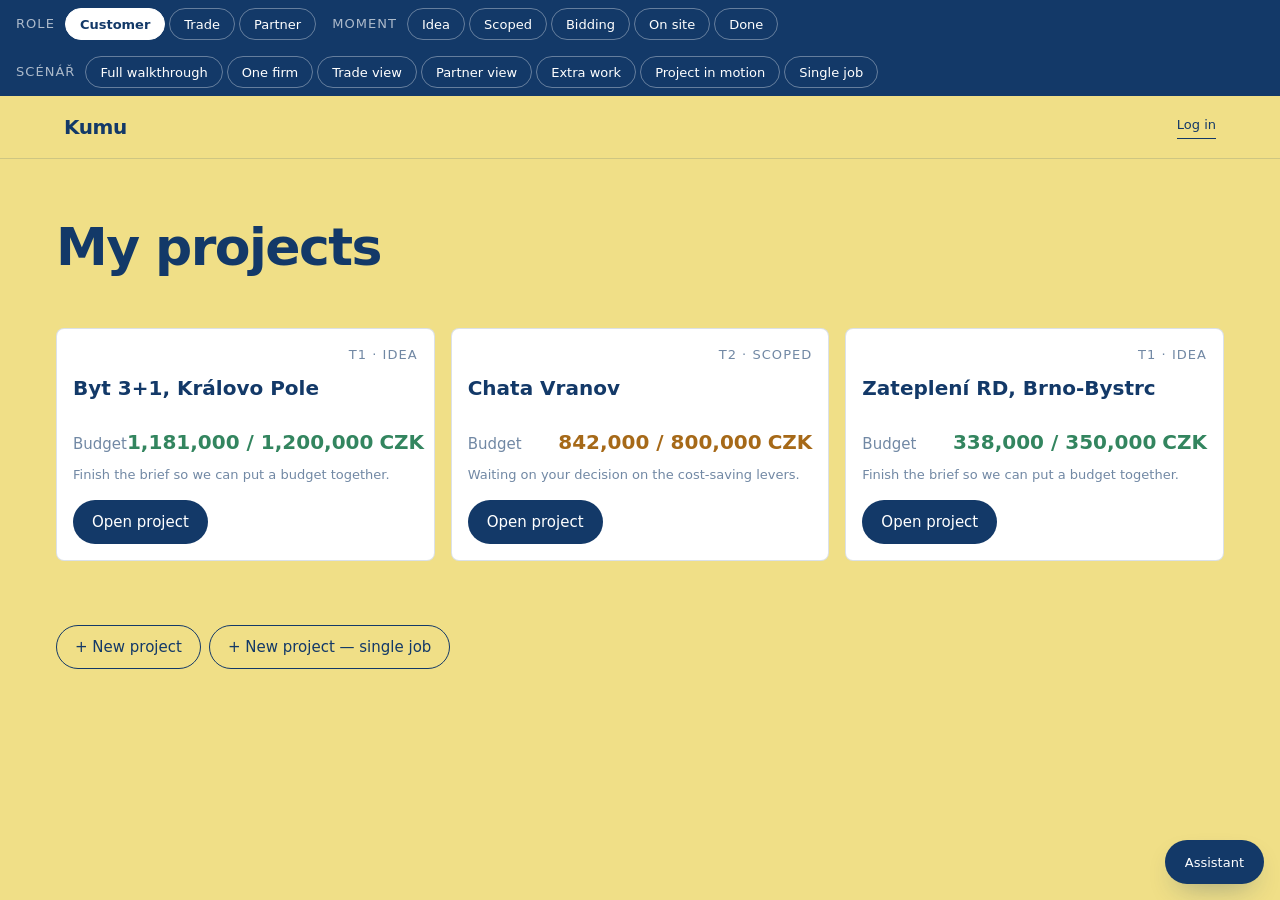
==== commit 9700e330: "Add files via upload" ====
--- a/index.html
+++ b/index.html
@@ -1632,6 +1632,33 @@
      ve state.ui.zakaznik. Demo přepínač "Moment" proto teď nepřepíná
      obrazovku sám od sebe (dřív díky staré vazbě ano) — jen data;
      kam se uživatel dívá, řídí výhradně navigace v produktu.
+     ========================================================== */
+
+  /* ==========================================================
+     BRIEF 08 — SCÉNÁŘ PRO JEDEN JOB (S7)
+     Scénáře dřív jely natvrdo nad byt-3-1 (scenarStart() přepisovalo
+     state.aktivniProjektId bez ohledu na to, který scénář se spouští).
+     S7 potřebuje zatepleni-bystrc (jediný job), takže SCENARIOS dostaly
+     volitelné pole projektId — scenarStart() ho čte s fallbackem na
+     "byt-3-1", takže S1—S6 se nezměnily.
+
+     renderProjektScreen() se větví podle jeJednaPrace(projekt): u
+     jednoho jobu mizí renderJobyList() (nic k proklikání), renderF3TeamPanel()
+     (skládat je z čeho jen u víc profesí) a cesta "na klíč"
+     (alternativa ke skládání týmu, které tu není) — renderJobDetail()
+     jediného jobu se ukazuje rovnou. renderRozpoctovyBlok(),
+     renderF3Harmonogram(), dokoncenoBlok na T5 a renderZakaznikAsistent()
+     zůstávají beze změny — cesta je kratší, ne že by zmizelo, co drží
+     čísla pohromadě. renderBriefScreen()/renderBudgetScreen() už byly
+     větvené přes jeJednaPrace() od briefu 07 a nepotřebovaly zásah.
+
+     Vedlejší nález: f3EfektivniJoby() měla index 2 (elektro job
+     byt-3-1) zapsaný natvrdo — u projektu s jedním jobem by
+     projekt.joby[2] bylo undefined a renderF3Harmonogram() by s ním
+     spadla. Opraveno guardem (chybí-li job na indexu 2 nebo nemá
+     kandidáty, vrátí se joby beze změny data) — harmonogram tak
+     zůstává vidět i u zatepleni-bystrc, jak zadání briefu 08 žádá,
+     místo aby zmizel spolu se seznamem jobů.
      ========================================================== */
 
   /* ==========================================================
@@ -2656,7 +2683,16 @@
   // ostatní joby mají jen jeden termín bez ohledu na kandidáta.
   // Vychází z jobyAktivni(), ne z projekt.joby přímo — job „Doors and
   // frames“ (Postponed, od/do null) by jinak spadl do posunu dat níž.
+  //
+  // [+] brief 08 — index 2 (elektro) je specifický pro byt-3-1; u
+  // jednojobových projektů (zatepleni-bystrc, joby.length === 1)
+  // projekt.joby[2] neexistuje a jobVychoziKandidat(2)/f3VybranyId(2)
+  // by četly .kandidati z undefined. Posun podle vybraného elektrikáře
+  // dává smysl jen tam, kde elektro s kandidáty na indexu 2 skutečně
+  // je — jinde se joby vrací beze změny, harmonogram i tak zůstává.
   function f3EfektivniJoby() {
+    var elektro = aktivniProjekt().joby[2];
+    if (!elektro || !elektro.kandidati) return jobyAktivni();
     var vybranyId = f3VybranyId(2);
     var zaklad = jobVychoziKandidat(2);
     var kandidat = (vybranyId && jobKandidat(2, vybranyId)) || zaklad;
@@ -3298,6 +3334,14 @@
   // aby B1 na konci dialogu ukázalo totéž, co scénář naklikal.
   var F1_DEMO_ODPOVEDI = ["No, we're renting elsewhere", "Strip it out", "Off-the-shelf", "Painting", "We have a month's slack"];
 
+  // [+] brief 08 — stejný princip jako F1_DEMO_TEXT/F1_DEMO_ODPOVEDI výš,
+  // jen pro scénář S7 (jedna činnost) a DIALOG_JEDNA_PRACE. Odpovědi po
+  // řadě odpovídají zatepleni-bystrc: External wall insulation, pevný
+  // termín 30. 9. 2026 (proto "I have a date in mind", ne "As soon as
+  // possible"), 140 m² spadá do pásma "100–200 m²".
+  var F1_DEMO_TEXT_JEDNA_PRACE = "Our house in Brno-Bystrc was built in 1996 and was never insulated. We'd like external wall insulation before winter — around 140 m², budget roughly 350,000, and we may qualify for a subsidy.";
+  var F1_DEMO_ODPOVEDI_JEDNA_PRACE = ["Insulate the facade", "I have a date in mind", "100–200 m²"];
+
   /* ==========================================================
      KROK 8 — SCÉNÁŘE S1—S5
      kumu-kostra.md §6. Pojmenovaná cesta maticí, přehratelná
@@ -3312,7 +3356,8 @@
     { id: "S3", label: "Trade view" },
     { id: "S4", label: "Partner view" },
     { id: "S5", label: "Extra work" },
-    { id: "S6", label: "Project in motion" }
+    { id: "S6", label: "Project in motion" },
+    { id: "S7", label: "Single job" }
   ];
 
   // VSECHNY_PAKY je spočítané výš, hned za projekty[] — musí být hotové
@@ -3406,6 +3451,25 @@
         { role: "zakaznik", okamzik: "T4", ui: { f2: { vybranePaky: VSECHNY_PAKY, poptavka: "oboji" }, projekt: { otevrenyJob: 2 }, zakaznik: { obrazovka: "job" } }, popis: "Elektro — probíhající job, den 3 z 9." },
         { role: "zakaznik", okamzik: "T4", ui: { f2: { vybranePaky: VSECHNY_PAKY, poptavka: "oboji" }, projekt: { otevrenyJob: 4 }, zakaznik: { obrazovka: "job" } }, popis: "Obklady a podlahy — pořád jen čekání na nabídky." }
       ]
+    },
+    // [+] brief 08 — projekt s jedinou činností (zatepleni-bystrc, viz
+    // scénářovo pole projektId níž). Ukazuje, že cesta je kratší:
+    // rozpočet a harmonogram zůstávají, seznam prací a skládání týmu
+    // mizí (jeJednaPrace() v renderProjektScreen). Páky se v tomhle
+    // scénáři nezaškrtávají vůbec — f2.vybranePaky zůstává [] ve
+    // všech krocích, protože VSECHNY_PAKY je spočítané jen z byt-3-1
+    // a jeho id pák u zatepleni-bystrc nic neznamenají.
+    S7: {
+      label: "Single job",
+      projektId: "zatepleni-bystrc",
+      kroky: [
+        { role: "zakaznik", ui: { f1: { pilulka: "predstava", textZadany: F1_DEMO_TEXT_JEDNA_PRACE, odeslano: false, krokDialogu: 0, odpovedi: [], dialogDraft: "", pendingOdpoved: null, mysli: false }, f2: { vybranePaky: [], poptavka: "oboji" }, zakaznik: { obrazovka: "landing" } }, popis: "Vstupní obrazovka, zadání jedné činnosti." },
+        { role: "zakaznik", ui: { f1: { pilulka: "predstava", textZadany: F1_DEMO_TEXT_JEDNA_PRACE, odeslano: true, krokDialogu: 0, odpovedi: [], dialogDraft: "", pendingOdpoved: null, mysli: false }, f2: { vybranePaky: [], poptavka: "oboji" }, zakaznik: { obrazovka: "brief" } }, popis: "Kratší dialog než u rekonstrukce." },
+        { role: "zakaznik", ui: { f1: { pilulka: "predstava", textZadany: F1_DEMO_TEXT_JEDNA_PRACE, odeslano: true, krokDialogu: DIALOG_JEDNA_PRACE.length, odpovedi: F1_DEMO_ODPOVEDI_JEDNA_PRACE, dialogDraft: "", pendingOdpoved: null, mysli: false }, f2: { vybranePaky: [], poptavka: "oboji" }, zakaznik: { obrazovka: "brief" } }, popis: "Shrnutí zadání." },
+        { role: "zakaznik", okamzik: "T2", ui: { f2: { vybranePaky: [], poptavka: "oboji" }, zakaznik: { obrazovka: "budget" } }, popis: "Rozpočet 338 000 Kč, dotace Nová zelená úsporám." },
+        { role: "zakaznik", okamzik: "T3", ui: { f2: { vybranePaky: [], poptavka: "oboji" }, projekt: { otevrenyJob: null }, zakaznik: { obrazovka: "projekt" } }, popis: "Bez seznamu prací a bez skládání týmu. Jedna činnost, tři nabídky." },
+        { role: "zakaznik", okamzik: "T5", ui: { f2: { vybranePaky: [], poptavka: "oboji" }, zakaznik: { obrazovka: "projekt" } }, popis: "Plán vs. skutečnost, 332 000 Kč." }
+      ]
     }
   };
 
@@ -3428,15 +3492,20 @@
   }
 
   function scenarStart(id) {
-    // Scénáře pořád pracují nad jedním, výchozím projektem (byt-3-1) —
-    // start scénáře proto vždy přepne i aktivní projekt, ať se spustí
-    // ze "Moje projekty" nebo z libovolného jiného otevřeného projektu.
+    // Scénáře většinou pracují nad výchozím projektem (byt-3-1) — start
+    // scénáře proto vždy přepne i aktivní projekt, ať se spustí ze
+    // "Moje projekty" nebo z libovolného jiného otevřeného projektu.
     // [+] brief 07 — dřív se tu natvrdo nastavovalo state.pohled =
     // "projekt", aby scénář neuvízl na přehledu. Teď o to, na které
     // obrazovce scénář začne, řekne rovnou první krok scénáře (jeho
     // ui.zakaznik.obrazovka, viz applyScenarKrok níž) — každý scénář to
     // má nastavené sám na to, co první krok skutečně ukazuje.
-    state.aktivniProjektId = "byt-3-1";
+    // [+] brief 08 — S7 jede nad zatepleni-bystrc, ne nad byt-3-1.
+    // SCENARIOS[id].projektId je volitelné pole; S1—S6 ho nemají, takže
+    // pro ně platí stejný fallback jako dřív. Přepnutí na jiný scénář
+    // (i S1—S6) tak vždy vrátí aktivniProjektId na scénářův vlastní
+    // projekt, ne na to, co bylo předtím rozkoukané ručně.
+    state.aktivniProjektId = SCENARIOS[id].projektId || "byt-3-1";
     state.scenar = id;
     state.krok = 0;
     applyScenarKrok(SCENARIOS[id].kroky[0]);
@@ -3854,11 +3923,7 @@
   // tady na místě.
   function renderProjektScreen() {
     var projekt = aktivniProjekt();
-    var naKlic = state.ui.f3.cesta === "naklic";
     var rozpoctovyBlok = renderRozpoctovyBlok(projekt);
-
-    var jobyHtml = naKlic ? renderF3NaKlic() : renderJobyList(projekt);
-    var harmonogram = naKlic ? "" : renderF3Harmonogram();
     // [+] brief 06 — dřív celoobrazovkové F5 (nadpis "Done", dokumentace,
     // hodnocení všech řemeslníků najednou). Nadpis a datum patřily jen
     // téhle fázi, teď je nese T5 samo (rozpočtový blok se přepne na
@@ -3867,6 +3932,29 @@
     var dokoncenoBlok = projekt.okamzik === "T5"
       ? '<div class="catalog__row">' + renderF5Dokumentace() + renderF5Hodnoceni() + '</div>'
       : "";
+
+    // [+] brief 08 — jednojobový projekt nemá co skládat: žádný seznam
+    // prací k proklikání (jediný job se rovnou ukazuje), žádný tým
+    // z víc profesí, žádná cesta "na klíč" (ta je alternativa ke
+    // skládání týmu, které tu není). Rozpočet a harmonogram zůstávají —
+    // "cesta je kratší", ne že by zmizelo, co drží čísla pohromadě.
+    if (jeJednaPrace(projekt)) {
+      return '<div class="screen">' +
+        renderKumuTopbar() +
+        '<div class="f2-screen" style="max-width:var(--container);">' +
+          rozpoctovyBlok +
+          renderJobDetail(projekt.joby[0], 0) +
+          renderF3Harmonogram() +
+          dokoncenoBlok +
+        '</div>' +
+        renderPhaseBarReal() +
+        renderZakaznikAsistent() +
+      '</div>';
+    }
+
+    var naKlic = state.ui.f3.cesta === "naklic";
+    var jobyHtml = naKlic ? renderF3NaKlic() : renderJobyList(projekt);
+    var harmonogram = naKlic ? "" : renderF3Harmonogram();
 
     return '<div class="screen">' +
       renderKumuTopbar() +
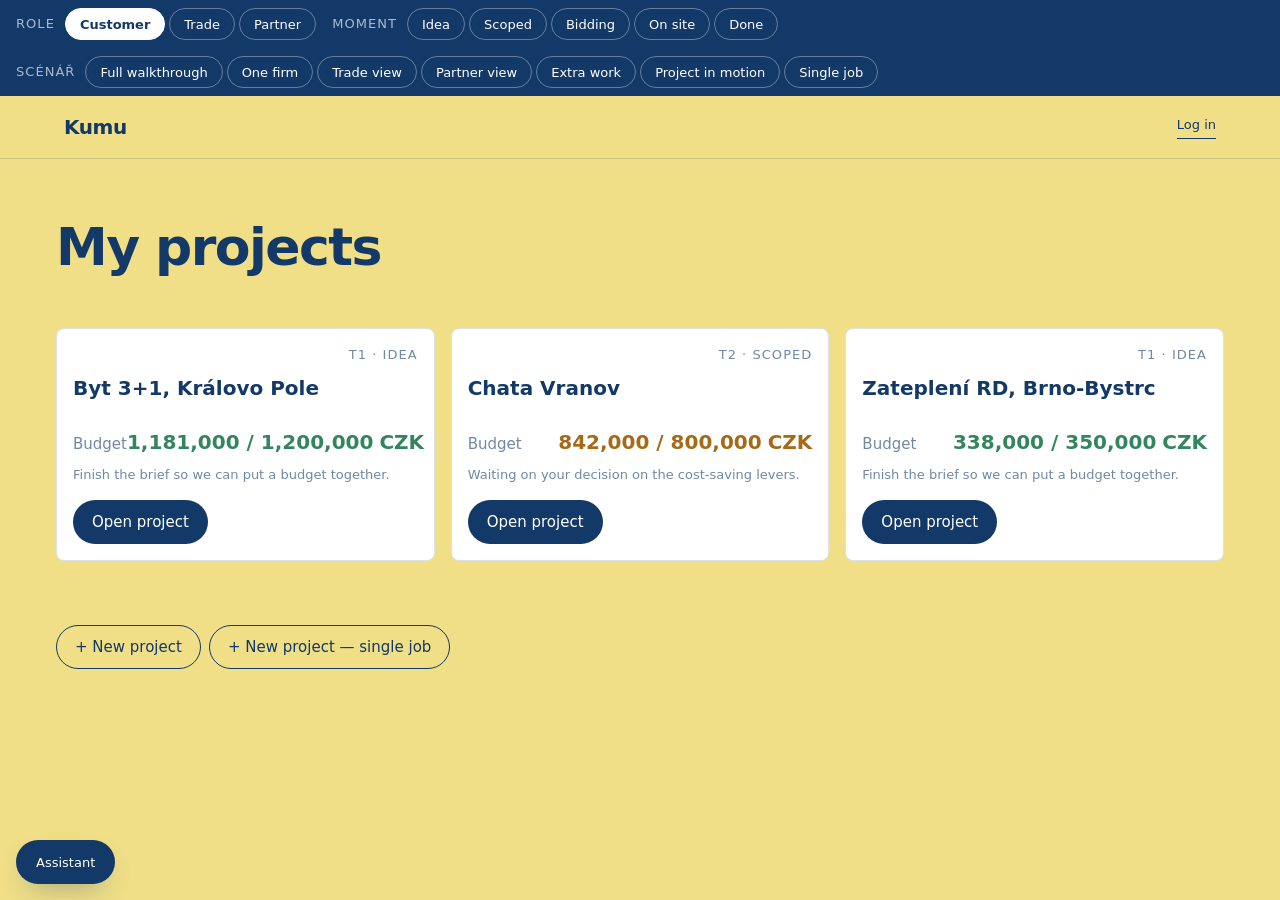
==== commit 6eef704e: "Add files via upload" ====
--- a/index.html
+++ b/index.html
@@ -1275,12 +1275,14 @@
      jinak. Liší se jen umístěním: řemeslnický sheet je position:
      absolute uvnitř .remeslnik-frame__body (position: relative,
      rozměr telefonu); zákaznické obrazovky jsou desktopové bez
-     takového rámu, takže dostávají position: fixed, plovoucí vpravo
+     takového rámu, takže dostávají position: fixed, plovoucí vlevo
      dole — přesně "plovoucí tlačítko, po rozkliknutí překryvná
-     plocha" ze zadání, ne plnoobrazovkový sheet. */
+     plocha" ze zadání, ne plnoobrazovkový sheet.
+     [+] brief 09 — vlevo, ne vpravo (bylo right). Vpravo dole je
+     plovoucí odznak Netlify, který tlačítko i překryv překrýval. */
   .zakaznik-asistent-btn {
     position: fixed;
-    right: var(--space-2);
+    left: var(--space-2);
     bottom: var(--space-2);
     z-index: 40;
     font-family: inherit;
@@ -1296,7 +1298,7 @@
   }
   .zakaznik-asistent-sheet {
     position: fixed;
-    right: var(--space-2);
+    left: var(--space-2);
     bottom: calc(var(--space-2) + 56px);
     z-index: 41;
     width: min(360px, calc(100vw - 2 * var(--space-2)));
@@ -1659,6 +1661,36 @@
      kandidáty, vrátí se joby beze změny data) — harmonogram tak
      zůstává vidět i u zatepleni-bystrc, jak zadání briefu 08 žádá,
      místo aby zmizel spolu se seznamem jobů.
+     ========================================================== */
+
+  /* ==========================================================
+     BRIEF 09 — "+ NEW PROJECT — SINGLE JOB" S ČÍSLY, NE S NULAMI
+     Akce novy-projekt zakládala jednojobový projekt jako prázdný stub
+     (strop 0, plocha 0, job bez od/do, bez položek) — dialog na Briefu
+     je jen sekvence otázek, nikdy tahle data nedoplní, takže B1,
+     rozpočet i harmonogram počítaly z nul a z null dat (harmonogram
+     končil na "NaN undefined", protože b6Dny()/fmtDate() dostaly
+     job.od/job.do === null). Oprava: větev "jedna-prace" v novy-projekt
+     teď dělá hlubokou kopii zatepleni-bystrc (JSON.parse(JSON.
+     stringify(...))), přepíše jen id, identita.nazev a okamzik — je to
+     hrubé demo, jde o čísla na cestě, ne o skutečné zadávání. Klon
+     nemá řádek v OKAMZIK_STAVY_JOBU (tabulka je volitelná, primenOkamzik()
+     se bez řádku tiše vrátí), job si nese zralost/stavTrhu přímo z
+     klonovaných dat. Větev "rekonstrukce" zůstává prázdný stub jako
+     dřív — dlouhá forma zadání se v prototypu neřeší.
+
+     renderF3Harmonogram() navíc dostal vlastní guard nezávislý na
+     zdroji dat: joby bez od/do se do mřížky nepočítají; nemá-li
+     harmonogram žádný naplánovaný job, vypíše se jedna věta
+     ("Schedule appears once the dates are set.") místo mřížky s NaN.
+     Kryje to i budoucí prázdné projekty typu "rekonstrukce", ne jen
+     tenhle konkrétní stub.
+
+     Asistent (state.ui.zakaznik) se přesunul z pravého dolního rohu do
+     levého — vpravo dole je plovoucí odznak Netlify, který tlačítko i
+     překryv zakrýval. Jen .zakaznik-asistent-btn/-sheet; řemeslnický
+     asistent je jiný vzor (překryv nad mobilní plochou, ne plovoucí
+     roh) a nemění se.
      ========================================================== */
 
   /* ==========================================================
@@ -4840,18 +4872,29 @@
 
   // --- F3 × zákazník — skládání týmu (krok 6) --------------------------
 
+  // [+] brief 09 — job bez od/do (prázdný "rekonstrukce" stub z
+  // novy-projekt, nebo cokoli budoucího bez naplánovaného termínu) by
+  // jinak vešel do b6Dny()/fmtDate() a vypsal "NaN undefined". Bez
+  // aspoň jednoho naplánovaného jobu není co kreslit — poctivá věta
+  // místo rozbité mřížky, harmonogram samotný ale zůstává (nikdy se
+  // neskrývá celý blok, viz brief 08 §7).
   function renderF3Harmonogram() {
-    var joby = f3EfektivniJoby();
+    var joby = f3EfektivniJoby().filter(function (b) { return b.od && b.do; });
     var vybrane = state.ui.f3.vybrane;
-    var rangeStart = joby[0].od;
-    var rangeEnd = joby[joby.length - 1].do;
-    var stavTrida = function (i, b) {
-      return (b.kandidati && vybrane[i]) ? "filled" : "";
-    };
+    var body;
+    if (joby.length === 0) {
+      body = '<p class="block-card__note" style="margin:0;">Schedule appears once the dates are set.</p>';
+    } else {
+      var rangeStart = joby[0].od;
+      var rangeEnd = joby[joby.length - 1].do;
+      var stavTrida = function (i, b) {
+        return (b.kandidati && vybrane[i]) ? "filled" : "";
+      };
+      body = renderB6Grid(joby, rangeStart, rangeEnd, stavTrida) + renderB6Footer(rangeEnd);
+    }
     return '<div class="block-card">' +
       '<div class="block-card__kicker"><span class="microlabel">B6 · schedule</span></div>' +
-      renderB6Grid(joby, rangeStart, rangeEnd, stavTrida) +
-      renderB6Footer(rangeEnd) +
+      body +
     '</div>';
   }
 
@@ -5284,43 +5327,49 @@
     } else if (action === "zak-asistent-send") {
       updateUi(function (ui) { ui.zakaznik.asistentDotaz = 0; });
     } else if (action === "novy-projekt") {
-      // [+] N1 §3 — žádný skutečný formulář, jen prázdný projekt na F1
-      // (kopie struktury Zateplení Bystrc bez dat), aby šlo ukázat, že
-      // "Moje projekty" umí přibývat. Dialog na F1 zadání doplní stejně
-      // jako u kteréhokoli jiného projektu.
+      // [+] N1 §3 — žádný skutečný formulář, jen nový projekt na
+      // Landingu, aby šlo ukázat, že "Moje projekty" umí přibývat.
+      // Dialog na Briefu zadání nikdy doplní doopravdy — je to
+      // sekvence otázek, ne skutečný sběr — takže se do zadani/identita
+      // nikdy nic nepropíše.
       // [+] brief 05 §5 — projekt.typ zmizelo, jeJednaPrace() se ptá na
-      // joby.length. "Jedna práce" proto dostává jeden prázdný stub
-      // job (jen aby joby.length === 1 sedělo od první chvíle), místo
-      // aby se typ pamatoval na projektu zvlášť. "Rekonstrukce" žádný
-      // job nedostává — zůstává na 0, tedy dlouhá forma, přesně jako
-      // dřív. Skutečná data do jobu (nazev, termíny, položky) dodá až
-      // reálný průchod F1—F3, který tenhle prototyp nekreslí.
+      // joby.length.
+      // [+] brief 09 — klon zatepleni-bystrc místo prázdného stubu.
+      // Prázdný jednojobový stub (strop 0, plocha 0, job bez od/do a
+      // bez položek) nechával celou cestu — B1, rozpočet, harmonogram —
+      // počítat z nul a z null dat ("NaN undefined" v harmonogramu).
+      // Je to hrubé demo: jde o to, aby cesta měla čísla, ne o to, aby
+      // se data zadávala doopravdy. "Rekonstrukce" zůstává prázdná
+      // záměrně — dlouhá forma, přesně jako dřív.
       var novyId = "novy-projekt-" + (projekty.length + 1);
       var novyTyp = el.getAttribute("data-typ") || "rekonstrukce";
-      var novyZadani = { strop: 0, terminDo: "", bydliBehem: false, svepomoci: [], terminPevny: false };
-      var novyJoby = [];
+      var novyProjekt;
       if (novyTyp === "jedna-prace") {
-        novyZadani.dotace = null;
-        novyJoby = [ { nazev: "", od: null, do: null, stavPopisek: "Waiting on bids", nabidka: null,
-          realizator: { jmeno: "", profese: "" }, zralost: "zadano", stavTrhu: "poptano",
-          polozky: [], paky: [] } ];
+        var vzor = projekty.filter(function (p) { return p.id === "zatepleni-bystrc"; })[0];
+        novyProjekt = JSON.parse(JSON.stringify(vzor));
+        novyProjekt.id = novyId;
+        novyProjekt.identita.nazev = "New project";
+        novyProjekt.okamzik = null;
+        // remeslnik/partner zůstávají null jako u vzoru. Klon nemá
+        // řádek v OKAMZIK_STAVY_JOBU (tabulka je volitelná —
+        // primenOkamzik() se bez řádku tiše vrátí), job si tak nese
+        // zralost/stavTrhu přímo z klonovaných dat.
       } else {
-        novyZadani.jadroBourat = false;
-        novyZadani.kuchynNaMiru = false;
+        novyProjekt = {
+          id: novyId,
+          okamzik: null,
+          identita: { nazev: "New project", plocha: 0, typ: "", lokalita: "" },
+          zadani: { strop: 0, terminDo: "", bydliBehem: false, svepomoci: [], terminPevny: false, jadroBourat: false, kuchynNaMiru: false },
+          poptavka: { zpusob: "oboji" },
+          joby: [], nabidkyFirem: [], klicoveOtazky: [], vicepráce: [], vyuctovani: [],
+          rezervaMimoJoby: 0, predani: null,
+          remeslnik: null, partner: null
+        };
       }
-      projekty.push({
-        id: novyId,
-        okamzik: null,
-        identita: { nazev: "New project", plocha: 0, typ: "", lokalita: "" },
-        zadani: novyZadani,
-        poptavka: { zpusob: "oboji" },
-        joby: novyJoby, nabidkyFirem: [], klicoveOtazky: [], vicepráce: [], vyuctovani: [],
-        rezervaMimoJoby: 0, predani: null,
-        remeslnik: null, partner: null
-      });
-      // [+] brief 07 — nový, prázdný projekt nemá okamzik ani odpovědi,
-      // takže patří na Landing (dřív: pohled "projekt" + okamzik null
-      // → renderF1Screen() dělalo totéž).
+      projekty.push(novyProjekt);
+      // [+] brief 07 — nový projekt nemá okamzik ani odpovědi, takže
+      // patří na Landing (dřív: pohled "projekt" + okamzik null →
+      // renderF1Screen() dělalo totéž).
       state.ui.zakaznik.obrazovka = "landing";
       setState({ aktivniProjektId: novyId });
     } else if (action === "rem-nav") {
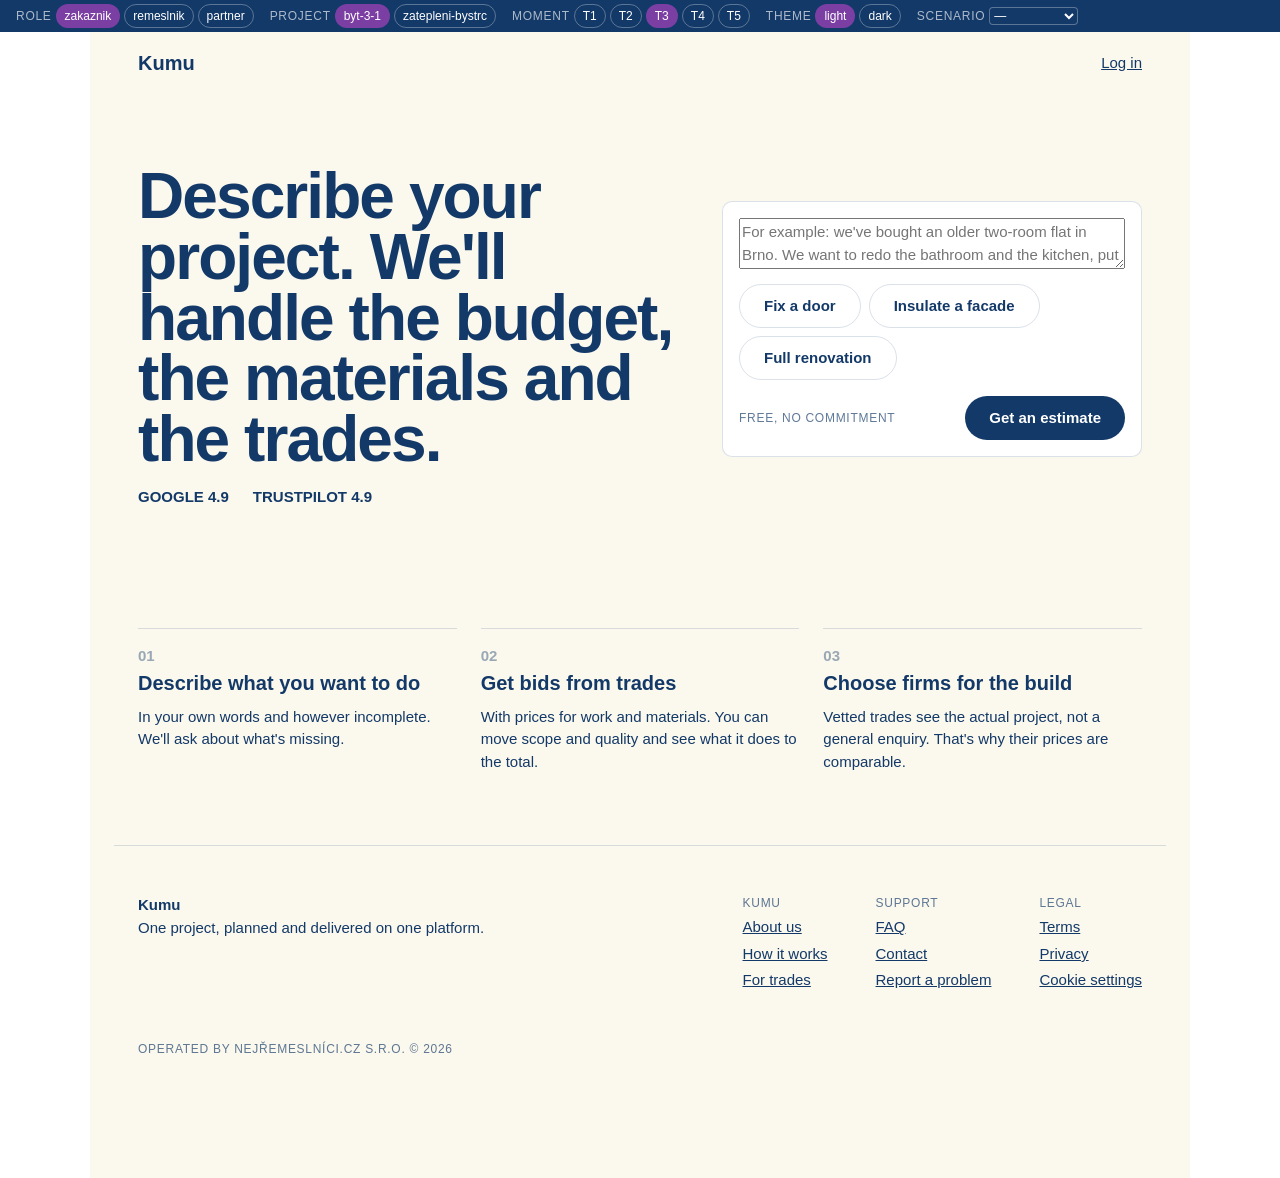
==== commit 1fba01d4: "Add files via upload" ====
--- a/index.html
+++ b/index.html
@@ -1,5610 +1,18 @@
-<!DOCTYPE html>
+<!doctype html>
 <html lang="en">
 <head>
-<meta charset="UTF-8" />
-<meta name="viewport" content="width=device-width, initial-scale=1" />
-<title>Kumu — prototyp</title>
-<link rel="stylesheet" href="styles/tokens.css" />
-<style>
-  /* ============================================================
-     RESET A ZÁKLAD
-     kumu-kostra.md §7: plochy od kraje ke kraji, žádné odsazení
-     na úrovni stránky.
-     ============================================================ */
-
-  *, *::before, *::after { box-sizing: border-box; }
-  html, body { margin: 0; padding: 0; }
-
-  body {
-    font-family: var(--font-sans);
-    font-size: var(--type-body);
-    font-weight: var(--weight-body);
-    line-height: var(--leading-body);
-    color: var(--text-primary);
-    background: var(--surface);
-  }
-
-  h1, h2, h3, p, dl, dd { margin: 0; }
-  /* Autorčina žádost — H1 v celém produktu serifem, podle referenčního
-     screenshotu vstupní obrazovky. Jediné h1 v souboru je teď hero
-     nadpis, ale pravidlo je obecné, ne vázané na .hero__headline. */
-  h1 { font-family: var(--font-serif); }
-
-  /* ============================================================
-     DEMO CHROME
-     kumu-kostra.md §7 a CLAUDE.md „Stav": úzký proužek NAD horním
-     pruhem Kumu, na --surface-inverse. Ne tmavý pruh dole — ten
-     patří produktu (fázový pruh na vstupní obrazovce, krok 3).
-     ============================================================ */
-
-  .demo-chrome {
-    background: var(--surface-inverse);
-    color: var(--text-inverse);
-    padding: var(--space-1) var(--space-2);
-    display: flex;
-    flex-wrap: wrap;
-    align-items: center;
-    gap: var(--space-2);
-    font-size: var(--type-caption);
-  }
-
-  .demo-chrome__group {
-    display: flex;
-    align-items: center;
-    gap: 6px;
-  }
-
-  .demo-chrome__label {
-    text-transform: uppercase;
-    letter-spacing: var(--tracking-caps);
-    opacity: 0.65;
-    margin-right: 4px;
-  }
-
-  .demo-chrome__pills {
-    display: flex;
-    gap: 4px;
-  }
-
-  .demo-chrome button {
-    font-family: inherit;
-    font-size: var(--type-caption);
-    color: var(--text-inverse);
-    background: transparent;
-    border: 1px solid color-mix(in srgb, var(--text-inverse) 35%, transparent);
-    border-radius: var(--radius-pill);
-    padding: 6px 14px;
-    min-height: 32px;
-    cursor: pointer;
-  }
-
-  .demo-chrome button[aria-pressed="true"] {
-    background: var(--text-inverse);
-    color: var(--surface-inverse);
-    border-color: var(--text-inverse);
-    font-weight: var(--weight-heading);
-  }
-
-  .demo-chrome button:focus-visible {
-    outline: var(--focus-width) solid var(--text-inverse);
-    outline-offset: var(--focus-offset);
-  }
-
-  .demo-chrome button:disabled { opacity: 0.35; cursor: not-allowed; }
-
-  .scenar-bar__popis { flex: 1 1 300px; opacity: 0.9; }
-
-  /* ============================================================
-     PLOCHA KROKU 1
-     „Nic ukazatelného, ale drží to" — kumu-kostra.md §9. Tohle
-     NENÍ obrazovka F1—F5, je to důkaz, že stav a data drží
-     pohromadě pro všech 15 kombinací role × fáze. Skutečné
-     obrazovky přijdou v kroku 3.
-     ============================================================ */
-
-  .scaffold-note {
-    max-width: var(--container-prose);
-    margin: 0 auto;
-    padding: var(--space-3) var(--space-2) 0;
-    color: var(--text-secondary);
-    font-size: var(--type-caption);
-  }
-
-  .cell {
-    max-width: var(--container-prose);
-    margin: var(--space-2) auto var(--space-5);
-    padding: 0 var(--space-2);
-  }
-
-  .cell__heading {
-    display: flex;
-    align-items: baseline;
-    gap: var(--space-2);
-    margin-bottom: var(--space-1);
-  }
-
-  .cell__combo {
-    font-size: var(--type-display);
-    font-weight: var(--weight-display);
-    letter-spacing: var(--tracking-display);
-    line-height: var(--leading-display);
-  }
-
-  .cell__badge {
-    text-transform: uppercase;
-    letter-spacing: var(--tracking-caps);
-    font-size: var(--type-caption);
-    color: var(--text-secondary);
-  }
-
-  .cell__badge--inactive {
-    color: var(--text-primary);
-    background: var(--surface-raised);
-    border: var(--border-width) solid var(--border);
-    border-radius: var(--radius-pill);
-    padding: 3px 10px;
-  }
-
-  .cell__text {
-    font-size: var(--type-body);
-    line-height: var(--leading-body);
-    max-width: 46ch;
-  }
-
-  hr.hairline {
-    border: none;
-    border-top: var(--border-width) solid var(--border);
-    margin: var(--space-2) 0;
-  }
-
-  /* ============================================================
-     DEBUG PANEL — důkaz jednoho zdroje čísel
-     Nic tady není karta s peněžní částkou v produktovém smyslu
-     (žádné B3), takže tenhle panel schválně NEpoužívá --color-over
-     / --color-under — ta jsou vyhrazená pro skutečný blok B3.
-     ============================================================ */
-
-  .debug-panel {
-    max-width: var(--container-prose);
-    margin: var(--space-4) auto var(--space-3);
-    padding: var(--space-2);
-    background: var(--surface-raised);
-    border: var(--border-width) solid var(--border);
-    border-radius: var(--radius-card);
-  }
-
-  .debug-panel__title {
-    font-size: var(--type-caption);
-    text-transform: uppercase;
-    letter-spacing: var(--tracking-caps);
-    color: var(--text-secondary);
-    margin-bottom: var(--space-1);
-  }
-
-  .debug-panel dl {
-    display: grid;
-    grid-template-columns: 1fr auto;
-    row-gap: 6px;
-    column-gap: var(--space-2);
-  }
-
-  .debug-panel dt { color: var(--text-secondary); }
-  .debug-panel dd { text-align: right; font-variant-numeric: tabular-nums lining-nums; }
-
-  /* ============================================================
-     KROK 2 — KATALOG BLOKŮ
-     kumu-kostra.md §9 krok 2: komponenty 10/11 ve všech stavech,
-     pak B1—B6 a B8 ve všech režimech. Staticky — klikací chování
-     (zaškrtnutí páky, výběr nabídky) přijde s obrazovkami v kroku 3.
-     ============================================================ */
-
-  .catalog {
-    max-width: var(--container);
-    margin: 0 auto;
-    padding: 0 var(--space-2) var(--space-5);
-  }
-
-  .catalog__intro {
-    max-width: var(--container-prose);
-    color: var(--text-secondary);
-    font-size: var(--type-caption);
-    margin-bottom: var(--space-3);
-  }
-
-  .catalog__group {
-    margin-top: var(--space-4);
-  }
-
-  .catalog__group-title {
-    font-size: var(--type-heading);
-    font-weight: var(--weight-heading);
-    margin-bottom: var(--space-2);
-  }
-
-  .catalog__row {
-    display: flex;
-    flex-wrap: wrap;
-    gap: var(--space-2);
-    align-items: flex-start;
-  }
-
-  .catalog__row > * { flex: 1 1 360px; min-width: 0; }
-
-  /* Komponenta 9 — mikropopisek verzálkami */
-  .microlabel {
-    text-transform: uppercase;
-    letter-spacing: var(--tracking-caps);
-    font-size: var(--type-caption);
-    color: var(--text-secondary);
-  }
-
-  /* Komponenta 8 — plovoucí bílá karta */
-  .block-card {
-    background: var(--surface-raised);
-    border: var(--border-width) solid var(--border);
-    border-radius: var(--radius-card);
-    padding: var(--space-2);
-  }
-
-  .block-card__kicker {
-    display: flex;
-    justify-content: space-between;
-    align-items: baseline;
-    margin-bottom: var(--space-1);
-  }
-
-  .block-card__title {
-    font-size: var(--type-heading);
-    font-weight: var(--weight-heading);
-    margin: 2px 0 var(--space-2);
-  }
-
-  .block-card__note {
-    font-size: var(--type-caption);
-    color: var(--text-secondary);
-    margin-top: var(--space-1);
-  }
-
-  .block-card__cta {
-    margin-top: var(--space-2);
-  }
-
-  /* Komponenta 10 — položkový seznam s částkami. Sdílená i s B2
-     (question-list) a B5 (package-list) — je to tentýž řádek,
-     jen v jiném kontextu, ne kreslený znovu jinak. */
-  .row-list, .question-list, .package-list { display: flex; flex-direction: column; }
-
-  .row {
-    display: flex;
-    justify-content: space-between;
-    align-items: baseline;
-    gap: var(--space-2);
-    min-height: var(--row-height);
-    border-bottom: var(--row-line);
-    padding: 6px 0;
-  }
-
-  .row:last-child { border-bottom: none; }
-
-  .row__label { color: var(--text-primary); }
-
-  .row__amount {
-    font-variant-numeric: tabular-nums lining-nums;
-    color: var(--text-primary);
-    white-space: nowrap;
-  }
-
-  .row__amount--over  { color: var(--color-over); }
-  .row__amount--under { color: var(--color-under); }
-  .row__amount--muted { color: var(--text-secondary); }
-
-  .row__tag {
-    margin-left: 8px;
-    font-size: var(--type-caption);
-    color: var(--text-secondary);
-  }
-
-  /* Komponenta 11 — řádek součtu. Tři stavy: neutrální / nad / pod. */
-  .total-row {
-    display: flex;
-    justify-content: space-between;
-    align-items: baseline;
-    padding-top: var(--space-1);
-  }
-
-  .total-row__label { font-size: var(--type-body); color: var(--text-secondary); }
-
-  .total-row__amount {
-    color: var(--text-primary);
-  }
-
-  .total-row--over  .total-row__amount { color: var(--color-over); }
-  .total-row--under .total-row__amount { color: var(--color-under); }
-
-  /* Číslo a měna stejně velké — na úrovni Nadpis, jedna z pěti
-     úrovní z kostry §7. Číslo zůstává tučnější (váha Display), aby
-     šlo od měny rozeznat, ale výškou je stejné — a díky tomu i na
-     jednom řádku v jakkoli úzké kartě, bez potřeby cokoli zmenšovat. */
-  .total-row__amount, .offer-card__amount {
-    display: inline-flex;
-    align-items: baseline;
-    gap: 6px;
-    white-space: nowrap;
-    font-variant-numeric: tabular-nums lining-nums;
-  }
-
-  .amount-num {
-    font-size: var(--type-heading);
-    font-weight: var(--total-weight);
-  }
-
-  .amount-ccy {
-    font-size: var(--type-heading);
-    font-weight: var(--weight-heading);
-  }
-
-  /* Ukázka tří stavů komponenty 11 vedle sebe — kartička v pásmu nahoře */
-  .state-sample {
-    display: flex;
-    flex-wrap: wrap;
-    gap: var(--space-2);
-  }
-
-  .state-sample > .block-card { flex: 1 1 260px; }
-
-  /* Definiční tabulka — B1 */
-  .def-list { display: grid; grid-template-columns: 40% 1fr; row-gap: 10px; }
-  .def-list dt { color: var(--text-secondary); }
-  .def-list dd { color: var(--text-primary); margin: 0; }
-
-  /* B2 — klíčové otázky */
-  .question-list { display: flex; flex-direction: column; gap: var(--space-2); }
-  .question-list .row__label { display: block; font-weight: var(--weight-heading); }
-  .question-list .row__impact { display: block; color: var(--text-secondary); font-size: var(--type-caption); margin-top: 2px; }
-
-  /* Pilulkové tlačítko — komponenta 7, jednořádková varianta */
-  .pill-btn {
-    display: inline-block;
-    font-family: inherit;
-    font-size: var(--type-body);
-    border-radius: var(--radius-pill);
-    padding: var(--pill-pad-y) var(--pill-pad-x);
-    min-height: var(--hit-min);
-    cursor: default;
-    border: var(--border-width) solid transparent;
-  }
-
-  .pill-btn--primary {
-    background: var(--action-primary);
-    color: var(--action-primary-fg);
-  }
-
-  .pill-btn--secondary {
-    background: var(--action-secondary);
-    color: var(--text-primary);
-    border-color: var(--action-secondary-border);
-  }
-
-  .pill-btn--small {
-    font-size: var(--type-caption);
-    padding: 6px 12px;
-    min-height: 32px;
-  }
-
-  /* Rozbalovací karta — B4 zákaznický, komponenta 6/9 */
-  .disclosure summary {
-    cursor: pointer;
-    font-weight: var(--weight-heading);
-    font-size: var(--type-heading);
-    list-style: none;
-  }
-
-  .disclosure summary::-webkit-details-marker { display: none; }
-
-  .disclosure[open] summary { margin-bottom: var(--space-2); }
-
-  .disclosure ul {
-    margin: 0;
-    padding: 0;
-    list-style: none;
-  }
-
-  .disclosure li {
-    display: flex;
-    justify-content: space-between;
-    border-bottom: var(--row-line);
-    padding: 6px 0;
-  }
-
-  .disclosure li:last-child { border-bottom: none; }
-
-  /* Materiálová tabulka — B4 partnerský */
-  .material-table { width: 100%; border-collapse: collapse; }
-  .material-table th {
-    text-align: left;
-    font-size: var(--type-caption);
-    text-transform: uppercase;
-    letter-spacing: var(--tracking-caps);
-    color: var(--text-secondary);
-    font-weight: var(--weight-body);
-    border-bottom: var(--border-width) solid var(--border);
-    padding: 0 8px 8px 0;
-  }
-  .material-table td {
-    border-bottom: var(--row-line);
-    padding: 10px 8px 10px 0;
-    vertical-align: middle;
-  }
-  .material-table tr:last-child td { border-bottom: none; }
-  .material-table tr[data-neurceno] td { color: var(--text-secondary); }
-
-  /* Partner — přehled (čtyři metriky + regionální box) */
-  .partner-stats { display: flex; flex-wrap: wrap; gap: var(--space-3); }
-  .partner-stat { flex: 1 1 180px; }
-  .partner-stat__label { font-size: var(--type-caption); color: var(--text-secondary); margin-bottom: 4px; }
-  .partner-stat__value { font-size: var(--type-display); font-weight: var(--weight-display); color: var(--text-primary); }
-  .partner-region__empty {
-    border: 1px dashed var(--border-strong);
-    border-radius: var(--radius-card);
-    min-height: 140px;
-    display: flex;
-    align-items: center;
-    justify-content: center;
-    color: var(--text-secondary);
-    font-size: var(--type-body);
-    margin-top: var(--space-1);
-  }
-
-  /* Partner — poptávky, rozbalitelné */
-  .enquiry-head { display: flex; justify-content: space-between; align-items: flex-start; gap: var(--space-2); }
-  .enquiry-head__main { display: block; min-width: 0; }
-  .enquiry-head__title { font-weight: var(--weight-heading); display: block; }
-  .enquiry-head__meta {
-    display: block;
-    font-size: var(--type-caption);
-    color: var(--text-secondary);
-    margin-top: 2px;
-  }
-  .enquiry-head__right { display: flex; align-items: center; gap: var(--space-2); }
-  .enquiry-chevron { font-size: var(--type-heading); color: var(--text-secondary); line-height: 1; }
-
-  /* Partner — patička poptávky: souhrn nabídky + odeslání */
-  .enquiry-foot {
-    display: flex;
-    justify-content: space-between;
-    align-items: center;
-    flex-wrap: wrap;
-    gap: var(--space-2);
-    margin-top: var(--space-2);
-  }
-  .enquiry-foot__summary { font-size: var(--type-caption); color: var(--text-secondary); }
-  .enquiry-foot__total { color: var(--text-primary); font-variant-numeric: tabular-nums lining-nums; }
-  .enquiry-foot__sent { font-size: var(--type-caption); color: var(--text-secondary); }
-
-  /* Řádková reference materiálu — drobný kód pod názvem položky */
-  .material-table__ref {
-    display: block;
-    font-size: var(--type-caption);
-    color: var(--text-secondary);
-    font-variant-numeric: tabular-nums lining-nums;
-  }
-
-  /* Tlačítka jsou v prototypu klikací — .pill-btn má cursor: default,
-     protože slouží i jako statická ukázka v katalogu bloků. */
-  button.pill-btn { cursor: pointer; }
-  button.pill-btn:disabled { opacity: var(--disabled-opacity); cursor: not-allowed; }
-
-  /* Balíčky — B5 přehled */
-  .package-list { display: flex; flex-direction: column; }
-  .package-list .row { flex-wrap: wrap; }
-  .package-list .row__meta { color: var(--text-secondary); font-size: var(--type-caption); }
-  .package-list .row__status {
-    display: block;
-    font-size: var(--type-caption);
-    text-transform: uppercase;
-    letter-spacing: var(--tracking-caps);
-    color: var(--text-secondary);
-  }
-
-  /* Stejný grafický jazyk jako harmonogram: plný puntík = nabídka
-     vybraná, obrysový = čekáme. Grafika, ne text — proto --graphic-
-     under, nikdy --color-under (ten je textová zeleň úspory). */
-  .package-list__dot {
-    display: inline-block;
-    width: 8px;
-    height: 8px;
-    border-radius: 50%;
-    border: 1.5px solid var(--graphic-track);
-    margin-right: 6px;
-    vertical-align: middle;
-  }
-
-  .package-list__dot--filled {
-    background: var(--graphic-under);
-    border-color: var(--graphic-under);
-  }
-
-  /* Harmonogram — B6, komponenty s grafikou (nikdy text). Přepracováno
-     podle autorčina screenshotu: popisek nad každým balíčkem, pruh pod
-     ním v samostatném sloupci (ne přes sebe na jedné ose) — šířka
-     sloupce úměrná délce balíčku přes flex-grow (b6Dny()). Nahradilo
-     dřívější .timeline* na absolutním pozicování. */
-  .b6-range {
-    display: flex;
-    justify-content: space-between;
-    font-size: var(--type-caption);
-    color: var(--text-secondary);
-    margin-bottom: var(--space-1);
-  }
-  .b6-grid { display: flex; gap: 8px; }
-  .b6-col { min-width: 0; }
-  .b6-col__label {
-    font-size: var(--type-caption);
-    color: var(--text-secondary);
-    margin-bottom: 6px;
-    white-space: nowrap;
-    overflow: hidden;
-    text-overflow: ellipsis;
-  }
-  .b6-col__bar {
-    height: 10px;
-    border-radius: var(--meter-radius);
-    border: 1.5px solid var(--graphic-track);
-    background: transparent;
-  }
-  .b6-col__bar--done,
-  .b6-col__bar--filled { background: var(--graphic-under); border-color: var(--graphic-under); }
-  .b6-col__bar--active { background: var(--color-accent); border-color: var(--color-accent); }
-  .b6-footer__title { margin: 0; font-weight: var(--weight-heading); }
-  .b6-footer__note { margin: 2px 0 0; font-size: var(--type-caption); color: var(--text-secondary); }
-
-  /* B8 výběr — zaškrtávací páka */
-  .lever-row {
-    display: flex;
-    gap: 12px;
-    align-items: flex-start;
-    padding: 10px 0;
-    border-bottom: var(--row-line);
-  }
-  .lever-row:last-of-type { border-bottom: none; }
-  .lever-row__box {
-    flex: none;
-    width: var(--check-size);
-    height: var(--check-size);
-    border: 1.5px solid var(--check-border);
-    border-radius: 4px;
-    margin-top: 2px;
-  }
-  .lever-row__body { flex: 1; }
-  .lever-row__head { display: flex; justify-content: space-between; gap: var(--space-2); }
-  .lever-row__impact { color: var(--text-secondary); font-size: var(--type-caption); margin-top: 2px; }
-
-  /* B8 varianty — dvě cesty */
-  .choice-row { display: flex; flex-wrap: wrap; gap: var(--space-2); }
-  .choice-card {
-    flex: 1 1 260px;
-    border: var(--border-width) solid var(--choice-border);
-    border-radius: var(--radius-card);
-    padding: var(--space-2);
-  }
-  .choice-card--selected { border-color: var(--choice-border-on); background: var(--choice-bg-on); }
-  .choice-card__title { font-weight: var(--weight-heading); margin-bottom: 4px; }
-  .choice-card__meta { color: var(--text-secondary); font-size: var(--type-caption); }
-
-  /* B8 nabídky — karty firem */
-  .offer-row { display: flex; flex-wrap: wrap; gap: var(--space-2); }
-  .offer-card {
-    flex: 1 1 220px;
-    border: var(--border-width) solid var(--border);
-    border-radius: var(--radius-card);
-    padding: var(--space-2);
-  }
-  .offer-card__name { font-weight: var(--weight-heading); }
-  .offer-card__amount {
-    margin: 6px 0;
-    color: var(--text-primary);
-  }
-  .offer-card__meta { color: var(--text-secondary); font-size: var(--type-caption); }
-
-  /* ============================================================
-     KROK 3 — SKUTEČNÉ OBRAZOVKY (F1, F2 zákazník)
-     Rozvržení, proporce a hierarchie podle reference/entry-screen.html
-     (Claude Design). Barvy a velikosti výhradně z tokens.css — reference
-     vznikla před volbou palety a má vlastní plynulou škálu, tu nepřebírám.
-     ============================================================ */
-
-  .screen { background: var(--surface); }
-
-  /* Horní pruh produktu — NE demo chrome. Demo chrome je nad tímhle. */
-  .kumu-topbar {
-    display: flex;
-    align-items: center;
-    justify-content: space-between;
-    gap: var(--space-2);
-    padding: var(--space-2) clamp(20px, 5vw, 80px);
-    border-bottom: var(--border-width) solid var(--border);
-  }
-  .kumu-wordmark {
-    font-size: var(--type-heading);
-    font-weight: var(--weight-display);
-    letter-spacing: var(--tracking-display);
-  }
-  .kumu-login {
-    font-size: var(--type-caption);
-    text-decoration: none;
-    color: var(--text-primary);
-    border-bottom: var(--border-width) solid var(--border-strong);
-    padding-bottom: 3px;
-  }
-
-  /* Sdílený kontejner — autorka chce obsah omezený na max-width 1024,
-     zarovnaný na střed, ať plocha zůstává od kraje ke kraji (barva),
-     ale karty napříč sekcemi (hero, "Jak to funguje") mají stejné
-     levé i pravé hrany bez ohledu na šířku okna. */
-  .page-container { max-width: 1024px; margin: 0 auto; }
-
-  /* Hero — dva sloupce, asymetrické (~55/45), ne na střed */
-  .hero { padding: clamp(var(--space-4), 6vw, var(--space-5)) clamp(20px, 5vw, 80px); }
-  .hero__inner {
-    display: flex;
-    flex-wrap: wrap;
-    justify-content: space-between;
-    gap: clamp(var(--space-3), 4vw, var(--space-4));
-    align-items: flex-start;
-  }
-  .hero__headline { flex: 1 1 380px; min-width: 0; max-width: 640px; }
-  .hero__field { flex: 1 1 420px; min-width: 0; max-width: 560px; }
-
-  /* Čísla z autorčina Claude Design panelu vlastností pro h1: DM Serif
-     Display, 38px, line-height 43, tracking 0%, max-width 384
-     (Tailwind max-w-sm). Váha upravena na semi-bold (600) na autorčinu
-     žádost — DM Serif Display má jen jeden nativní řez (400), 600 tedy
-     dorýsuje prohlížeč syntetickým ztučněním. Nepoužívá sdílené
-     --type-display-xl/--weight-display (ty zůstávají pro F5 "Done"),
-     tenhle nadpis má vlastní hodnoty přímo podle zdroje. */
-  .hero__headline h1 {
-    margin: 0;
-    max-width: 384px;
-    font-size: 38px;
-    font-weight: 600;
-    line-height: 43px;
-    letter-spacing: 0;
-    color: var(--text-primary);
-  }
-
-  .proof {
-    display: flex;
-    align-items: stretch;
-    gap: var(--space-3);
-    margin-top: var(--space-3);
-    padding-top: var(--space-2);
-    border-top: var(--border-width) solid var(--border);
-  }
-  .proof__item { display: flex; flex-direction: column; gap: 6px; }
-  .proof__source {
-    font-size: var(--type-caption);
-    text-transform: uppercase;
-    letter-spacing: var(--tracking-caps);
-    color: var(--text-secondary);
-  }
-  .proof__score { display: flex; align-items: baseline; gap: 8px; color: var(--color-accent); }
-  .proof__num { font-size: var(--type-heading); font-weight: var(--weight-display); }
-  .proof__stars { font-size: var(--type-caption); letter-spacing: 2px; }
-  .proof__divider { width: var(--border-width); background: var(--border-strong); }
-
-  /* Pole — orámovaná karta, tři pásma oddělená linkami. Kreslená šipka
-     (dřívější jediná dekorace v produktu, kumu-tokeny-a-komponenty.md
-     §3b) nahrazena textovým odkazem "Start here →" podle referenčního
-     screenshotu — sedí uvnitř karty, ne jako přesah nad ní. */
-  .field-card__starthere {
-    text-align: right;
-    font-size: var(--type-caption);
-    color: var(--text-secondary);
-    padding: var(--space-1) var(--space-2) 0;
-  }
-
-  .field-card {
-    background: var(--surface-raised);
-    border: var(--border-width) solid var(--border-strong);
-    border-radius: var(--radius-card);
-    overflow: hidden;
-  }
-  .field-card textarea {
-    display: block;
-    width: 100%;
-    border: none;
-    outline: none;
-    resize: vertical;
-    background: transparent;
-    color: var(--text-primary);
-    font-family: inherit;
-    font-size: var(--type-body);
-    line-height: var(--leading-body);
-    padding: var(--space-2);
-    min-height: 132px;
-  }
-  .field-card textarea::placeholder { color: var(--text-secondary); }
-  .field-card__meta {
-    padding: var(--space-2);
-    border-top: var(--border-width) solid var(--border);
-  }
-  .chip-row { display: flex; gap: 8px; flex-wrap: wrap; margin-bottom: var(--space-1); }
-  .chip {
-    font-family: inherit;
-    padding: 7px 14px;
-    border-radius: var(--radius-pill);
-    border: var(--border-width) solid var(--border);
-    background: transparent;
-    color: var(--text-secondary);
-    font-size: var(--type-caption);
-    cursor: pointer;
-    min-height: 32px;
-  }
-  .chip[aria-pressed="true"] {
-    border-color: var(--color-accent);
-    background: var(--surface-accent);
-    color: var(--color-accent);
-    font-weight: var(--weight-heading);
-  }
-  .reassurance { margin: 0; font-size: var(--type-caption); line-height: var(--leading-caption); color: var(--text-secondary); }
-  .field-card__actions {
-    padding: var(--space-1) 10px;
-    border-top: var(--border-width) solid var(--border);
-  }
-  .field-card__actions .pill-btn {
-    width: 100%;
-    text-align: center;
-  }
-
-  /* Dialog — po odeslání pole zmizí, nastoupí konverzace */
-  .dialog { display: flex; flex-direction: column; gap: var(--space-2); padding: var(--space-2); }
-  .dialog__msg { display: flex; }
-  .dialog__msg--user { justify-content: flex-end; }
-  .dialog__bubble {
-    max-width: 80%;
-    padding: 10px 14px;
-    border-radius: var(--radius-card);
-    font-size: var(--type-body);
-    line-height: var(--leading-body);
-  }
-  .dialog__msg--assistant .dialog__bubble { background: var(--surface); border: var(--border-width) solid var(--border); }
-  .dialog__msg--user .dialog__bubble { background: var(--action-primary); color: var(--action-primary-fg); }
-  .dialog__choices { display: flex; gap: 8px; flex-wrap: wrap; padding-left: 2px; }
-  .dialog__choice {
-    font-family: inherit;
-    padding: 8px 16px;
-    border-radius: var(--radius-pill);
-    border: var(--border-width) solid var(--border-strong);
-    background: var(--surface-raised);
-    color: var(--text-primary);
-    font-size: var(--type-body);
-    cursor: pointer;
-    min-height: var(--hit-min);
-  }
-  .dialog__choice:hover { border-color: var(--color-accent); }
-
-  /* krok 9 — volný text vedle rychlých odpovědí, plus "přemýšlím…" */
-  .dialog__input-row { display: flex; gap: 8px; }
-  .dialog__input {
-    flex: 1;
-    font-family: inherit;
-    font-size: var(--type-body);
-    padding: 10px 14px;
-    border-radius: var(--radius-pill);
-    border: var(--border-width) solid var(--border-strong);
-    background: var(--surface-raised);
-    color: var(--text-primary);
-    min-height: var(--hit-min);
-  }
-  .dialog__input:focus-visible { outline: var(--focus-width) solid var(--focus); outline-offset: var(--focus-offset); }
-  .dialog__bubble--thinking { display: flex; gap: 4px; align-items: center; padding: 14px; }
-  .dialog__bubble--thinking span {
-    width: 6px; height: 6px; border-radius: 50%;
-    background: var(--text-secondary);
-    animation: dialog-thinking 1s infinite ease-in-out;
-  }
-  .dialog__bubble--thinking span:nth-child(2) { animation-delay: 0.15s; }
-  .dialog__bubble--thinking span:nth-child(3) { animation-delay: 0.3s; }
-  @keyframes dialog-thinking {
-    0%, 80%, 100% { opacity: 0.25; }
-    40% { opacity: 1; }
-  }
-  @media (prefers-reduced-motion: reduce) {
-    .dialog__bubble--thinking span { animation: none; opacity: 0.6; }
-  }
-
-  /* Ukázka výstupu — obrys telefonu s přesahujícími kartami */
-  .collage-section {
-    padding: clamp(var(--space-4), 6vw, var(--space-4)) clamp(20px, 5vw, 80px);
-    border-top: var(--border-width) solid var(--border);
-  }
-  .collage-section__label {
-    text-align: center;
-    font-size: var(--type-caption);
-    letter-spacing: var(--tracking-caps);
-    text-transform: uppercase;
-    color: var(--text-secondary);
-    margin: 0 0 var(--space-3);
-  }
-  .collage {
-    position: relative;
-    width: 100%;
-    max-width: 1100px;
-    margin: 0 auto;
-  }
-  .collage__stage {
-    position: relative;
-    width: 1100px;
-    height: 660px;
-    transform-origin: top left;
-  }
-
-  .phone-mock {
-    position: absolute;
-    left: 50%;
-    top: 24px;
-    transform: translateX(-50%);
-    width: 280px;
-    height: 570px;
-    border-radius: 40px;
-    background: var(--surface-inverse);
-    padding: 12px;
-  }
-  .phone-mock__screen {
-    width: 100%;
-    height: 100%;
-    border-radius: 30px;
-    background: var(--surface);
-    padding: var(--space-2);
-    display: flex;
-    flex-direction: column;
-    gap: var(--space-2);
-    overflow: hidden;
-  }
-  .phone-mock__top { display: flex; justify-content: space-between; align-items: center; }
-  .phone-mock__brand { font-size: var(--type-body); font-weight: var(--weight-display); }
-  .phone-mock__tag { font-size: var(--type-caption); color: var(--text-secondary); }
-  .phone-mock__label { font-size: var(--type-caption); text-transform: uppercase; letter-spacing: var(--tracking-caps); color: var(--text-secondary); }
-  .phone-mock__title { font-size: var(--type-heading); font-weight: var(--weight-heading); line-height: var(--leading-heading); }
-  .phone-mock__rows { display: flex; flex-direction: column; gap: var(--space-1); }
-  .phone-mock__row { display: flex; justify-content: space-between; font-size: var(--type-caption); }
-  .phone-mock__row-strong { font-weight: var(--weight-heading); color: var(--text-primary); }
-  .phone-mock__meter-track { height: 6px; border-radius: 999px; background: var(--border); overflow: hidden; margin-top: 6px; }
-  .phone-mock__meter-fill { height: 100%; background: var(--color-accent); }
-  .phone-mock__bottom {
-    margin-top: auto;
-    padding-top: var(--space-1);
-    border-top: var(--border-width) solid var(--border);
-    display: flex;
-    justify-content: space-between;
-    align-items: baseline;
-  }
-  .phone-mock__bottom-label { font-size: var(--type-caption); text-transform: uppercase; letter-spacing: var(--tracking-caps); color: var(--text-secondary); }
-  .phone-mock__bottom-value { font-size: var(--type-body); font-weight: var(--weight-display); }
-
-  .frag { position: absolute; width: 260px; }
-  .frag--budget   { top: 150px; left: 160px; } /* [oprava] 190px zasahovalo pravým okrajem do textu "Items"/"Estimated time" uvnitř telefonu — karta text překrývala a řezala ho uprostřed slova. 160px kartu posune tak, aby přesahovala jen přes tmavý rámeček telefonu, ne přes čitelný text uvnitř bílé obrazovky. */
-  .frag--question { top: 10px; right: 130px; }
-  .frag--quote    { bottom: 10px; right: 170px; }
-  .frag__card {
-    background: var(--surface-raised);
-    border: var(--border-width) solid var(--border);
-    border-radius: var(--radius-card);
-    padding: var(--space-2);
-    box-shadow: 0 18px 40px -18px color-mix(in srgb, var(--text-primary) 35%, transparent);
-  }
-  .frag__label { font-size: var(--type-caption); text-transform: uppercase; letter-spacing: var(--tracking-caps); color: var(--text-secondary); margin-bottom: var(--space-1); }
-  .frag__rows { display: flex; flex-direction: column; gap: 8px; font-size: var(--type-caption); }
-  .frag__row { display: flex; justify-content: space-between; }
-  .frag__row-value { color: var(--color-accent); }
-  .frag__total { display: flex; justify-content: space-between; align-items: baseline; margin-top: var(--space-1); padding-top: var(--space-1); border-top: var(--border-width) solid var(--border); }
-  .frag__total-value { font-size: var(--type-heading); font-weight: var(--weight-display); color: var(--text-primary); }
-  .frag__caption { text-align: center; font-size: var(--type-caption); color: var(--text-secondary); margin-top: var(--space-1); }
-  .frag__question-text { margin: 0 0 var(--space-1); font-size: var(--type-body); line-height: var(--leading-body); }
-  .frag__pills { display: flex; gap: 8px; }
-  .frag__pill { padding: 6px 12px; border-radius: var(--radius-pill); border: var(--border-width) solid var(--border-strong); font-size: var(--type-caption); }
-  .frag__pill--accent { border-color: var(--color-accent); color: var(--color-accent); font-weight: var(--weight-heading); }
-  .frag__quote-top { display: flex; justify-content: space-between; margin-bottom: var(--space-1); }
-  .frag__quote-price { font-size: var(--type-heading); font-weight: var(--weight-display); margin: 4px 0 var(--space-1); }
-  .frag__quote-btn {
-    width: 100%;
-    padding: 10px;
-    border: none;
-    border-radius: var(--radius-pill);
-    background: var(--action-primary);
-    color: var(--action-primary-fg);
-    font-family: inherit;
-    font-size: var(--type-caption);
-    font-weight: var(--weight-heading);
-  }
-
-  /* Jak to funguje — vyplněné karty podle referenčního screenshotu.
-     [!] Odchylka od kumu-kostra.md §5 ("Tři sloupce oddělené vlasovými
-     linkami") a od CLAUDE.md seznamu genericity ("rámeček kolem každé
-     skupiny"). Autorka poslala screenshot s vyplněnými kartami, ne
-     linkami — implementováno podle něj, nahlas to tu, neřeším tiše.
-     Barva karty je počítaný tón z --text-primary na --surface, ne nový
-     natvrdo zapsaný hex. */
-  .how-it-works {
-    padding: clamp(var(--space-4), 6vw, var(--space-4)) clamp(20px, 5vw, 80px);
-    border-top: var(--border-width) solid var(--border);
-    border-bottom: var(--border-width) solid var(--border);
-  }
-  .how-grid {
-    display: flex;
-    flex-wrap: wrap;
-    gap: var(--space-2);
-  }
-  .how-col {
-    flex: 1 1 230px;
-    background: color-mix(in srgb, var(--text-primary) 6%, var(--surface));
-    border-radius: var(--radius-card);
-    padding: var(--space-2);
-  }
-  .how-num { font-size: var(--type-caption); letter-spacing: var(--tracking-caps); color: var(--text-secondary); margin-bottom: var(--space-2); }
-  .how-col h3 { margin: 0 0 var(--space-1); font-size: var(--type-heading); font-weight: var(--weight-heading); line-height: var(--leading-heading); }
-  .how-col p { margin: 0; font-size: var(--type-body); line-height: var(--leading-body); color: var(--text-secondary); }
-  .how-closing { margin-top: var(--space-3); padding-top: var(--space-2); border-top: var(--border-width) solid var(--border); }
-  .how-closing p { margin: 0; font-size: var(--type-heading); font-weight: var(--weight-heading); line-height: var(--leading-heading); }
-
-  /* Fázový pruh — produktový prvek, ne demo chrome */
-  .phase-bar {
-    background: var(--surface-inverse);
-    color: var(--text-inverse);
-    padding: var(--space-2) clamp(20px, 4vw, 40px);
-    display: flex;
-    align-items: center;
-    justify-content: center;
-    flex-wrap: wrap;
-    gap: clamp(10px, 2vw, var(--space-2));
-    font-size: var(--type-caption);
-    font-weight: var(--weight-heading);
-    letter-spacing: 0.04em;
-  }
-  .phase-bar__sep { opacity: 0.45; }
-
-  /* Patička */
-  .site-footer {
-    padding: clamp(var(--space-3), 4vw, var(--space-4)) clamp(20px, 5vw, 80px) var(--space-3);
-    border-top: var(--border-width) solid var(--border);
-  }
-  .site-footer__grid {
-    display: grid;
-    grid-template-columns: repeat(auto-fit, minmax(200px, 1fr));
-    gap: var(--space-3);
-  }
-  .site-footer__wordmark { font-size: var(--type-heading); font-weight: var(--weight-display); margin-bottom: var(--space-1); }
-  .site-footer__about p { margin: 0; font-size: var(--type-body); line-height: var(--leading-body); color: var(--text-secondary); }
-  .site-footer__label { font-size: var(--type-caption); text-transform: uppercase; letter-spacing: var(--tracking-caps); color: var(--text-secondary); margin-bottom: var(--space-2); }
-  .site-footer__col { display: flex; flex-direction: column; }
-  .site-footer__col a { color: var(--text-primary); text-decoration: none; font-size: var(--type-body); margin-bottom: 10px; }
-  .site-footer__col a:last-child { margin-bottom: 0; }
-  .site-footer__bottom {
-    margin-top: var(--space-3);
-    padding-top: var(--space-2);
-    border-top: var(--border-width) solid var(--border);
-    display: flex;
-    justify-content: space-between;
-    flex-wrap: wrap;
-    gap: var(--space-1);
-    font-size: var(--type-caption);
-    color: var(--text-secondary);
-  }
-
-  /* F2 — rozpočet a rozhodnutí, jednosloupcová sekvence bloků. Šířku
-     přepisuje inline style jen na obrazovkách, které chtějí širší
-     dvousloupcové rozvržení (partner, F2 zákazník) — beze změny tady,
-     aby se nerozhodilo F1 dialog/B1/B2, které tenhle wrapper taky sdílí. */
-  .f2-screen {
-    max-width: var(--container-prose);
-    margin: 0 auto;
-    padding: clamp(var(--space-3), 5vw, var(--space-4)) var(--space-2) var(--space-5);
-    display: flex;
-    flex-direction: column;
-    gap: var(--space-3);
-  }
-
-  /* B3 + B4 vedle sebe na F2 — stejný poměr jako .f3-layout, ale bez
-     position:sticky (na F2 pod tím nejsou další sekce, ke kterým by
-     se dalo "dojíždět" scrollem, sticky by tu jen zůstalo viset). */
-  .f2-row { display: flex; align-items: flex-start; gap: var(--space-3); }
-  .f2-row__main { flex: 2 1 480px; min-width: 0; }
-  .f2-row__side { flex: 1 1 300px; min-width: 280px; }
-  @media (max-width: 640px) {
-    .f2-row { flex-direction: column; }
-  }
-
-  .f2-cta-bids { display: block; width: 100%; text-align: center; }
-
-  /* ============================================================
-     KROK 4 — F3 × ŘEMESLNÍK
-     Mobil v rámečku telefonu (kumu-tokeny-a-komponenty.md komponenta
-     13). Dotykové cíle min. 44 px — kumu-kostra.md §7 „Zařízení".
-     ============================================================ */
-
-  .remeslnik-page {
-    display: flex;
-    justify-content: center;
-    padding: var(--space-4) var(--space-2) var(--space-5);
-  }
-
-  .remeslnik-frame {
-    width: 375px;
-    max-width: 100%;
-    border: 10px solid var(--surface-inverse);
-    border-radius: 36px;
-    background: var(--surface);
-    overflow: hidden;
-  }
-
-  .remeslnik-frame__body {
-    position: relative;
-    min-height: 680px;
-    display: flex;
-    flex-direction: column;
-  }
-
-  .remeslnik-topbar {
-    flex: none;
-    display: flex;
-    align-items: center;
-    justify-content: space-between;
-    padding: var(--space-2);
-    border-bottom: var(--border-width) solid var(--border);
-  }
-  .remeslnik-topbar__brand { font-weight: var(--weight-display); font-size: var(--type-body); }
-  .remeslnik-topbar__assistant {
-    font-family: inherit;
-    font-size: var(--type-caption);
-    color: var(--text-primary);
-    background: var(--surface-raised);
-    border: var(--border-width) solid var(--border-strong);
-    border-radius: var(--radius-pill);
-    padding: 6px 12px;
-    min-height: 32px;
-    cursor: pointer;
-  }
-
-  .remeslnik-content { flex: 1; padding: var(--space-2); }
-
-  .remeslnik-nav {
-    flex: none;
-    display: flex;
-    border-top: var(--border-width) solid var(--border);
-  }
-  .remeslnik-nav button {
-    flex: 1;
-    font-family: inherit;
-    background: transparent;
-    border: none;
-    color: var(--text-secondary);
-    font-size: var(--type-caption);
-    padding: 10px 4px;
-    min-height: var(--hit-min);
-    cursor: pointer;
-  }
-  .remeslnik-nav button[aria-current="true"] {
-    color: var(--color-accent);
-    font-weight: var(--weight-heading);
-  }
-
-  .remeslnik-date { font-size: var(--type-caption); color: var(--text-secondary); margin-bottom: var(--space-1); }
-
-  .opportunity-card {
-    border: var(--border-width) solid var(--border-strong);
-    border-radius: var(--radius-card);
-    padding: var(--space-2);
-    margin-bottom: var(--space-1);
-  }
-  .opportunity-card__badge {
-    display: inline-block;
-    font-size: var(--type-caption);
-    text-transform: uppercase;
-    letter-spacing: var(--tracking-caps);
-    color: var(--color-accent);
-    margin-bottom: 6px;
-  }
-  .opportunity-card__title { font-weight: var(--weight-heading); margin-bottom: 2px; }
-  .opportunity-card__meta { font-size: var(--type-caption); color: var(--text-secondary); }
-
-  /* Reminders — read-only, žádné akce */
-  .reminder-card {
-    border: var(--border-width) solid var(--border);
-    border-radius: var(--radius-card);
-    padding: var(--space-2);
-    margin-bottom: var(--space-1);
-  }
-  .reminder-card__time { font-weight: var(--weight-heading); margin-bottom: 2px; }
-  .reminder-card__text { font-size: var(--type-body); color: var(--text-primary); }
-
-  /* Messages — karta stojí na .opportunity-card, vnitřek má vlastní řádky */
-  .message-card__meta { font-size: var(--type-caption); color: var(--text-secondary); margin-bottom: 2px; }
-  .message-card__from { font-weight: var(--weight-heading); margin-bottom: 6px; }
-  .message-card__quote { font-size: var(--type-body); margin: 0 0 4px; }
-  .message-card__reply { font-size: var(--type-caption); color: var(--text-secondary); margin: 0; }
-  .message-card__actions { display: flex; gap: 8px; margin-top: var(--space-1); }
-
-  .nabidka-field {
-    width: 100%;
-    border: none;
-    outline: none;
-    background: transparent;
-    font-family: inherit;
-    font-size: var(--type-display);
-    font-weight: var(--weight-display);
-    color: var(--text-primary);
-    padding: var(--space-1) 0;
-    font-variant-numeric: tabular-nums lining-nums;
-  }
-  .nabidka-field-wrap {
-    display: flex;
-    align-items: baseline;
-    justify-content: space-between;
-    gap: 8px;
-    border-bottom: var(--border-width) solid var(--border-strong);
-    margin-bottom: var(--space-1);
-  }
-  .nabidka-field-wrap .amount-ccy { color: var(--text-secondary); }
-
-  /* Hlavička kontextu nabídky — profese a projekt, nad "Your bid" */
-  .nabidka-header__title { font-weight: var(--weight-heading); font-size: var(--type-heading); }
-  .nabidka-header__meta { font-size: var(--type-caption); color: var(--text-secondary); margin-top: 2px; }
-
-  /* Termín a poznámka — ohraničené boxy pod částkou */
-  .nabidka-box {
-    border: var(--border-width) solid var(--border);
-    border-radius: var(--radius-card);
-    padding: var(--space-1) var(--space-2);
-    margin-top: var(--space-2);
-  }
-  .nabidka-box__label {
-    display: block;
-    font-size: var(--type-caption);
-    color: var(--text-secondary);
-    margin-bottom: 2px;
-  }
-  .nabidka-box__value { font-size: var(--type-body); }
-  .nabidka-box__textarea {
-    width: 100%;
-    border: none;
-    outline: none;
-    resize: vertical;
-    background: transparent;
-    font-family: inherit;
-    font-size: var(--type-body);
-    color: var(--text-primary);
-    padding: 0;
-  }
-
-  .nabidka-attach {
-    display: block;
-    margin-top: var(--space-2);
-    font-family: inherit;
-    font-size: var(--type-caption);
-    color: var(--text-secondary);
-    background: none;
-    border: none;
-    padding: 0;
-    cursor: pointer;
-    text-align: left;
-  }
-
-  .assistant-sheet {
-    position: absolute;
-    inset: 0;
-    background: var(--surface);
-    display: flex;
-    flex-direction: column;
-    padding: var(--space-2);
-    overflow-y: auto;
-  }
-  .assistant-sheet__close {
-    align-self: flex-end;
-    font-family: inherit;
-    font-size: var(--type-caption);
-    background: transparent;
-    border: none;
-    color: var(--text-secondary);
-    cursor: pointer;
-    min-height: var(--hit-min);
-  }
-  .assistant-sheet__questions { display: flex; flex-direction: column; gap: 8px; margin-top: var(--space-2); }
-  .assistant-sheet__questions button {
-    text-align: left;
-    font-family: inherit;
-    font-size: var(--type-body);
-    color: var(--text-primary);
-    background: var(--surface-raised);
-    border: var(--border-width) solid var(--border);
-    border-radius: var(--radius-card);
-    padding: 12px 14px;
-    min-height: var(--hit-min);
-    cursor: pointer;
-  }
-  .assistant-sheet__answer {
-    margin-top: var(--space-2);
-    padding: var(--space-2);
-    background: var(--surface-raised);
-    border-radius: var(--radius-card);
-    font-size: var(--type-body);
-    line-height: var(--leading-body);
-  }
-  .assistant-sheet__footnote { margin-top: auto; padding-top: var(--space-2); font-size: var(--type-caption); color: var(--text-secondary); }
-
-  /* Tři taby nahoře sheetu — stejný vzor jako .demo-chrome__pills/.chip-row */
-  .assistant-sheet__tabs { display: flex; gap: 6px; margin-bottom: var(--space-2); }
-  .assistant-sheet__tabs button {
-    font-family: inherit;
-    font-size: var(--type-caption);
-    background: transparent;
-    color: var(--text-secondary);
-    border: var(--border-width) solid var(--border-strong);
-    border-radius: var(--radius-pill);
-    padding: 7px 14px;
-    min-height: var(--hit-min);
-    cursor: pointer;
-  }
-  .assistant-sheet__tabs button[aria-pressed="true"] {
-    background: var(--surface-inverse);
-    color: var(--text-inverse);
-    border-color: var(--surface-inverse);
-  }
-
-  /* Badge s počtem nových zpráv na tlačítku Assistant v topbaru */
-  .assistant-badge {
-    display: inline-flex;
-    align-items: center;
-    justify-content: center;
-    min-width: 16px;
-    height: 16px;
-    padding: 0 4px;
-    margin-left: 6px;
-    border-radius: 999px;
-    background: var(--color-accent);
-    color: var(--text-inverse);
-    font-size: 10px;
-    font-weight: var(--weight-heading);
-    line-height: 1;
-  }
-
-  /* [+] brief 07 §4 — asistent na zákaznických obrazovkách (Brief,
-     Budget, Projekt, Job, Moje projekty). Stejný vzor jako řemeslnický
-     .assistant-sheet — tlačítko a překryvná plocha, ne položka
-     navigace — a stejné vnitřní třídy (.assistant-sheet__close,
-     __answer, __footnote), aby se text/tlačítka nekreslily podruhé
-     jinak. Liší se jen umístěním: řemeslnický sheet je position:
-     absolute uvnitř .remeslnik-frame__body (position: relative,
-     rozměr telefonu); zákaznické obrazovky jsou desktopové bez
-     takového rámu, takže dostávají position: fixed, plovoucí vlevo
-     dole — přesně "plovoucí tlačítko, po rozkliknutí překryvná
-     plocha" ze zadání, ne plnoobrazovkový sheet.
-     [+] brief 09 — vlevo, ne vpravo (bylo right). Vpravo dole je
-     plovoucí odznak Netlify, který tlačítko i překryv překrýval. */
-  .zakaznik-asistent-btn {
-    position: fixed;
-    left: var(--space-2);
-    bottom: var(--space-2);
-    z-index: 40;
-    font-family: inherit;
-    font-size: var(--type-caption);
-    color: var(--text-inverse);
-    background: var(--surface-inverse);
-    border: none;
-    border-radius: var(--radius-pill);
-    padding: 12px 20px;
-    min-height: var(--hit-min);
-    cursor: pointer;
-    box-shadow: 0 12px 28px -12px color-mix(in srgb, var(--text-primary) 45%, transparent);
-  }
-  .zakaznik-asistent-sheet {
-    position: fixed;
-    left: var(--space-2);
-    bottom: calc(var(--space-2) + 56px);
-    z-index: 41;
-    width: min(360px, calc(100vw - 2 * var(--space-2)));
-    max-height: min(480px, calc(100vh - 120px));
-    display: flex;
-    flex-direction: column;
-    gap: var(--space-1);
-    background: var(--surface-raised);
-    border: var(--border-width) solid var(--border-strong);
-    border-radius: var(--radius-card);
-    padding: var(--space-2);
-    overflow-y: auto;
-    box-shadow: 0 18px 40px -18px color-mix(in srgb, var(--text-primary) 45%, transparent);
-  }
-  .zakaznik-asistent-sheet .assistant-sheet__close { align-self: flex-end; }
-
-  /* Sekce Settings — řádek šablony a přepínač */
-  .template-row { border-bottom: var(--row-line); padding: var(--space-2) 0; }
-  .template-row:last-of-type { border-bottom: none; }
-  .template-row__head { display: flex; justify-content: space-between; align-items: baseline; gap: var(--space-2); }
-  .template-row__typ {
-    font-size: var(--type-caption);
-    text-transform: uppercase;
-    letter-spacing: var(--tracking-caps);
-    color: var(--text-secondary);
-  }
-  .template-row__nazev { font-weight: var(--weight-heading); }
-  .template-row__text { font-size: var(--type-body); color: var(--text-secondary); margin: 4px 0 var(--space-1); }
-
-  .toggle-btn {
-    width: 44px;
-    text-align: center;
-    font-family: inherit;
-    font-size: var(--type-caption);
-    border-radius: var(--radius-pill);
-    background: var(--surface-raised);
-    border: var(--border-width) solid var(--border-strong);
-    color: var(--text-secondary);
-    padding: 6px 0;
-    min-height: 32px;
-    cursor: pointer;
-  }
-  .toggle-btn[aria-pressed="true"] { background: var(--color-accent); color: var(--text-inverse); border-color: var(--color-accent); }
-
-  /* ============================================================
-     KROK 6 — F3 × ZÁKAZNÍK
-     Skládání týmu: dva sloupce, pravý panel trvalý (sticky).
-     ============================================================ */
-
-  .f3-screen {
-    max-width: 1024px;
-    margin: 0 auto;
-    padding: clamp(var(--space-3), 5vw, var(--space-4)) var(--space-2) var(--space-5);
-  }
-
-  .f3-summary { max-width: var(--container-prose); margin-bottom: var(--space-3); }
-  .f3-summary p { margin: 0; font-size: var(--type-body); line-height: var(--leading-body); }
-  .f3-summary p + p { margin-top: 6px; color: var(--text-secondary); }
-
-  .f3-schedule { margin-bottom: var(--space-3); }
-
-  .f3-layout {
-    display: flex;
-    align-items: flex-start;
-    gap: var(--space-3);
-    flex-wrap: wrap;
-  }
-  .f3-layout__main { flex: 2 1 480px; min-width: 0; display: flex; flex-direction: column; gap: var(--space-3); }
-  .f3-layout__side { flex: 1 1 300px; min-width: 280px; position: sticky; top: var(--space-2); }
-
-  .f3-section { border-bottom: var(--border-width) solid var(--border); padding-bottom: var(--space-2); margin-bottom: var(--space-2); }
-  .f3-section:last-child { border-bottom: none; }
-  .f3-section__head { display: flex; justify-content: space-between; align-items: baseline; margin-bottom: var(--space-1); }
-  .f3-section__title { font-weight: var(--weight-heading); }
-  .f3-section__meta { font-size: var(--type-caption); color: var(--text-secondary); }
-  .f3-section--suppressed { color: var(--text-secondary); font-size: var(--type-caption); }
-
-  /* Kandidáti jednoho balíčku stojí vedle sebe v řadě, ne pod sebou —
-     tři karty se stejnou šířkou, každá samostatně klikatelná. */
-  .candidate-row {
-    display: flex;
-    flex-wrap: wrap;
-    gap: var(--space-2);
-    margin-top: 6px;
-  }
-  .candidate-card {
-    flex: 1 1 200px;
-    max-width: 260px;
-    display: flex;
-    flex-direction: column;
-    align-items: flex-start;
-    gap: 6px;
-    border: var(--border-width) solid var(--border);
-    border-radius: var(--radius-card);
-    padding: 12px;
-    cursor: pointer;
-    position: relative;
-  }
-  .candidate-card--selected { border-color: var(--color-accent); background: var(--surface-accent); }
-  .candidate-card--dimmed { opacity: 0.55; }
-  .candidate-card__avatar {
-    width: 40px;
-    height: 40px;
-    border-radius: 50%;
-    background: var(--surface-muted);
-    color: var(--text-secondary);
-    display: flex;
-    align-items: center;
-    justify-content: center;
-    font-size: var(--type-caption);
-    font-weight: var(--weight-heading);
-  }
-  .candidate-card__name { font-weight: var(--weight-heading); font-size: var(--type-caption); }
-  .candidate-card__meta { font-size: var(--type-caption); color: var(--text-secondary); }
-  .candidate-card__amount { font-weight: var(--weight-heading); white-space: nowrap; }
-  .candidate-card__check {
-    position: absolute;
-    top: 12px;
-    right: 12px;
-    display: inline-flex;
-    align-items: center;
-    justify-content: center;
-    width: 20px;
-    height: 20px;
-    border-radius: 50%;
-    background: var(--color-accent);
-    color: var(--color-accent-fg);
-    font-size: 12px;
-    line-height: 1;
-  }
-
-  .team-panel {
-    background: var(--surface-raised);
-    border: var(--border-width) solid var(--border);
-    border-radius: var(--radius-card);
-    padding: var(--space-2);
-  }
-  .team-panel__label { font-size: var(--type-caption); text-transform: uppercase; letter-spacing: var(--tracking-caps); color: var(--color-accent); margin-bottom: 4px; }
-  .team-panel__subhead { font-size: var(--type-caption); color: var(--text-secondary); margin-bottom: var(--space-2); }
-  .team-slot {
-    display: flex;
-    justify-content: space-between;
-    align-items: center;
-    border-bottom: var(--row-line);
-    padding: 8px 0;
-    gap: 8px;
-  }
-  .team-slot:last-of-type { border-bottom: none; }
-  .team-slot__who { display: flex; align-items: center; gap: var(--space-2); flex: 1 1 auto; min-width: 0; }
-  .team-slot__icon {
-    flex-shrink: 0;
-    width: 32px;
-    height: 32px;
-    border-radius: 50%;
-    background: var(--surface-muted);
-    color: var(--text-secondary);
-    display: flex;
-    align-items: center;
-    justify-content: center;
-  }
-  .team-slot__icon svg { width: 16px; height: 16px; }
-  .team-slot__info { display: flex; flex-direction: column; min-width: 0; }
-  .team-slot__profese { font-size: var(--type-caption); text-transform: uppercase; letter-spacing: var(--tracking-caps); color: var(--text-secondary); }
-  .team-slot__name { font-weight: var(--weight-heading); white-space: nowrap; overflow: hidden; text-overflow: ellipsis; }
-  .team-slot__empty { color: var(--text-secondary); font-size: var(--type-caption); }
-  .team-slot__amount { flex-shrink: 0; font-weight: var(--weight-heading); white-space: nowrap; }
-  .team-panel__totals { margin-top: var(--space-2); padding-top: var(--space-2); border-top: var(--border-width) solid var(--border); }
-  .team-panel__cta { margin-top: var(--space-2); }
-  .team-panel__cta .pill-btn { width: 100%; text-align: center; }
-  .team-panel__cta .pill-btn:disabled { opacity: var(--disabled-opacity); cursor: not-allowed; }
-  .team-panel__alt { margin-top: var(--space-2); padding-top: var(--space-2); border-top: var(--border-width) solid var(--border); font-size: var(--type-caption); }
-  .team-panel__alt a, .team-panel__alt button.link { color: var(--text-primary); background: none; border: none; font: inherit; padding: 0; cursor: pointer; text-decoration: underline; }
-
-  .whatchanges { background: var(--surface-green); border-radius: var(--radius-card); padding: var(--space-2); margin-top: var(--space-2); }
-  .whatchanges p { margin: 0 0 8px; font-size: var(--type-caption); }
-  .whatchanges p:last-child { margin-bottom: 0; }
-
-  /* ============================================================
-     KROK 7 — F4 A F5 NAPŘÍČ ROLEMI
-     kumu-kostra.md §5, §9 krok 7. Realizace a dokončení pro
-     zákazníka, řemeslníka i partnera.
-     ============================================================ */
-
-  .photo-row { display: flex; gap: var(--space-1); margin-top: var(--space-2); }
-  .photo-placeholder {
-    flex: 1 1 0;
-    aspect-ratio: 4 / 3;
-    border: var(--border-width) solid var(--border-strong);
-    border-radius: var(--radius-card);
-    display: flex;
-    align-items: center;
-    justify-content: center;
-  }
-  .photo-placeholder__label { font-size: var(--type-caption); color: var(--text-secondary); }
-
-  .f5-done-heading {
-    font-size: var(--type-display-xl);
-    font-weight: var(--weight-display);
-    letter-spacing: var(--tracking-display-xl);
-    line-height: var(--leading-display-xl);
-    color: var(--text-primary);
-    margin: 0 0 var(--space-1);
-  }
-
-  /* [+] brief 06 §3 — seznam jobů. .joby-wrap dřív nesl i .paky-overlay
-     (překryv pák nad seznamem jobů) — [+] brief 07 odstranilo překryv,
-     páky mají teď vlastní obrazovku Budget (CLAUDE.md nadále zakazuje
-     modál pro B8 — Budget je stránka, ne okno). position: relative na
-     .joby-wrap zůstává, i když teď nic absolutně pozicovaného nekryje —
-     neutrální, nic nerozbije, kdyby se sem něco takového vrátilo. */
-  .joby-wrap { position: relative; }
-  .job-list { display: flex; flex-direction: column; }
-  .job-row {
-    display: flex;
-    align-items: center;
-    justify-content: space-between;
-    gap: var(--space-2);
-    padding: var(--space-2) 0;
-    border-bottom: var(--border-width) solid var(--border);
-    cursor: pointer;
-    background: none;
-    border-left: none; border-right: none; border-top: none;
-    width: 100%;
-    text-align: left;
-    font: inherit;
-    color: inherit;
-  }
-  .job-row:last-child { border-bottom: none; }
-  .job-row--odlozeny { opacity: 0.45; }
-  .job-row__name { font-weight: 600; }
-  .job-row__meta { display: flex; align-items: center; gap: var(--space-2); }
-  .job-detail { margin-top: var(--space-2); }
-</style>
+  <meta charset="utf-8" />
+  <meta name="viewport" content="width=device-width, initial-scale=1" />
+  <title>Kumu</title>
+  <link rel="stylesheet" href="css/tokens.css" />
+  <link rel="stylesheet" href="css/theme-light.css" />
+  <link rel="stylesheet" href="css/theme-dark.css" />
+  <link rel="stylesheet" href="css/base.css" />
+  <link rel="stylesheet" href="css/components.css" />
+  <link rel="stylesheet" href="css/screens.css" />
 </head>
-<body data-role="zakaznik" data-okamzik="">
-
-  <header class="demo-chrome" aria-label="Demo chrome">
-    <div data-chrome-picker style="display:contents;">
-      <div class="demo-chrome__group">
-        <span class="demo-chrome__label">Role</span>
-        <div class="demo-chrome__pills" data-pills="role"></div>
-      </div>
-      <div class="demo-chrome__group">
-        <span class="demo-chrome__label">Moment</span>
-        <div class="demo-chrome__pills" data-pills="okamzik"></div>
-      </div>
-      <div class="demo-chrome__group">
-        <span class="demo-chrome__label">Scénář</span>
-        <div class="demo-chrome__pills" data-pills="scenar"></div>
-      </div>
-    </div>
-    <div data-chrome-playback style="display:none;"></div>
-  </header>
-
-  <main id="app">
-    <div data-screen><!-- vykresleno skriptem, když pro kombinaci existuje skutečná obrazovka --></div>
-
-    <div data-scaffold>
-    <p class="scaffold-note">
-      Krok 1 z kumu-kostra.md §9 — datový model, tokeny, přepínač role a fáze.
-      Tohle není obrazovka. Skutečné obrazovky (B1—B8, F1—F5) přijdou v kroku 3.
-    </p>
-
-    <div class="cell" data-cell>
-      <!-- vykresleno skriptem -->
-    </div>
-
-    <div class="debug-panel">
-      <p class="debug-panel__title">Jeden zdroj čísel — projekt.joby[].polozky</p>
-      <dl>
-        <dt>Součet položek</dt><dd data-debug="soucet"></dd>
-        <dt>Rozpočtový strop</dt><dd data-debug="strop"></dd>
-        <dt>Rozdíl</dt><dd data-debug="rozdil"></dd>
-        <dt>Po třech pákách</dt><dd data-debug="popakach"></dd>
-        <dt>Pět vybraných nabídek F3 (musí = 564 000)</dt><dd data-debug="petnabidek"></dd>
-      </dl>
-    </div>
-
-    <div class="catalog">
-      <p class="catalog__intro" style="margin-top: var(--space-5);">
-        Krok 2 z kumu-kostra.md §9 — položkový seznam a řádek součtu ve všech
-        stavech, pak bloky B1—B6 a B8 ve svých režimech (B7 se v prototypu
-        nepoužívá). Statická ukázka obsahu — klikání na páky, výběr nabídky
-        a podobné mechaniky se zapojí až se skutečnými obrazovkami v kroku 3.
-      </p>
-      <div data-catalog><!-- vykresleno skriptem --></div>
-    </div>
-    </div>
-  </main>
-
-<script>
-(function () {
-  "use strict";
-
-  /* ==========================================================
-     BRIEF 07 — ŠEST OBRAZOVEK ZÁKAZNICKÉ CESTY
-     Zákaznická část dřív routovala odvozeně z dat: renderScreen()
-     četla state.pohled ("moje-projekty" vs. zbytek) a
-     projekt.okamzik (null → renderF1Screen(), jinak →
-     renderProjektScreen()) — dvě různá pole, dvě různá místa,
-     a okamzik dělal dvojí práci (data pro primenOkamzik() a
-     zároveň router). Journey mapa chce šest samostatných obrazovek
-     (Landing, Brief, Budget, Project, Job detail, My projects),
-     mezi kterými se dá pohybovat oběma směry — to z dat odvodit nejde,
-     protože B1/B2/páky/detail jobu byly obsahové kusy uvnitř dvou
-     přetížených funkcí, ne samostatné kroky.
-
-     Rozdělení: renderF1Screen() se rozpadla na renderLandingScreen()
-     (hero/koláž/patička, beze změny obsahu) a renderBriefScreen()
-     (jen dialog — B1/B2 z ní odešly). renderB8VyberInteractive()
-     (dřív obsah překryvu nad seznamem jobů) a B1/B2 teď skládají
-     renderBudgetScreen(). Detail otevřeného jobu (renderJobDetail(),
-     beze změny) dostal vlastní tenký obal renderJobScreen() místo
-     inline rozbalení v renderProjektScreen(). Ta zůstává jako
-     obrazovka Project — rozpočtový souhrn + seznam jobů + harmonogram
-     + panel týmu, bez pák a bez detailu.
-
-     Klíče stavu: vznikl state.ui.zakaznik { obrazovka, asistentOtevren,
-     asistentDotaz } — jediné místo, které renderScreen() čte pro roli
-     zákazník (viz renderZakaznikScreen()). Zanikly state.pohled
-     (obě jeho hodnoty jsou teď dvě z šesti hodnot obrazovka) a
-     ui.projekt.pakyOtevreny (páky mají vlastní obrazovku, ne překryv).
-     Akce paky-otevrit/paky-zavrit/job-zavrit zanikly s nimi; přibyly
-     brief-hotovo, goto-brief, goto-budget, budget-hotovo,
-     zpet-na-projekt a zak-asistent-toggle/-send.
-
-     Okamzik (T1—T5) přestal routovat — zůstal výhradně daty pro
-     primenOkamzik() (zralost/stavTrhu jednotlivých jobů). Dřív "okamzik
-     je null" znamenalo i "ukaž Landing" a "okamzik je nastavený"
-     znamenalo "ukaž Project" — to plete dohromady, co se STALO s
-     projektem (na jakém je bodě časové osy), s tím, KAM se uživatel
-     právě dívá. Obojí teď žije zvlášť: okamzik na projektu, obrazovka
-     ve state.ui.zakaznik. Demo přepínač "Moment" proto teď nepřepíná
-     obrazovku sám od sebe (dřív díky staré vazbě ano) — jen data;
-     kam se uživatel dívá, řídí výhradně navigace v produktu.
-     ========================================================== */
-
-  /* ==========================================================
-     BRIEF 08 — SCÉNÁŘ PRO JEDEN JOB (S7)
-     Scénáře dřív jely natvrdo nad byt-3-1 (scenarStart() přepisovalo
-     state.aktivniProjektId bez ohledu na to, který scénář se spouští).
-     S7 potřebuje zatepleni-bystrc (jediný job), takže SCENARIOS dostaly
-     volitelné pole projektId — scenarStart() ho čte s fallbackem na
-     "byt-3-1", takže S1—S6 se nezměnily.
-
-     renderProjektScreen() se větví podle jeJednaPrace(projekt): u
-     jednoho jobu mizí renderJobyList() (nic k proklikání), renderF3TeamPanel()
-     (skládat je z čeho jen u víc profesí) a cesta "na klíč"
-     (alternativa ke skládání týmu, které tu není) — renderJobDetail()
-     jediného jobu se ukazuje rovnou. renderRozpoctovyBlok(),
-     renderF3Harmonogram(), dokoncenoBlok na T5 a renderZakaznikAsistent()
-     zůstávají beze změny — cesta je kratší, ne že by zmizelo, co drží
-     čísla pohromadě. renderBriefScreen()/renderBudgetScreen() už byly
-     větvené přes jeJednaPrace() od briefu 07 a nepotřebovaly zásah.
-
-     Vedlejší nález: f3EfektivniJoby() měla index 2 (elektro job
-     byt-3-1) zapsaný natvrdo — u projektu s jedním jobem by
-     projekt.joby[2] bylo undefined a renderF3Harmonogram() by s ním
-     spadla. Opraveno guardem (chybí-li job na indexu 2 nebo nemá
-     kandidáty, vrátí se joby beze změny data) — harmonogram tak
-     zůstává vidět i u zatepleni-bystrc, jak zadání briefu 08 žádá,
-     místo aby zmizel spolu se seznamem jobů.
-     ========================================================== */
-
-  /* ==========================================================
-     BRIEF 09 — "+ NEW PROJECT — SINGLE JOB" S ČÍSLY, NE S NULAMI
-     Akce novy-projekt zakládala jednojobový projekt jako prázdný stub
-     (strop 0, plocha 0, job bez od/do, bez položek) — dialog na Briefu
-     je jen sekvence otázek, nikdy tahle data nedoplní, takže B1,
-     rozpočet i harmonogram počítaly z nul a z null dat (harmonogram
-     končil na "NaN undefined", protože b6Dny()/fmtDate() dostaly
-     job.od/job.do === null). Oprava: větev "jedna-prace" v novy-projekt
-     teď dělá hlubokou kopii zatepleni-bystrc (JSON.parse(JSON.
-     stringify(...))), přepíše jen id, identita.nazev a okamzik — je to
-     hrubé demo, jde o čísla na cestě, ne o skutečné zadávání. Klon
-     nemá řádek v OKAMZIK_STAVY_JOBU (tabulka je volitelná, primenOkamzik()
-     se bez řádku tiše vrátí), job si nese zralost/stavTrhu přímo z
-     klonovaných dat. Větev "rekonstrukce" zůstává prázdný stub jako
-     dřív — dlouhá forma zadání se v prototypu neřeší.
-
-     renderF3Harmonogram() navíc dostal vlastní guard nezávislý na
-     zdroji dat: joby bez od/do se do mřížky nepočítají; nemá-li
-     harmonogram žádný naplánovaný job, vypíše se jedna věta
-     ("Schedule appears once the dates are set.") místo mřížky s NaN.
-     Kryje to i budoucí prázdné projekty typu "rekonstrukce", ne jen
-     tenhle konkrétní stub.
-
-     Asistent (state.ui.zakaznik) se přesunul z pravého dolního rohu do
-     levého — vpravo dole je plovoucí odznak Netlify, který tlačítko i
-     překryv zakrýval. Jen .zakaznik-asistent-btn/-sheet; řemeslnický
-     asistent je jiný vzor (překryv nad mobilní plochou, ne plovoucí
-     roh) a nemění se.
-     ========================================================== */
-
-  /* ==========================================================
-     DATOVÝ MODEL
-     kumu-kostra.md §2. Čísla opsaná ze zdroje pravdy, ne
-     dopočítaná. Ověřeno: součet položek = 1 388 000,
-     po třech pákách = 1 181 000, pět vybraných nabídek F3 = 564 000.
-     ========================================================== */
-
-  // [+] N1 „Moje projekty" — projekt se přejmenoval na kolekci projekty[].
-  // faze se přestěhovala dovnitř každého projektu (dřív byla globální
-  // v state.faze) — je to teď vlastnost projektu, ne osy nezávislé na
-  // tom, který projekt se právě dívá. Role zůstává globální (kostra §1:
-  // "role jsou přepínatelné nezávisle" platí napříč projekty stejně).
-  // [+] brief 06 §1 — faze ("F1"—"F5") nahrazena okamzik ("T1"—"T5").
-  // null = projekt ještě není na ose vůbec — to je přesně "F1" dřív:
-  // vstupní obrazovka s dialogem, ne bod na časové ose (viz
-  // renderLandingScreen/renderBriefScreen a state.ui.zakaznik.obrazovka,
-  // brief 07 §2).
-  var projekty = [
-  {
-    id: "byt-3-1",
-    okamzik: null,
-    identita: {
-      nazev: "Byt 3+1, Královo Pole",
-      plocha: 74,
-      typ: "panelák 1978, původní stav",
-      lokalita: "Brno-Královo Pole",
-      // [+] Vymyšlená — kostra (F4 partner) chce, aby se s objednávkou
-      // poprvé odkryla adresa dodání, ale žádná konkrétní ulice nikde
-      // v žádném zdroji není. Autorka výslovně odsouhlasila si ji vymyslet.
-      adresa: "Wurmova 1234/8, 612 00 Brno-Královo Pole",
-      zakaznici: "Petra a Martin"
-    },
-
-    zadani: {
-      strop: 1200000,
-      terminDo: "30. 9. 2026 (konec nájmu)",
-      bydliBehem: false,
-      jadroBourat: true,
-      kuchynNaMiru: false,
-      svepomoci: ["malby"],
-      terminPevny: false
-    },
-
-    // Položky a páky žily dřív tady jako dva samostatné seznamy
-    // (12 položek, 3 páky), které si musely ručně odpovídat se
-    // sedmi/osmi joby níž. Brief 05 je stěhuje na jednotlivé joby
-    // (job.polozky[], job.paky[]) — jsou tam u nazvu "Sedm/osm jobů"
-    // rozepsané se stejnými částkami a značkami (Rigips/Weber/Isover)
-    // jako dřív tady.
-    poptavka: {
-      zpusob: "oboji"
-    },
-
-    // Osm jobů z F3 (kumu-kostra.md §5). Názvy anglicky, přesně
-    // podle kumu-copy-en.md F3. Kde už dorazila a byla vybrána nabídka,
-    // je rovnou na jobu (pole nabidka) — ne ve druhém, odděleném
-    // seznamu, který by se musel párovat podle jména a mohl se rozejít.
-    // realizator — [+] Vymyšlené jméno a profese pro každý job,
-    // odsouhlaseno autorkou (kroky 7). Odděleně od "nabidka.dodavatel",
-    // který zůstává jako v kroku 6 — kdo skutečně dělá práci, se neváže
-    // na to, jestli ve F3 "day 6" snímku dorazila nabídka. "Instalace
-    // Kříž" není vymyšlené nově, je to doslovná citace z
-    // kumu-copy-en.md (Asistent, otázka "Who's doing the plumbing there?").
-    //
-    // kandidati[] — [+] Druhý (u elektra třetí) konkurenční kandidát na
-    // každý job s nabídkou, pro F3 karty výběru řemeslníka. Vymyšlené,
-    // odsouhlaseno autorkou (krok „candidate cards“). U každého jobu
-    // je "vybraná" varianta ta, jejíž částka odpovídá poli nabidka.castka
-    // výše — součet pěti vybraných tak zůstává 564 000. U vodoinstalace
-    // zůstává vybraný "Instalace Kříž", ne jméno ze snímku obrazovky
-    // ("Vodní práce Praha") — je to jediné jméno řemeslníka, které se
-    // opakuje i mimo F3 (Asistent, viz výše), a kdyby ve F3 vyhrál někdo
-    // jiný, ta věta by přestala sedět. "Vodní práce Praha" je tu jako
-    // druhý, nevybraný kandidát. Elektro má navíc pole od/do — jediný
-    // job, kde výběr kandidáta posouvá harmonogram (kostra §5).
-    // stavPopisek — [+] brief 04. Přejmenováno z původního "stav", aby
-    // se nepletlo s novým strojovým polem stavTrhu níž — tohle zůstává
-    // text do rozhraní ("3 bids", "Waiting on bids", "Postponed"),
-    // přesně jako dřív.
-    // zralost / stavTrhu — [+] brief 04, teď skutečně řídí render
-    // (brief 06). Hodnoty tady na jobu jsou počáteční/klidové — jakmile
-    // se zvolí okamžik (T1—T5), přepíše je primenOkamzik() podle
-    // OKAMZIK_STAVY_JOBU níž. Pole dokonceno (brief 04/05) zmizelo —
-    // "aktuálně probíhající" job se teď pozná podle stavTrhu === "probiha".
-    // polozky[] — [+] brief 05. Dřív jeden projektový seznam (12 řádků,
-    // 1 388 000), teď rozdělený mezi joby podle mapování v briefu 05 §2.
-    // Značky (Rigips/Weber/Isover) se stěhují spolu s položkou beze
-    // změny. job.odhad zmizelo — nahrazuje ho funkce jobOdhad(job).
-    // paky[] — [+] brief 05 §3. Dřív jeden projektový seznam tří pák,
-    // teď na jobu, který přímo mění. Nové pole operace: "zuzit" sníží
-    // odhad o uspora, "odlozit" (jen dvere-odlozit) job vrátí na
-    // odhad 0 a mimo harmonogram/hodnocení (viz jobJeOdlozeny/jobOdhad).
-    // Doors and frames dostává od/do zpátky (stejný termín jako Kitchen
-    // units and fitting, s nímž dřív sdílel jeden balíček) — [+] aby po
-    // odškrtnutí dvere-odlozit šlo job zobrazit v harmonogramu, ne jen
-    // schovat; brief 05 samotný tahle data neřeší, ale bez nich by
-    // odškrtnutí spadlo na neplatné datum.
-    joby: [
-      { nazev: "Demolition and waste removal", od: "2026-02-16", do: "2026-02-20", stavPopisek: "3 bids", nabidka: { castka: 82000, odchylka: -3000 }, realizator: { jmeno: "Bourací práce Novák", profese: "Demolition contractor" },
-        zralost: "zadano", stavTrhu: "hotovo",
-        polozky: [ { nazev: "Demolition and waste removal", castka: 85000 } ],
-        paky: [],
-        kandidati: [
-          { id: "novak-demolice", jmeno: "Bourací práce Novák", castka: 82000, hodnoceni: "4.7", zakazek: 22, vybrana: true },
-          { id: "boril", jmeno: "Bořil s.r.o.", castka: 89000, hodnoceni: "4.5", zakazek: 9, vybrana: false }
-        ] },
-      { nazev: "Water and drainage", od: "2026-02-23", do: "2026-03-02", stavPopisek: "2 bids", nabidka: { castka: 98000, odchylka: 3000 }, realizator: { jmeno: "Instalace Kříž", profese: "Plumber" },
-        zralost: "zadano", stavTrhu: "hotovo",
-        polozky: [ { nazev: "Water and drainage", castka: 95000 } ],
-        paky: [],
-        kandidati: [
-          { id: "instalace-kriz", jmeno: "Instalace Kříž", castka: 98000, hodnoceni: "4.8", zakazek: 24, vybrana: true },
-          { id: "vodni-prace-praha", jmeno: "Vodní práce Praha", castka: 91000, hodnoceni: "4.6", zakazek: 15, vybrana: false }
-        ] },
-      { nazev: "Electrical installation", od: "2026-03-02", do: "2026-03-13", stavPopisek: "3 bids", nabidka: { castka: 158000, odchylka: -7000, dodavatel: "Jiří Vaněk" }, realizator: { jmeno: "Jiří Vaněk", profese: "Electrician" },
-        zralost: "zadano", stavTrhu: "hotovo",
-        polozky: [ { nazev: "Electrical installation", castka: 165000 } ],
-        paky: [],
-        kandidati: [
-          { id: "vanek", jmeno: "Jiří Vaněk", castka: 158000, hodnoceni: "4.8", zakazek: 31, od: "2026-03-02", do: "2026-03-13", vybrana: true },
-          { id: "novotny", jmeno: "Pavel Novotný", castka: 149000, hodnoceni: "4.6", zakazek: 12, od: "2026-03-09", do: "2026-03-20", vybrana: false },
-          { id: "elektro-maly", jmeno: "Elektro Malý", castka: 171000, hodnoceni: "4.5", zakazek: 7, od: "2026-03-02", do: "2026-03-13", vybrana: false }
-        ] },
-      { nazev: "Plasterboard and surfaces", od: "2026-03-16", do: "2026-03-26", stavPopisek: "2 bids", nabidka: { castka: 181000, odchylka: 7000 }, realizator: { jmeno: "Sádrokartony Holý s.r.o.", profese: "Drylining contractor" },
-        zralost: "zadano", stavTrhu: "zadano-remeslnikovi",
-        polozky: [
-          { nazev: "Plasterboard ceilings and linings", castka: 62000, znacka: "Rigips" },
-          { nazev: "Renders and skim", castka: 78000, znacka: "Weber" },
-          { nazev: "Party wall insulation", castka: 34000, znacka: "Isover" }
-        ],
-        paky: [],
-        kandidati: [
-          { id: "sadrokartony-holy", jmeno: "Sádrokartony Holý s.r.o.", castka: 181000, hodnoceni: "4.7", zakazek: 19, vybrana: true },
-          { id: "sucho-syn", jmeno: "Sucho & syn", castka: 176000, hodnoceni: "4.4", zakazek: 11, vybrana: false }
-        ] },
-      { nazev: "Tiling and flooring", od: "2026-03-30", do: "2026-04-14", stavPopisek: "Waiting on bids", nabidka: null, realizator: { jmeno: "Tomáš Procházka", profese: "Tiler and flooring fitter" },
-        zralost: "zadano", stavTrhu: "poptano",
-        polozky: [
-          { nazev: "Bathroom and WC", castka: 285000 },
-          { nazev: "Flooring", castka: 138000 }
-        ],
-        paky: [
-          { id: "vinyl-nizsi-trida", popis: "Lower-wear vinyl", operace: "zuzit", uspora: 35000,
-            dopad: "Fine in the bedrooms and living room. Not in the hallway." }
-        ] },
-      { nazev: "Painting", od: "2026-04-15", do: "2026-04-20", stavPopisek: "3 bids", nabidka: { castka: 45000, odchylka: 0 }, realizator: { jmeno: "Malby Svoboda", profese: "Painter and decorator" },
-        zralost: "zadano", stavTrhu: "zadano-remeslnikovi",
-        polozky: [ { nazev: "Painting", castka: 45000 } ],
-        paky: [],
-        kandidati: [
-          { id: "malby-svoboda", jmeno: "Malby Svoboda", castka: 45000, hodnoceni: "4.9", zakazek: 37, vybrana: true },
-          { id: "malbari-kratochvil", jmeno: "Malíři Kratochvíl", castka: 42000, hodnoceni: "4.6", zakazek: 14, vybrana: false }
-        ] },
-      { nazev: "Kitchen units and fitting", od: "2026-04-21", do: "2026-04-27",
-        stavPopisek: "Waiting on bids", nabidka: null, realizator: { jmeno: "Kuchyně Bárta s.r.o.", profese: "Kitchen fitter" },
-        zralost: "zadano", stavTrhu: "poptano",
-        polozky: [ { nazev: "Kitchen units and fitting", castka: 210000 } ],
-        paky: [
-          { id: "kuchyn-bez-spotrebicu", popis: "Kitchen units without appliances", operace: "zuzit", uspora: 80000,
-            dopad: "You buy the appliances yourself, outside the renovation budget." }
-        ] },
-      // [+] Rozdělení dřívějšího balíčku „Kitchen and doors". Dveře stojí
-      // samostatně, protože páka dvere-odlozit je odkládá jako celek — jako
-      // součást kuchyňského jobu by odložila i kuchyň.
-      { nazev: "Doors and frames", od: "2026-04-21", do: "2026-04-27",
-        stavPopisek: "Postponed", nabidka: null, realizator: { jmeno: "Kuchyně Bárta s.r.o.", profese: "Kitchen fitter" },
-        zralost: "napad", stavTrhu: null,
-        polozky: [ { nazev: "Doors and frames", castka: 92000 } ],
-        paky: [
-          { id: "dvere-odlozit", popis: "Put doors and frames off for a year", operace: "odlozit", uspora: 92000,
-            dopad: "The originals will hold. Replacing them doesn't disturb anything else." }
-        ] }
-    ],
-    rezervaMimoJoby: 99000,
-    predani: "2026-04-27",
-
-    nabidkyFirem: [
-      { nazev: "Stavby Konečný s.r.o.", castka: 1124000, hodnoceni: "4.6 (18)", predani: "2026-05-11", rozdilOdStropu: -76000 },
-      { nazev: "RenovaBrno s.r.o.", castka: 1219000, hodnoceni: "4.8 (54)", predani: "2026-04-27", rozdilOdStropu: 19000 },
-      { nazev: "Dům a byt s.r.o.", castka: 1358000, hodnoceni: "4.9 (112)", predani: "2026-04-20", rozdilOdStropu: 158000 }
-    ],
-
-    // B2 — tři rozhodnutí a jejich cenový rozptyl. Texty a částky
-    // opsané doslova z kumu-copy-en.md, ne dopočítané.
-    klicoveOtazky: [
-      { tema: "Bathroom fittings standard", dopad: "the gap between options runs to", castka: 90000 },
-      { tema: "Made-to-measure kitchen vs. off-the-shelf", dopad: "a difference of up to", castka: 120000 },
-      { tema: "Vinyl or timber flooring", dopad: "a difference of up to", castka: 70000 }
-    ],
-
-    vicepráce: [
-      {
-        popis: "Damp was found in the bathroom wall during demolition. It needs treating before the tiling goes on.",
-        castka: 18000,
-        dopadNaTermin: "Adds 3 days. Handover moves to 30 April.",
-        stav: "Approved 12 March"
-      }
-    ],
-
-    // F5 vyúčtování. Základ (1 181 000) se nikde neopisuje podruhé —
-    // dopočítá se ze stejné funkce jako v kroku 1 (soucetPak). Tady
-    // jsou jen tři odchylky, které k základu přičtou skutečnost.
-    vyuctovani: [
-      { nazev: "Damp treatment in the bathroom", castka: 18000, duvod: "Approved 12 March" },
-      { nazev: "Less tile waste than allowed for", castka: -7000, duvod: "" },
-      { nazev: "Two extra waste collections", castka: 12000, duvod: "" }
-    ],
-
-    remeslnik: {
-      jmeno: "Jiří Vaněk",
-      obor: "Electrical installation",
-      lokalita: "Brno",
-      hodnoceni: "4.8 (31)",
-      realizaci: 3,
-      overeni: ["Company registered", "Trade licence", "Certified for inspections"],
-      realizace: [
-        { naProjektu: "Byt 3+1, Královo Pole", dodrzenRozpocet: true, predani: "on time" }
-      ],
-      kalendar: [
-        { od: "2026-03-02", do: "2026-03-13", popis: "Byt 3+1, Královo Pole — elektroinstalace" }
-      ],
-      faktury: [
-        // [+] stav zatím není nikde vykreslený (faktury přijdou až v F5,
-        // krok 7) — jen si tu drží místo, ne skutečný text z rozhraní.
-        { projekt: "Byt 3+1, Královo Pole", castka: 158000, stav: null }
-      ]
-    },
-
-    partner: {
-      // [+] Seznam poptávek na partnerské obrazovce — na žádost autorky
-      // rozšířeno z jednoho projektu (Byt 3+1) na čtyři, každou v jiné
-      // fázi rozpracování. První poptávka je ta původní, beze změny
-      // položek. Zbylé tři (House renovation / Loft insulation / Family
-      // house repair) jsou vymyšlené, včetně jejich položek materiálu —
-      // v žádném zdroji nejsou. Anonymizace (čtvrť + m², bez jména)
-      // drží stejné pravidlo jako u prvního projektu.
-      // [+] Rozšířeno o hlavičková data poptávky (reference, datumy,
-      // odhad hodnoty materiálu, fáze projektu) a o stabilní id položek.
-      // Vše kromě první poptávky je vymyšlené, v žádném zdroji to není.
-      //
-      // stav je STROJOVÝ KLÍČ, ne text do rozhraní — popisky drží
-      // ENQUIRY_STAV níž. Dřív tu stálo přímo "New" / "Send calculation",
-      // což míchalo stav se štítkem i s akcí.
-      //
-      // mnozstvi je číslo a jednotka zvlášť — jen tak jde později
-      // spočítat jednotkovou cenu nebo řádek přepočítat. Kde množství
-      // není zadané (kotvení, spojovací materiál), je null.
-      poptavky: [
-        {
-          id: "byt-3-1",
-          ref: "KU-2604-118",
-          nazev: "3-room flat, Brno north, 74 m²",
-          stav: "nova",
-          faze: "F2",
-          prijato: "2026-04-06",
-          odpovedetDo: "2026-04-13",
-          odhadHodnotyMaterialu: 46000,
-          polozky: [
-            { id: "sdk", nazev: "Plasterboard", mnozstvi: 18, jednotka: "m²", znacka: "Rigips" },
-            { id: "profily", nazev: "Profiles and fixings", mnozstvi: null, jednotka: null, znacka: null },
-            { id: "sterka", nazev: "Skim coat", mnozstvi: 210, jednotka: "kg", znacka: "Weber" },
-            { id: "izolace-pricka", nazev: "Party wall insulation", mnozstvi: 22, jednotka: "m²", znacka: "Isover" },
-            { id: "hydroizolace", nazev: "Bathroom tanking", mnozstvi: 14, jednotka: "m²", znacka: null, neurceno: true }
-          ]
-        },
-        {
-          id: "house-renovation",
-          ref: "KU-2604-092",
-          nazev: "House renovation, Brno-Žabovřesky, 120 m²",
-          stav: "rozpracovana",
-          faze: "F2",
-          prijato: "2026-04-02",
-          odpovedetDo: "2026-04-09",
-          odhadHodnotyMaterialu: 168000,
-          polozky: [
-            { id: "dlazba", nazev: "Floor tiles", mnozstvi: 45, jednotka: "m²", znacka: "Rako" },
-            { id: "dvere", nazev: "Interior doors", mnozstvi: 6, jednotka: "sets", znacka: "Sapeli" },
-            { id: "barva", nazev: "Paint", mnozstvi: 40, jednotka: "L", znacka: null, neurceno: true },
-            { id: "listy", nazev: "Skirting boards", mnozstvi: 60, jednotka: "m", znacka: null, neurceno: true }
-          ]
-        },
-        {
-          id: "loft-insulation",
-          ref: "KU-2603-274",
-          nazev: "Loft insulation, Brno-Líšeň, 95 m²",
-          stav: "odeslana",
-          faze: "F3",
-          prijato: "2026-03-24",
-          odpovedetDo: "2026-03-31",
-          odhadHodnotyMaterialu: 94000,
-          polozky: [
-            { id: "eps", nazev: "EPS insulation boards", mnozstvi: 95, jednotka: "m²", znacka: "Isover" },
-            { id: "omitka", nazev: "Render system", mnozstvi: 95, jednotka: "m²", znacka: "Weber" },
-            { id: "kotveni", nazev: "Fixings and profiles", mnozstvi: null, jednotka: null, znacka: null, neurceno: true }
-          ],
-          // [+] N3 „Dodávka s montáží" — vymyšlené, konzistentní s
-          // kandidáty zateplení z briefu 02 (stejná id, stejné jméno).
-          // Jméno/hodnocení/zakázky/badge se tady neopisují — dotahuje
-          // je renderPartnerMontaz() z partner.remeslnici podle id, aby
-          // nevznikla druhá kopie stejných dat (akceptační kritérium
-          // briefu 03: žádné zdvojení mezi remeslnici a bidy).
-          montaz: {
-            poptano: "2026-03-24",
-            bidy: [
-              { id: "dvorak-zatepleni", castka: 112000, vybrany: true },
-              { id: "fasady-brno", castka: 98000, vybrany: false },
-              { id: "izolace-novotny", castka: 124000, vybrany: false }
-            ]
-          }
-        },
-        {
-          id: "family-house-repair",
-          ref: "KU-2602-051",
-          nazev: "Family house repair, Brno-Bystrc, 140 m²",
-          stav: "hotova",
-          faze: "F5",
-          prijato: "2026-02-17",
-          odpovedetDo: "2026-02-24",
-          odhadHodnotyMaterialu: 212000,
-          polozky: [
-            { id: "tasky", nazev: "Roof tiles", mnozstvi: 180, jednotka: "m²", znacka: "Tondach" },
-            { id: "okapy", nazev: "Guttering", mnozstvi: 40, jednotka: "m", znacka: "Lindab" },
-            { id: "latovani", nazev: "Timber battens", mnozstvi: null, jednotka: null, znacka: "Stora Enso" }
-          ]
-        }
-      ],
-      agregat: {
-        projektuVPriprave: 340,
-        obsahujeVaseKategorie: 0.61,
-        prumernaHodnotaMaterialu: 84000,
-        konverzeNavrhNaObjednavku: 0.23
-      },
-      f5RealizovanaSpotreba: {
-        navrzeno: 41000,
-        objednanoPresKumu: 33000,
-        objednanoJinde: 8000
-      },
-      // [+] Vymyšlené pro N3 „Partner ↔ řemeslník", konzistentní s
-      // kandidáty zateplení z briefu 02 — stejná tři id
-      // (dvorak-zatepleni, izolace-novotny, fasady-brno). Kdyby se
-      // brief 02 v budoucnu propojil s partnerem, jde o stejné entity,
-      // ne duplicitní záznamy.
-      remeslnici: [
-        {
-          id: "dvorak-zatepleni",
-          jmeno: "Zateplovací systémy Dvořák",
-          obor: "Facade insulation contractor",
-          lokalita: "Brno",
-          hodnoceni: "4.8",
-          zakazek: 27,
-          badge: ["sg-certified", "preferred"],
-          vztah: { zakazekSMaterialem: 14, obrat: 1240000, posledni: "2026-04-03" }
-        },
-        {
-          id: "izolace-novotny",
-          jmeno: "Izolace Novotný",
-          obor: "Insulation contractor",
-          lokalita: "Znojmo",
-          hodnoceni: "4.9",
-          zakazek: 12,
-          badge: ["sg-certified"],
-          vztah: { zakazekSMaterialem: 4, obrat: 310000, posledni: "2026-02-18" }
-        },
-        {
-          id: "fasady-brno",
-          jmeno: "Fasády Brno s.r.o.",
-          obor: "Facade contractor",
-          lokalita: "Brno",
-          hodnoceni: "4.5",
-          zakazek: 41,
-          badge: [],
-          vztah: { zakazekSMaterialem: 0, obrat: 0, posledni: null }
-        }
-      ],
-      // viditelnyZakazniikovi — [+] řídí F3 candidate-card u zákazníka
-      // (brief 02/03), ne tuhle obrazovku — partner tady vidí svoje
-      // badge vždycky, bez ohledu na tohle pole (brief 03 §3a).
-      // "preferred" je záměrně false — otevřená designová otázka,
-      // kterou brief výslovně nechává na autorce, ne na mně.
-      badgeKatalog: [
-        { id: "sg-certified", label: "SG certified",
-          popis: "Absolved training on Weber/Isover insulation systems.",
-          viditelnyZakazniikovi: true },
-        { id: "preferred", label: "Preferred partner",
-          popis: "Priority pricing and priority on enquiries.",
-          viditelnyZakazniikovi: false }
-      ],
-      // [+] Vymyšlené pro N3 §3b. Jedno vlákno v demu stačí — ukazuje
-      // mechaniku (šablona → odeslání → objeví se u řemeslníka), ne
-      // celou historii komunikace.
-      zpravy: [
-        {
-          remeslnikId: "dvorak-zatepleni",
-          vlakno: [
-            { od: "partner", text: "Máme nové školení na systém Weber therm+ v květnu, budete mít zájem?", kdy: "2026-04-02" },
-            { od: "remeslnik", text: "Ano, pošlete prosím termín.", kdy: "2026-04-02" }
-          ]
-        }
-      ]
-    }
-  },
-
-  // [+] Vymyšlené pro N1 „Moje projekty" — čísla nejsou nikde ověřená,
-  // jen demonstrují různé fáze rozpracování. remeslnik/partner zůstávají
-  // null: tenhle brief neřeší sdílení řemeslníků/partnera mezi projekty,
-  // takže dokud se to nerozhodne, se tenhle projekt v roli řemeslník/
-  // partner nezobrazí jako skutečná obrazovka (renderScreen to hlídá
-  // a spadne zpátky na scaffold, stejně jako dnes F1/F2 u řemeslníka).
-  {
-    id: "chata-vranov",
-    // [+] brief 06 — nemá joby (viz níž), takže žádná tabulka
-    // OKAMZIK_STAVY_JOBU pro ni neexistuje a nemá co nastavit; "T2"
-    // jen říká renderScreen(), že se nemá kreslit F1 (odpovídá
-    // dřívějšímu faze: "F2" — už je mimo vstupní obrazovku).
-    okamzik: "T2",
-    identita: { nazev: "Chata Vranov", plocha: 60, typ: "chata 1985, rekreační objekt", lokalita: "Vranov nad Dyjí" },
-    zadani: { strop: 800000, terminDo: "31. 5. 2027 (před sezónou)", bydliBehem: false, jadroBourat: false, kuchynNaMiru: false, svepomoci: [], terminPevny: false },
-    // [+] brief 05 §2 — tenhle projekt nemá jediný job (joby: [] níž),
-    // takže položky a páky NEMAJÍ kam se přestěhovat a zůstávají tu,
-    // kde byly. soucetPolozek()/rozpocetPoPakach() na to mají výslovnou
-    // pojistku (čtou tahle dvě pole přímo, když je joby.length === 0).
-    // Napětí s akceptačním kritériem "projekt.polozky ... v souboru
-    // neexistuje" je vědomé a briefem 05 §2 přímo předepsané — ohlášeno,
-    // neřešeno tiše.
-    polozky: [
-      { nazev: "Roof repair", castka: 320000 },
-      { nazev: "Window replacement", castka: 185000 },
-      { nazev: "Exterior painting", castka: 95000 },
-      { nazev: "Terrace decking", castka: 142000 },
-      { nazev: "Electrical rewiring", castka: 100000 }
-    ],
-    paky: [
-      { id: "terasa-mensi", popis: "Smaller terrace", uspora: 38000, dopad: "Loses about a third of the covered area." }
-    ],
-    poptavka: { zpusob: "oboji" },
-    joby: [], nabidkyFirem: [], klicoveOtazky: [], vicepráce: [], vyuctovani: [],
-    rezervaMimoJoby: 0, predani: null,
-    remeslnik: null, partner: null
-  },
-  // [+] N2 „Jedna práce" — čísla nejsou v žádném zdroji, konzistentní
-  // demo hodnoty odsouhlasené autorkou (brief 02, sekce 2). Jediný
-  // job (délka pole joby === 1) je to, co celou cestu F1—F5
-  // zjednodušuje — žádné skládání týmu, žádný harmonogram napříč
-  // profesemi. partner zůstává null — napojení řeší brief 03.
-  {
-    id: "zatepleni-bystrc",
-    okamzik: null,
-    identita: { nazev: "Zateplení RD, Brno-Bystrc", plocha: 140, typ: "RD 1996, nezateplený", lokalita: "Brno-Bystrc" },
-    zadani: {
-      strop: 350000,
-      terminDo: "30. 9. 2026",
-      bydliBehem: true,
-      // [+] dotace — nové pole, jen u jednojobových projektů. Zobrazuje se
-      // jako řádek pod rozpočtem ve F2 (viz renderF2Rozpocet).
-      dotace: "Nová zelená úsporám"
-    },
-    poptavka: { zpusob: "oboji" },
-    // Contingency (24 000) se nestěhuje na job — je to projektová
-    // rezerva, ne položka k poptání (brief 05 §2) — jde do
-    // rezervaMimoJoby níž. Zbylé tři položky jdou na jediný job.
-    joby: [
-      // [+] brief 06 §5 — stavPopisek/stavTrhu na "Waiting on bids"/
-      // "poptano" (dřív "3 bids"/"zadano-remeslnikovi"), protože
-      // projekt.okamzik je u tohohle projektu ve výchozím stavu null
-      // (nikdy neproběhne přes T-osu, viz zatepleni-bystrc výš) a
-      // řemeslníkovy příležitosti mají mít vidět aspoň jeden job z jiného
-      // projektu než Byt 3+1 — jinak by "poptano" napříč projekty nikdy
-      // nenastalo. nabidka/kandidati zůstávají, kdyby se přes tenhle
-      // projekt ručně prošla T-osa v demu.
-      { nazev: "External wall insulation", od: "2026-06-01", do: "2026-07-10",
-        stavPopisek: "Waiting on bids", nabidka: { castka: 305000, odchylka: -9000 },
-        realizator: { jmeno: "Zateplovací systémy Dvořák", profese: "Facade insulation contractor" },
-        zralost: "zadano", stavTrhu: "poptano",
-        polozky: [
-          { nazev: "External insulation system", castka: 198000, znacka: "Weber" },
-          { nazev: "Insulation boards", castka: 84000, znacka: "Isover" },
-          { nazev: "Scaffolding", castka: 32000 }
-        ],
-        paky: [
-          { id: "tloustka-160", popis: "160 mm insulation instead of 200 mm", operace: "zuzit",
-            uspora: 22000, dopad: "Slightly lower energy savings. Still qualifies for the subsidy." }
-        ],
-        kandidati: [
-          { id: "dvorak-zatepleni", jmeno: "Zateplovací systémy Dvořák", castka: 305000, hodnoceni: "4.8", zakazek: 27, vybrana: true },
-          { id: "fasady-brno", jmeno: "Fasády Brno s.r.o.", castka: 298000, hodnoceni: "4.5", zakazek: 41, vybrana: false },
-          { id: "izolace-novotny", jmeno: "Izolace Novotný", castka: 322000, hodnoceni: "4.9", zakazek: 12, vybrana: false }
-        ] }
-    ],
-    nabidkyFirem: [], klicoveOtazky: [], vicepráce: [],
-    vyuctovani: [
-      { nazev: "Less scaffolding time needed", castka: -6000, duvod: "" }
-    ],
-    rezervaMimoJoby: 24000,
-    predani: "2026-07-10",
-    remeslnik: null,
-    partner: null
-  }
-  ];
-
-  // [+] N1 — jediné místo, které čte state.aktivniProjektId. Všechny
-  // funkce, které dřív četly globální `projekt` přímo, si ho teď na
-  // začátku vezmou jako lokální proměnnou přes aktivniProjekt().
-  function aktivniProjekt() {
-    return projekty.filter(function (p) { return p.id === state.aktivniProjektId; })[0];
-  }
-
-  // [+] brief 06 §1. Mapování okamžik → stav jednotlivých jobů, podle
-  // pozice jobu v poli joby (index, ne id — joby nemají id). Byt 3+1
-  // přesně podle tabulky ze zadání; sloupce T3 a T4 schválně nechávají
-  // joby v různých stavech vedle sebe, nezjednodušeno. Zateplení Bystrc
-  // (jediný job) je vymyšlená trajektorie stejné logiky — [+] T3
-  // "nabidky" a T4 "zadano-remeslnikovi", protože statická data toho
-  // jobu (3 bids, vybraný kandidát) na "day 6" snímek z brief 04 pasují
-  // právě k týhle dvojici okamžiků. Chata Vranov nemá žádný job, takže
-  // pro ni tabulka není a primenOkamzik() se pro ni chová jako no-op.
-  var OKAMZIK_STAVY_JOBU = {
-    "byt-3-1": {
-      T1: [["napad", null], ["napad", null], ["napad", null], ["napad", null], ["napad", null], ["napad", null], ["napad", null], ["napad", null]],
-      T2: [["zadano", "nepoptano"], ["zadano", "nepoptano"], ["zadano", "nepoptano"], ["zadano", "nepoptano"], ["upresnuji", null], ["zadano", "nepoptano"], ["upresnuji", null], ["napad", null]],
-      T3: [["zadano", "zadano-remeslnikovi"], ["zadano", "zadano-remeslnikovi"], ["zadano", "nabidky"], ["zadano", "nabidky"], ["zadano", "poptano"], ["zadano", "nabidky"], ["upresnuji", null], ["napad", null]],
-      T4: [["zadano", "hotovo"], ["zadano", "hotovo"], ["zadano", "probiha"], ["zadano", "zadano-remeslnikovi"], ["zadano", "poptano"], ["zadano", "zadano-remeslnikovi"], ["zadano", "poptano"], ["napad", null]],
-      T5: [["zadano", "hotovo"], ["zadano", "hotovo"], ["zadano", "hotovo"], ["zadano", "hotovo"], ["zadano", "hotovo"], ["zadano", "hotovo"], ["zadano", "hotovo"], ["napad", null]]
-    },
-    "zatepleni-bystrc": {
-      T1: [["napad", null]],
-      T2: [["zadano", "nepoptano"]],
-      T3: [["zadano", "nabidky"]],
-      T4: [["zadano", "zadano-remeslnikovi"]],
-      T5: [["zadano", "hotovo"]]
-    }
-  };
-
-  // Nastaví zralost/stavTrhu na každém jobu projektu podle okamžiku —
-  // okamzik sám nic nevykresluje, jen tohle. Volá ji setState() při
-  // každé změně projekt.okamzik (viz níž) a applyScenarKrok() při
-  // každém kroku scénáře.
-  function primenOkamzik(projekt) {
-    var tabulka = projekt.okamzik && OKAMZIK_STAVY_JOBU[projekt.id];
-    var radky = tabulka && tabulka[projekt.okamzik];
-    if (!radky) return;
-    projekt.joby.forEach(function (job, i) {
-      if (!radky[i]) return;
-      job.zralost = radky[i][0];
-      job.stavTrhu = radky[i][1];
-    });
-  }
-
-  // [+] brief 05 §5 — nahrazuje zrušené pole projekt.typ. Rozdíl mezi
-  // "rekonstrukce" (víc profesí, skládání týmu) a "jedna-prace" (jeden
-  // dodavatel, kratší cesta) je právě počet jobů — Zateplení Bystrc má
-  // jeden, Byt 3+1 osm. Chata Vranov (bez jobů) spadá do "false", tedy
-  // do dlouhé formy — v praxi na tom nezáleží, protože F1 u ní vůbec
-  // neproběhne (startuje rovnou na T2, viz projekt.okamzik výš).
-  function jeJednaPrace(projekt) {
-    return projekt.joby.length === 1;
-  }
-
-  // [+] brief 05 — musí být spočítané dřív, než se sestaví `state`
-  // (potřebuje ji vychoziUi() jako výchozí hodnotu f2.vybranePaky, viz
-  // níž), takže nejde použít aktivniProjekt() — ten čte state.aktivniProjektId,
-  // který v tuhle chvíli běhu skriptu ještě neexistuje. Hledá byt-3-1
-  // přímo v `projekty`, přesně to, co aktivniProjekt() dělá jen o kus
-  // dál. Scénáře pořád jedou nad byt-3-1 (viz applyScenarKrok).
-  var VSECHNY_PAKY = pakySeznam(projekty.filter(function (p) { return p.id === "byt-3-1"; })[0])
-    .map(function (p) { return p.id; });
-
-  /* ==========================================================
-     GLOBÁLNÍ STAV
-     kumu-kostra.md §1 „Stavový model". Fáze a role jsou dvě
-     nezávislé osy — přepínají se samostatně, žádná kombinace
-     nesmí zůstat bez obsahu.
-     ========================================================== */
-
-  // Stav samotných obrazovek — mimo stavový model z kostry §1
-  // (ten drží faze/role/projekt/scenar/krok). Dialog a výběr pák
-  // jsou interakce uvnitř jedné obrazovky, ne osy matice.
-  //
-  // Šablony automatických vzkazů — sekce Settings v asistentském sheetu.
-  // Musí být deklarované už tady, ne až u MESSAGES_DEMO níž, protože
-  // vychoziUi() se volá hned při definici `state` a potřebuje z nich
-  // sestavit počáteční sablonyZapnute. "after-hours" je záměrně vypnutá,
-  // aby demo ukázalo přepínač v obou stavech, ne jen "všechno zapnuto".
-  var SABLONY_AUTOMAT = [
-    { id: "missed-call", typ: "voice", nazev: "Missed call greeting",
-      text: "Thanks for calling — I can't get to the phone right now, but I've got your number and will call back today.",
-      zapnutoVychozi: true },
-    { id: "after-hours", typ: "voice", nazev: "After-hours greeting",
-      text: "You've reached me outside working hours. Leave your name and job, and I'll get back to you in the morning.",
-      zapnutoVychozi: false },
-    { id: "enquiry-sms", typ: "sms", nazev: "New enquiry auto-reply",
-      text: "Thanks for reaching out — I'll send you a quote within a day.",
-      zapnutoVychozi: true },
-    { id: "confirm-sms", typ: "sms", nazev: "Appointment confirmation",
-      text: "Yes, that time works. I'll remind you the day before.",
-      zapnutoVychozi: true }
-  ];
-
-  // [+] Dřív to byl literál přímo ve `state`. Teď je to továrna, protože
-  // z ní bere výchozí hodnoty i applyScenarKrok — když se do některého
-  // řezu přidá pole, scénáře ho dostanou automaticky a nespadnou na
-  // undefined jen proto, že o něm jejich krok neví.
-  function vychoziUi() {
-    return {
-      // krok 9 — simulovaná živost: volný text místo pevných tlačítek.
-      // dialogDraft je rozepsaná odpověď, pendingOdpoved/mysli drží
-      // krátkou "přemýšlím…" prodlevu mezi odesláním a další otázkou.
-      f1: { pilulka: "napad", textZadany: "", odeslano: false, krokDialogu: 0, odpovedi: [], dialogDraft: "", pendingOdpoved: null, mysli: false },
-      // [+] brief 05 — výchozí hodnota je teď VSECHNY_PAKY, ne [].
-      // jobOdhad() (a tedy F3/F4/F5, i statická ukázka v katalogu) čte
-      // stejné state.ui.f2.vybranePaky jako živé F2 — bez tohohle by
-      // čerstvě načtená stránka bez proběhlého scénáře ukazovala F3—F5
-      // čísla před pákami (1 388 000), ne po nich (1 181 000), jak
-      // kostra §5 popisuje jako výchozí "day 6" stav. F2 samo o sobě
-      // scénář S1 krokem 4 vrací zpátky na [], aby šlo "před" ukázat.
-      f2: { vybranePaky: VSECHNY_PAKY, poptavka: "oboji" },
-      // F3 × řemeslník (krok 4). "view" drží i podřazené obrazovky
-      // job/nabidka, které nejsou samostatnou položkou spodní
-      // navigace — ta zvýrazní "Příležitosti", dokud se z nich
-      // uživatel nevrátí. nabidkaCastka je null, dokud se pole
-      // needituje — zobrazí se pak odhad jobu (165 000).
-      remeslnik: {
-        view: "dnes",
-        nabidkaCastka: null,
-        nabidkaPoznamka: null,
-        nabidkaSablona: null,
-        nabidkaOdeslana: false,
-        // [+] N3 §3c — zjednodušená nabídka na "dodávku s montáží"
-        // (partner.poptavky[i].montaz), samostatná od nabidkaCastka/
-        // nabidkaOdeslana výš, ať se ta dvě odeslání nepletou, když
-        // je view "montaz-nabidka". otevrenaMontazId drží id poptávky
-        // (partner.poptavky[i].id), ne jobu.
-        otevrenaMontazId: null,
-        montazCastka: null,
-        montazPoznamka: null,
-        montazOdeslana: false,
-        fakturaOdeslana: false,
-        asistentOtevren: false,
-        asistentDotaz: null,
-        asistentSekce: "zpravy",       // [+] "zpravy" | "dotazy" | "nastaveni"
-        zpravyProhlednuty: false,      // [+] true jakmile se sheet aspoň jednou otevřel
-        pripominkyPridane: [],         // [+] pole id zpráv, ze kterých už vznikla připomínka
-        sablonyZapnute: SABLONY_AUTOMAT.reduce(function (acc, s) {
-          acc[s.id] = s.zapnutoVychozi;
-          return acc;
-        }, {})
-      },
-      // F2/F3 × partner (krok 5) — jedna obrazovka pro obě fáze, kostra
-      // §5 F3 partner je doslova "stejné jako F2".
-      //
-      // [+] Dřív tu byla jediná mapa `hodnoty`, kde se pod indexovým
-      // klíčem "0_4" mísila nabídnutá cena (číslo) s doplněným produktem
-      // (text). Rozdělené na dvě mapy s jasným typem a klíčem
-      // "idPoptávky:idPolozky" — přeskládání pole položek už uložené
-      // hodnoty nepřehází na jiné řádky.
-      //   ceny[klíč]     = číslo, nabídnutá cena za řádek v Kč
-      //   produkty[klíč] = text, doplněný produkt u neurčené položky
-      //   odeslane[idPoptávky] = { castka, polozek } po odeslání nabídky
-      partner: {
-        otevrenaPoptavka: null,
-        otevrenaPolozka: null,
-        ceny: {
-          // Předvyplněno, aby druhá poptávka věrohodně stála v „In progress“.
-          "house-renovation:dlazba": 38700,
-          "house-renovation:dvere": 54000
-        },
-        produkty: {},
-        odeslane: {},
-        // [+] N3 — "Vaši řemeslníci" (§3a) a vlákna zpráv (§3b).
-        // otevrenyRemeslnik drží id řemeslníka, jehož vlákno je právě
-        // rozbalené — max. jedno najednou, stejný vzor jako
-        // otevrenaPoptavka výš.
-        filtrObor: "vse",
-        otevrenyBadgeEditor: null,
-        otevrenyRemeslnik: null,
-        zpravaDraft: "",
-        zpravaSablona: null
-      },
-      // F3 × zákazník (krok 6). vybrane[i] drží id vybraného kandidáta
-      // z joby[i].kandidati (každý job s nabídkou má víc karet na
-      // výběr — viz „candidate cards“). Výchozí = ten kandidát u každého
-      // jobu, který má vybrana: true — tedy přesně těch pět jobů,
-      // které mají nabídku (kostra §5: "Vybráno 5 ze 7").
-      f3: {
-        cesta: "profese",
-        vybrane: { 0: "novak-demolice", 1: "instalace-kriz", 2: "vanek", 3: "sadrokartony-holy", 5: "malby-svoboda" },
-        vybranaFirma: null
-      },
-      // F4 × zákazník (krok 7). Jediná interakce, která mění číslo:
-      // schválení víceprací posune celkovou částku 1 181 000 → 1 199 000.
-      f4: { vicepraceSchvalena: false, probratKliknuto: false },
-      // [+] brief 06 §2/§3 — sjednocená obrazovka projektu. otevrenyJob
-      // drží INDEX jobu v projekt.joby (ne id — joby nemají id), null =
-      // žádný job otevřený.
-      // [+] brief 07 — pakyOtevreny (překryv pák) zmizelo. Páky teď
-      // žijí jako plnohodnotný obsah samostatné obrazovky Budget, ne
-      // jako překryv nad seznamem jobů — viz ui.zakaznik.obrazovka.
-      projekt: { otevrenyJob: null },
-      // [+] brief 07 — router zákaznické cesty. Dřív se odvozoval ze
-      // dvou různých míst najednou (state.pohled pro "moje-projekty" vs
-      // zbytek, projekt.okamzik pro F1 vs zbytek) — okamzik teď zůstává
-      // výhradně daty (řídí stav jobů přes primenOkamzik), routování je
-      // celé tady. Výchozí "moje-projekty", ať demo dál startuje tam,
-      // kde dnes. asistentOtevren/asistentDotaz — stejný vzor jako
-      // ui.remeslnik, plovoucí asistent dostupný na pěti ze šesti
-      // obrazovek (ne na landing, tam je vstupní pole samo tím vstupem).
-      zakaznik: { obrazovka: "moje-projekty", asistentOtevren: false, asistentDotaz: null }
-    };
-  }
-
-  var state = {
-    // [+] N1 — nahrazuje dřívější state.faze jako "kde jsme". Okamžik
-    // (brief 06) žije na projektu (viz projekty[].okamzik výše),
-    // aktivniProjektId říká jen KTERÝ projekt se právě dívá.
-    aktivniProjektId: "byt-3-1",
-    // [+] brief 07 — "moje-projekty" bylo tady jako samostatná osa,
-    // teď je to jedna z šesti hodnot state.ui.zakaznik.obrazovka
-    // (vychoziUi()), stejná plocha, kde žijí i landing/brief/budget/
-    // projekt/job. Viz renderScreen().
-    role: "zakaznik",
-    scenar: null,
-    krok: 0,
-    ui: vychoziUi()
-  };
-
-  var listeners = [];
-
-  // [+] N1, aktualizováno briefem 06 — patch.okamzik se dřív jmenoval
-  // patch.faze a zapisoval přímo do state.faze. Okamžik teď patří
-  // projektu, ne globálnímu stavu, takže setState() ho odbočí na
-  // aktivniProjekt().okamzik a ze zbytku patch objektu ho vyjme, ať
-  // Object.assign() na state nenechá ležet nepoužívanou kopii.
-  function setState(patch) {
-    var projekt = aktivniProjekt();
-    // Přepnutí okamžiku demo přepínačem vrátí řemeslnickou plochu na
-    // "Dnes" — jinak by po přepnutí T3 → T4 zůstal viditelný podřazený
-    // pohled (job/nabídka) z jiného okamžiku, který tam nedává smysl.
-    if ("okamzik" in patch && patch.okamzik !== projekt.okamzik) {
-      state.ui.remeslnik.view = "dnes";
-      state.ui.remeslnik.nabidkaOdeslana = false;
-      state.ui.remeslnik.fakturaOdeslana = false;
-      state.ui.remeslnik.zpravyProhlednuty = false;
-      state.ui.remeslnik.pripominkyPridane = [];
-    }
-    if ("okamzik" in patch) {
-      projekt.okamzik = patch.okamzik;
-      // [+] brief 06 §1 — okamzik sám nic nevykresluje, jen nastaví
-      // zralost a stavTrhu na jednotlivých jobech (viz primenOkamzik).
-      primenOkamzik(projekt);
-      patch = Object.assign({}, patch);
-      delete patch.okamzik;
-    }
-    Object.assign(state, patch);
-    listeners.forEach(function (fn) { fn(state); });
-  }
-
-  // Mění jen state.ui (dialog, výběr pák) — mimo faze/role/projekt,
-  // ale musí stejně spustit překreslení.
-  function updateUi(mutator) {
-    mutator(state.ui);
-    listeners.forEach(function (fn) { fn(state); });
-  }
-
-  function subscribe(fn) {
-    listeners.push(fn);
-  }
-
-  /* ==========================================================
-     MATICE OBSAHU — 5 okamžiků × 3 role
-     kumu-kostra.md §4 a §5, přepsáno na brief 06: fáze (F1—F5) coby
-     obrazovky zmizely, okamžik (T1—T5) teď jen nastavuje stav jobů na
-     jedné sdílené obrazovce (renderProjektScreen). Popisuje, CO by se
-     v dané buňce ukázalo. Žádná buňka není prázdná; kde se role
-     projektu netýká, je to napsané.
-     ========================================================== */
-
-  // [+] brief 06 §1 — nahrazuje FAZE. Popisky přesně podle zadání briefu.
-  var OKAMZIKY = [
-    { id: "T1", label: "Idea" },
-    { id: "T2", label: "Scoped" },
-    { id: "T3", label: "Bidding" },
-    { id: "T4", label: "On site" },
-    { id: "T5", label: "Done" }
-  ];
-
-  var ROLE = [
-    { id: "zakaznik", label: "Customer" },
-    { id: "remeslnik", label: "Trade" },
-    { id: "partner", label: "Partner" }
-  ];
-
-  // [+] brief 06 — text přepsaný na jedinou obrazovku (rozpočet + seznam
-  // jobů + detail otevřeného jobu), ne pět oddělených fázových obrazovek.
-  var matrix = {
-    T1: {
-      zakaznik: { active: true, text: "Seznam jobů, všechny ve stavu Idea (zralost napad) — rozpočet ještě není rozdělený mezi joby." },
-      remeslnik: { active: false, text: "Plocha, záložka Dnes — dnešní zakázka na jiném projektu. Tenhle projekt řemeslníka ještě nezná; nula příležitostí navázaných na Královo Pole." },
-      partner: { active: false, text: "Prázdný stav — projekt ještě neexistuje, poptávka nevznikla. Agregát nad ostatními projekty zůstává dostupný." }
-    },
-    T2: {
-      zakaznik: { active: true, text: "Rozpočtový blok (1 388 000 Kč, přes strop) · páky jako překryv nad seznamem jobů · joby zadané/upřesňované." },
-      remeslnik: { active: false, text: "Beze změny — projekt ho stále nezná, žádný job ještě není poptaný." },
-      partner: { active: true, text: "Anonymní materiálová poptávka (Byt 3+1, Brno-sever, 74 m²) + agregát nad 340 projekty." }
-    },
-    T3: {
-      zakaznik: { active: true, text: "Seznam jobů současně ve třech stavech (nabídky/poptáno/upřesňuje se) · panel 'Váš tým' · B6 harmonogram." },
-      remeslnik: { active: true, text: "Plocha → příležitost → job → nabídka (elektro, 165 000 → 158 000 Kč)." },
-      partner: { active: true, text: "Stejná materiálová poptávka jako dřív, teď s akcí 'Nabídnout cenu'." }
-    },
-    T4: {
-      zakaznik: { active: true, text: "Seznam jobů — hotovo/probíhá/poptáno/zadáno současně · detail probíhajícího jobu · vícepráce ke schválení." },
-      remeslnik: { active: true, text: "Plocha: dnešní úkol · průběh · hlášení změny." },
-      partner: { active: true, text: "Objednávka a expedice — identita zákazníka se poprvé odkrývá." }
-    },
-    T5: {
-      zakaznik: { active: true, text: "Vyúčtování (1 204 000 Kč, +4 000 nad stropem) · hodnocení řemeslníků · všechny joby hotovo." },
-      remeslnik: { active: true, text: "Plocha: k vyfakturování → faktura (158 000 Kč)." },
-      partner: { active: true, text: "Realizovaná spotřeba vs. navrženo." }
-    }
-  };
-
-  /* ==========================================================
-     VÝPOČTY — jeden zdroj čísel
-     ========================================================== */
-
-  // [+] brief 05 — položky žijí na jobu (job.polozky[]), joby[i].odhad
-  // je pryč. Chata Vranov nemá jediný job (viz projekt.joby výš), takže
-  // pro ni není kam položky přesunout — zůstávají na projekt.polozky a
-  // soucetPolozek()/rozpocetPoPakach() je odtud čtou napřímo, ať
-  // nespadnou na součet přes prázdné pole jobů.
-  function jobPolozkySoucet(job) {
-    return (job.polozky || []).reduce(function (sum, p) { return sum + p.castka; }, 0);
-  }
-
-  // projektArg — [+] volitelný parametr, umožňuje spočítat součet pro
-  // libovolný projekt, ne jen ten aktivní (používá renderMojeProjektyScreen,
-  // kde se karty počítají pro všechny projekty najednou).
-  function soucetPolozek(projektArg) {
-    var projekt = projektArg || aktivniProjekt();
-    if (projekt.joby.length === 0) {
-      return (projekt.polozky || []).reduce(function (sum, p) { return sum + p.castka; }, 0);
-    }
-    var soucet = projekt.joby.reduce(function (sum, j) { return sum + jobPolozkySoucet(j); }, 0);
-    return soucet + projekt.rezervaMimoJoby;
-  }
-
-  // Plochý seznam položek pro B3 — joby v pořadí 0..N, pak Contingency
-  // jako poslední syntetický řádek (rezervaMimoJoby není job, viz
-  // brief 05 §2). Chata Vranov beze jobů nemá kam Contingency dát,
-  // takže se pro ni vrací přímo projekt.polozky beze změny; nový,
-  // zatím prázdný projekt (viz novy-projekt v handleAction) nemá ani
-  // to, proto || [].
-  function polozkySeznam(projekt) {
-    if (projekt.joby.length === 0) return projekt.polozky || [];
-    var items = [];
-    projekt.joby.forEach(function (j) { (j.polozky || []).forEach(function (p) { items.push(p); }); });
-    items.push({ nazev: "Contingency", castka: projekt.rezervaMimoJoby });
-    return items;
-  }
-
-  // Plochý seznam pák pro B8 — stejný princip jako polozkySeznam().
-  function pakySeznam(projekt) {
-    if (projekt.joby.length === 0) return projekt.paky || [];
-    var paky = [];
-    projekt.joby.forEach(function (j) { (j.paky || []).forEach(function (p) { paky.push(p); }); });
-    return paky;
-  }
-
-  // Součet úspor napříč VŠEMI pákami (207 000 u Byt 3+1) bez ohledu na
-  // to, jestli jsou zrovna zaškrtnuté — teď sbírané přes joby, ne přímo
-  // z projektu. Používá debug panel jako pevnou kontrolní hodnotu.
-  function soucetPak() {
-    var projekt = aktivniProjekt();
-    return pakySeznam(projekt).reduce(function (sum, p) { return sum + p.uspora; }, 0);
-  }
-
-  // Zaškrtnutá páka s operace "odlozit" vrací job na odhad 0 a ven z
-  // harmonogramu/hodnocení/rozpočtu po sestavení týmu (viz jobyAktivni
-  // a jobOdhad níž) — dynamicky podle toho, co je zrovna zaškrtnuté v
-  // state.ui.f2.vybranePaky, ne podle statického pole na jobu.
-  function jobJeOdlozeny(job) {
-    var vybrane = state.ui.f2.vybranePaky;
-    return (job.paky || []).some(function (p) { return p.operace === "odlozit" && vybrane.indexOf(p.id) !== -1; });
-  }
-
-  // Job s aktuálně odloženou pákou nesmí vystoupit v harmonogramu, v
-  // hodnocení ani v rozpočtu po sestavení týmu (brief 05 §4) —
-  // filtruje se tady, na jednom místě.
-  function jobyAktivni() {
-    var projekt = aktivniProjekt();
-    return projekt.joby.filter(function (j) { return !jobJeOdlozeny(j); });
-  }
-
-  // Nahrazuje dřívější statické pole job.odhad. 0, je-li job právě
-  // odložený; jinak položky jobu mínus úspory jeho zaškrtnutých pák
-  // s operace "zuzit".
-  function jobOdhad(job) {
-    if (jobJeOdlozeny(job)) return 0;
-    var vybrane = state.ui.f2.vybranePaky;
-    var uspora = (job.paky || []).filter(function (p) { return p.operace === "zuzit" && vybrane.indexOf(p.id) !== -1; })
-      .reduce(function (sum, p) { return sum + p.uspora; }, 0);
-    return jobPolozkySoucet(job) - uspora;
-  }
-
-  // [+] brief 06 §1 — texty do rozhraní pro zralost/stavTrhu nejsou v
-  // žádném zdroji (obojí je nové strojové pole z briefu 04), vymyšlené
-  // ve stejném tónu jako kumu-copy-en.md — klidně, věcně, žádná nová
-  // věta nezkracuje nic existujícího. "poptano" přebírá doslovné znění
-  // "Waiting on bids" z copy decku (F3, řemeslnická sekce).
-  var ZRALOST_STITKY = {
-    napad: "Idea",
-    upresnuji: "Still deciding"
-  };
-  var STAV_TRHU_STITKY = {
-    nepoptano: "Not requested yet",
-    poptano: "Waiting on bids",
-    nabidky: "Bids in",
-    "zadano-remeslnikovi": "Trade confirmed",
-    probiha: "In progress",
-    hotovo: "Done"
-  };
-
-  // Jeden štítek na job, ne dva (brief 06 §1): dokud zralost !== "zadano",
-  // ukazuje se zralost; jinak stavTrhu. Používá seznam jobů,
-  // renderMojeProjektyScreen i řemeslníkovy příležitosti — jedno místo,
-  // ne tři různá čtení stejných dvou polí.
-  function jobStitek(job) {
-    if (job.zralost !== "zadano") return ZRALOST_STITKY[job.zralost] || job.zralost;
-    return STAV_TRHU_STITKY[job.stavTrhu] || job.stavTrhu;
-  }
-
-  // Rozpočet po sestavení týmu (F3): pět vybraných nabídek + odhad
-  // dvou zbývajících jobů + rezerva mimo joby. Musí dát
-  // 1 181 000 — stejně jako rozpocetPoPakach(), protože je to tentýž
-  // rozpočet, jen rozepsaný po profesích místo po položkách.
-  function jobySVybranouNabidkou() {
-    return jobyAktivni().filter(function (b) { return b.nabidka; });
-  }
-
-  function jobyBezNabidky() {
-    return jobyAktivni().filter(function (b) { return !b.nabidka; });
-  }
-
-  function soucetVybranychNabidek() {
-    return jobySVybranouNabidkou().reduce(function (sum, b) { return sum + b.nabidka.castka; }, 0);
-  }
-
-  function soucetPoSestaveniTymu() {
-    var projekt = aktivniProjekt();
-    var cekajici = jobyBezNabidky().reduce(function (sum, b) { return sum + jobOdhad(b); }, 0);
-    return soucetVybranychNabidek() + cekajici + projekt.rezervaMimoJoby;
-  }
-
-  // Chata Vranov (bez jobů) spadne na starou logiku — položky mínus
-  // zaškrtnuté úspory přímo z projekt.paky — ať soucet po pákách
-  // nespadne na pouhou rezervu (0) jen proto, že joby[] je prázdné.
-  // projektArg — [+] stejně jako u soucetPolozek(), kvůli
-  // renderMojeProjektyScreen.
-  function rozpocetPoPakach(projektArg) {
-    var projekt = projektArg || aktivniProjekt();
-    if (projekt.joby.length === 0) {
-      var vybrane = state.ui.f2.vybranePaky;
-      var uspora = (projekt.paky || []).filter(function (p) { return vybrane.indexOf(p.id) !== -1; })
-        .reduce(function (sum, p) { return sum + p.uspora; }, 0);
-      return soucetPolozek(projekt) - uspora;
-    }
-    var soucet = projekt.joby.reduce(function (sum, j) { return sum + jobOdhad(j); }, 0);
-    return soucet + projekt.rezervaMimoJoby;
-  }
-
-  function soucetVyuctovani() {
-    var projekt = aktivniProjekt();
-    return projekt.vyuctovani.reduce(function (sum, r) { return sum + r.castka; }, rozpocetPoPakach());
-  }
-
-  // --- F3 — skládání týmu (krok 6) -------------------------------------
-
-  // Generický přístup ke kandidátům na job i (viz projekt.joby[i]
-  // .kandidati) — nahrazuje dřívější elektro-specifické elektroKandidat().
-  function jobKandidat(i, id) {
-    var projekt = aktivniProjekt();
-    var kandidati = projekt.joby[i].kandidati;
-    return kandidati && kandidati.filter(function (k) { return k.id === id; })[0];
-  }
-
-  function jobVychoziKandidat(i) {
-    var projekt = aktivniProjekt();
-    var kandidati = projekt.joby[i].kandidati;
-    return kandidati && kandidati.filter(function (k) { return k.vybrana; })[0];
-  }
-
-  // [+] N2 „Jedna práce" — sebe-opravné čtení vybraného kandidáta.
-  // state.ui.f3.vybrane je sdílený stav napříč projekty (kostra §1 na
-  // projekty nerozdělený), takže po přepnutí na jiný projekt může
-  // pořád držet id kandidáta z předchozího jobu, který v tomhle
-  // vůbec neexistuje. Když k tomu dojde (nebo když se na job ještě
-  // nekliklo), spadne to na kandidáta s vybrana: true — přesně to, co
-  // by ukázal čerstvě otevřený projekt.
-  function f3VybranyId(i) {
-    var projekt = aktivniProjekt();
-    var b = projekt.joby[i];
-    if (!b || !b.kandidati) return null;
-    var sel = state.ui.f3.vybrane[i];
-    if (sel && jobKandidat(i, sel)) return sel;
-    var vychozi = jobVychoziKandidat(i);
-    return vychozi ? vychozi.id : null;
-  }
-
-  function f3PosunDatum(iso, dny) {
-    var d = new Date(iso + "T00:00:00");
-    d.setDate(d.getDate() + dny);
-    return d.toISOString().slice(0, 10);
-  }
-
-  // Joby s daty přepočítanými podle toho, kterého elektrikáře má
-  // zákazník právě vybraného. projekt.joby se nemění — tohle je jen
-  // odvozený pohled pro harmonogram a levý sloupec F3. Základ (0 dní
-  // posunu) je ten kandidát na elektro, který má vybrana: true (Vaněk),
-  // protože na jeho termínu jsou postavené všechny ostatní datumy v §2.
-  // Elektro je jediný job, kde kandidáti nesou vlastní od/do —
-  // ostatní joby mají jen jeden termín bez ohledu na kandidáta.
-  // Vychází z jobyAktivni(), ne z projekt.joby přímo — job „Doors and
-  // frames“ (Postponed, od/do null) by jinak spadl do posunu dat níž.
-  //
-  // [+] brief 08 — index 2 (elektro) je specifický pro byt-3-1; u
-  // jednojobových projektů (zatepleni-bystrc, joby.length === 1)
-  // projekt.joby[2] neexistuje a jobVychoziKandidat(2)/f3VybranyId(2)
-  // by četly .kandidati z undefined. Posun podle vybraného elektrikáře
-  // dává smysl jen tam, kde elektro s kandidáty na indexu 2 skutečně
-  // je — jinde se joby vrací beze změny, harmonogram i tak zůstává.
-  function f3EfektivniJoby() {
-    var elektro = aktivniProjekt().joby[2];
-    if (!elektro || !elektro.kandidati) return jobyAktivni();
-    var vybranyId = f3VybranyId(2);
-    var zaklad = jobVychoziKandidat(2);
-    var kandidat = (vybranyId && jobKandidat(2, vybranyId)) || zaklad;
-    var posun = Math.round((new Date(kandidat.do + "T00:00:00") - new Date(zaklad.do + "T00:00:00")) / 86400000);
-    return jobyAktivni().map(function (b, i) {
-      if (i === 2) {
-        return Object.assign({}, b, { od: kandidat.od, do: kandidat.do });
-      }
-      if (i > 2 && posun !== 0) {
-        return Object.assign({}, b, { od: f3PosunDatum(b.od, posun), do: f3PosunDatum(b.do, posun) });
-      }
-      return b;
-    });
-  }
-
-  function f3EfektivniPredani() {
-    var joby = f3EfektivniJoby();
-    return joby[joby.length - 1].do;
-  }
-
-  function f3CenaJobu(i) {
-    var projekt = aktivniProjekt();
-    var b = projekt.joby[i];
-    if (!b.kandidati) return jobOdhad(b);
-    var k = jobKandidat(i, f3VybranyId(i));
-    return k ? k.castka : jobOdhad(b);
-  }
-
-  function f3Soucet() {
-    var projekt = aktivniProjekt();
-    var joby = jobyAktivni();
-    var celkem = 0;
-    for (var i = 0; i < joby.length; i++) celkem += f3CenaJobu(i);
-    return celkem + projekt.rezervaMimoJoby;
-  }
-
-  function f3PocetVybranych() {
-    var vybrane = state.ui.f3.vybrane;
-    return Object.keys(vybrane).filter(function (k) { return vybrane[k]; }).length;
-  }
-
-  function f3PocetSNabidkou() {
-    var projekt = aktivniProjekt();
-    return projekt.joby.filter(function (b) { return b.nabidka; }).length;
-  }
-
-  function czk(castka) {
-    return castka.toLocaleString("en-US") + " CZK";
-  }
-
-  // Iniciály pro avatar kandidátní karty ve F3 — první písmeno prvního
-  // a posledního "skutečného" slova jména (přeskočí "s.r.o." a "&").
-  function initialyJmena(jmeno) {
-    var slova = jmeno.split(/\s+/).filter(function (s) { return s && s !== "s.r.o." && s !== "&"; });
-    if (!slova.length) return "?";
-    var prvni = slova[0].charAt(0);
-    var posledni = slova.length > 1 ? slova[slova.length - 1].charAt(0) : "";
-    return (prvni + posledni).toUpperCase();
-  }
-
-  function formatKc(castka) {
-    var sign = castka > 0 ? "+" : "";
-    return sign + castka.toLocaleString("en-US") + " CZK";
-  }
-
-  /* ==========================================================
-     VYKRESLENÍ
-     ========================================================== */
-
-  function renderPills(container, items, activeId, onPick) {
-    container.innerHTML = "";
-    items.forEach(function (item) {
-      var btn = document.createElement("button");
-      btn.type = "button";
-      btn.textContent = item.label;
-      btn.setAttribute("aria-pressed", String(item.id === activeId));
-      btn.addEventListener("click", function () { onPick(item.id); });
-      container.appendChild(btn);
-    });
-  }
-
-  function renderCell() {
-    var projekt = aktivniProjekt();
-    var cellEl = document.querySelector("[data-cell]");
-    // [+] brief 06 — okamzik může být null (projekt ještě není na ose,
-    // viz renderScreen). Matice žádnou takovou buňku nemá, takže se
-    // pro zobrazení téhle "krok 1" ukázky spadne na T1.
-    var okamzikId = projekt.okamzik || "T1";
-    var cell = matrix[okamzikId][state.role];
-    var okLabel = OKAMZIKY.filter(function (o) { return o.id === okamzikId; })[0].label;
-    var roLabel = ROLE.filter(function (r) { return r.id === state.role; })[0].label;
-
-    cellEl.innerHTML =
-      '<div class="cell__heading">' +
-        '<h2 class="cell__combo">' + okamzikId + ' · ' + roLabel + '</h2>' +
-        (cell.active
-          ? '<span class="cell__badge">' + okLabel + '</span>'
-          : '<span class="cell__badge cell__badge--inactive">Mimo tento okamžik</span>') +
-      '</div>' +
-      '<hr class="hairline" />' +
-      '<p class="cell__text">' + cell.text + '</p>';
-  }
-
-  function renderDebug() {
-    var projekt = aktivniProjekt();
-    var soucet = soucetPolozek();
-    var strop = projekt.zadani.strop;
-    document.querySelector('[data-debug="soucet"]').textContent = soucet.toLocaleString("en-US") + " CZK";
-    document.querySelector('[data-debug="strop"]').textContent = strop.toLocaleString("en-US") + " CZK";
-    document.querySelector('[data-debug="rozdil"]').textContent = formatKc(soucet - strop);
-    document.querySelector('[data-debug="popakach"]').textContent = (soucet - soucetPak()).toLocaleString("en-US") + " CZK";
-    document.querySelector('[data-debug="petnabidek"]').textContent = soucetVybranychNabidek().toLocaleString("en-US") + " CZK";
-  }
-
-  function render() {
-    var projekt = aktivniProjekt();
-    document.body.setAttribute("data-role", state.role);
-    document.body.setAttribute("data-okamzik", projekt.okamzik || "");
-    var picker = document.querySelector('[data-chrome-picker]');
-    var playback = document.querySelector('[data-chrome-playback]');
-    // Při běhu scénáře chrome skrývá výběr role/fáze a nahradí ho
-    // přehrávacím pruhem — CLAUDE.md „Stav": scénář se hraje, ne klikají
-    // se pod ním pořád viditelné přepínače.
-    if (state.scenar) {
-      picker.style.display = "none";
-      playback.style.display = "flex";
-      playback.innerHTML = renderScenarBar();
-    } else {
-      picker.style.display = "contents";
-      playback.style.display = "none";
-      renderPills(document.querySelector('[data-pills="role"]'), ROLE, state.role, function (id) { setState({ role: id }); });
-      renderPills(document.querySelector('[data-pills="okamzik"]'), OKAMZIKY, projekt.okamzik, function (id) { setState({ okamzik: id }); });
-      renderPills(document.querySelector('[data-pills="scenar"]'), SCENAR_LIST, null, function (id) { scenarStart(id); });
-    }
-    renderCell();
-    renderScreen();
-  }
-
-  /* ==========================================================
-     KROK 2 — KATALOG BLOKŮ
-     kumu-kostra.md §9 krok 2 a §3. Osm bloků (B7 se nepoužívá),
-     komponenty 10 a 11 ve všech stavech. Staticky — viz poznámka
-     v HTML nad katalogem.
-     ========================================================== */
-
-  var MESICE = ["Jan", "Feb", "Mar", "Apr", "May", "Jun", "Jul", "Aug", "Sep", "Oct", "Nov", "Dec"];
-
-  function dayNum(iso) {
-    return Math.round(new Date(iso + "T00:00:00").getTime() / 86400000);
-  }
-
-  function fmtDate(iso) {
-    var d = new Date(iso + "T00:00:00");
-    return d.getDate() + " " + MESICE[d.getMonth()];
-  }
-
-  function fmtRange(od, doo) {
-    var a = new Date(od + "T00:00:00");
-    var b = new Date(doo + "T00:00:00");
-    if (a.getMonth() === b.getMonth()) {
-      return a.getDate() + "–" + b.getDate() + " " + MESICE[b.getMonth()];
-    }
-    return fmtDate(od) + " – " + fmtDate(doo);
-  }
-
-  // --- Komponenty 8/10/11 -----------------------------------------
-
-  function blockCard(kicker, title, mode, bodyHtml, opts) {
-    opts = opts || {};
-    return '<div class="block-card">' +
-      '<div class="block-card__kicker">' +
-        '<span class="microlabel">' + kicker + (mode ? " · " + mode : "") + '</span>' +
-        (opts.badge ? '<span class="microlabel">' + opts.badge + '</span>' : "") +
-      '</div>' +
-      (title ? '<h3 class="block-card__title">' + title + '</h3>' : "") +
-      (opts.subtitle ? '<p class="block-card__note" style="margin-top:-6px;">' + opts.subtitle + '</p>' : "") +
-      bodyHtml +
-      (opts.note ? '<p class="block-card__note">' + opts.note + '</p>' : "") +
-      (opts.cta ? '<div class="block-card__cta"><button type="button" class="pill-btn pill-btn--primary"' +
-        (opts.ctaAction ? ' data-action="' + opts.ctaAction + '"' : '') +
-        (opts.ctaAttrs ? ' ' + opts.ctaAttrs : '') + '>' + opts.cta + '</button></div>' : "") +
-    '</div>';
-  }
-
-  function rowListHtml(items) {
-    return '<div class="row-list">' + items.map(function (it) {
-      var amountClass = "row__amount" + (it.amountClass ? " " + it.amountClass : "");
-      var tag = it.tag ? '<span class="row__tag">' + it.tag + '</span>' : "";
-      return '<div class="row">' +
-        '<span class="row__label">' + it.label + tag + '</span>' +
-        '<span class="' + amountClass + '">' + it.amount + '</span>' +
-      '</div>';
-    }).join('') + '</div>';
-  }
-
-  // Odděluje číslo od "CZK", aby se dalo číslo a měna vysadit ve dvou
-  // různých velikostech a garantovaně na jednom řádku (viz .amount-num
-  // / .amount-ccy). czk()/formatKc() vždy vrací "<číslo> CZK".
-  function bigAmountHtml(amountText) {
-    var num = amountText.replace(/ CZK$/, "");
-    return '<span class="amount-num">' + num + '</span> <span class="amount-ccy">CZK</span>';
-  }
-
-  function totalRowHtml(label, amountText, mode) {
-    return '<div class="total-row total-row--' + mode + '">' +
-      '<span class="total-row__label">' + label + '</span>' +
-      '<span class="total-row__amount">' + bigAmountHtml(amountText) + '</span>' +
-    '</div>';
-  }
-
-  function renderStateSample() {
-    var projekt = aktivniProjekt();
-    var soucet = soucetPolozek();
-    var strop = projekt.zadani.strop;
-    var rozdilOdhad = soucet - strop;
-    var poTymu = soucetPoSestaveniTymu();
-    var rezerva = strop - poTymu;
-    var skutecnost = soucetVyuctovani();
-    var rozdilFinal = skutecnost - strop;
-
-    return '<div class="state-sample">' +
-      blockCard("Component 11", "Over budget", null, totalRowHtml("Difference", formatKc(rozdilOdhad), "over")) +
-      blockCard("Component 11", "Under budget", null, totalRowHtml("Headroom", czk(rezerva), "under")) +
-      blockCard("Component 11", "Neutral (accuracy, not overrun)", null, totalRowHtml("Difference", formatKc(rozdilFinal), "neutral")) +
-    '</div>';
-  }
-
-  // --- B1 / B2 -------------------------------------------------------
-
-  function renderB1() {
-    var projekt = aktivniProjekt();
-    var z = projekt.zadani;
-    var id = projekt.identita;
-    var body;
-    if (jeJednaPrace(projekt)) {
-      // [+] N2 „Jedna práce" — kratší B1. Scope, Condition a Standard
-      // z rekonstrukce (jadroBourat/kuchynNaMiru) tu nemají obdobu —
-      // zadani jedné práce ta pole vůbec nemá (viz datový model výše).
-      // Scope bere jméno rovnou z jobu, je to jediná práce.
-      body = '<dl class="def-list">' +
-        '<dt>Scope</dt><dd>' + (projekt.joby[0] ? projekt.joby[0].nazev : "—") + '</dd>' +
-        '<dt>Floor area</dt><dd>' + id.plocha + ' m²</dd>' +
-        '<dt>Deadline</dt><dd>' + z.terminDo + '</dd>' +
-        '<dt>Budget ceiling</dt><dd>' + czk(z.strop) + '</dd>' +
-      '</dl>';
-    } else {
-      body = '<dl class="def-list">' +
-        '<dt>Scope</dt><dd>' + (z.jadroBourat ? "Full renovation, bathroom stripped to the shell" : "Full renovation, existing surfaces kept") + '</dd>' +
-        '<dt>Floor area</dt><dd>' + id.plocha + ' m²</dd>' +
-        '<dt>Condition</dt><dd>1970s block, original condition</dd>' +
-        '<dt>Standard</dt><dd>' + (z.kuchynNaMiru ? "Made-to-measure kitchen" : "Off-the-shelf kitchen, standard finish") + '</dd>' +
-        '<dt>Deadline</dt><dd>30 September 2026 (end of lease)</dd>' +
-        '<dt>Budget ceiling</dt><dd>' + czk(z.strop) + '</dd>' +
-      '</dl>';
-    }
-    return blockCard("B1", "Your brief", null, body, { cta: "That's right — calculate the budget", ctaAction: "goto-f2" });
-  }
-
-  function renderB2() {
-    var projekt = aktivniProjekt();
-    var body = '<div class="question-list">' + projekt.klicoveOtazky.map(function (q) {
-      return '<div class="row"><span class="row__label">' + q.tema +
-        '<span class="row__impact">' + q.dopad + " " + czk(q.castka) + '</span></span></div>';
-    }).join('') + '</div>';
-    return blockCard("B2", "What you'll need to decide", null, body);
-  }
-
-  // --- B3 — tři režimy -------------------------------------------------
-
-  function renderB3Odhad() {
-    var projekt = aktivniProjekt();
-    var soucet = soucetPolozek();
-    var strop = projekt.zadani.strop;
-    var rozdil = soucet - strop;
-    var items = polozkySeznam(projekt).map(function (p) {
-      return { label: p.nazev, amount: czk(p.castka), tag: p.znacka };
-    });
-    var body = rowListHtml(items) +
-      totalRowHtml("Total", czk(soucet), "neutral") +
-      totalRowHtml("Your budget", czk(strop), "neutral") +
-      totalRowHtml("Difference", formatKc(rozdil), rozdil > 0 ? "over" : "under");
-    return blockCard("B3", "Budget estimate", "estimate", body, {
-      subtitle: "An indicative estimate based on your brief. It firms up once bids come in."
-    });
-  }
-
-  function renderB3PoNabidkach() {
-    var projekt = aktivniProjekt();
-    var vybrane = jobySVybranouNabidkou().map(function (b) {
-      return { label: b.nazev, amount: czk(b.nabidka.castka), tag: b.nabidka.dodavatel };
-    });
-    var cekajici = jobyBezNabidky().map(function (b) {
-      return { label: b.nazev, amount: czk(jobOdhad(b)), tag: "estimate", amountClass: "row__amount--muted" };
-    });
-    var items = vybrane.concat(cekajici).concat([{ label: "Contingency", amount: czk(projekt.rezervaMimoJoby) }]);
-    var celkem = soucetPoSestaveniTymu();
-    var strop = projekt.zadani.strop;
-    var rezerva = strop - celkem;
-    var body = rowListHtml(items) +
-      totalRowHtml("Total", czk(celkem), "neutral") +
-      totalRowHtml("Your budget", czk(strop), "neutral") +
-      totalRowHtml("Headroom", czk(rezerva), "under");
-    return blockCard("B3", "Budget estimate", "after bids", body, {
-      subtitle: "5 of 7 trades chosen. Two are still waiting on bids."
-    });
-  }
-
-  function renderB3Vyuctovani() {
-    var projekt = aktivniProjekt();
-    var zaklad = rozpocetPoPakach();
-    var items = [{ label: "Plan after levers", amount: czk(zaklad) }].concat(
-      projekt.vyuctovani.map(function (r) {
-        return {
-          label: r.nazev,
-          amount: formatKc(r.castka),
-          amountClass: r.castka > 0 ? "row__amount--over" : "row__amount--under",
-          tag: r.duvod || null
-        };
-      })
-    );
-    var skutecnost = soucetVyuctovani();
-    var strop = projekt.zadani.strop;
-    var rozdil = skutecnost - strop;
-    var body = rowListHtml(items) +
-      totalRowHtml("Actual", czk(skutecnost), "neutral") +
-      totalRowHtml("Your budget", czk(strop), "neutral") +
-      totalRowHtml("Difference", formatKc(rozdil), "neutral");
-    return blockCard("B3", "Plan and actual", "final account", body, {
-      note: "0.3% off plan. Every line has a reason."
-    });
-  }
-
-  // --- B4 — dva režimy -------------------------------------------------
-
-  // [!] Zjištěno při N1 — B4 zákaznický čte materiál z
-  // projekt.partner.poptavky[0], ne z vlastního pole na projektu. Pro
-  // byt-3-1 to sedí (je to stejný materiál, jen jiný pohled — kostra
-  // §4 bod 5/komponenta 10). U projektů bez partnera (Chata Vranov,
-  // Zateplení Bystrc — brief §1 je má null) by to bez pojistky spadlo.
-  function renderB4Zakaznicky() {
-    var projekt = aktivniProjekt();
-    var poptavka = projekt.partner && projekt.partner.poptavky[0];
-    if (!poptavka) {
-      return blockCard("B4", "", "customer", '<p class="block-card__note" style="margin:0;">Materials list isn\'t ready yet.</p>');
-    }
-    var items = poptavka.polozky;
-    var body = '<details class="disclosure" open><summary>Materials list</summary><ul>' +
-      items.map(function (m) {
-        return '<li><span>' + m.nazev + '</span><span>' + partnerMnozstvi(m) + '</span></li>';
-      }).join('') +
-    '</ul></details>';
-    return blockCard("B4", "", "customer", body);
-  }
-
-  function renderB4Partnersky() {
-    var projekt = aktivniProjekt();
-    var items = projekt.partner.poptavky[0].polozky;
-    var rows = items.map(function (m) {
-      var znacka = m.neurceno ? "Not specified" : (m.znacka || "—");
-      var akce = m.neurceno ? "Add a product" : "Quote a price";
-      return '<tr' + (m.neurceno ? ' data-neurceno' : '') + '>' +
-        '<td>' + m.nazev + '</td>' +
-        '<td>' + partnerMnozstvi(m) + '</td>' +
-        '<td>' + znacka + '</td>' +
-        '<td><span class="pill-btn pill-btn--secondary pill-btn--small">' + akce + '</span></td>' +
-      '</tr>';
-    }).join('');
-    var body = '<table class="material-table"><thead><tr><th>Item</th><th>Quantity</th><th>Brand</th><th></th></tr></thead><tbody>' + rows + '</tbody></table>';
-    return blockCard("B4", "Materials list", "partner", body, {
-      subtitle: "3-room flat, Brno north, 74 m²",
-      badge: "ESTIMATE"
-    });
-  }
-
-  // --- B5 — dva režimy -------------------------------------------------
-
-  function renderB5Prehled() {
-    var rows = jobyAktivni().map(function (b) {
-      var dotClass = "package-list__dot" + (b.nabidka ? " package-list__dot--filled" : "");
-      return '<div class="row">' +
-        '<span class="row__label">' + b.nazev + '<span class="row__meta"> · ' + fmtRange(b.od, b.do) + '</span></span>' +
-        '<span class="row__amount">' + czk(jobOdhad(b)) +
-          '<span class="row__status"><span class="' + dotClass + '"></span>' + b.stavPopisek + '</span>' +
-        '</span>' +
-      '</div>';
-    }).join('');
-    return blockCard("B5", "Trade packages", "overview", '<div class="package-list">' + rows + '</div>');
-  }
-
-  function renderB5Rozbaleny() {
-    var projekt = aktivniProjekt();
-    var elektro = projekt.joby[2]; // Electrical installation
-    var body = '<dl class="def-list">' +
-      '<dt>Scope</dt><dd>Full rewire, consumer unit, 38 outlets, certification</dd>' +
-      '<dt>Dates</dt><dd>' + fmtRange(elektro.od, elektro.do) + '</dd>' +
-      '<dt>Calendar</dt><dd>You\'re free for these dates</dd>' +
-      '<dt>Sequencing</dt><dd>You start after demolition, before the plasterboard goes up.</dd>' +
-    '</dl>';
-    return blockCard("B5", elektro.nazev, "expanded package", body, { cta: "Draft a bid" });
-  }
-
-  // --- B6 — dva režimy -------------------------------------------------
-
-  // [+] Zkrácené popisky nad pruhy — autorčin obrázek je zkracuje
-  // ("Water & drainage" místo "Water and drainage" atd.), aby se
-  // vešly nad úzký sloupec. Používá i panel „Your team“ (stejný
-  // job = stejná zkrácená nálepka všude, nekreslí se podruhé jinak).
-  // [!] Zjištěno při N2 — bývalo to pole podle indexu (B6_KRATKE_LABELY
-  // [i]), což jsou jména sedmi jobů Byt 3+1 na pevných pozicích 0—6.
-  // Zateplení Bystrc má na indexu 0 úplně jiný job ("External wall
-  // insulation"), takže by mu bez opravy ukázalo popisek "Demolition".
-  // Přepsáno na mapu podle jména jobu — nenajde-li se, spadne na
-  // celé jméno samo (viz použití níž), místo cizího popisku.
-  // [+] brief 04 — klíč "Kitchen and doors" přejmenován na "Kitchen
-  // units and fitting" (job se rozdělil, viz projekt.joby výš); krátký
-  // popisek zůstává stejný, ať se sloupec v gridu vizuálně nezmění.
-  var B6_KRATKE_LABELY = {
-    "Demolition and waste removal": "Demolition",
-    "Water and drainage": "Water & drainage",
-    "Electrical installation": "Electrical",
-    "Plasterboard and surfaces": "Plasterboard",
-    "Tiling and flooring": "Tiling & flooring",
-    "Painting": "Painting",
-    "Kitchen units and fitting": "Kitchen & doors"
-  };
-
-  // Ikony kategorií pro panel „Your team“ — [+] tahové, jednobarevné
-  // (currentColor), bez dekorativních barev podle kandidáta/profese.
-  // Konkrétní ikonový set kostra nechává „doladit později" (§7); tohle
-  // je funkční zástupný set ve stejném pořadí jako projekt.joby.
-  var TEAM_SLOT_IKONY = [
-    '<svg viewBox="0 0 20 20" fill="none" stroke="currentColor" stroke-width="1.4" stroke-linecap="round"><path d="M4 4l12 12M16 4L4 16"/></svg>',
-    '<svg viewBox="0 0 20 20" fill="none" stroke="currentColor" stroke-width="1.4" stroke-linecap="round" stroke-linejoin="round"><path d="M10 3c3 4 5 6.8 5 9.2a5 5 0 0 1-10 0C5 9.8 7 7 10 3z"/></svg>',
-    '<svg viewBox="0 0 20 20" fill="none" stroke="currentColor" stroke-width="1.4" stroke-linecap="round" stroke-linejoin="round"><path d="M11 2 4 12h5l-1 6 8-11h-5l1-5z"/></svg>',
-    '<svg viewBox="0 0 20 20" fill="none" stroke="currentColor" stroke-width="1.4"><rect x="4" y="4" width="12" height="12" rx="1"/></svg>',
-    '<svg viewBox="0 0 20 20" fill="none" stroke="currentColor" stroke-width="1.4"><rect x="3" y="3" width="6" height="6"/><rect x="11" y="3" width="6" height="6"/><rect x="3" y="11" width="6" height="6"/><rect x="11" y="11" width="6" height="6"/></svg>',
-    '<svg viewBox="0 0 20 20" fill="none" stroke="currentColor" stroke-width="1.4" stroke-linecap="round" stroke-linejoin="round"><rect x="3" y="4" width="9" height="5" rx="1"/><line x1="7.5" y1="9" x2="7.5" y2="12"/><line x1="7.5" y1="12" x2="15" y2="12"/><line x1="15" y1="12" x2="15" y2="17"/></svg>',
-    '<svg viewBox="0 0 20 20" fill="none" stroke="currentColor" stroke-width="1.4" stroke-linejoin="round"><rect x="5" y="2" width="10" height="16" rx="1"/><circle cx="12" cy="10" r="0.8" fill="currentColor" stroke="none"/></svg>'
-  ];
-
-  function b6Dny(od, doo) {
-    return Math.max(dayNum(doo) - dayNum(od), 1);
-  }
-
-  // Sdílené tělo B6 — rozsah dat nahoře, pak sloupce (popisek nad
-  // pruhem, šířka pruhu úměrná délce jobu přes flex-grow). stavTrida
-  // dostane index a job, vrátí modifikátor pruhu (nebo "" pro
-  // výchozí obrysový stav) — stejná sémantika jako dřívější
-  // .timeline__segment--done/--active/--filled, jen v novém tvaru.
-  function renderB6Grid(joby, rangeStart, rangeEnd, stavTrida) {
-    var cols = joby.map(function (b, i) {
-      var mod = stavTrida ? stavTrida(i, b) : "";
-      return '<div class="b6-col" style="flex:' + b6Dny(b.od, b.do) + ' 1 0;">' +
-        '<div class="b6-col__label">' + (B6_KRATKE_LABELY[b.nazev] || b.nazev) + '</div>' +
-        '<div class="b6-col__bar' + (mod ? " b6-col__bar--" + mod : "") + '" title="' + b.nazev + '"></div>' +
-      '</div>';
-    }).join('');
-    return '<div class="b6-range"><span>' + fmtDate(rangeStart) + '</span><span>' + fmtDate(rangeEnd) + '</span></div>' +
-      '<div class="b6-grid">' + cols + '</div>';
-  }
-
-  // [+] Věta o rezervě do stěhování — poslala ji autorka ve screenshotu,
-  // v žádném zdrojovém dokumentu není. Porovnává předání s
-  // projekt.zadani.terminDo (30. 9. 2026), ne s vymyšleným datem.
-  function renderB6Footer(predani) {
-    return '<hr class="hairline" style="margin:var(--space-2) 0;" />' +
-      '<p class="b6-footer__title">Handover ' + fmtDate(predani) + '</p>' +
-      '<p class="b6-footer__note">You\'re planning to move in by end of September — plenty of buffer.</p>';
-  }
-
-  function renderB6(mode) {
-    var projekt = aktivniProjekt();
-    var aktualni = f4AktualniIndex(projekt);
-    var stavTrida = mode === "plan"
-      ? function (i, b) { return b.nabidka ? "filled" : ""; }
-      : function (i) { return i < aktualni ? "done" : (i === aktualni ? "active" : ""); };
-    var joby = jobyAktivni();
-    var body = renderB6Grid(joby, joby[0].od, projekt.predani, stavTrida) +
-      renderB6Footer(projekt.predani);
-    return blockCard("B6", "Schedule", mode === "plan" ? "plan" : "with status", body);
-  }
-
-  // --- B8 — tři režimy -------------------------------------------------
-
-  function renderB8Vyber() {
-    var projekt = aktivniProjekt();
-    var rows = pakySeznam(projekt).map(function (p) {
-      return '<div class="lever-row">' +
-        '<span class="lever-row__box"></span>' +
-        '<span class="lever-row__body">' +
-          '<span class="lever-row__head"><span>' + p.popis + '</span>' +
-          '<span class="row__amount row__amount--under">−' + czk(p.uspora) + '</span></span>' +
-          '<span class="lever-row__impact">' + p.dopad + '</span>' +
-        '</span>' +
-      '</div>';
-    }).join('');
-    return blockCard("B8", "How to get under budget", "levers", rows, {
-      cta: "Continue to choosing trades",
-      note: "Static preview — checking a lever, and the Difference row flipping to Headroom, becomes live with the real F2 screen in step 3."
-    });
-  }
-
-  function renderB8Varianty() {
-    var body = '<div class="choice-row">' +
-      '<div class="choice-card"><div class="choice-card__title">Trade by trade</div>' +
-        '<div class="choice-card__meta">7 requests · 7 contracts · 7 separate warranties · you coordinate</div></div>' +
-      '<div class="choice-card"><div class="choice-card__title">One firm, whole job</div>' +
-        '<div class="choice-card__meta">1 request · 1 contract · one warranty on the works · the firm coordinates</div></div>' +
-      '<div class="choice-card"><div class="choice-card__title">Ask both</div>' +
-        '<div class="choice-card__meta">Decide when the bids land — it costs you nothing. Bids arrive within days.</div></div>' +
-    '</div>';
-    return blockCard("B8", "How do you want to source this?", "paths", body, {
-      note: "The whole-job range overshoots your budget in both directions. An estimate can't tell you which route is cheaper. Bids can."
-    });
-  }
-
-  function renderB8Nabidky() {
-    var projekt = aktivniProjekt();
-    var cards = projekt.nabidkyFirem.map(function (f) {
-      var rozdilText = f.rozdilOdStropu < 0
-        ? czk(Math.abs(f.rozdilOdStropu)) + " under your ceiling"
-        : czk(f.rozdilOdStropu) + " over your ceiling";
-      return '<div class="offer-card">' +
-        '<div class="offer-card__name">' + f.nazev + '</div>' +
-        '<div class="offer-card__amount">' + bigAmountHtml(czk(f.castka)) + '</div>' +
-        '<div class="offer-card__meta">' + f.hodnoceni + ' · handover ' + fmtDate(f.predani) + '</div>' +
-        '<div class="offer-card__meta">1 contract, one warranty on the whole job</div>' +
-        '<div class="offer-card__meta">' + rozdilText + '</div>' +
-      '</div>';
-    }).join('');
-    return blockCard("B8", "One firm, whole job", "bids", '<div class="offer-row">' + cards + '</div>', {
-      note: "The gap between the cheapest firm and the dearest is 234,000 CZK — more than all three budget savings put together."
-    });
-  }
-
-  function renderCatalog() {
-    var el = document.querySelector('[data-catalog]');
-    el.innerHTML =
-      '<div class="catalog__group">' +
-        '<p class="catalog__group-title">Components 10 &amp; 11 — every state of the total row</p>' +
-        renderStateSample() +
-      '</div>' +
-      '<div class="catalog__group">' +
-        '<p class="catalog__group-title">B1 — Your brief · B2 — Key decisions</p>' +
-        '<div class="catalog__row">' + renderB1() + renderB2() + '</div>' +
-      '</div>' +
-      '<div class="catalog__group">' +
-        '<p class="catalog__group-title">B3 — Budget, in its three modes</p>' +
-        '<div class="catalog__row">' + renderB3Odhad() + renderB3PoNabidkach() + renderB3Vyuctovani() + '</div>' +
-      '</div>' +
-      '<div class="catalog__group">' +
-        '<p class="catalog__group-title">B4 — Materials list, two audiences</p>' +
-        '<div class="catalog__row">' + renderB4Zakaznicky() + renderB4Partnersky() + '</div>' +
-      '</div>' +
-      '<div class="catalog__group">' +
-        '<p class="catalog__group-title">B5 — Trade packages</p>' +
-        '<div class="catalog__row">' + renderB5Prehled() + renderB5Rozbaleny() + '</div>' +
-      '</div>' +
-      '<div class="catalog__group">' +
-        '<p class="catalog__group-title">B6 — Schedule</p>' +
-        '<div class="catalog__row">' + renderB6("plan") + renderB6("status") + '</div>' +
-      '</div>' +
-      '<div class="catalog__group">' +
-        '<p class="catalog__group-title">B8 — Decision, in its three modes</p>' +
-        renderB8Vyber() +
-        '<div style="height: var(--space-2)"></div>' +
-        renderB8Varianty() +
-        '<div style="height: var(--space-2)"></div>' +
-        renderB8Nabidky() +
-      '</div>';
-  }
-
-  /* ==========================================================
-     KROK 3 — SKUTEČNÉ OBRAZOVKY (F1, F2 zákazník)
-     kumu-kostra.md §5. Texty z kumu-copy-en.md, kde existují.
-     Dvě věci jsem musela přeložit sama, protože copy-en.md pro ně
-     anglický text nedává (jen kostra česky) — sekce „Jak to funguje"
-     a patička. Označeno [+] a shrnuto i mimo kód.
-     ========================================================== */
-
-  var F1_COPY = {
-    priklad: "For example: we've bought an older two-room flat in Brno. We want to redo the bathroom and the kitchen, put a new floor in the living room and repaint. Our budget is around 550,000 and we'd like to start in spring.",
-    pilulky: [
-      { id: "napad", label: "Just an idea so far" },
-      { id: "predstava", label: "I have a rough idea" },
-      { id: "projekt", label: "I have drawings, I need a contractor" }
-    ],
-    ujisteni: "We usually have a budget estimate and a list of works ready within minutes. No account, no commitment.",
-    // [+] „Jak to funguje" — copy-en.md tuhle sekci anglicky nedává,
-    // jen kostra česky. Přeložila jsem věrně, nahlas prosím, pokud
-    // to nesedí.
-    jakToFunguje: [
-      { cislo: "01", nadpis: "You describe what you want done", text: "In your own words, however incomplete. We'll ask about what's missing." },
-      { cislo: "02", nadpis: "You get quotes from trades", text: "With prices for labour and materials. You can adjust scope and quality and see straight away what it does to the total." },
-      { cislo: "03", nadpis: "You choose firms for the job", text: "Vetted trades see the actual project, not a generic enquiry. That's why their prices are comparable." }
-    ],
-    jakToFungujeZaver: "Everything in one place. From idea to the end of the project.",
-    faze: ["Idea", "Project", "Materials & budget", "Bids", "Build"],
-    // [+] Patička — stejná situace, copy-en.md nedává anglický text.
-    footer: {
-      tagline: "You describe the project, we work out the budget, materials and trades.",
-      sloupce: [
-        { label: "KUMU", odkazy: ["About us", "How it works", "For trades"] },
-        { label: "SUPPORT", odkazy: ["FAQ", "Contact", "Report a problem"] },
-        { label: "LEGAL", odkazy: ["Terms of service", "Privacy policy", "Cookie settings"] }
-      ],
-      provozovatel: "Operated by NejŘemeslníci.cz s.r.o. · Company no. 00000000 · Prague"
-    }
-  };
-
-  // Dialog (F1) — pět otázek přesně podle kumu-copy-en.md. Odpověď,
-  // na kterou uživatel klikne, se objeví jako jeho bublina — ale
-  // výsledné B1 vždycky ukáže projekt.zadani, jediný zdroj pravdy,
-  // ne to, co by se z klikané cesty dalo domyslet (kostra §5:
-  // "Rozsah: proklikaná je jen cesta Mám představu").
-  var DIALOG = [
-    { otazka: "Will you be living in the flat while the work is going on?", moznosti: ["No, we're renting elsewhere", "Yes"] },
-    { otazka: "Should the bathroom be stripped back to the shell, or just resurfaced?", moznosti: ["Strip it out", "Surfaces only", "Not sure"] },
-    { otazka: "Fitted kitchen made to measure, or an off-the-shelf range?", moznosti: ["Made to measure", "Off-the-shelf", "Undecided"] },
-    { otazka: "Anything you'll do yourselves?", moznosti: ["Painting", "Nothing", "Undecided"] },
-    { otazka: "How firm is the end-of-September deadline?", moznosti: ["Fixed", "We have a month's slack"] }
-  ];
-
-  // [+] N2 „Jedna práce" — kratší dialog pro typ: "jedna-prace" (brief
-  // 02, sekce 3: "co, kdy, kolik m²"). V žádném zdroji tenhle text
-  // není, psáno stejným tónem jako DIALOG výše. Stejně jako u DIALOG,
-  // odpovědi jsou jen bubliny v konverzaci — B1 pak čte projekt.zadani/
-  // identita přímo, ne to, na co se tu kliklo.
-  var DIALOG_JEDNA_PRACE = [
-    { otazka: "What's the job?", moznosti: ["Insulate the facade", "Something else"] },
-    { otazka: "When would you like it done?", moznosti: ["As soon as possible", "I have a date in mind"] },
-    { otazka: "Roughly how many square metres?", moznosti: ["Under 100 m²", "100–200 m²", "Over 200 m²"] }
-  ];
-
-  // Doslovná citace z kumu-copy-en.md, "Ukázkový text pro demo".
-  var F1_DEMO_TEXT = "We've bought a three-room flat in a 1970s block. It's completely original and needs doing from top to bottom. We have around 1.2 million and we'd like to move in by the end of September.";
-
-  // Odpovědi, které přesně odpovídají projekt.zadani (viz renderB1) —
-  // aby B1 na konci dialogu ukázalo totéž, co scénář naklikal.
-  var F1_DEMO_ODPOVEDI = ["No, we're renting elsewhere", "Strip it out", "Off-the-shelf", "Painting", "We have a month's slack"];
-
-  // [+] brief 08 — stejný princip jako F1_DEMO_TEXT/F1_DEMO_ODPOVEDI výš,
-  // jen pro scénář S7 (jedna činnost) a DIALOG_JEDNA_PRACE. Odpovědi po
-  // řadě odpovídají zatepleni-bystrc: External wall insulation, pevný
-  // termín 30. 9. 2026 (proto "I have a date in mind", ne "As soon as
-  // possible"), 140 m² spadá do pásma "100–200 m²".
-  var F1_DEMO_TEXT_JEDNA_PRACE = "Our house in Brno-Bystrc was built in 1996 and was never insulated. We'd like external wall insulation before winter — around 140 m², budget roughly 350,000, and we may qualify for a subsidy.";
-  var F1_DEMO_ODPOVEDI_JEDNA_PRACE = ["Insulate the facade", "I have a date in mind", "100–200 m²"];
-
-  /* ==========================================================
-     KROK 8 — SCÉNÁŘE S1—S5
-     kumu-kostra.md §6. Pojmenovaná cesta maticí, přehratelná
-     krok za krokem. Každý krok je úplný snímek role/fáze/ui —
-     replay je tak vždycky deterministický bez ohledu na to, co
-     kdo předtím naklikal živě.
-     ========================================================== */
-
-  var SCENAR_LIST = [
-    { id: "S1", label: "Full walkthrough" },
-    { id: "S2", label: "One firm" },
-    { id: "S3", label: "Trade view" },
-    { id: "S4", label: "Partner view" },
-    { id: "S5", label: "Extra work" },
-    { id: "S6", label: "Project in motion" },
-    { id: "S7", label: "Single job" }
-  ];
-
-  // VSECHNY_PAKY je spočítané výš, hned za projekty[] — musí být hotové
-  // dřív, než vychoziUi() poskytne f2.vybranePaky jako výchozí hodnotu
-  // pro `state`.
-  // [+] brief 06 §4 — faze: "F…" přepsáno na okamzik: "T…" v každém
-  // kroku (mapování přímé, F1→T1…F5→T5), kromě S1: první tři kroky
-  // zůstávají na vstupní obrazovce mimo osu, takže tam okamzik chybí
-  // úplně (viz applyScenarKrok — undefined se chová jako null).
-  var SCENARIOS = {
-    S1: {
-      label: "Full walkthrough",
-      kroky: [
-        { role: "zakaznik", ui: { f1: { pilulka: "predstava", textZadany: F1_DEMO_TEXT, odeslano: false, krokDialogu: 0, odpovedi: [], dialogDraft: "", pendingOdpoved: null, mysli: false }, zakaznik: { obrazovka: "landing" } }, popis: "Vstupní obrazovka, pilulka „I have a rough idea“." },
-        { role: "zakaznik", ui: { f1: { pilulka: "predstava", textZadany: F1_DEMO_TEXT, odeslano: true, krokDialogu: 0, odpovedi: [], dialogDraft: "", pendingOdpoved: null, mysli: false }, zakaznik: { obrazovka: "brief" } }, popis: "Ukázkový text vložen, dialog rozjetý — teď se dá odpovídat volným textem." },
-        // [+] brief 07 — B1 se přestěhovalo z konce dialogu na obrazovku
-        // Budget (renderBudgetScreen), takže "B1 — shrnutí zadání" je
-        // teď tenhle krok tam, ne uvnitř Brief.
-        { role: "zakaznik", ui: { f1: { pilulka: "predstava", textZadany: F1_DEMO_TEXT, odeslano: true, krokDialogu: 5, odpovedi: F1_DEMO_ODPOVEDI, dialogDraft: "", pendingOdpoved: null, mysli: false }, zakaznik: { obrazovka: "budget" } }, popis: "B1 — shrnutí zadání." },
-        { role: "zakaznik", okamzik: "T2", ui: { f2: { vybranePaky: [], poptavka: "oboji" }, f4: { vicepraceSchvalena: false, probratKliknuto: false }, projekt: { otevrenyJob: null }, zakaznik: { obrazovka: "projekt" } }, popis: "Seznam jobů a rozpočtový blok, 1 388 000 Kč — přes strop." },
-        { role: "zakaznik", okamzik: "T2", ui: { f2: { vybranePaky: VSECHNY_PAKY, poptavka: "oboji" }, zakaznik: { obrazovka: "budget" } }, popis: "Páky zaškrtnuté — 1 181 000 Kč. Peak dema." },
-        { role: "zakaznik", okamzik: "T2", ui: { f2: { vybranePaky: VSECHNY_PAKY, poptavka: "oboji" }, zakaznik: { obrazovka: "projekt" } }, popis: "Zpátky na projekt — seznam jobů s promítnutou změnou." },
-        { role: "zakaznik", okamzik: "T3", ui: { f3: { cesta: "profese", vybrane: {}, vybranaFirma: null }, zakaznik: { obrazovka: "projekt" } }, popis: "Skládání týmu — klikněte na tři nabídky naživo, panel se plní před očima." },
-        { role: "zakaznik", okamzik: "T3", ui: { f3: { cesta: "profese", vybrane: { 0: "novak-demolice", 1: "instalace-kriz", 2: "vanek" }, vybranaFirma: null }, zakaznik: { obrazovka: "projekt" } }, popis: "Řádek „nebo jedna firma“ — zkuste přepnout na klíč a zpět." },
-        { role: "remeslnik", okamzik: "T3", ui: { remeslnik: { view: "dnes", nabidkaCastka: null, nabidkaOdeslana: false, nabidkaPoznamka: null, nabidkaSablona: null, fakturaOdeslana: false, asistentOtevren: false, asistentDotaz: null } }, popis: "Řemeslník — plocha, záložka Dnes." },
-        { role: "remeslnik", okamzik: "T3", ui: { remeslnik: { view: "job", nabidkaCastka: null, nabidkaOdeslana: false, nabidkaPoznamka: null, nabidkaSablona: null, fakturaOdeslana: false, asistentOtevren: false, asistentDotaz: null } }, popis: "Balíček práce — elektroinstalace." },
-        { role: "remeslnik", okamzik: "T3", ui: { remeslnik: { view: "nabidka", nabidkaCastka: 158000, nabidkaOdeslana: false, nabidkaPoznamka: null, nabidkaSablona: null, fakturaOdeslana: false, asistentOtevren: false, asistentDotaz: null } }, popis: "Nabídka — cena upravená 165 000 → 158 000 Kč." },
-        { role: "zakaznik", okamzik: "T3", ui: { f3: { cesta: "profese", vybrane: { 0: "novak-demolice", 1: "instalace-kriz", 2: "vanek", 3: "sadrokartony-holy", 5: "malby-svoboda" }, vybranaFirma: null }, zakaznik: { obrazovka: "projekt" } }, popis: "Elektroinstalace — tři nabídky, Jiří Vaněk vybraný." },
-        { role: "partner", okamzik: "T2", ui: { partner: { otevrenaPoptavka: 0 } }, popis: "Partner — přehled a poptávky, „Byt 3+1“ rozbalená." },
-        { role: "zakaznik", okamzik: "T5", ui: { zakaznik: { obrazovka: "projekt" } }, popis: "Plán vs. skutečnost." }
-      ]
-    },
-    S2: {
-      label: "One firm",
-      kroky: [
-        // [+] brief 05 — f2.vybranePaky teď přímo řídí jobOdhad(), takže
-        // scénář, který začíná rovnou v T3 (bez vlastního průchodu T2),
-        // musí páky zaškrtnout sám — jinak by "1 124 000" a "1 181 000"
-        // v tomhle kroku neseděly.
-        { role: "zakaznik", okamzik: "T3", ui: { f2: { vybranePaky: VSECHNY_PAKY, poptavka: "oboji" }, f3: { cesta: "profese", vybrane: { 0: "novak-demolice", 1: "instalace-kriz", 2: "vanek", 3: "sadrokartony-holy", 5: "malby-svoboda" }, vybranaFirma: null }, projekt: { otevrenyJob: null }, zakaznik: { obrazovka: "projekt" } }, popis: "Řádek „nebo jedna firma — od 1 124 000 Kč“." },
-        { role: "zakaznik", okamzik: "T3", ui: { f3: { cesta: "naklic", vybrane: { 0: "novak-demolice", 1: "instalace-kriz", 2: "vanek", 3: "sadrokartony-holy", 5: "malby-svoboda" }, vybranaFirma: 0 }, zakaznik: { obrazovka: "projekt" } }, popis: "Výběr Stavby Konečný — panel „Co by se změnilo“." },
-        { role: "zakaznik", okamzik: "T3", ui: { f3: { cesta: "profese", vybrane: { 0: "novak-demolice", 1: "instalace-kriz", 2: "vanek", 3: "sadrokartony-holy", 5: "malby-svoboda" }, vybranaFirma: 0 }, zakaznik: { obrazovka: "projekt" } }, popis: "Návrat — výběry v týmu zůstaly zachované." }
-      ]
-    },
-    S3: {
-      label: "Trade view",
-      kroky: [
-        { role: "remeslnik", okamzik: "T3", ui: { remeslnik: { view: "dnes", nabidkaCastka: null, nabidkaOdeslana: false, nabidkaPoznamka: null, nabidkaSablona: null, fakturaOdeslana: false, asistentOtevren: false, asistentDotaz: null } }, popis: "Plocha Dnes." },
-        { role: "remeslnik", okamzik: "T3", ui: { remeslnik: { view: "prilezitosti", nabidkaCastka: null, nabidkaOdeslana: false, nabidkaPoznamka: null, nabidkaSablona: null, fakturaOdeslana: false, asistentOtevren: false, asistentDotaz: null } }, popis: "Příležitosti — joby z víc než jednoho projektu." },
-        { role: "remeslnik", okamzik: "T3", ui: { remeslnik: { view: "profil", nabidkaCastka: null, nabidkaOdeslana: false, nabidkaPoznamka: null, nabidkaSablona: null, fakturaOdeslana: false, asistentOtevren: false, asistentDotaz: null } }, popis: "Profil — doplňuje se z dokončených projektů." },
-        { role: "remeslnik", okamzik: "T3", ui: { remeslnik: { view: "dnes", nabidkaCastka: null, nabidkaOdeslana: false, nabidkaPoznamka: null, nabidkaSablona: null, fakturaOdeslana: false, asistentOtevren: true, asistentDotaz: null } }, popis: "Asistent — čtyři předpřipravené dotazy." },
-        { role: "remeslnik", okamzik: "T3", ui: { remeslnik: { view: "faktury", nabidkaCastka: null, nabidkaOdeslana: false, nabidkaPoznamka: null, nabidkaSablona: null, fakturaOdeslana: false, asistentOtevren: false, asistentDotaz: null } }, popis: "Faktury." }
-      ]
-    },
-    S4: {
-      label: "Partner view",
-      kroky: [
-        { role: "partner", okamzik: "T2", ui: { partner: { otevrenaPoptavka: 0 } }, popis: "Anonymní materiálová poptávka — „Byt 3+1, Brno-sever, 74 m²“." },
-        { role: "partner", okamzik: "T2", ui: { partner: { otevrenaPoptavka: 0, otevrenaPolozka: "byt-3-1:hydroizolace" } }, popis: "Prázdný řádek hydroizolace — „Add a product“." },
-        { role: "partner", okamzik: "T4", ui: {}, popis: "Objednávka — adresa dodání se poprvé odkrývá." },
-        { role: "partner", okamzik: "T5", ui: {}, popis: "Realizovaná spotřeba — hydroizolace objednána mimo Kumu." }
-      ]
-    },
-    S5: {
-      label: "Extra work",
-      kroky: [
-        // [+] brief 05 — stejný důvod jako u S2: T4 tu čte
-        // rozpocetPoPakach(), který teď potřebuje zaškrtnuté páky, ať
-        // vyjde 1 181 000 → 1 199 000, ne 1 388 000 → 1 406 000.
-        // [+] brief 07 — otevrenyJob opraveno z null na 2 (elektro, jediný
-        // job se stavTrhu "probiha" na T4) a obrazovka na "job": karta
-        // víceprací (renderF4Vicepráce) se kreslí jen uvnitř
-        // renderJobDetail() pro otevřený job, takže s otevrenyJob: null
-        // by se vůbec neukázala, přestože to popis kroku slibuje.
-        { role: "zakaznik", okamzik: "T4", ui: { f2: { vybranePaky: VSECHNY_PAKY, poptavka: "oboji" }, f4: { vicepraceSchvalena: false, probratKliknuto: false }, projekt: { otevrenyJob: 2 }, zakaznik: { obrazovka: "job" } }, popis: "Karta víceprací — nález vlhkosti, +18 000 Kč." },
-        { role: "zakaznik", okamzik: "T4", ui: { f4: { vicepraceSchvalena: true, probratKliknuto: false } }, popis: "Schváleno — částka se překlopila do celkové sumy." },
-        { role: "zakaznik", okamzik: "T4", ui: { f4: { vicepraceSchvalena: true, probratKliknuto: false } }, popis: "Celkem 1 199 000 Kč — pořád pod stropem 1 200 000 Kč." }
-      ]
-    },
-    // [+] brief 06 §4 — nový scénář, kvůli kterému se celá přestavba
-    // dělá: T4, tři joby ve třech různých stavech vedle sebe v jednom
-    // seznamu (elektro probíhá, obklady a podlahy čekají na nabídky,
-    // kuchyň taky čeká na nabídky — podle OKAMZIK_STAVY_JOBU výš je
-    // "kuchyň upřesňuje se" jen na T2—T3, na T4 je to už "poptáno"
-    // stejně jako obklady; ta shoda dvou jobů ve stejném stavu je
-    // sama o sobě součástí bodu — vedle nich stojí hotové i rozjednané).
-    S6: {
-      label: "Project in motion",
-      kroky: [
-        { role: "zakaznik", okamzik: "T4", ui: { f2: { vybranePaky: VSECHNY_PAKY, poptavka: "oboji" }, f4: { vicepraceSchvalena: false, probratKliknuto: false }, projekt: { otevrenyJob: null }, zakaznik: { obrazovka: "projekt" } }, popis: "T4 — elektro probíhá, obklady a podlahy i kuchyň čekají na nabídky, bourání a voda hotovo." },
-        { role: "zakaznik", okamzik: "T4", ui: { f2: { vybranePaky: VSECHNY_PAKY, poptavka: "oboji" }, projekt: { otevrenyJob: 2 }, zakaznik: { obrazovka: "job" } }, popis: "Elektro — probíhající job, den 3 z 9." },
-        { role: "zakaznik", okamzik: "T4", ui: { f2: { vybranePaky: VSECHNY_PAKY, poptavka: "oboji" }, projekt: { otevrenyJob: 4 }, zakaznik: { obrazovka: "job" } }, popis: "Obklady a podlahy — pořád jen čekání na nabídky." }
-      ]
-    },
-    // [+] brief 08 — projekt s jedinou činností (zatepleni-bystrc, viz
-    // scénářovo pole projektId níž). Ukazuje, že cesta je kratší:
-    // rozpočet a harmonogram zůstávají, seznam prací a skládání týmu
-    // mizí (jeJednaPrace() v renderProjektScreen). Páky se v tomhle
-    // scénáři nezaškrtávají vůbec — f2.vybranePaky zůstává [] ve
-    // všech krocích, protože VSECHNY_PAKY je spočítané jen z byt-3-1
-    // a jeho id pák u zatepleni-bystrc nic neznamenají.
-    S7: {
-      label: "Single job",
-      projektId: "zatepleni-bystrc",
-      kroky: [
-        { role: "zakaznik", ui: { f1: { pilulka: "predstava", textZadany: F1_DEMO_TEXT_JEDNA_PRACE, odeslano: false, krokDialogu: 0, odpovedi: [], dialogDraft: "", pendingOdpoved: null, mysli: false }, f2: { vybranePaky: [], poptavka: "oboji" }, zakaznik: { obrazovka: "landing" } }, popis: "Vstupní obrazovka, zadání jedné činnosti." },
-        { role: "zakaznik", ui: { f1: { pilulka: "predstava", textZadany: F1_DEMO_TEXT_JEDNA_PRACE, odeslano: true, krokDialogu: 0, odpovedi: [], dialogDraft: "", pendingOdpoved: null, mysli: false }, f2: { vybranePaky: [], poptavka: "oboji" }, zakaznik: { obrazovka: "brief" } }, popis: "Kratší dialog než u rekonstrukce." },
-        { role: "zakaznik", ui: { f1: { pilulka: "predstava", textZadany: F1_DEMO_TEXT_JEDNA_PRACE, odeslano: true, krokDialogu: DIALOG_JEDNA_PRACE.length, odpovedi: F1_DEMO_ODPOVEDI_JEDNA_PRACE, dialogDraft: "", pendingOdpoved: null, mysli: false }, f2: { vybranePaky: [], poptavka: "oboji" }, zakaznik: { obrazovka: "brief" } }, popis: "Shrnutí zadání." },
-        { role: "zakaznik", okamzik: "T2", ui: { f2: { vybranePaky: [], poptavka: "oboji" }, zakaznik: { obrazovka: "budget" } }, popis: "Rozpočet 338 000 Kč, dotace Nová zelená úsporám." },
-        { role: "zakaznik", okamzik: "T3", ui: { f2: { vybranePaky: [], poptavka: "oboji" }, projekt: { otevrenyJob: null }, zakaznik: { obrazovka: "projekt" } }, popis: "Bez seznamu prací a bez skládání týmu. Jedna činnost, tři nabídky." },
-        { role: "zakaznik", okamzik: "T5", ui: { f2: { vybranePaky: [], poptavka: "oboji" }, zakaznik: { obrazovka: "projekt" } }, popis: "Plán vs. skutečnost, 332 000 Kč." }
-      ]
-    }
-  };
-
-  // Každý řez, o kterém krok mluví, se nejdřív vrátí na výchozí hodnoty
-  // z vychoziUi() a teprve pak se přepíše tím, co krok říká. Krok tedy
-  // nemusí vyjmenovat všechna pole řezu — nová pole dostanou default,
-  // a zároveň se scénář nepustí se zbytky z předchozího klikání.
-  function applyScenarKrok(krok) {
-    state.role = krok.role;
-    // [+] brief 06 §4 — krok.okamzik chybí u prvních tří kroků S1 (ty
-    // zůstávají na vstupní obrazovce, mimo osu) — `undefined` je pak to
-    // samé jako `null`, renderScreen() ukáže F1. Jinde je vždy "T…".
-    var projekt = aktivniProjekt();
-    projekt.okamzik = krok.okamzik || null;
-    primenOkamzik(projekt);
-    var vychozi = vychoziUi();
-    Object.keys(krok.ui || {}).forEach(function (klic) {
-      state.ui[klic] = Object.assign({}, vychozi[klic], krok.ui[klic]);
-    });
-  }
-
-  function scenarStart(id) {
-    // Scénáře většinou pracují nad výchozím projektem (byt-3-1) — start
-    // scénáře proto vždy přepne i aktivní projekt, ať se spustí ze
-    // "Moje projekty" nebo z libovolného jiného otevřeného projektu.
-    // [+] brief 07 — dřív se tu natvrdo nastavovalo state.pohled =
-    // "projekt", aby scénář neuvízl na přehledu. Teď o to, na které
-    // obrazovce scénář začne, řekne rovnou první krok scénáře (jeho
-    // ui.zakaznik.obrazovka, viz applyScenarKrok níž) — každý scénář to
-    // má nastavené sám na to, co první krok skutečně ukazuje.
-    // [+] brief 08 — S7 jede nad zatepleni-bystrc, ne nad byt-3-1.
-    // SCENARIOS[id].projektId je volitelné pole; S1—S6 ho nemají, takže
-    // pro ně platí stejný fallback jako dřív. Přepnutí na jiný scénář
-    // (i S1—S6) tak vždy vrátí aktivniProjektId na scénářův vlastní
-    // projekt, ne na to, co bylo předtím rozkoukané ručně.
-    state.aktivniProjektId = SCENARIOS[id].projektId || "byt-3-1";
-    state.scenar = id;
-    state.krok = 0;
-    applyScenarKrok(SCENARIOS[id].kroky[0]);
-    listeners.forEach(function (fn) { fn(state); });
-  }
-
-  function scenarGoto(i) {
-    var kroky = SCENARIOS[state.scenar].kroky;
-    if (i < 0 || i >= kroky.length) return;
-    state.krok = i;
-    applyScenarKrok(kroky[i]);
-    listeners.forEach(function (fn) { fn(state); });
-  }
-
-  function scenarExit() {
-    state.scenar = null;
-    state.krok = 0;
-    listeners.forEach(function (fn) { fn(state); });
-  }
-
-  function renderScenarBar() {
-    var sc = SCENARIOS[state.scenar];
-    var krok = sc.kroky[state.krok];
-    return '<div class="demo-chrome__group"><strong>' + sc.label + '</strong>' +
-        '<span>Step ' + (state.krok + 1) + ' of ' + sc.kroky.length + '</span></div>' +
-      '<div class="demo-chrome__group scenar-bar__popis">' + krok.popis + '</div>' +
-      '<div class="demo-chrome__group">' +
-        '<button type="button" data-action="scenar-prev"' + (state.krok === 0 ? ' disabled' : '') + '>Prev</button>' +
-        '<button type="button" data-action="scenar-next"' + (state.krok === sc.kroky.length - 1 ? ' disabled' : '') + '>Next</button>' +
-        '<button type="button" data-action="scenar-exit">Exit scenario</button>' +
-      '</div>';
-  }
-
-  // [+] N1 — logo teď vede zpět na "Moje projekty". Zůstává vizuálně
-  // beze změny (stejná třída .kumu-wordmark), jen span → odkaz.
-  function renderKumuTopbar() {
-    return '<header class="kumu-topbar">' +
-      '<a href="#" class="kumu-wordmark" style="text-decoration:none;color:inherit;" data-action="goto-moje-projekty">Kumu</a>' +
-      '<a href="#" class="kumu-login" data-action="noop">Log in</a>' +
-    '</header>';
-  }
-
-  function renderProof() {
-    return '<div class="proof">' +
-      '<div class="proof__item"><span class="proof__source">Google</span>' +
-        '<span class="proof__score"><span class="proof__num">4.9</span><span class="proof__stars">★★★★★</span></span></div>' +
-      '<div class="proof__divider"></div>' +
-      '<div class="proof__item"><span class="proof__source">Trustpilot</span>' +
-        '<span class="proof__score"><span class="proof__num">4.9</span><span class="proof__stars">★★★★★</span></span></div>' +
-    '</div>';
-  }
-
-  function renderFieldCard() {
-    var ui = state.ui.f1;
-    var chips = F1_COPY.pilulky.map(function (p) {
-      return '<button type="button" class="chip" aria-pressed="' + (ui.pilulka === p.id) + '" data-action="f1-pilulka" data-pilulka-id="' + p.id + '">' + p.label + '</button>';
-    }).join('');
-    return '<div class="field-card">' +
-      '<div class="field-card__starthere">Start here →</div>' +
-      '<textarea rows="4" data-bind="f1-text" placeholder="' + F1_COPY.priklad.replace(/"/g, '&quot;') + '">' + ui.textZadany + '</textarea>' +
-      '<div class="field-card__meta">' +
-        '<div class="chip-row">' + chips + '</div>' +
-        '<p class="reassurance">' + F1_COPY.ujisteni + '</p>' +
-      '</div>' +
-      '<div class="field-card__actions">' +
-        '<button type="button" class="pill-btn pill-btn--primary" data-action="f1-submit">' +
-          '<span class="microlabel" style="color:inherit;">Free, no commitment</span> — Get an estimate' +
-        '</button>' +
-      '</div>' +
-    '</div>';
-  }
-
-  // [+] N2 „Jedna práce" — dialog dostává pole otázek jako parametr
-  // (DIALOG nebo DIALOG_JEDNA_PRACE podle aktivniProjekt().typ),
-  // místo aby sahal na globální DIALOG napevno.
-  function renderDialogView(dialog) {
-    var ui = state.ui.f1;
-    var messages = "";
-    for (var i = 0; i < ui.krokDialogu; i++) {
-      messages += '<div class="dialog__msg dialog__msg--assistant"><span class="dialog__bubble">' + dialog[i].otazka + '</span></div>';
-      messages += '<div class="dialog__msg dialog__msg--user"><span class="dialog__bubble">' + ui.odpovedi[i] + '</span></div>';
-    }
-    var body = messages;
-    if (ui.krokDialogu < dialog.length) {
-      var q = dialog[ui.krokDialogu];
-      body += '<div class="dialog__msg dialog__msg--assistant"><span class="dialog__bubble">' + q.otazka + '</span></div>';
-      if (ui.mysli) {
-        // Odpověď se ukáže hned, další otázka až po krátké prodlevě —
-        // viz submitDialogAnswer(). Simulovaná živost, kostra §9 krok 9.
-        body += '<div class="dialog__msg dialog__msg--user"><span class="dialog__bubble">' + ui.pendingOdpoved + '</span></div>' +
-          '<div class="dialog__msg dialog__msg--assistant"><span class="dialog__bubble dialog__bubble--thinking"><span></span><span></span><span></span></span></div>';
-      } else {
-        var chips = q.moznosti.map(function (m) {
-          return '<button type="button" class="dialog__choice" data-action="f1-dialog-quick" data-answer="' + m.replace(/"/g, '&quot;') + '">' + m + '</button>';
-        }).join('');
-        body += '<div class="dialog__choices">' + chips + '</div>' +
-          '<div class="dialog__input-row">' +
-            '<input type="text" class="dialog__input" data-bind="f1-dialog-draft" value="' + (ui.dialogDraft || "").replace(/"/g, '&quot;') + '" placeholder="Type your own answer…" />' +
-            '<button type="button" class="pill-btn pill-btn--primary pill-btn--small" data-action="f1-dialog-send">Send</button>' +
-          '</div>';
-      }
-    }
-    return '<div class="field-card"><div class="dialog">' + body + '</div></div>';
-  }
-
-  // Volný text i klik na rychlou odpověď vedou sem — obojí je jen jiný
-  // způsob, jak dodat text odpovědi. Prodleva je předstíraná (setTimeout),
-  // ne skutečné volání AI — viz CLAUDE.md „Architektura", soubor zůstává
-  // offline a bez API klíče.
-  function submitDialogAnswer(text) {
-    var ui = state.ui.f1;
-    ui.pendingOdpoved = text;
-    ui.dialogDraft = "";
-    ui.mysli = true;
-    listeners.forEach(function (fn) { fn(state); });
-    setTimeout(function () {
-      ui.odpovedi.push(ui.pendingOdpoved);
-      ui.krokDialogu++;
-      ui.pendingOdpoved = null;
-      ui.mysli = false;
-      listeners.forEach(function (fn) { fn(state); });
-    }, 650);
-  }
-
-  function renderHero() {
-    // Volá se jen z renderLandingScreen() — jakmile se pole odešle,
-    // router (ui.zakaznik.obrazovka) přepne na "brief" a celá
-    // marketingová stránka i tenhle blok s ní zmizí. Proto tu žádné
-    // odeslano rozhodování není.
-    return '<div class="hero"><div class="page-container hero__inner">' +
-      '<div class="hero__headline">' +
-        '<h1>Describe your project.<br>We\'ll handle the<br>budget, the materials<br>and the trades.</h1>' +
-        renderProof() +
-      '</div>' +
-      '<div class="hero__field">' + renderFieldCard() + '</div>' +
-    '</div></div>';
-  }
-
-  function renderCollage() {
-    return '<section class="collage-section">' +
-      '<p class="collage-section__label">What you get</p>' +
-      '<div class="collage"><div class="collage__stage">' +
-        '<div class="phone-mock"><div class="phone-mock__screen">' +
-          '<div class="phone-mock__top"><span class="phone-mock__brand">Kumu</span><span class="phone-mock__tag">Your plan</span></div>' +
-          '<div><div class="phone-mock__label">Project</div><div class="phone-mock__title">Two-room flat, Brno</div></div>' +
-          '<hr class="hairline" />' +
-          '<div class="phone-mock__rows">' +
-            '<div class="phone-mock__row"><span>Items</span><span class="phone-mock__row-strong">12 items</span></div>' +
-            '<div class="phone-mock__row"><span>Estimated time</span><span class="phone-mock__row-strong">6—8 weeks</span></div>' +
-          '</div>' +
-          '<div class="phone-mock__meter-track"><div class="phone-mock__meter-fill" style="width:72%"></div></div>' +
-          '<div class="phone-mock__bottom"><span class="phone-mock__bottom-label">Budget</span><span class="phone-mock__bottom-value">450,000 CZK</span></div>' +
-        '</div></div>' +
-
-        '<div class="frag frag--budget"><div class="frag__card">' +
-          '<div class="frag__label">Budget</div>' +
-          '<div class="frag__rows">' +
-            '<div class="frag__row"><span>Demolition</span><span class="frag__row-value">42,000</span></div>' +
-            '<div class="frag__row"><span>Bathroom</span><span class="frag__row-value">138,000</span></div>' +
-            '<div class="frag__row"><span>Kitchen</span><span class="frag__row-value">176,000</span></div>' +
-            '<div class="frag__row"><span>Materials</span><span class="frag__row-value">94,000</span></div>' +
-          '</div>' +
-          '<div class="frag__total"><span>Total</span><span class="frag__total-value">450,000 CZK</span></div>' +
-        '</div><p class="frag__caption">An itemised budget</p></div>' +
-
-        '<div class="frag frag--question"><div class="frag__card">' +
-          '<div class="frag__label">Question</div>' +
-          '<p class="frag__question-text">Do you want to keep the existing bathroom pipework, or replace it?</p>' +
-          '<div class="frag__pills"><span class="frag__pill">Keep</span><span class="frag__pill frag__pill--accent">Replace</span></div>' +
-        '</div><p class="frag__caption">Follow-up questions</p></div>' +
-
-        '<div class="frag frag--quote"><div class="frag__card">' +
-          '<div class="frag__quote-top"><span class="frag__label" style="margin-bottom:0;">Bid</span><span>Rating <b>4.9</b></span></div>' +
-          '<div>Vetted building team</div>' +
-          '<div class="frag__quote-price">398,000 CZK</div>' +
-          '<button type="button" class="frag__quote-btn" data-action="noop">Accept bid</button>' +
-        '</div><p class="frag__caption">A bid in one click</p></div>' +
-      '</div></div>' +
-    '</section>';
-  }
-
-  function renderHowItWorks() {
-    var cols = F1_COPY.jakToFunguje.map(function (s) {
-      return '<div class="how-col"><div class="how-num">' + s.cislo + '</div><h3>' + s.nadpis + '</h3><p>' + s.text + '</p></div>';
-    }).join('');
-    return '<section class="how-it-works"><div class="page-container">' +
-      '<div class="how-grid">' + cols + '</div>' +
-      '<div class="how-closing"><p>' + F1_COPY.jakToFungujeZaver + '</p></div>' +
-    '</div></section>';
-  }
-
-  function renderPhaseBarReal() {
-    return '<div class="phase-bar">' + F1_COPY.faze.map(function (f) { return '<span>' + f + '</span>'; }).join('<span class="phase-bar__sep">✳</span>') + '</div>';
-  }
-
-  function renderSiteFooter() {
-    var cols = F1_COPY.footer.sloupce.map(function (c) {
-      return '<div class="site-footer__col"><div class="site-footer__label">' + c.label + '</div>' +
-        c.odkazy.map(function (a) { return '<a href="#" data-action="noop">' + a + '</a>'; }).join('') +
-      '</div>';
-    }).join('');
-    return '<footer class="site-footer">' +
-      '<div class="site-footer__grid">' +
-        '<div class="site-footer__about"><div class="site-footer__wordmark">Kumu</div><p>' + F1_COPY.footer.tagline + '</p></div>' +
-        cols +
-      '</div>' +
-      '<div class="site-footer__bottom"><span>' + F1_COPY.footer.provozovatel + '</span><span>© 2026 Kumu</span></div>' +
-    '</footer>';
-  }
-
-  // [+] brief 07 §3a — dřív první (nepodmíněná) větev renderF1Screen().
-  // Beze změny obsahu — jen dostala vlastní jméno a router jí teď řídí
-  // viditelnost přes ui.zakaznik.obrazovka === "landing", ne přes
-  // ui.f1.odeslano === false.
-  function renderLandingScreen() {
-    return '<div class="screen">' +
-      renderKumuTopbar() +
-      renderHero() +
-      renderCollage() +
-      renderHowItWorks() +
-      renderPhaseBarReal() +
-      renderSiteFooter() +
-    '</div>';
-  }
-
-  // [+] brief 07 §3b — dřív druhá větev renderF1Screen() (ui.f1.odeslano
-  // === true), ale jen dialogová část — B1/B2 se přestěhovaly na
-  // renderBudgetScreen(). Dokud dialog neskončil, ukazuje se
-  // renderDialogView(); jakmile skončí (krokDialogu >= dialog.length),
-  // místo automatického skoku na Budget se ukáže tlačítko
-  // "brief-hotovo" — uživatel má vidět, že dialog doopravdy dojel, ne
-  // aby obrazovka zmizela sama pod rukama.
-  function renderBriefScreen() {
-    var projekt = aktivniProjekt();
-    var ui = state.ui.f1;
-    // [+] N2 „Jedna práce" — kratší dialog, žádné B2 (kostra §5 F1:
-    // "cenový rozptyl" u jednoho dodavatele nedává smysl — viz brief
-    // 02, sekce 3).
-    var jednaPrace = jeJednaPrace(projekt);
-    var dialog = jednaPrace ? DIALOG_JEDNA_PRACE : DIALOG;
-    var content = ui.krokDialogu >= dialog.length
-      ? blockCard("", null, null, '<p class="block-card__note" style="margin:0 0 var(--space-1);">Your brief is ready.</p>' +
-          '<div class="block-card__cta"><button type="button" class="pill-btn pill-btn--primary" data-action="brief-hotovo">Continue to the budget</button></div>')
-      : renderDialogView(dialog);
-    return '<div class="screen">' +
-      renderKumuTopbar() +
-      '<div class="f2-screen">' + content + '</div>' +
-      renderZakaznikAsistent() +
-    '</div>';
-  }
-
-  // --- Rozpočtový blok a páky, živé — ne statická ukázka z katalogu ----
-
-  function renderB8VyberInteractive() {
-    var projekt = aktivniProjekt();
-    var vybrane = state.ui.f2.vybranePaky;
-    var rows = pakySeznam(projekt).map(function (p) {
-      var checked = vybrane.indexOf(p.id) !== -1;
-      return '<div class="lever-row" data-action="f2-toggle-lever" data-lever-id="' + p.id + '" style="cursor:pointer;">' +
-        '<span class="lever-row__box" style="' + (checked ? "background:var(--check-fill-on);border-color:var(--check-fill-on);" : "") + '"></span>' +
-        '<span class="lever-row__body">' +
-          '<span class="lever-row__head"><span>' + p.popis + '</span>' +
-          '<span class="row__amount row__amount--under">−' + czk(p.uspora) + '</span></span>' +
-          '<span class="lever-row__impact">' + p.dopad + '</span>' +
-        '</span>' +
-      '</div>';
-    }).join('');
-    return blockCard("B8", "How to get under budget", "levers", rows, {
-      cta: null
-    });
-  }
-
-  // [+] brief 07 §3c — obrazovka Budget. Skládá dohromady kusy, které
-  // dřív žily na dvou různých místech (B1/B2 na konci dialogu, páky
-  // jako překryv nad seznamem jobů) — žádný nový obsah, jen jedno
-  // místo pro rozhodování o rozpočtu. renderRozpoctovyBlok() tu
-  // nenabízí vlastní tlačítko na páky (viz jeho ctaViditelna níž) —
-  // páky jsou tady rovnou vidět jako obsah stránky, ne za druhým
-  // kliknutím.
-  function renderBudgetScreen() {
-    var projekt = aktivniProjekt();
-    return '<div class="screen">' +
-      renderKumuTopbar() +
-      '<div class="f2-screen" style="max-width:var(--container);">' +
-        renderB1() +
-        (jeJednaPrace(projekt) ? "" : renderB2()) +
-        renderRozpoctovyBlok(projekt) +
-        renderB8VyberInteractive() +
-        '<div class="block-card__cta" style="display:flex;gap:8px;">' +
-          '<button type="button" class="pill-btn pill-btn--secondary" data-action="goto-brief">Back to brief</button>' +
-          '<button type="button" class="pill-btn pill-btn--primary" data-action="budget-hotovo">Continue</button>' +
-        '</div>' +
-      '</div>' +
-      renderZakaznikAsistent() +
-    '</div>';
-  }
-
-  // [+] brief 06 §3 — rozpočtový blok drží vrchol dema: strop, aktuální
-  // součet, řádek Rozdíl. [+] brief 07 — tlačítko na páky (dřív
-  // otevíralo překryv, viz paky-otevrit) teď vede na obrazovku Budget
-  // (akce goto-budget). Zůstává nahoře v plné velikosti, ne zmenšený
-  // vedle jobů — proto zvláštní blok, ne znovu renderB3Odhad (ten je
-  // vázaný na aktivniProjekt() a plný seznam položek, tady stačí tři
-  // čísla).
-  //
-  // Na T5 je to jinak: joby jsou hotovo, takže se přepíná na skutečnost
-  // (soucetVyuctovani()) se stejnou neutrální sémantikou Rozdílu jako
-  // renderB3Vyuctovani() — 4 000 nad 1,2 milionu je přesnost, ne
-  // překročení (kumu-design.md §8).
-  function renderRozpoctovyBlok(projekt) {
-    var strop = projekt.zadani.strop;
-    if (projekt.okamzik === "T5") {
-      var skutecnost = soucetVyuctovani();
-      var rozdilF = skutecnost - strop;
-      var bodyF = totalRowHtml("Actual", czk(skutecnost), "neutral") +
-        totalRowHtml("Your budget", czk(strop), "neutral") +
-        totalRowHtml("Difference", formatKc(rozdilF), "neutral");
-      return blockCard("B3", "Budget", "final account", bodyF, { note: "Every line has a reason." });
-    }
-    var soucet = rozpocetPoPakach();
-    // [+] brief 06 — vícepráce se schvalují na T4 (renderF4Vicepráce);
-    // podmínka na okamzik === "T4" brání tomu, aby schválení "uniklo" i
-    // do T2/T3 součtu, kdyby state.ui.f4.vicepraceSchvalena zůstalo
-    // true z předchozího spuštění scénáře "Extra work" a nikdo ho tu
-    // znovu nevynuloval (state.ui.f4 je sdílené napříč okamžiky stejně
-    // jako state.ui.f2).
-    var schvaleno = projekt.okamzik === "T4" && state.ui.f4.vicepraceSchvalena && projekt.vicepráce[0];
-    if (schvaleno) soucet += projekt.vicepráce[0].castka;
-    var rozdil = soucet - strop;
-    // [+] N2 „Jedna práce" — dotace (brief 02, sekce 3) zobrazená jako
-    // poznámka pod rozpočtem, přesně jako dřív v renderF2Rozpocet().
-    // [+] brief 07 — tlačítko na páky teď vede na samostatnou obrazovku
-    // Budget (dřív otevíralo překryv rovnou tady). Na Budget obrazovce
-    // samotné je zbytečné — páky jsou tam už vidět jako obsah stránky
-    // pod tímhle blokem — proto se tam vůbec nekreslí.
-    var naBudgetu = state.ui.zakaznik.obrazovka === "budget";
-    return blockCard("B3", "Budget", null,
-      totalRowHtml("Total", czk(soucet), "neutral") +
-        totalRowHtml("Your budget", czk(strop), "neutral") +
-        (rozdil > 0
-          ? totalRowHtml("Difference", formatKc(rozdil), "over")
-          : totalRowHtml("Headroom", czk(-rozdil), "under")),
-      {
-        note: projekt.zadani.dotace ? "Subject to a subsidy: " + projekt.zadani.dotace : null,
-        cta: naBudgetu ? null : "Adjust budget",
-        ctaAction: naBudgetu ? null : "goto-budget"
-      });
-  }
-
-  // Jeden řádek na job: název, štítek stavu (jobStitek), částka.
-  // Odložený job (aktuálně zaškrtnutá páka s operace "odlozit")
-  // zešedne, ale zůstává klikatelný — brief 05 mechanika beze změny.
-  function renderJobyList(projekt) {
-    var rows = projekt.joby.map(function (job, i) {
-      var castka = job.nabidka ? job.nabidka.castka : jobOdhad(job);
-      var cls = "job-row" + (jobJeOdlozeny(job) ? " job-row--odlozeny" : "");
-      return '<button type="button" class="' + cls + '" data-action="job-otevrit" data-index="' + i + '">' +
-        '<span class="job-row__name">' + job.nazev + '</span>' +
-        '<span class="job-row__meta"><span class="microlabel">' + jobStitek(job) + '</span>' +
-          '<span class="row__amount">' + czk(castka) + '</span></span>' +
-      '</button>';
-    }).join('');
-    return '<div class="job-list">' + rows + '</div>';
-  }
-
-  // Detail otevřeného jobu — recykluje existující bloky podle stavu
-  // (brief 06 §2, tabulka). "napad" (job, který ještě není ani
-  // upřesňovaný — v datech dnes jen Doors and frames, permanentně)
-  // nemá v tabulce řádek; dostává stručný zástupný text, ne prázdno.
-  function renderJobDetail(job, i) {
-    if (job.zralost === "napad") {
-      return blockCard("", job.nazev, null, '<p class="block-card__note" style="margin:0;">Not scoped yet.</p>');
-    }
-    if (job.zralost === "upresnuji") return renderB2();
-    if (job.stavTrhu === "nepoptano") {
-      var items = job.polozky.map(function (p) { return { label: p.nazev, amount: czk(p.castka), tag: p.znacka }; });
-      var b3 = blockCard("B3", job.nazev, "job", rowListHtml(items) +
-        totalRowHtml("Job total", czk(jobPolozkySoucet(job)), "neutral"));
-      var pakyRows = (job.paky || []).map(function (p) {
-        return '<div class="lever-row"><span class="lever-row__box"></span><span class="lever-row__body">' +
-          '<span class="lever-row__head"><span>' + p.popis + '</span>' +
-            '<span class="row__amount row__amount--under">−' + czk(p.uspora) + '</span></span>' +
-          '<span class="lever-row__impact">' + p.dopad + '</span></span></div>';
-      }).join('');
-      var b8 = pakyRows ? blockCard("B8", "How to get under budget", "levers", pakyRows) : "";
-      return b3 + b8;
-    }
-    if (job.stavTrhu === "poptano" || job.stavTrhu === "nabidky" || job.stavTrhu === "zadano-remeslnikovi") {
-      return renderF3Sekce(i);
-    }
-    if (job.stavTrhu === "probiha") {
-      return renderF4StageCard() + renderF4Vicepráce();
-    }
-    if (job.stavTrhu === "hotovo") {
-      var castka = job.nabidka ? job.nabidka.castka : jobOdhad(job);
-      return blockCard("", job.nazev, "done",
-        rowListHtml([{ label: job.nazev, amount: czk(castka) }]) +
-        '<div class="row-list"><div class="row"><span class="row__label">' + job.realizator.jmeno +
-          '<span class="row__tag">' + job.realizator.profese + '</span></span>' +
-          '<span class="row__amount--muted">★★★★★</span></div></div>');
-    }
-    return "";
-  }
-
-  // [+] brief 06 §2 — nahrazuje renderF1Screen()…renderF5Screen() a
-  // mapu zakaznikRenderers v renderScreen(). Stavba shora dolů přesně
-  // podle zadání: topbar, rozpočtový blok, seznam jobů (nebo — na cestě
-  // "na klíč" — tři nabídky firem), harmonogram a panel "Váš tým" (oba
-  // projektové, ne jobové), fázový pruh.
-  // [+] brief 07 §3d — překryv pák (ui.projekt.pakyOtevreny) i detail
-  // otevřeného jobu (detailHtml) odsud odešly. Páky mají vlastní
-  // obrazovku Budget (renderBudgetScreen), detail jobu vlastní
-  // obrazovku Job (renderJobScreen) — klik na job teď routuje tam
-  // (viz akce job-otevrit v handleAction), ne že by rozbaloval panel
-  // tady na místě.
-  function renderProjektScreen() {
-    var projekt = aktivniProjekt();
-    var rozpoctovyBlok = renderRozpoctovyBlok(projekt);
-    // [+] brief 06 — dřív celoobrazovkové F5 (nadpis "Done", dokumentace,
-    // hodnocení všech řemeslníků najednou). Nadpis a datum patřily jen
-    // téhle fázi, teď je nese T5 samo (rozpočtový blok se přepne na
-    // "Actual"). Dokumentace a souhrnné hodnocení zůstávají, recyklované
-    // beze změny — jen navíc pod seznamem jobů, ne jako vlastní obrazovka.
-    var dokoncenoBlok = projekt.okamzik === "T5"
-      ? '<div class="catalog__row">' + renderF5Dokumentace() + renderF5Hodnoceni() + '</div>'
-      : "";
-
-    // [+] brief 08 — jednojobový projekt nemá co skládat: žádný seznam
-    // prací k proklikání (jediný job se rovnou ukazuje), žádný tým
-    // z víc profesí, žádná cesta "na klíč" (ta je alternativa ke
-    // skládání týmu, které tu není). Rozpočet a harmonogram zůstávají —
-    // "cesta je kratší", ne že by zmizelo, co drží čísla pohromadě.
-    if (jeJednaPrace(projekt)) {
-      return '<div class="screen">' +
-        renderKumuTopbar() +
-        '<div class="f2-screen" style="max-width:var(--container);">' +
-          rozpoctovyBlok +
-          renderJobDetail(projekt.joby[0], 0) +
-          renderF3Harmonogram() +
-          dokoncenoBlok +
-        '</div>' +
-        renderPhaseBarReal() +
-        renderZakaznikAsistent() +
-      '</div>';
-    }
-
-    var naKlic = state.ui.f3.cesta === "naklic";
-    var jobyHtml = naKlic ? renderF3NaKlic() : renderJobyList(projekt);
-    var harmonogram = naKlic ? "" : renderF3Harmonogram();
-
-    return '<div class="screen">' +
-      renderKumuTopbar() +
-      '<div class="f2-screen" style="max-width:var(--container);">' +
-        rozpoctovyBlok +
-        '<div class="joby-wrap">' + jobyHtml + '</div>' +
-        harmonogram +
-        renderF3TeamPanel() +
-        dokoncenoBlok +
-      '</div>' +
-      renderPhaseBarReal() +
-      renderZakaznikAsistent() +
-    '</div>';
-  }
-
-  // [+] brief 07 §3e — tenký obal kolem renderJobDetail(), beze změny.
-  // Vrací se sama na "projekt", pokud otevrenyJob ukazuje mimo rozsah
-  // (typicky po přepnutí demo přepínačem na jiný okamžik/projekt, kde
-  // starý index sedí na jiný, nebo na žádný job) — jinak by tu spadla
-  // na undefined místo tichého návratu na seznam.
-  function renderJobScreen() {
-    var projekt = aktivniProjekt();
-    var i = state.ui.projekt.otevrenyJob;
-    if (i === null || !projekt.joby[i]) {
-      return renderProjektScreen();
-    }
-    return '<div class="screen">' +
-      renderKumuTopbar() +
-      '<div class="f2-screen" style="max-width:var(--container);">' +
-        '<button type="button" class="pill-btn pill-btn--secondary" data-action="zpet-na-projekt">← ' + projekt.identita.nazev + '</button>' +
-        renderJobDetail(projekt.joby[i], i) +
-      '</div>' +
-      renderZakaznikAsistent() +
-    '</div>';
-  }
-
-  // [+] brief 07 §4 — plovoucí asistent, dostupný na pěti obrazovkách
-  // z šesti (ne na landing — tam je vstupní pole v heru samo tím
-  // vstupem). Stejný vzor jako renderRemeslnikAsistent(): tlačítko →
-  // překryvná plocha, ne položka navigace. Obsah je demo, ne skutečná
-  // logika — pevná odpověď podle toho, na které obrazovce se ptá.
-  var ZAKAZNIK_ASISTENT_ODPOVEDI = {
-    brief: "Answer what you can — I'll ask about anything that's still missing.",
-    budget: "The levers on this screen are the fastest way to move under your ceiling. Tick any of them and the total updates straight away.",
-    projekt: "Open any job below to see its bids or its progress. The schedule and your team both update as you choose.",
-    job: "This job's price and status come straight from its own bids or its own build progress — nothing here is estimated separately.",
-    "moje-projekty": "Open a project to see its budget, its team and its schedule."
-  };
-
-  function renderZakaznikAsistent() {
-    var ui = state.ui.zakaznik;
-    var btn = '<button type="button" class="zakaznik-asistent-btn" data-action="zak-asistent-toggle">Assistant</button>';
-    if (!ui.asistentOtevren) return btn;
-    var odpoved = ui.asistentDotaz !== null
-      ? '<div class="assistant-sheet__answer">' + ZAKAZNIK_ASISTENT_ODPOVEDI[ui.obrazovka] + '</div>'
-      : "";
-    return btn + '<div class="zakaznik-asistent-sheet">' +
-      '<button type="button" class="assistant-sheet__close" data-action="zak-asistent-toggle">Close</button>' +
-      '<div class="dialog__input-row">' +
-        '<input type="text" class="dialog__input" data-bind="zak-asistent-dotaz" placeholder="Ask about this project…" />' +
-        '<button type="button" class="pill-btn pill-btn--primary pill-btn--small" data-action="zak-asistent-send">Send</button>' +
-      '</div>' +
-      odpoved +
-      '<p class="assistant-sheet__footnote">Answers come from this project in Kumu.</p>' +
-    '</div>';
-  }
-
-  // --- F3 × řemeslník — plocha a navigace (krok 4) --------------------
-
-  // [+] N2 „Jedna práce" — obecné nalezení jobu, který patří
-  // právě přihlášenému řemeslníkovi, místo natvrdo zapsaného
-  // joby[2] (platilo jen pro Jiřího Vaňka na Byt 3+1). Spároval
-  // podle jména — projekt.remeslnik a joby[i].realizator jsou dnes
-  // dvě oddělené věci (viz komentář u pole kandidati výše), tohle je
-  // najde přes to jediné, co obě sdílí.
-  function remeslnikuvJob(projekt) {
-    return projekt.remeslnik && projekt.joby.filter(function (b) {
-      return b.realizator && b.realizator.jmeno === projekt.remeslnik.jmeno;
-    })[0];
-  }
-
-  // [+] Předvyplněná poznámka u nabídky — kostra §5 F3 řemeslník žádá
-  // "Poznámka předvyplněná", ale žádný zdroj netextovou hodnotu neudává.
-  // Doplněno podle referenčního screenshotu, který autorka poslala.
-  var NABIDKA_POZNAMKA_VYCHOZI = "Price includes materials, labour and the standard inspection.";
-
-  // [+] Šablony poznámky — autorka požádala o výběr z předpřipravených
-  // šablon u nabídky, žádný zdroj konkrétní texty neudává. Tři krátké,
-  // věcné varianty pro elektroinstalaci.
-  var NABIDKA_SABLONY = [
-    { label: "Materials & labour", text: "Price includes materials, labour and the standard inspection." },
-    { label: "Labour only", text: "Labour only — materials to be supplied by the customer." },
-    { label: "Includes call-out", text: "Price includes the initial call-out and a written inspection report." }
-  ];
-
-  // [+] N3 §3b — obdoba NABIDKA_SABLONY, ale na partnerově straně
-  // zprávy k řemeslníkovi. Žádný zdroj konkrétní texty neudává.
-  var PARTNER_SABLONY = [
-    { id: "novy-material", nazev: "New material in stock",
-      text: "We have a new system that might suit your current jobs. Want the specs?" },
-    { id: "vyzva-bid", nazev: "Invite to bid",
-      text: "We have an installation enquiry for you — check the Partner enquiries section." }
-  ];
-
-  // Přesně podle kumu-copy-en.md, sekce "Asistent — čtyři dotazy a odpovědi".
-  var ASISTENT = [
-    { dotaz: "When do I start on Královo Pole?", odpoved: "2 March. Demolition runs before you and finishes on 27 February. I'll tell you if that moves." },
-    { dotaz: "Who's doing the plumbing there?", odpoved: "Instalace Kříž. They're in from 23 February to 2 March and hand over to you directly." },
-    { dotaz: "Move my Friday by a week.", odpoved: "I can shift the inspection in Bystrc to 6 March. I'll write to the customer and let you know once they confirm." },
-    { dotaz: "How much am I owed?", odpoved: "116,000 across two invoices. One is 9 days overdue — I can send a reminder." }
-  ];
-
-  // [+] Reminders a Messages na záložce Dnes — samostatné scriptované
-  // sekce mimo datový model projektu, stejná povaha jako ASISTENT výše.
-  // Statické natvrdo, žádné napojení na projekt.joby ani kalendář.
-  var REMINDERS_DEMO = [
-    { cas: "Tomorrow, 8:00", text: "Start on Královo Pole — electrical rough-in" },
-    { cas: "Friday", text: "Revision in Bystrc, moved to 6 March" },
-    { cas: "Next week", text: "Lesná job — final photos due for the profile" }
-  ];
-
-  // radky drží přesné znění pro každou kartu zvlášť — tři karty mají
-  // navzájem jinou strukturu textu (citace / příchozí SMS / odpověď
-  // asistenta), žádná společná šablona by je neopsala všechny správně.
-  // zdroj — [+] N3 §3b. Strojový klíč (stejná povaha jako ENQUIRY_STAV
-  // níž), ne totéž co "od" — "od" je zobrazené jméno/číslo, "zdroj"
-  // říká, jestli zpráva přišla od zákazníka nebo od partnera (řídí,
-  // jak se karta v Messages odliší, viz renderAsistentZpravy).
-  var MESSAGES_DEMO = [
-    {
-      id: "msg-bathroom",
-      meta: "Missed call · Today, 10:42",
-      od: "+420 776 XXX XXX",
-      zdroj: "zakaznik",
-      tag: "New enquiry",
-      radky: [
-        { typ: "quote", text: "Bathroom retile, about 15 m². Wants a quote by end of month." },
-        { typ: "plain", text: "Captured: name and number on file" }
-      ],
-      akce: true,
-      pripominka: { cas: "End of month", text: "Send quote — bathroom retile enquiry" }
-    },
-    {
-      id: "msg-petra",
-      meta: "SMS · Today, 9:15",
-      od: "Petra Nováková",
-      zdroj: "zakaznik",
-      tag: "Confirmed",
-      radky: [
-        { typ: "quote", text: "Incoming: “Are you still free for Tuesday?”" },
-        { typ: "plain", text: "Assistant replied: “Yes, 9:00 is confirmed. I’ll remind you the day before.”" }
-      ],
-      akce: false,
-      pripominka: { cas: "Tuesday, 9:00", text: "Confirmed appointment — Petra Nováková" }
-    },
-    {
-      id: "msg-jankriz",
-      meta: "Missed call · Yesterday, 16:20",
-      od: "Jan Kříž",
-      zdroj: "zakaznik",
-      tag: "Existing project",
-      radky: [
-        { typ: "quote", text: "Asked about the Bystrc revision date." },
-        { typ: "plain", text: "Assistant replied by SMS: revision moved to 6 March." }
-      ],
-      akce: false
-      // [+] Bez pripominka záměrně — informace už je v REMINDERS_DEMO
-      // ("Friday: Revision in Bystrc, moved to 6 March"). Nabízet tu
-      // "Add to reminders" by vytvořilo duplicitu.
-    },
-    // [+] N3 §3b — stejný rozhovor jako partner.zpravy[0] výše, ručně
-    // zrcadlený sem jako karta v řemeslníkově inboxu (dvě oddělená
-    // statická pole, ne odvozené jedno z druhého — celá tahle sekce je
-    // dnes záměrně bez napojení na datový model, viz komentář u
-    // REMINDERS_DEMO). Odlišený zdroj: "partner", ne "zakaznik".
-    {
-      id: "msg-partner-dvorak",
-      meta: "Saint-Gobain · Today, 11:05",
-      od: "Saint-Gobain",
-      zdroj: "partner",
-      tag: "Partner",
-      radky: [
-        { typ: "quote", text: "New training on the Weber therm+ system in May — interested?" }
-      ],
-      akce: false
-    }
-  ];
-
-  function renderRemeslnikReminders() {
-    return '<span class="microlabel">Reminders</span>' +
-      '<div style="margin-top:var(--space-1);">' + REMINDERS_DEMO.map(function (r) {
-        return '<div class="reminder-card">' +
-          '<div class="reminder-card__time">' + r.cas + '</div>' +
-          '<div class="reminder-card__text">' + r.text + '</div>' +
-        '</div>';
-      }).join('') + '</div>';
-  }
-
-  function renderRemeslnikNav() {
-    var ui = state.ui.remeslnik;
-    var active = (ui.view === "job" || ui.view === "nabidka" || ui.view === "montaz-nabidka") ? "prilezitosti" : (ui.view === "faktura-detail" ? "faktury" : ui.view);
-    var tabs = [
-      { id: "dnes", label: "Today" },
-      { id: "prilezitosti", label: "Opportunities" },
-      { id: "faktury", label: "Invoices" },
-      { id: "profil", label: "Profile" }
-    ];
-    return '<nav class="remeslnik-nav">' + tabs.map(function (t) {
-      return '<button type="button" aria-current="' + (active === t.id) + '" data-action="rem-nav" data-view="' + t.id + '">' + t.label + '</button>';
-    }).join('') + '</nav>';
-  }
-
-  function renderRemeslnikDnes() {
-    var projekt = aktivniProjekt();
-    // Reminders zůstávají na Dnes napříč všemi fázemi. Zprávy samotné se
-    // přesunuly do sheetu asistenta (sekce Messages) — tady zbývá jen
-    // krátká indikace, dokud si je uživatel neotevře aspoň jednou.
-    var pocetZprav = MESSAGES_DEMO.length;
-    var indikace = state.ui.remeslnik.zpravyProhlednuty ? "" :
-      '<p class="block-card__note assistant-nudge" data-action="rem-asistent-toggle" style="cursor:pointer;">' +
-        pocetZprav + ' new message' + (pocetZprav === 1 ? '' : 's') + ' while you were away — see Assistant' +
-      '</p>';
-    var extra = '<hr class="hairline" style="margin:var(--space-3) 0;" />' +
-      renderRemeslnikReminders() +
-      indikace;
-    if (projekt.okamzik === "T4") {
-      return '<p class="remeslnik-date">Byt 3+1, Královo Pole — electrical installation, day 8 of 10</p>' +
-        '<div class="row-list"><div class="row"><span class="row__label">Today’s task</span><span class="row__amount--muted">Final circuit testing</span></div></div>' +
-        '<div class="block-card__cta" style="display:flex;gap:8px;margin-top:var(--space-2);">' +
-          '<button type="button" class="pill-btn pill-btn--secondary pill-btn--small" data-action="noop">Add photos</button>' +
-          '<button type="button" class="pill-btn pill-btn--secondary pill-btn--small" data-action="noop">Report a change</button>' +
-        '</div>' +
-        '<p class="block-card__note" style="margin-top:var(--space-2);">Your bid was accepted on 20 Feb.</p>' +
-        extra;
-    }
-    if (projekt.okamzik === "T5") {
-      var f = projekt.remeslnik.faktury[0];
-      return '<p class="remeslnik-date">Friday, 1 May</p>' +
-        '<div class="opportunity-card" data-action="rem-open-faktura" style="cursor:pointer;">' +
-          '<span class="opportunity-card__badge">Ready to invoice</span>' +
-          '<div class="opportunity-card__title">' + f.projekt + '</div>' +
-          '<div class="opportunity-card__meta">' + czk(f.castka) + '</div>' +
-        '</div>' +
-        extra;
-    }
-    return '<p class="remeslnik-date">Friday, 27 February</p>' +
-      '<div class="row-list">' +
-        '<div class="row"><span class="row__label">3 new jobs, one already has a bid drafted</span></div>' +
-        '<div class="row"><span class="row__label">2 bids waiting on a reply</span></div>' +
-        '<div class="row"><span class="row__label">1 invoice overdue, 9 days</span><span class="row__amount row__amount--over">9 days</span></div>' +
-      '</div>' +
-      '<p class="block-card__note" style="margin-top:var(--space-2);">Today: a different job. Tomorrow: free. Friday: an inspection.</p>' +
-      extra;
-  }
-
-  // [+] N3 §3c — příležitosti teď mají dva zdroje: vlastní balíček
-  // projektu (beze změny, natvrdo jako dřív) a poptávky na dodávku
-  // s montáží napříč partner.poptavky (partnerData(), ne
-  // aktivniProjekt() — je to napříč portfoliem, stejně jako "Vaši
-  // řemeslníci" na partnerově straně). Nesjednocuje se to do jedné
-  // datové struktury, jen vizuálně na jedné obrazovce (brief 03 §3c).
-  // [+] brief 06 §5 — sbírá joby se stavTrhu === "poptano" napříč
-  // VŠEMI projekty (ne jen z aktivního), protože řemeslník o projektech
-  // ani okamžicích nic neví — vidí jen to, co čeká na nabídku. Kliknutí
-  // na kartu pořád otevírá jen řemeslníkovu vlastní zakázku
-  // (remeslnikuvJob — Jiří Vaněk na elektro Byt 3+1); tohle demo nemá
-  // odlišný "otevřít cizí příležitost" tok, jen skutečný, cross-projektový
-  // seznam toho, co je venku poptané.
-  function renderRemeslnikPrilezitosti() {
-    var pd = partnerData();
-    var montazKarty = pd
-      ? pd.poptavky.filter(function (p) { return p.montaz; }).map(function (p) {
-          return '<div class="opportunity-card" data-action="rem-open-montaz" data-id="' + p.id + '" style="cursor:pointer;">' +
-            '<span class="opportunity-card__badge">Bid ready</span>' +
-            '<div class="opportunity-card__title">' + p.nazev + '</div>' +
-            '<div class="opportunity-card__meta">Saint-Gobain</div>' +
-            '<p class="block-card__note" style="margin-top:6px;">Material supplied by Saint-Gobain. You bid on installation only.</p>' +
-          '</div>';
-        }).join('')
-      : "";
-    var prilezitosti = [];
-    projekty.forEach(function (p) {
-      p.joby.forEach(function (job) {
-        if (job.stavTrhu === "poptano") prilezitosti.push({ projekt: p, job: job });
-      });
-    });
-    var karty = prilezitosti.map(function (x) {
-      return '<div class="opportunity-card" data-action="rem-open-job" style="cursor:pointer;">' +
-          '<span class="opportunity-card__badge">Bid ready</span>' +
-          '<div class="opportunity-card__title">' + x.job.nazev + '</div>' +
-          '<div class="opportunity-card__meta">' + x.projekt.identita.nazev + '</div>' +
-        '</div>';
-    }).join('');
-    return karty + montazKarty +
-      '<p class="block-card__note">' + prilezitosti.length + ' opportunit' + (prilezitosti.length === 1 ? "y" : "ies") + ' waiting on a bid.</p>';
-  }
-
-  function renderRemeslnikJob() {
-    var projekt = aktivniProjekt();
-    var b = remeslnikuvJob(projekt);
-    return '<dl class="def-list">' +
-        '<dt>Scope</dt><dd>Full rewire, consumer unit, 38 outlets, certification</dd>' +
-        '<dt>Dates</dt><dd>' + fmtRange(b.od, b.do) + '</dd>' +
-        '<dt>Calendar</dt><dd>You\'re free for these dates</dd>' +
-        '<dt>Sequencing</dt><dd>You start after demolition, before the plasterboard goes up.</dd>' +
-      '</dl>' +
-      '<div class="block-card__cta"><button type="button" class="pill-btn pill-btn--primary" data-action="rem-open-nabidka">Draft a bid</button></div>';
-  }
-
-  function renderRemeslnikNabidka() {
-    var projekt = aktivniProjekt();
-    var ui = state.ui.remeslnik;
-    var b = remeslnikuvJob(projekt);
-    var header = '<div class="nabidka-header">' +
-        '<div class="nabidka-header__title">' + b.nazev + '</div>' +
-        '<div class="nabidka-header__meta">3-room flat · Královo Pole</div>' +
-      '</div><hr class="hairline" />';
-    if (ui.nabidkaOdeslana) {
-      return '<div class="block-card">' + header +
-        '<p class="block-card__title" style="margin-top:var(--space-3);">Bid sent</p>' +
-        '<p class="block-card__note">' + czk(b.nabidka.castka) + ' for ' + b.nazev + '.</p>' +
-      '</div>';
-    }
-    var castka = ui.nabidkaCastka !== null ? ui.nabidkaCastka : jobOdhad(b);
-    var poznamka = ui.nabidkaPoznamka !== null ? ui.nabidkaPoznamka : NABIDKA_POZNAMKA_VYCHOZI;
-    return '<div class="block-card">' + header +
-      '<div class="block-card__kicker"><span class="microlabel">Your bid</span></div>' +
-      '<div class="nabidka-field-wrap">' +
-        '<input class="nabidka-field" type="number" step="1000" data-bind="nabidka-castka" value="' + castka + '" />' +
-        '<span class="amount-ccy">CZK</span>' +
-      '</div>' +
-      '<p class="block-card__note">Based on your last 6 jobs in this category. Change it to suit.</p>' +
-      '<div class="nabidka-box"><span class="nabidka-box__label">Date</span>' +
-        '<div class="nabidka-box__value">' + fmtRange(b.od, b.do) + '</div>' +
-      '</div>' +
-      '<div class="nabidka-box"><span class="nabidka-box__label">Note</span>' +
-        '<div class="chip-row" style="margin-bottom:8px;">' + NABIDKA_SABLONY.map(function (s, i) {
-          return '<button type="button" class="chip" aria-pressed="' + (ui.nabidkaSablona === i) + '" data-action="rem-nabidka-sablona" data-index="' + i + '">' + s.label + '</button>';
-        }).join('') + '</div>' +
-        '<textarea class="nabidka-box__textarea" rows="3" data-bind="nabidka-poznamka">' + poznamka + '</textarea>' +
-      '</div>' +
-      '<button type="button" class="nabidka-attach" data-action="noop">+ Add attachment</button>' +
-      '<div class="block-card__cta"><button type="button" class="pill-btn pill-btn--primary" data-action="rem-nabidka-send">Send bid</button></div>' +
-    '</div>';
-  }
-
-  // [+] N3 §3c — zjednodušená verze renderRemeslnikNabidka() výš: cena,
-  // poznámka, odeslání, žádné šablony ani přílohy (brief 03 to takhle
-  // explicitně žádá — "zjednodušená verze"). Zapisuje přímo do
-  // partner.poptavky[i].montaz.bidy[], ne do zvláštní kopie —
-  // konkrétně do bidu, který má vybrany: true (stejná konvence jako
-  // "vybraná" nabídka jinde v souboru — viz jobVychoziKandidat).
-  function renderRemeslnikMontazNabidka() {
-    var ui = state.ui.remeslnik;
-    var pd = partnerData();
-    var p = pd.poptavky.filter(function (x) { return x.id === ui.otevrenaMontazId; })[0];
-    var bid = p.montaz.bidy.filter(function (b) { return b.vybrany; })[0];
-    var header = '<div class="nabidka-header">' +
-        '<div class="nabidka-header__title">' + p.nazev + '</div>' +
-        '<div class="nabidka-header__meta">Installation only · material supplied by Saint-Gobain</div>' +
-      '</div><hr class="hairline" />';
-    if (ui.montazOdeslana) {
-      return '<div class="block-card">' + header +
-        '<p class="block-card__title" style="margin-top:var(--space-3);">Bid sent</p>' +
-        '<p class="block-card__note">' + czk(bid.castka) + ' for ' + p.nazev + '.</p>' +
-      '</div>';
-    }
-    var castka = ui.montazCastka !== null ? ui.montazCastka : bid.castka;
-    var poznamka = ui.montazPoznamka !== null ? ui.montazPoznamka : "Price covers installation labour only.";
-    return '<div class="block-card">' + header +
-      '<div class="block-card__kicker"><span class="microlabel">Your bid</span></div>' +
-      '<div class="nabidka-field-wrap">' +
-        '<input class="nabidka-field" type="number" step="1000" data-bind="montaz-castka" value="' + castka + '" />' +
-        '<span class="amount-ccy">CZK</span>' +
-      '</div>' +
-      '<div class="nabidka-box"><span class="nabidka-box__label">Note</span>' +
-        '<textarea class="nabidka-box__textarea" rows="3" data-bind="montaz-poznamka">' + poznamka + '</textarea>' +
-      '</div>' +
-      '<div class="block-card__cta"><button type="button" class="pill-btn pill-btn--primary" data-action="rem-montaz-send">Send bid</button></div>' +
-    '</div>';
-  }
-
-  function renderRemeslnikProfil() {
-    var projekt = aktivniProjekt();
-    var r = projekt.remeslnik;
-    return '<h3 class="block-card__title" style="margin-top:0;">' + r.jmeno + '</h3>' +
-      '<p class="block-card__note" style="margin-top:-8px;">' + r.obor + ' · ' + r.lokalita + ' · ' + r.hodnoceni + '</p>' +
-      '<div class="row-list" style="margin-top:var(--space-2);">' +
-        r.overeni.map(function (o) { return '<div class="row"><span class="row__label">' + o + '</span></div>'; }).join('') +
-      '</div>' +
-      '<p class="block-card__note" style="margin-top:var(--space-2);">You don\'t maintain this profile. It fills itself from the jobs you finish.</p>' +
-      '<div class="row-list" style="margin-top:var(--space-2);">' +
-        r.realizace.map(function (real) {
-          return '<div class="row"><span class="row__label">' + real.naProjektu + '</span>' +
-            '<span class="row__amount--muted" style="font-size:var(--type-caption);">' + (real.dodrzenRozpocet ? "On budget" : "") + ' · Handed over ' + real.predani + '</span></div>';
-        }).join('') +
-      '</div>';
-  }
-
-  function renderRemeslnikFaktury() {
-    var projekt = aktivniProjekt();
-    if (projekt.okamzik === "T5") {
-      var f = projekt.remeslnik.faktury[0];
-      return '<div class="opportunity-card" data-action="rem-open-faktura" style="cursor:pointer;">' +
-          '<span class="opportunity-card__badge">Ready to invoice</span>' +
-          '<div class="opportunity-card__title">' + f.projekt + '</div>' +
-          '<div class="opportunity-card__meta">' + czk(f.castka) + '</div>' +
-        '</div>';
-    }
-    return '<div class="row-list"><div class="row"><span class="row__label">1 invoice overdue, 9 days</span>' +
-      '<span class="row__amount row__amount--over">9 days</span></div></div>' +
-      '<p class="block-card__note">Nothing to invoice yet on Královo Pole — that comes once the job is handed over.</p>';
-  }
-
-  // Číslo faktury a splatnost (kumu-kostra.md §5 F5) jsou administrativní
-  // výplň formuláře, ne rozpočtové číslo ze zdroje pravdy — proto tu je
-  // jen "Due in 14 days" jako obvyklá konvence, ne konkrétní datum.
-  function renderRemeslnikFakturaDetail() {
-    var projekt = aktivniProjekt();
-    var ui = state.ui.remeslnik;
-    var f = projekt.remeslnik.faktury[0];
-    var b = remeslnikuvJob(projekt);
-    if (ui.fakturaOdeslana) {
-      return '<p class="block-card__title" style="margin-top:var(--space-3);">Invoice sent</p>' +
-        '<p class="block-card__note">' + czk(f.castka) + ' for ' + f.projekt + '.</p>' +
-        '<p class="block-card__note">A copy is saved to the job.</p>';
-    }
-    return '<p class="microlabel" style="display:block;margin-bottom:var(--space-1);">Pre-filled from the job</p>' +
-      '<dl class="def-list">' +
-        '<dt>Customer</dt><dd>' + projekt.identita.zakaznici + '</dd>' +
-        '<dt>Item</dt><dd>' + b.nazev + '</dd>' +
-        '<dt>Amount</dt><dd>' + czk(f.castka) + '</dd>' +
-        '<dt>Due</dt><dd>14 days</dd>' +
-      '</dl>' +
-      '<div class="block-card__cta"><button type="button" class="pill-btn pill-btn--primary" data-action="rem-faktura-send">Send invoice</button></div>';
-  }
-
-  // Sekce Ask — dřív celý obsah renderRemeslnikAsistent(), beze změny
-  // textů. Footnote patří jen sem, ne pod Messages nebo Settings.
-  function renderAsistentDotazy() {
-    var ui = state.ui.remeslnik;
-    var q = ui.asistentDotaz !== null ? ASISTENT[ui.asistentDotaz] : null;
-    var body = q
-      ? '<div class="assistant-sheet__answer">' + q.odpoved + '</div>'
-      : '<div class="assistant-sheet__questions">' + ASISTENT.map(function (a, i) {
-          return '<button type="button" data-action="rem-asistent-dotaz" data-index="' + i + '">' + a.dotaz + '</button>';
-        }).join('') + '</div>';
-    return body + '<p class="assistant-sheet__footnote">Answers come from your own jobs in Kumu.</p>';
-  }
-
-  // Sekce Messages — dřív renderRemeslnikMessages(), teď uvnitř sheetu.
-  // "Add to reminders" se ukáže jen u zpráv, které mají pripominka.
-  function renderAsistentZpravy() {
-    var ui = state.ui.remeslnik;
-    var cards = MESSAGES_DEMO.map(function (m) {
-      var telo = m.radky.map(function (r) {
-        var cls = r.typ === "quote" ? "message-card__quote" : "message-card__reply";
-        return '<p class="' + cls + '">' + r.text + '</p>';
-      }).join('');
-
-      var tlacitka = [];
-      if (m.akce) {
-        tlacitka.push('<button type="button" class="pill-btn pill-btn--secondary pill-btn--small" data-action="noop">Call back</button>');
-        tlacitka.push('<button type="button" class="pill-btn pill-btn--secondary pill-btn--small" data-action="noop">Add to jobs</button>');
-      }
-      if (m.pripominka) {
-        var pridano = ui.pripominkyPridane.indexOf(m.id) !== -1;
-        tlacitka.push('<button type="button" class="pill-btn pill-btn--secondary pill-btn--small" data-action="rem-pripominka-pridat" data-id="' + m.id + '"' +
-          (pridano ? ' disabled' : '') + '>' + (pridano ? "Added" : "Add to reminders") + '</button>');
-      }
-      var akce = tlacitka.length ? '<div class="message-card__actions">' + tlacitka.join('') + '</div>' : "";
-
-      return '<div class="opportunity-card">' +
-        '<div class="message-card__meta">' + m.meta + '</div>' +
-        '<div class="message-card__from">' + m.od + '</div>' +
-        '<span class="opportunity-card__badge">' + m.tag + '</span>' +
-        telo + akce +
-      '</div>';
-    }).join('');
-
-    return '<p class="block-card__note" style="margin-top:var(--space-2);">Handled while you were on site</p>' +
-      cards +
-      '<p class="block-card__note">Captured automatically from calls and texts while you were unavailable.</p>';
-  }
-
-  // Sekce Settings — statický seznam šablon se zapnuto/vypnuto.
-  function renderAsistentNastaveni() {
-    var ui = state.ui.remeslnik;
-    var rows = SABLONY_AUTOMAT.map(function (s) {
-      var zapnuto = !!ui.sablonyZapnute[s.id];
-      return '<div class="template-row">' +
-        '<div class="template-row__head">' +
-          '<span class="template-row__typ">' + (s.typ === "voice" ? "Voice" : "SMS") + '</span>' +
-          '<span class="template-row__nazev">' + s.nazev + '</span>' +
-        '</div>' +
-        '<p class="template-row__text">' + s.text + '</p>' +
-        '<button type="button" class="toggle-btn" aria-pressed="' + zapnuto + '" data-action="rem-sablona-toggle" data-id="' + s.id + '">' +
-          (zapnuto ? "On" : "Off") +
-        '</button>' +
-      '</div>';
-    }).join('');
-
-    return '<p class="block-card__note" style="margin-top:var(--space-2);">Automated responses when you can\'t pick up</p>' +
-      rows +
-      '<button type="button" class="nabidka-attach" data-action="noop">+ Add new template</button>';
-  }
-
-  function renderRemeslnikAsistent() {
-    var ui = state.ui.remeslnik;
-    if (!ui.asistentOtevren) return "";
-
-    var taby = [
-      { id: "zpravy", label: "Messages" },
-      { id: "dotazy", label: "Ask" },
-      { id: "nastaveni", label: "Settings" }
-    ];
-    var nav = '<div class="assistant-sheet__tabs">' + taby.map(function (t) {
-      return '<button type="button" aria-pressed="' + (ui.asistentSekce === t.id) + '" data-action="rem-asistent-sekce" data-sekce="' + t.id + '">' + t.label + '</button>';
-    }).join('') + '</div>';
-
-    var body;
-    if (ui.asistentSekce === "nastaveni") body = renderAsistentNastaveni();
-    else if (ui.asistentSekce === "dotazy") body = renderAsistentDotazy();
-    else body = renderAsistentZpravy();
-
-    return '<div class="assistant-sheet">' +
-      '<button type="button" class="assistant-sheet__close" data-action="rem-asistent-toggle">Close</button>' +
-      nav + body +
-    '</div>';
-  }
-
-  function renderRemeslnikScreen() {
-    var ui = state.ui.remeslnik;
-    var content;
-    if (ui.view === "dnes") content = renderRemeslnikDnes();
-    else if (ui.view === "prilezitosti") content = renderRemeslnikPrilezitosti();
-    else if (ui.view === "job") content = renderRemeslnikJob();
-    else if (ui.view === "nabidka") content = renderRemeslnikNabidka();
-    else if (ui.view === "montaz-nabidka") content = renderRemeslnikMontazNabidka();
-    else if (ui.view === "profil") content = renderRemeslnikProfil();
-    else if (ui.view === "faktura-detail") content = renderRemeslnikFakturaDetail();
-    else content = renderRemeslnikFaktury();
-
-    var pocetZprav = ui.zpravyProhlednuty ? 0 : MESSAGES_DEMO.length;
-    var badge = pocetZprav ? '<span class="assistant-badge">' + pocetZprav + '</span>' : "";
-
-    return '<div class="screen remeslnik-page">' +
-      '<div class="remeslnik-frame"><div class="remeslnik-frame__body">' +
-        '<div class="remeslnik-topbar">' +
-          '<span class="remeslnik-topbar__brand">Kumu</span>' +
-          '<button type="button" class="remeslnik-topbar__assistant" data-action="rem-asistent-toggle">Assistant' + badge + '</button>' +
-        '</div>' +
-        '<div class="remeslnik-content">' + content + '</div>' +
-        renderRemeslnikNav() +
-        renderRemeslnikAsistent() +
-      '</div></div>' +
-    '</div>';
-  }
-
-  // --- F2/F3 × partner — jedna obrazovka pro obě fáze (krok 5) --------
-
-  // Poptávky jdou rozkliknout — seznam položek materiálu se ukáže, až
-  // se konkrétní poptávka rozbalí (autorčina žádost). Klíč řádku je
-  // "index poptávky_index položky", aby se ceny/produkty jedné poptávky
-  // nepletly se stavem jiné.
-  // Stav poptávky — strojový klíč → štítek do rozhraní + jestli se dá
-  // ještě nabízet. Dřív byl v datech přímo anglický text; rozhraní se pak
-  // nedalo přeložit ani odvodit, co se s poptávkou smí dělat.
-  var ENQUIRY_STAV = {
-    nova:          { label: "New",              editovatelna: true },
-    rozpracovana:  { label: "In progress",      editovatelna: true },
-    odeslana:      { label: "Waiting response", editovatelna: false },
-    hotova:        { label: "Done",             editovatelna: false }
-  };
-
-  // [+] N3 — partner{} (Saint-Gobain) dnes žije jen na jednom projektu
-  // (byt-3-1) — je to jeden partner napříč celým portfoliem, ne
-  // partner "toho projektu", jen tam zatím nemá jiné místo (stejná
-  // situace jako partner.poptavky, které taky nesou i cizí, anonymní
-  // zakázky). remeslnici/badgeKatalog/zpravy proto čte odsud, ne z
-  // aktivniProjekt() — "Vaši řemeslníci" a Opportunities u řemeslníka
-  // (§3c) musí být vidět bez ohledu na to, který projekt je zrovna
-  // otevřený v demo přepínači.
-  function partnerData() {
-    var s = projekty.filter(function (p) { return p.partner; })[0];
-    return s && s.partner;
-  }
-
-  function partnerRemeslnik(id) {
-    var pd = partnerData();
-    return pd && pd.remeslnici.filter(function (r) { return r.id === id; })[0];
-  }
-
-  function partnerKlic(p, m) {
-    return p.id + ":" + m.id;
-  }
-
-  function partnerMnozstvi(m) {
-    if (m.mnozstvi === null || m.mnozstvi === undefined) return "—";
-    return m.mnozstvi.toLocaleString("en-US") + (m.jednotka ? " " + m.jednotka : "");
-  }
-
-  // Souhrn jedné poptávky: kolik řádků má cenu, z kolika oceňovatelných,
-  // a jaký je součet. Oceňovatelné = všechny řádky; u neurčené položky
-  // se nejdřív doplňuje produkt, cena může přijít až po něm.
-  function partnerSouhrn(p) {
-    var ui = state.ui.partner;
-    var ceneno = 0, soucet = 0;
-    p.polozky.forEach(function (m) {
-      var cena = ui.ceny[partnerKlic(p, m)];
-      if (cena !== undefined && cena !== null && cena !== "") {
-        ceneno += 1;
-        soucet += Number(cena);
-      }
-    });
-    return { ceneno: ceneno, celkem: p.polozky.length, soucet: soucet };
-  }
-
-  function renderPartnerMaterialy() {
-    var projekt = aktivniProjekt();
-    var ui = state.ui.partner;
-    var cards = projekt.partner.poptavky.map(function (p, pi) {
-      var open = ui.otevrenaPoptavka === pi;
-      var odeslana = ui.odeslane[p.id];
-      var stav = ENQUIRY_STAV[p.stav] || { label: p.stav, editovatelna: false };
-      var stavLabel = odeslana ? ENQUIRY_STAV.odeslana.label : stav.label;
-      var editovatelna = !odeslana && stav.editovatelna;
-      var souhrn = partnerSouhrn(p);
-
-      // Hlavička nese i to, co partner potřebuje k rozhodnutí, jestli
-      // poptávku vůbec otevřít: reference, kdy přišla, dokdy odpovědět,
-      // kolik položek a jaký je odhad hodnoty materiálu.
-      var meta = [
-        p.ref,
-        "Received " + fmtDate(p.prijato),
-        "Reply by " + fmtDate(p.odpovedetDo),
-        p.polozky.length + " items",
-        "Est. " + czk(p.odhadHodnotyMaterialu)
-      ].join(" · ");
-
-      var head = '<div class="enquiry-head" data-action="partner-toggle-poptavka" data-index="' + pi + '" style="cursor:pointer;">' +
-          '<span class="enquiry-head__main">' +
-            '<span class="enquiry-head__title">' + p.nazev + '</span>' +
-            '<span class="enquiry-head__meta">' + meta + '</span>' +
-          '</span>' +
-          '<span class="enquiry-head__right">' +
-            '<span class="opportunity-card__badge" style="margin-bottom:0;">' + stavLabel + '</span>' +
-            '<span class="enquiry-chevron">' + (open ? "−" : "+") + '</span>' +
-          '</span>' +
-        '</div>';
-
-      var body = "";
-      if (open) {
-        var rows = p.polozky.map(function (m) {
-          var key = partnerKlic(p, m);
-          var neurcena = !!m.neurceno;
-          var cena = ui.ceny[key];
-          var produkt = ui.produkty[key];
-          var maCenu = cena !== undefined && cena !== null && cena !== "";
-          var znacka = neurcena ? (produkt || m.znacka || "Not specified") : (m.znacka || "—");
-          var actionCell;
-
-          if (!editovatelna) {
-            // Odeslaná nebo uzavřená poptávka se jen čte.
-            actionCell = maCenu ? '<span class="row__amount">' + czk(Number(cena)) + '</span>' : '<span class="microlabel">Not quoted</span>';
-          } else if (ui.otevrenaPolozka === key) {
-            var doplnujeProdukt = neurcena && !produkt;
-            actionCell = '<span style="display:flex;gap:6px;align-items:center;">' +
-              '<input type="' + (doplnujeProdukt ? "text" : "number") + '" data-bind="partner-input" data-key="' + key + '" placeholder="' + (doplnujeProdukt ? "Product or brand" : "CZK") + '" ' +
-              'style="width:110px;border:1px solid var(--border-strong);border-radius:4px;padding:5px 7px;font-family:inherit;font-size:var(--type-caption);" />' +
-              '<button type="button" class="pill-btn pill-btn--secondary pill-btn--small" data-action="partner-confirm" data-key="' + key + '">' + (doplnujeProdukt ? "Add" : "Save") + '</button>' +
-            '</span>';
-          } else if (maCenu) {
-            // Cena už je zadaná — jde přepsat, dokud se nabídka neodešle.
-            actionCell = '<span style="display:flex;gap:8px;align-items:center;justify-content:flex-end;">' +
-              '<span class="row__amount">' + czk(Number(cena)) + '</span>' +
-              '<button type="button" class="pill-btn pill-btn--secondary pill-btn--small" data-action="partner-open" data-key="' + key + '">Edit</button>' +
-            '</span>';
-          } else {
-            actionCell = '<button type="button" class="pill-btn pill-btn--secondary pill-btn--small" data-action="partner-open" data-key="' + key + '">' + (neurcena && !produkt ? "Add a product" : "Quote a price") + '</button>';
-          }
-
-          return '<tr' + (neurcena && !produkt && !maCenu ? ' data-neurceno' : '') + '>' +
-            '<td>' + m.nazev + '<span class="material-table__ref">' + p.ref + '-' + m.id + '</span></td>' +
-            '<td>' + partnerMnozstvi(m) + '</td>' +
-            '<td>' + znacka + '</td>' +
-            '<td style="text-align:right;">' + actionCell + '</td>' +
-          '</tr>';
-        }).join('');
-
-        var table = '<table class="material-table"><thead><tr>' +
-          '<th>Item</th><th>Quantity</th><th>Brand</th><th style="text-align:right;">Your price</th>' +
-          '</tr></thead><tbody>' + rows + '</tbody></table>';
-
-        // Patička: souhrn + jediné odeslání celé nabídky. Dokud není
-        // oceněný aspoň jeden řádek, není co odeslat.
-        var foot;
-        if (odeslana) {
-          foot = '<div class="enquiry-foot">' +
-            '<span class="enquiry-foot__sent">Quote sent — ' + odeslana.polozek + ' of ' + p.polozky.length + ' items, ' + czk(odeslana.castka) + '</span>' +
-          '</div>';
-        } else if (!editovatelna) {
-          foot = '<div class="enquiry-foot">' +
-            '<span class="enquiry-foot__sent">Closed — no further quotes accepted</span>' +
-          '</div>';
-        } else {
-          foot = '<div class="enquiry-foot">' +
-            '<span class="enquiry-foot__summary">' + souhrn.ceneno + ' of ' + souhrn.celkem + ' items priced · Quote total ' +
-              '<span class="enquiry-foot__total">' + czk(souhrn.soucet) + '</span></span>' +
-            '<button type="button" class="pill-btn pill-btn--primary" data-action="partner-send-quote" data-index="' + pi + '"' +
-              (souhrn.ceneno === 0 ? ' disabled' : '') + '>Send quote</button>' +
-          '</div>';
-        }
-
-        body = '<hr class="hairline" style="margin:var(--space-2) 0;" />' + table + foot + renderPartnerMontaz(p, pi);
-      }
-
-      return '<div class="opportunity-card">' + head + body + '</div>';
-    }).join('');
-
-    return '<div>' +
-      '<span class="microlabel">Enquiries</span>' +
-      '<div style="margin-top:var(--space-1);">' + cards + '</div>' +
-    '</div>';
-  }
-
-  // --- N3 §3c — dodávka s montáží: bidovací karty uvnitř poptávky -----
-
-  // Jméno/hodnocení/zakázky/badge se sem nekopírují — dotahují se z
-  // partner.remeslnici podle bid.id (akceptační kritérium briefu 03:
-  // žádné zdvojení dat mezi remeslnici a bidy). Badge se tu zobrazují
-  // vždy, bez ohledu na viditelnyZakazniikovi — to pole řídí jen F3 u
-  // zákazníka (renderF3Sekce), ne partnerovu vlastní obrazovku.
-  function renderPartnerMontaz(p, pi) {
-    var pd = partnerData();
-    if (!p.montaz) {
-      return '<hr class="hairline" style="margin:var(--space-2) 0;" />' +
-        '<span class="microlabel">Installation</span>' +
-        '<div class="block-card__cta" style="margin-top:var(--space-1);">' +
-          '<button type="button" class="pill-btn pill-btn--secondary pill-btn--small" data-action="partner-request-montaz" data-index="' + pi + '">Request installation bids</button>' +
-        '</div>';
-    }
-    var bidy = p.montaz.bidy;
-    var cards = bidy.map(function (bid) {
-      var r = partnerRemeslnik(bid.id);
-      var badgeHtml = r ? r.badge.map(function (bid2) {
-        var b = pd.badgeKatalog.filter(function (x) { return x.id === bid2; })[0];
-        return ' · ✓' + (b ? b.label : bid2);
-      }).join('') : '';
-      var cls = "candidate-card" + (bid.vybrany ? " candidate-card--selected" : " candidate-card--dimmed");
-      return '<div class="' + cls + '" data-action="partner-vybrat-montaz" data-index="' + pi + '" data-bid="' + bid.id + '">' +
-        (bid.vybrany ? '<span class="candidate-card__check" aria-hidden="true">✓</span>' : '') +
-        '<span class="candidate-card__avatar">' + initialyJmena(r ? r.jmeno : bid.id) + '</span>' +
-        '<span class="candidate-card__name">' + (r ? r.jmeno : bid.id) + '</span>' +
-        '<span class="candidate-card__meta">★ ' + (r ? r.hodnoceni : "—") + badgeHtml + '</span>' +
-        '<span class="candidate-card__amount">' + czk(bid.castka) + '</span>' +
-      '</div>';
-    }).join('');
-    return '<hr class="hairline" style="margin:var(--space-2) 0;" />' +
-      '<span class="microlabel">Installation — ' + bidy.length + ' bids (sent ' + fmtDate(p.montaz.poptano) + ')</span>' +
-      '<div class="candidate-row" style="margin-top:var(--space-1);">' + cards + '</div>';
-  }
-
-  // Layout přehledu podle referenčního screenshotu: čtyři metriky
-  // vodorovně, pod tím ohraničený box "Regional distribution". Data pro
-  // rozložení po krajích nikde nejsou — box to přiznává, nepředstírá graf.
-  function renderPartnerAgregat() {
-    var projekt = aktivniProjekt();
-    var a = projekt.partner.agregat;
-    var stats = [
-      { label: "Projects in preparation this month", value: String(a.projektuVPriprave) },
-      { label: "Contain your categories", value: Math.round(a.obsahujeVaseKategorie * 100) + "%" },
-      { label: "Average material value per project", value: czk(a.prumernaHodnotaMaterialu) },
-      { label: "Proposal → order conversion", value: Math.round(a.konverzeNavrhNaObjednavku * 100) + "%" }
-    ];
-    var statsHtml = '<div class="partner-stats">' + stats.map(function (s) {
-      return '<div class="partner-stat"><div class="partner-stat__label">' + s.label + '</div>' +
-        '<div class="partner-stat__value">' + s.value + '</div></div>';
-    }).join('') + '</div>';
-    var region = '<div class="block-card partner-region">' +
-      '<div class="block-card__kicker"><span class="microlabel">Regional distribution</span></div>' +
-      '<div class="partner-region__empty">Missing data for regional breakdown</div>' +
-    '</div>';
-    return statsHtml + region;
-  }
-
-  // --- N3 §3a/§3b — "Vaši řemeslníci": databáze, badge, zprávy --------
-
-  // Vlákno jednoho řemeslníka — beze zprávy dosud žádné vlákno není,
-  // proto pd.zpravy může chybět a začíná se prázdným polem (odešle se
-  // v partner-zprava-send, viz handleAction).
-  function renderPartnerVlakno(r) {
-    var pd = partnerData();
-    var ui = state.ui.partner;
-    var vlaknoObj = pd.zpravy.filter(function (z) { return z.remeslnikId === r.id; })[0];
-    var zpravy = vlaknoObj ? vlaknoObj.vlakno : [];
-    var messages = zpravy.map(function (m) {
-      return '<div class="dialog__msg' + (m.od === "partner" ? " dialog__msg--user" : "") + '">' +
-        '<span class="dialog__bubble">' + m.text + '</span>' +
-      '</div>';
-    }).join('') || '<p class="block-card__note" style="margin:0;">No messages yet.</p>';
-    var chips = PARTNER_SABLONY.map(function (s, i) {
-      return '<button type="button" class="chip" aria-pressed="' + (ui.zpravaSablona === i) + '" data-action="partner-zprava-sablona" data-index="' + i + '">' + s.nazev + '</button>';
-    }).join('');
-    return '<hr class="hairline" style="margin:var(--space-2) 0;" />' +
-      '<div class="dialog" style="padding:0;gap:8px;">' + messages + '</div>' +
-      '<div class="chip-row" style="margin:var(--space-2) 0 var(--space-1);">' + chips + '</div>' +
-      '<div class="dialog__input-row">' +
-        '<input type="text" class="dialog__input" data-bind="partner-zprava-draft" value="' + (ui.zpravaDraft || "").replace(/"/g, "&quot;") + '" placeholder="Type a message…" />' +
-        '<button type="button" class="pill-btn pill-btn--primary pill-btn--small" data-action="partner-zprava-send" data-id="' + r.id + '">Send</button>' +
-      '</div>';
-  }
-
-  // Řemeslnická karta — variace na opportunity-card/candidate-card
-  // (avatar z iniciál, hodnocení, meta řádek), ne nová komponenta.
-  function renderPartnerRemeslnikKarta(r, pd, ui) {
-    var badgeHtml = r.badge.length
-      ? r.badge.map(function (bid) {
-          var b = pd.badgeKatalog.filter(function (x) { return x.id === bid; })[0];
-          return '<span class="opportunity-card__badge" style="margin-right:10px;">✓ ' + (b ? b.label : bid) + '</span>';
-        }).join('')
-      : '<span class="block-card__note" style="margin:0;">No badges yet</span>';
-
-    var vztahText = r.vztah.zakazekSMaterialem > 0
-      ? r.vztah.zakazekSMaterialem + ' jobs with SG material · ' + czk(r.vztah.obrat) + ' turnover · last ' + fmtDate(r.vztah.posledni)
-      : '0 jobs through Kumu yet';
-
-    var editorOpen = ui.otevrenyBadgeEditor === r.id;
-    var threadOpen = ui.otevrenyRemeslnik === r.id;
-
-    var editor = editorOpen
-      ? '<div class="row-list" style="margin-top:var(--space-1);">' + pd.badgeKatalog.map(function (b) {
-          var checked = r.badge.indexOf(b.id) !== -1;
-          return '<div class="lever-row" data-action="partner-badge-toggle" data-remeslnik="' + r.id + '" data-badge="' + b.id + '" style="cursor:pointer;">' +
-            '<span class="lever-row__box" style="' + (checked ? "background:var(--check-fill-on);border-color:var(--check-fill-on);" : "") + '"></span>' +
-            '<span class="lever-row__body"><span class="lever-row__head"><span>' + b.label + '</span></span>' +
-            '<span class="lever-row__impact">' + b.popis + '</span></span>' +
-          '</div>';
-        }).join('') + '</div>'
-      : "";
-
-    return '<div class="opportunity-card">' +
-      '<div class="team-slot__who">' +
-        '<span class="candidate-card__avatar">' + initialyJmena(r.jmeno) + '</span>' +
-        '<span><span class="enquiry-head__title" style="display:block;">' + r.jmeno + '</span>' +
-        '<span class="enquiry-head__meta">' + r.lokalita + ' · ★' + r.hodnoceni + ' (' + r.zakazek + ')</span></span>' +
-      '</div>' +
-      '<div style="margin:8px 0;">' + badgeHtml + '</div>' +
-      '<p class="block-card__note" style="margin:0 0 var(--space-1);">' + vztahText + '</p>' +
-      '<div class="message-card__actions">' +
-        '<button type="button" class="pill-btn pill-btn--secondary pill-btn--small" data-action="partner-zprava-toggle-thread" data-id="' + r.id + '">' + (threadOpen ? "Close" : "Message") + '</button>' +
-        '<button type="button" class="pill-btn pill-btn--secondary pill-btn--small" data-action="partner-badge-toggle-editor" data-id="' + r.id + '">' + (editorOpen ? "Done" : (r.badge.length ? "Edit badges" : "Add badges")) + '</button>' +
-      '</div>' +
-      editor + (threadOpen ? renderPartnerVlakno(r) : "") +
-    '</div>';
-  }
-
-  // [!] Filtr oboru je v briefu popsaný jako "dropdown", implementovaný
-  // jako chip-row — v souboru není žádný stylovaný <select>, chipy pro
-  // filtrování/výběr už existují (pilulky F1, šablony u nabídky) a
-  // dělají přesně tohle. Nová vizuální komponenta jen kvůli jednomu
-  // filtru by byla přesně to, co brief žádá nedělat.
-  function renderPartnerRemeslnici() {
-    var pd = partnerData();
-    if (!pd) return "";
-    var ui = state.ui.partner;
-    var obory = [];
-    pd.remeslnici.forEach(function (r) { if (obory.indexOf(r.obor) === -1) obory.push(r.obor); });
-    var filtrChips = ['<button type="button" class="chip" aria-pressed="' + (ui.filtrObor === "vse") + '" data-action="partner-obor-filter" data-value="vse">All trades</button>']
-      .concat(obory.map(function (o) {
-        return '<button type="button" class="chip" aria-pressed="' + (ui.filtrObor === o) + '" data-action="partner-obor-filter" data-value="' + o + '">' + o + '</button>';
-      })).join('');
-    var seznam = pd.remeslnici.filter(function (r) { return ui.filtrObor === "vse" || r.obor === ui.filtrObor; });
-    var cards = seznam.map(function (r) { return renderPartnerRemeslnikKarta(r, pd, ui); }).join('');
-    return '<div>' +
-      '<div class="enquiry-head" style="align-items:center;margin-bottom:var(--space-1);">' +
-        '<span class="microlabel">Your trades</span>' +
-        '<div class="chip-row" style="margin:0;">' + filtrChips + '</div>' +
-      '</div>' +
-      cards +
-    '</div>';
-  }
-
-  // --- F3 × zákazník — skládání týmu (krok 6) --------------------------
-
-  // [+] brief 09 — job bez od/do (prázdný "rekonstrukce" stub z
-  // novy-projekt, nebo cokoli budoucího bez naplánovaného termínu) by
-  // jinak vešel do b6Dny()/fmtDate() a vypsal "NaN undefined". Bez
-  // aspoň jednoho naplánovaného jobu není co kreslit — poctivá věta
-  // místo rozbité mřížky, harmonogram samotný ale zůstává (nikdy se
-  // neskrývá celý blok, viz brief 08 §7).
-  function renderF3Harmonogram() {
-    var joby = f3EfektivniJoby().filter(function (b) { return b.od && b.do; });
-    var vybrane = state.ui.f3.vybrane;
-    var body;
-    if (joby.length === 0) {
-      body = '<p class="block-card__note" style="margin:0;">Schedule appears once the dates are set.</p>';
-    } else {
-      var rangeStart = joby[0].od;
-      var rangeEnd = joby[joby.length - 1].do;
-      var stavTrida = function (i, b) {
-        return (b.kandidati && vybrane[i]) ? "filled" : "";
-      };
-      body = renderB6Grid(joby, rangeStart, rangeEnd, stavTrida) + renderB6Footer(rangeEnd);
-    }
-    return '<div class="block-card">' +
-      '<div class="block-card__kicker"><span class="microlabel">B6 · schedule</span></div>' +
-      body +
-    '</div>';
-  }
-
-  // Karty kandidátů jsou stejná komponenta pro všech pět jobů s
-  // nabídkou (kostra §4 „Prvek z inventáře se nekreslí znovu jinak“) —
-  // dřív měl jen elektro skutečný výběr ze dvou, ostatní jednu
-  // pseudo-kartu „Selected bid“. Datum (fmtRange) se u ostatních
-  // jobů nemění podle kandidáta, takže je zobrazený jen u elektra.
-  function renderF3Sekce(i) {
-    var projekt = aktivniProjekt();
-    var b = projekt.joby[i];
-    var sel = f3VybranyId(i);
-    if (!b.kandidati) {
-      return '<div class="f3-section f3-section--suppressed">' +
-        '<div class="f3-section__title" style="color:var(--text-primary);">' + b.nazev + '</div>' +
-        '<p>Request sent 20 Feb. Bids usually arrive within 10 days.</p>' +
-      '</div>';
-    }
-    var kandidatiHtml = b.kandidati.map(function (k) {
-      var isSel = sel === k.id;
-      var cls = "candidate-card" + (isSel ? " candidate-card--selected" : (sel ? " candidate-card--dimmed" : ""));
-      return '<div class="' + cls + '" data-action="f3-toggle-kandidat" data-index="' + i + '" data-candidate="' + k.id + '">' +
-        (isSel ? '<span class="candidate-card__check" aria-hidden="true">✓</span>' : '') +
-        '<span class="candidate-card__avatar">' + initialyJmena(k.jmeno) + '</span>' +
-        '<span class="candidate-card__name">' + k.jmeno + '</span>' +
-        '<span class="candidate-card__meta">★ ' + k.hodnoceni + ' &nbsp; ' + k.zakazek + ' jobs</span>' +
-        '<span class="candidate-card__amount">' + czk(k.castka) + '</span>' +
-      '</div>';
-    }).join('');
-    return '<div class="f3-section">' +
-      '<div class="f3-section__head"><span class="f3-section__title">' + b.nazev + '</span><span class="f3-section__meta">' + b.stavPopisek + '</span></div>' +
-      '<div class="candidate-row">' + kandidatiHtml + '</div>' +
-    '</div>';
-  }
-
-  function renderF3TeamPanel() {
-    var projekt = aktivniProjekt();
-    var f3 = state.ui.f3;
-
-    if (f3.cesta === "naklic") {
-      var firma = f3.vybranaFirma !== null ? projekt.nabidkyFirem[f3.vybranaFirma] : null;
-      return '<div class="team-panel">' +
-        '<div class="team-panel__label">Draft</div>' +
-        '<div class="team-panel__subhead">One firm, whole job</div>' +
-        '<div class="team-slot"><span class="team-slot__profese">Whole job</span>' +
-          (firma ? '<span class="team-slot__name">' + firma.nazev + '</span>' : '<span class="team-slot__empty">Choose a firm</span>') +
-        '</div>' +
-        (firma ? totalRowHtml("Total", czk(firma.castka), "neutral") : "") +
-        '<div class="team-panel__alt"><button type="button" class="link" data-action="f3-goto-profese">Back to choosing trades</button></div>' +
-      '</div>';
-    }
-
-    var vybrane = f3.vybrane;
-    var joby = jobyAktivni();
-    var slots = joby.map(function (b, i) {
-      var sel = vybrane[i];
-      var k = sel && b.kandidati && jobKandidat(i, sel);
-      var nameHtml = k
-        ? '<span class="team-slot__name">' + k.jmeno + '</span>'
-        : '<span class="team-slot__empty">' + (b.kandidati ? "Choose someone" : "Waiting on bids") + '</span>';
-      var amountHtml = k ? '<span class="team-slot__amount">' + czk(k.castka) + '</span>' : '';
-      return '<div class="team-slot">' +
-        '<span class="team-slot__who">' +
-          '<span class="team-slot__icon">' + (TEAM_SLOT_IKONY[i] || '') + '</span>' +
-          '<span class="team-slot__info"><span class="team-slot__profese">' + (B6_KRATKE_LABELY[b.nazev] || b.nazev) + '</span>' + nameHtml + '</span>' +
-        '</span>' +
-        amountHtml +
-      '</div>';
-    }).join('');
-
-    var vybraniIdx = [], nevybraniIdx = [];
-    for (var i = 0; i < joby.length; i++) { (vybrane[i] ? vybraniIdx : nevybraniIdx).push(i); }
-    var souctVybranych = vybraniIdx.reduce(function (s, i) { return s + f3CenaJobu(i); }, 0);
-    var souctNevybranych = nevybraniIdx.reduce(function (s, i) { return s + f3CenaJobu(i); }, 0);
-    var celkem = f3Soucet();
-    var strop = projekt.zadani.strop;
-    var rozdil = celkem - strop;
-    var nejlevnejsiFirma = Math.min.apply(null, projekt.nabidkyFirem.map(function (f) { return f.castka; }));
-    // "Kompletní" = vybraný kandidát u všech pěti jobů, které vůbec
-    // mají nabídku — ne u všech sedmi. Dva joby (obklady a podlahy,
-    // kuchyň) nemají kandidáty vůbec, takže "7 z 7" by nikdy
-    // nenastalo a tlačítko by zůstalo navždy neaktivní.
-    var kompletni = joby.every(function (b, i) { return !b.kandidati || !!vybrane[i]; });
-
-    return '<div class="team-panel">' +
-      '<div class="team-panel__label">Draft</div>' +
-      '<div class="team-panel__subhead">You pick the people. We keep the sequence straight.</div>' +
-      slots +
-      '<div class="team-panel__totals">' +
-        '<div class="row"><span class="row__label">' + vybraniIdx.length + ' of 7 chosen</span><span class="row__amount">' + czk(souctVybranych) + '</span></div>' +
-        '<div class="row"><span class="row__label">Estimate for the rest</span><span class="row__amount row__amount--muted">' + czk(souctNevybranych) + '</span></div>' +
-        '<div class="row"><span class="row__label">Contingency</span><span class="row__amount">' + czk(projekt.rezervaMimoJoby) + '</span></div>' +
-        totalRowHtml("Total so far", czk(celkem), rozdil > 0 ? "over" : "under") +
-      '</div>' +
-      '<div class="team-panel__cta"><button type="button" class="pill-btn pill-btn--primary" data-action="f3-confirm-team"' + (kompletni ? "" : " disabled") + '>Confirm your team</button></div>' +
-      '<div class="team-panel__alt"><button type="button" class="link" data-action="f3-goto-naklic">Or hand the whole job to one firm — from ' + czk(nejlevnejsiFirma) + '</button></div>' +
-    '</div>';
-  }
-
-  function renderF3NaKlic() {
-    var projekt = aktivniProjekt();
-    var vybranaFirma = state.ui.f3.vybranaFirma;
-    var cards = projekt.nabidkyFirem.map(function (f, i) {
-      var isSel = vybranaFirma === i;
-      var rozdilText = f.rozdilOdStropu < 0 ? czk(Math.abs(f.rozdilOdStropu)) + " under ceiling" : czk(f.rozdilOdStropu) + " over ceiling";
-      return '<div class="offer-card' + (isSel ? ' candidate-card--selected' : '') + '" data-action="f3-vyber-firmu" data-index="' + i + '" style="cursor:pointer;">' +
-        '<div class="offer-card__name">' + f.nazev + '</div>' +
-        '<div class="offer-card__amount">' + bigAmountHtml(czk(f.castka)) + '</div>' +
-        '<div class="offer-card__meta">' + f.hodnoceni + ' · handover ' + fmtDate(f.predani) + '</div>' +
-        '<div class="offer-card__meta">1 contract, one warranty on the whole job</div>' +
-        '<div class="offer-card__meta">' + rozdilText + '</div>' +
-      '</div>';
-    }).join('');
-    var whatChanges = vybranaFirma !== null
-      ? '<div class="whatchanges"><p><b>What would change</b></p>' +
-          '<p>The remaining six requests are cancelled.</p>' +
-          '<p>The trades become the firm\'s subcontractors, not yours.</p>' +
-          '<p>The budget firms up after a site visit.</p>' +
-        '</div>'
-      : "";
-    return '<p class="block-card__note" style="margin-bottom:var(--space-2);">The gap between the cheapest firm and the dearest is 234,000 CZK — more than all three budget savings put together.</p>' +
-      '<div class="offer-row">' + cards + '</div>' +
-      whatChanges;
-  }
-
-  // --- F4 × zákazník — realizace (krok 7) ------------------------------
-
-  // [+] N2 „Jedna práce" — obecné nalezení "aktuálně probíhajícího"
-  // jobu (kostra §5 F4: "etapy 1—3 hotové, etapa 4 probíhá") místo
-  // natvrdo zapsaného indexu 3, který platil jen pro Byt 3+1.
-  // [+] brief 06 — dřív "první job s nabídkou a bez dokonceno" (pole
-  // dokonceno zmizelo, viz OKAMZIK_STAVY_JOBU). Teď přímo první job se
-  // stavTrhu === "probiha"; když žádný neprobíhá (T5, kde je vše
-  // hotovo, nebo T1—T2, kde ještě nic nezačalo), spadne na poslední job.
-  function f4AktualniIndex(projekt) {
-    for (var i = 0; i < projekt.joby.length; i++) {
-      if (projekt.joby[i].stavTrhu === "probiha") return i;
-    }
-    return projekt.joby.length - 1;
-  }
-
-  function renderF4StageCard() {
-    var projekt = aktivniProjekt();
-    var b = projekt.joby[f4AktualniIndex(projekt)];
-    var photos = [1, 2, 3].map(function () {
-      return '<div class="photo-placeholder"><span class="photo-placeholder__label">Photo</span></div>';
-    }).join('');
-    return '<div class="block-card">' +
-      '<div class="block-card__kicker"><span class="microlabel">In progress</span></div>' +
-      '<h3 class="block-card__title">' + b.nazev + '</h3>' +
-      '<p class="block-card__note" style="margin-top:-6px;">' + b.realizator.jmeno + ' · ' + b.realizator.profese + ' · day 3 of 9</p>' +
-      '<div class="photo-row">' + photos + '</div>' +
-    '</div>';
-  }
-
-  // [!] Zjištěno při N2 — tenhle blok předpokládal, že vicepráce má
-  // vždycky aspoň jednu položku. Zateplení Bystrc žádnou nemá (brief 02
-  // §5: "vícepráce" pro jednu práci tady záměrně nejsou), takže bez
-  // pojistky by F4 spadlo. Bez víceprací se blok prostě nezobrazí,
-  // stejně jako v F4 dnes chybí cokoli o balíčcích bez nabídky.
-  function renderF4Vicepráce() {
-    var projekt = aktivniProjekt();
-    var v = projekt.vicepráce[0];
-    if (!v) return "";
-    var f4 = state.ui.f4;
-    var body = '<p>' + v.popis + '</p><p class="block-card__note">' + v.dopadNaTermin + '</p>';
-    if (!f4.vicepraceSchvalena) body += totalRowHtml("Extra cost", formatKc(v.castka), "over");
-    var actions;
-    if (f4.vicepraceSchvalena) {
-      actions = '<p class="block-card__note">' + v.stav + '</p>';
-    } else if (f4.probratKliknuto) {
-      actions = '<p class="block-card__note">Noted — we’ll follow up before anything changes.</p>';
-    } else {
-      actions = '<div class="block-card__cta" style="display:flex;gap:8px;">' +
-        '<button type="button" class="pill-btn pill-btn--primary" data-action="f4-schvalit-vicepraci">Approve</button>' +
-        '<button type="button" class="pill-btn pill-btn--secondary" data-action="f4-probrat">I’d like to talk it through</button>' +
-      '</div>';
-    }
-    return '<div class="block-card"' + (f4.vicepraceSchvalena ? '' : ' style="background:var(--surface-over);border-color:transparent;"') + '>' +
-      '<div class="block-card__kicker"><span class="microlabel">Extra work proposed</span></div>' +
-      body + actions +
-    '</div>';
-  }
-
-  // --- F5 × zákazník — dokončení (krok 7) -------------------------------
-
-  function renderF5Dokumentace() {
-    var body = '<details class="disclosure"><summary>Project documents</summary><ul>' +
-      ["Electrical certificate", "Warranties", "Photo record", "Materials used"].map(function (d) {
-        return '<li><span>' + d + '</span></li>';
-      }).join('') +
-    '</ul></details>';
-    return '<div class="block-card">' + body + '</div>';
-  }
-
-  function renderF5Hodnoceni() {
-    var rows = jobyAktivni().map(function (b) {
-      return '<div class="row"><span class="row__label">' + b.realizator.jmeno + '<span class="row__tag">' + b.realizator.profese + '</span></span>' +
-        '<span class="row__amount--muted">★★★★★</span></div>';
-    }).join('');
-    return blockCard("", "Rate the trades", null, '<div class="row-list">' + rows + '</div>');
-  }
-
-  // --- F4/F5 × partner — objednávka a spotřeba (krok 7) -----------------
-
-  function renderPartnerObjednavka() {
-    var projekt = aktivniProjekt();
-    var id = projekt.identita;
-    var items = [
-      { nazev: "Plasterboard", mnozstvi: "18 m²" },
-      { nazev: "Profiles and fixings", mnozstvi: "—" },
-      { nazev: "Skim coat", mnozstvi: "210 kg" },
-      { nazev: "Party wall insulation", mnozstvi: "22 m²" }
-    ];
-    var body = rowListHtml(items.map(function (m) { return { label: m.nazev, amount: m.mnozstvi }; })) +
-      '<div class="row"><span class="row__label" style="color:var(--text-secondary);">Bathroom tanking 14 m²</span><span class="row__amount--muted">ordered outside Kumu</span></div>';
-    return blockCard("ORDER #2419", "", null, body, {
-      subtitle: id.zakaznici + " — " + id.nazev + ", " + id.adresa,
-      note: "Dispatched 12 March · delivery 16 March"
-    });
-  }
-
-  function renderPartnerSpotreba() {
-    var projekt = aktivniProjekt();
-    var s = projekt.partner.f5RealizovanaSpotreba;
-    var items = [
-      { label: "Proposed in the budget", amount: czk(s.navrzeno) },
-      { label: "Ordered through Kumu", amount: czk(s.objednanoPresKumu) },
-      { label: "Ordered elsewhere", amount: czk(s.objednanoJinde) }
-    ];
-    return blockCard("", "Actual material use", null, rowListHtml(items), {
-      note: "Unspecified lines in a budget are where the decision gets made without you."
-    });
-  }
-
-  function renderPartnerScreen() {
-    var projekt = aktivniProjekt();
-    var content;
-    if (projekt.okamzik === "T4") {
-      content = '<div class="catalog__row">' + renderPartnerObjednavka() + '</div>';
-    } else if (projekt.okamzik === "T5") {
-      content = '<div class="catalog__row">' + renderPartnerSpotreba() + '</div>';
-    } else {
-      // Layout podle referenčního screenshotu: přehled nahoře na celou
-      // šířku, poptávky pod ním — ne vedle sebe jako dřív ve dvou sloupcích.
-      // [+] N3 §3a — "Vaši řemeslníci" sedí vedle agregátu (napříč
-      // portfoliem), ne uvnitř detailu jedné poptávky.
-      content = '<div style="display:flex;flex-direction:column;gap:var(--space-3);">' +
-        renderPartnerAgregat() + renderPartnerRemeslnici() + renderPartnerMaterialy() +
-      '</div>';
-    }
-    return '<div class="screen">' +
-      renderKumuTopbar() +
-      '<div class="f2-screen" style="max-width:var(--container);">' + content + '</div>' +
-    '</div>';
-  }
-
-  // --- "Moje projekty" — vstupní obrazovka nad celou F1—F5 osou (N1) ----
-
-  // [+] Vlastní krátký text pro tuhle obrazovku — v žádném copy dokumentu
-  // není, protože obrazovka teprve tímhle briefem vzniká. Anglicky a ve
-  // stejném tónu jako kumu-copy-en.md (klidně, věcně, bez vykřičníků).
-  // [+] brief 06 — překlíčováno z faze na okamzik; null (ještě na ose
-  // vůbec není, viz projekt.okamzik) dostává vlastní řádek.
-  var MOJE_PROJEKTY_POZNAMKA = {
-    T1: "Finish the brief so we can put a budget together.",
-    T2: "Waiting on your decision on the cost-saving levers.",
-    T3: "Bids are coming in — build your team.",
-    T4: "Work is underway on site.",
-    T5: "Done — see the final numbers."
-  };
-
-  function renderMojeProjektyScreen() {
-    var cards = projekty.map(function (p) {
-      var okLabel = p.okamzik ? OKAMZIKY.filter(function (o) { return o.id === p.okamzik; })[0].label : "Idea";
-      // [+] brief 05 — dřív p.polozky.length > 0 (nový, ještě neuložený
-      // projekt měl polozky: []). Teď to samé hlídá soucetPolozek(p),
-      // ale ta u prázdného projektu vrátí 0, ne nic — "má vůbec čísla"
-      // proto testuje soucet sám, ne délku pole položek.
-      var soucet = soucetPolozek(p);
-      var hasItems = soucet > 0;
-      // rozpocetPoPakach(p) čte zaškrtnuté páky z jedné sdílené plochy
-      // UI stavu (state.ui.f2.vybranePaky), ale id pák jsou unikátní
-      // napříč projekty, takže se u jiného než právě otevřeného projektu
-      // přirozeně nic nezaškrtne — beze změny proti dřívějšímu chování.
-      var celkem = rozpocetPoPakach(p);
-      var strop = p.zadani.strop;
-      var amountText = (hasItems ? celkem.toLocaleString("en-US") : "—") + " / " + strop.toLocaleString("en-US") + " CZK";
-      var mode = hasItems ? (celkem > strop ? "over" : "under") : "neutral";
-      var body = totalRowHtml("Budget", amountText, mode);
-      return blockCard("", p.identita.nazev, null, body, {
-        badge: (p.okamzik || "T1") + " · " + okLabel,
-        note: MOJE_PROJEKTY_POZNAMKA[p.okamzik || "T1"] || "",
-        cta: "Open project",
-        ctaAction: "otevrit-projekt",
-        ctaAttrs: 'data-project-id="' + p.id + '"'
-      });
-    }).join('');
-    // [+] N2 „Jedna práce" — druhé tlačítko vedle stávajícího. Bezpečnější
-    // místo pro volbu typu nového projektu než pilulka na F1 heru (brief
-    // 02, sekce 4 nabízí obojí): F1 hero patří k tomu, který projekt je
-    // zrovna otevřený, takže omylem klikem na pilulku by šlo přepsat typ
-    // Byt 3+1 nebo jiného rozjetého projektu. Tlačítko tady vždycky
-    // založí nový, prázdný projekt, takže žádné takové riziko není.
-    return '<div class="screen">' +
-      renderKumuTopbar() +
-      '<div class="f2-screen" style="max-width:var(--container);">' +
-        '<h2 class="f5-done-heading">My projects</h2>' +
-        '<div class="catalog__row">' + cards + '</div>' +
-        '<div class="block-card__cta" style="display:flex;gap:8px;">' +
-          '<button type="button" class="pill-btn pill-btn--secondary" data-action="novy-projekt" data-typ="rekonstrukce">+ New project</button>' +
-          '<button type="button" class="pill-btn pill-btn--secondary" data-action="novy-projekt" data-typ="jedna-prace">+ New project — single job</button>' +
-        '</div>' +
-      '</div>' +
-      renderZakaznikAsistent() +
-    '</div>';
-  }
-
-  // [+] brief 07 §2 — jediné místo, které čte state.ui.zakaznik.obrazovka.
-  // Nahrazuje dřívější dvojí rozhodování (state.pohled pro "moje-projekty"
-  // vs. zbytek, projekt.okamzik === null pro F1 vs. renderProjektScreen).
-  // projekt.okamzik se tu nečte vůbec — zůstává výhradně daty pro
-  // primenOkamzik(), routování je celé na jednom řezu stavu.
-  function renderZakaznikScreen() {
-    var obrazovka = state.ui.zakaznik.obrazovka;
-    if (obrazovka === "moje-projekty") return renderMojeProjektyScreen();
-    if (obrazovka === "landing") return renderLandingScreen();
-    if (obrazovka === "brief") return renderBriefScreen();
-    if (obrazovka === "budget") return renderBudgetScreen();
-    if (obrazovka === "job") return renderJobScreen();
-    return renderProjektScreen();
-  }
-
-  function renderScreen() {
-    var el = document.querySelector('[data-screen]');
-    var scaffold = document.querySelector('[data-scaffold]');
-    var projekt = aktivniProjekt();
-    var isZakaznikScreen = state.role === "zakaznik";
-    // [+] N1 — Chata Vranov a Zateplení Bystrc mají remeslnik/partner
-    // null (brief §4: sdílení mezi projekty se tady neřeší). Bez týhle
-    // podmínky by přepnutí role demo přepínačem na takovém projektu spadlo.
-    var isRemeslnikScreen = state.role === "remeslnik" && !!projekt.remeslnik &&
-      (projekt.okamzik === "T3" || projekt.okamzik === "T4" || projekt.okamzik === "T5");
-    var isPartnerScreen = state.role === "partner" && !!projekt.partner && !!projekt.okamzik && projekt.okamzik !== "T1";
-    if (isZakaznikScreen) {
-      el.innerHTML = renderZakaznikScreen();
-      scaffold.style.display = "none";
-    } else if (isRemeslnikScreen) {
-      el.innerHTML = renderRemeslnikScreen();
-      scaffold.style.display = "none";
-    } else if (isPartnerScreen) {
-      el.innerHTML = renderPartnerScreen();
-      scaffold.style.display = "none";
-    } else {
-      el.innerHTML = "";
-      scaffold.style.display = "";
-    }
-  }
-
-  // --- Obsluha kliknutí — jedno delegované místo pro celý dokument ----
-
-  function handleAction(action, el) {
-    var projekt = aktivniProjekt();
-    if (action === "noop") return;
-    if (action === "f1-pilulka") {
-      updateUi(function (ui) { ui.f1.pilulka = el.getAttribute("data-pilulka-id"); });
-    } else if (action === "f1-submit") {
-      // [+] brief 07 — dřív jen ui.f1.odeslano = true (renderF1Screen
-      // samo přepínalo mezi hero a dialogem podle týž příznaku). Teď
-      // ho ponechává (renderDialogView/renderB1 ho nikde nečtou, ale
-      // scénáře S1 ho pořád nastavují ve svých krocích, viz SCENARIOS)
-      // a navíc routuje na obrazovku Brief.
-      updateUi(function (ui) { ui.f1.odeslano = true; ui.zakaznik.obrazovka = "brief"; });
-    } else if (action === "f1-dialog-quick") {
-      if (state.ui.f1.mysli) return;
-      submitDialogAnswer(el.getAttribute("data-answer"));
-    } else if (action === "f1-dialog-send") {
-      var ui1 = state.ui.f1;
-      if (ui1.mysli) return;
-      var draft = (ui1.dialogDraft || "").trim();
-      var dialog1 = jeJednaPrace(projekt) ? DIALOG_JEDNA_PRACE : DIALOG;
-      submitDialogAnswer(draft || dialog1[ui1.krokDialogu].moznosti[0]);
-    } else if (action === "f2-toggle-lever") {
-      var id = el.getAttribute("data-lever-id");
-      updateUi(function (ui) {
-        var i = ui.f2.vybranePaky.indexOf(id);
-        if (i === -1) ui.f2.vybranePaky.push(id); else ui.f2.vybranePaky.splice(i, 1);
-      });
-    } else if (action === "f2-set-poptavka") {
-      updateUi(function (ui) { ui.f2.poptavka = el.getAttribute("data-value"); });
-    } else if (action === "goto-f2") {
-      // [+] brief 06 — B1 tlačítko "That's right — calculate the
-      // budget" nastavuje okamzik na ose. Jméno akce (goto-f2) zůstává
-      // z briefu 01, ať se nemusí přejmenovávat odkaz v renderB1().
-      // [+] brief 07 — B1 teď žije na obrazovce Budget (kde se
-      // renderRozpoctovyBlok() beztak řídí okamzikem), takže tahle
-      // akce sama o sobě obrazovku neřeší, jen data.
-      setState({ okamzik: "T2" });
-    } else if (action === "brief-hotovo") {
-      updateUi(function (ui) { ui.zakaznik.obrazovka = "budget"; });
-    } else if (action === "goto-brief") {
-      updateUi(function (ui) { ui.zakaznik.obrazovka = "brief"; });
-    } else if (action === "goto-budget") {
-      updateUi(function (ui) { ui.zakaznik.obrazovka = "budget"; });
-    } else if (action === "budget-hotovo") {
-      // [+] brief 07 — pojistka: kdyby se na Budget dorazilo, aniž by
-      // B1 tlačítko (goto-f2) kdy nastavilo okamzik (např. přímým
-      // proklikem přes "Continue" bez toho, že by kdo předtím klikl
-      // "That's right — calculate the budget"), Projekt obrazovka by
-      // jinak ukázala joby ve stavu "Idea" navzdory viditelnému
-      // rozpočtu. "Continue" proto sám okamzik nastaví, pokud ještě
-      // není — beze změny, když už je (T3+ zůstává T3+, ne resetne na T2).
-      updateUi(function (ui) { ui.zakaznik.obrazovka = "projekt"; });
-      if (!projekt.okamzik) setState({ okamzik: "T2" });
-    } else if (action === "job-otevrit") {
-      var jobIndex = Number(el.getAttribute("data-index"));
-      updateUi(function (ui) { ui.projekt.otevrenyJob = jobIndex; ui.zakaznik.obrazovka = "job"; });
-    } else if (action === "zpet-na-projekt") {
-      updateUi(function (ui) { ui.zakaznik.obrazovka = "projekt"; });
-    } else if (action === "goto-moje-projekty") {
-      updateUi(function (ui) { ui.zakaznik.obrazovka = "moje-projekty"; });
-    } else if (action === "otevrit-projekt") {
-      state.ui.zakaznik.obrazovka = "projekt";
-      setState({ aktivniProjektId: el.getAttribute("data-project-id") });
-    } else if (action === "zak-asistent-toggle") {
-      updateUi(function (ui) {
-        ui.zakaznik.asistentOtevren = !ui.zakaznik.asistentOtevren;
-        ui.zakaznik.asistentDotaz = null;
-      });
-    } else if (action === "zak-asistent-send") {
-      updateUi(function (ui) { ui.zakaznik.asistentDotaz = 0; });
-    } else if (action === "novy-projekt") {
-      // [+] N1 §3 — žádný skutečný formulář, jen nový projekt na
-      // Landingu, aby šlo ukázat, že "Moje projekty" umí přibývat.
-      // Dialog na Briefu zadání nikdy doplní doopravdy — je to
-      // sekvence otázek, ne skutečný sběr — takže se do zadani/identita
-      // nikdy nic nepropíše.
-      // [+] brief 05 §5 — projekt.typ zmizelo, jeJednaPrace() se ptá na
-      // joby.length.
-      // [+] brief 09 — klon zatepleni-bystrc místo prázdného stubu.
-      // Prázdný jednojobový stub (strop 0, plocha 0, job bez od/do a
-      // bez položek) nechával celou cestu — B1, rozpočet, harmonogram —
-      // počítat z nul a z null dat ("NaN undefined" v harmonogramu).
-      // Je to hrubé demo: jde o to, aby cesta měla čísla, ne o to, aby
-      // se data zadávala doopravdy. "Rekonstrukce" zůstává prázdná
-      // záměrně — dlouhá forma, přesně jako dřív.
-      var novyId = "novy-projekt-" + (projekty.length + 1);
-      var novyTyp = el.getAttribute("data-typ") || "rekonstrukce";
-      var novyProjekt;
-      if (novyTyp === "jedna-prace") {
-        var vzor = projekty.filter(function (p) { return p.id === "zatepleni-bystrc"; })[0];
-        novyProjekt = JSON.parse(JSON.stringify(vzor));
-        novyProjekt.id = novyId;
-        novyProjekt.identita.nazev = "New project";
-        novyProjekt.okamzik = null;
-        // remeslnik/partner zůstávají null jako u vzoru. Klon nemá
-        // řádek v OKAMZIK_STAVY_JOBU (tabulka je volitelná —
-        // primenOkamzik() se bez řádku tiše vrátí), job si tak nese
-        // zralost/stavTrhu přímo z klonovaných dat.
-      } else {
-        novyProjekt = {
-          id: novyId,
-          okamzik: null,
-          identita: { nazev: "New project", plocha: 0, typ: "", lokalita: "" },
-          zadani: { strop: 0, terminDo: "", bydliBehem: false, svepomoci: [], terminPevny: false, jadroBourat: false, kuchynNaMiru: false },
-          poptavka: { zpusob: "oboji" },
-          joby: [], nabidkyFirem: [], klicoveOtazky: [], vicepráce: [], vyuctovani: [],
-          rezervaMimoJoby: 0, predani: null,
-          remeslnik: null, partner: null
-        };
-      }
-      projekty.push(novyProjekt);
-      // [+] brief 07 — nový projekt nemá okamzik ani odpovědi, takže
-      // patří na Landing (dřív: pohled "projekt" + okamzik null →
-      // renderF1Screen() dělalo totéž).
-      state.ui.zakaznik.obrazovka = "landing";
-      setState({ aktivniProjektId: novyId });
-    } else if (action === "rem-nav") {
-      updateUi(function (ui) { ui.remeslnik.view = el.getAttribute("data-view"); });
-    } else if (action === "rem-open-job") {
-      updateUi(function (ui) { ui.remeslnik.view = "job"; });
-    } else if (action === "rem-open-nabidka") {
-      updateUi(function (ui) { ui.remeslnik.view = "nabidka"; });
-    } else if (action === "rem-nabidka-send") {
-      updateUi(function (ui) {
-        var b = remeslnikuvJob(projekt);
-        var castka = ui.remeslnik.nabidkaCastka !== null ? ui.remeslnik.nabidkaCastka : jobOdhad(b);
-        b.nabidka.castka = castka;
-        ui.remeslnik.nabidkaOdeslana = true;
-      });
-    } else if (action === "rem-nabidka-sablona") {
-      var sablonaIdx = Number(el.getAttribute("data-index"));
-      updateUi(function (ui) {
-        ui.remeslnik.nabidkaSablona = sablonaIdx;
-        ui.remeslnik.nabidkaPoznamka = NABIDKA_SABLONY[sablonaIdx].text;
-      });
-    } else if (action === "rem-asistent-toggle") {
-      updateUi(function (ui) {
-        var otevira = !ui.remeslnik.asistentOtevren;
-        ui.remeslnik.asistentOtevren = otevira;
-        ui.remeslnik.asistentDotaz = null;
-        if (otevira) {
-          ui.remeslnik.asistentSekce = "zpravy";
-          ui.remeslnik.zpravyProhlednuty = true;
-        }
-      });
-    } else if (action === "rem-asistent-sekce") {
-      updateUi(function (ui) {
-        ui.remeslnik.asistentSekce = el.getAttribute("data-sekce");
-        ui.remeslnik.asistentDotaz = null;
-      });
-    } else if (action === "rem-asistent-dotaz") {
-      updateUi(function (ui) { ui.remeslnik.asistentDotaz = Number(el.getAttribute("data-index")); });
-    } else if (action === "rem-pripominka-pridat") {
-      var msgId = el.getAttribute("data-id");
-      var zprava = MESSAGES_DEMO.filter(function (m) { return m.id === msgId; })[0];
-      if (!zprava || !zprava.pripominka) return;
-      updateUi(function (ui) {
-        if (ui.remeslnik.pripominkyPridane.indexOf(msgId) !== -1) return;
-        ui.remeslnik.pripominkyPridane.push(msgId);
-        REMINDERS_DEMO.unshift({ cas: zprava.pripominka.cas, text: zprava.pripominka.text });
-      });
-    } else if (action === "rem-sablona-toggle") {
-      var sablonaId = el.getAttribute("data-id");
-      updateUi(function (ui) {
-        ui.remeslnik.sablonyZapnute[sablonaId] = !ui.remeslnik.sablonyZapnute[sablonaId];
-      });
-    } else if (action === "partner-open") {
-      updateUi(function (ui) { ui.partner.otevrenaPolozka = el.getAttribute("data-key"); });
-    } else if (action === "partner-confirm") {
-      var key = el.getAttribute("data-key");
-      var input = el.parentElement.querySelector('[data-bind="partner-input"]');
-      var hodnota = input ? input.value.trim() : "";
-      var jeText = input && input.type === "text";
-      updateUi(function (ui) {
-        // Textové pole plní produkt u neurčené položky, číselné cenu.
-        // Po doplnění produktu se řádek nechá otevřený, aby na něj šlo
-        // rovnou navázat cenou — to je celá pointa neurčené položky.
-        if (hodnota && jeText) {
-          ui.partner.produkty[key] = hodnota;
-          ui.partner.otevrenaPolozka = key;
-        } else {
-          if (hodnota) ui.partner.ceny[key] = Number(hodnota);
-          ui.partner.otevrenaPolozka = null;
-        }
-      });
-    } else if (action === "partner-send-quote") {
-      var qIdx = Number(el.getAttribute("data-index"));
-      var poptavka = projekt.partner.poptavky[qIdx];
-      var souhrn = partnerSouhrn(poptavka);
-      if (souhrn.ceneno === 0) return;
-      updateUi(function (ui) {
-        ui.partner.odeslane[poptavka.id] = { castka: souhrn.soucet, polozek: souhrn.ceneno };
-        ui.partner.otevrenaPolozka = null;
-      });
-    } else if (action === "partner-toggle-poptavka") {
-      var pIdx = Number(el.getAttribute("data-index"));
-      updateUi(function (ui) {
-        ui.partner.otevrenaPoptavka = ui.partner.otevrenaPoptavka === pIdx ? null : pIdx;
-        ui.partner.otevrenaPolozka = null;
-      });
-    // --- N3 §3a — "Vaši řemeslníci": filtr, badge editor ----------------
-    } else if (action === "partner-obor-filter") {
-      updateUi(function (ui) { ui.partner.filtrObor = el.getAttribute("data-value"); });
-    } else if (action === "partner-badge-toggle-editor") {
-      var remId = el.getAttribute("data-id");
-      updateUi(function (ui) { ui.partner.otevrenyBadgeEditor = ui.partner.otevrenyBadgeEditor === remId ? null : remId; });
-    } else if (action === "partner-badge-toggle") {
-      var r = partnerRemeslnik(el.getAttribute("data-remeslnik"));
-      var badgeId = el.getAttribute("data-badge");
-      updateUi(function () {
-        var i = r.badge.indexOf(badgeId);
-        if (i === -1) r.badge.push(badgeId); else r.badge.splice(i, 1);
-      });
-    // --- N3 §3b — vlákno partner ↔ řemeslník ----------------------------
-    } else if (action === "partner-zprava-toggle-thread") {
-      var threadId = el.getAttribute("data-id");
-      updateUi(function (ui) {
-        ui.partner.otevrenyRemeslnik = ui.partner.otevrenyRemeslnik === threadId ? null : threadId;
-        ui.partner.zpravaDraft = "";
-        ui.partner.zpravaSablona = null;
-      });
-    } else if (action === "partner-zprava-sablona") {
-      var sabIdx = Number(el.getAttribute("data-index"));
-      updateUi(function (ui) {
-        ui.partner.zpravaSablona = sabIdx;
-        ui.partner.zpravaDraft = PARTNER_SABLONY[sabIdx].text;
-      });
-    } else if (action === "partner-zprava-send") {
-      var zRemeslnikId = el.getAttribute("data-id");
-      var draft = (state.ui.partner.zpravaDraft || "").trim();
-      if (!draft) return;
-      var pd3b = partnerData();
-      var vlaknoObj = pd3b.zpravy.filter(function (z) { return z.remeslnikId === zRemeslnikId; })[0];
-      if (!vlaknoObj) {
-        vlaknoObj = { remeslnikId: zRemeslnikId, vlakno: [] };
-        pd3b.zpravy.push(vlaknoObj);
-      }
-      updateUi(function (ui) {
-        vlaknoObj.vlakno.push({ od: "partner", text: draft, kdy: "2026-04-03" });
-        ui.partner.zpravaDraft = "";
-        ui.partner.zpravaSablona = null;
-      });
-    // --- N3 §3c — dodávka s montáží -------------------------------------
-    } else if (action === "partner-request-montaz") {
-      var mqIdx = Number(el.getAttribute("data-index"));
-      updateUi(function () {
-        partnerData().poptavky[mqIdx].montaz = { poptano: "2026-04-03", bidy: [] };
-      });
-    } else if (action === "partner-vybrat-montaz") {
-      var mqIdx2 = Number(el.getAttribute("data-index"));
-      var bidId = el.getAttribute("data-bid");
-      updateUi(function () {
-        partnerData().poptavky[mqIdx2].montaz.bidy.forEach(function (b) { b.vybrany = (b.id === bidId); });
-      });
-    } else if (action === "rem-open-montaz") {
-      var openMontazId = el.getAttribute("data-id");
-      updateUi(function (ui) {
-        ui.remeslnik.view = "montaz-nabidka";
-        ui.remeslnik.otevrenaMontazId = openMontazId;
-        ui.remeslnik.montazCastka = null;
-        ui.remeslnik.montazPoznamka = null;
-        ui.remeslnik.montazOdeslana = false;
-      });
-    } else if (action === "rem-montaz-send") {
-      updateUi(function (ui) {
-        var p = partnerData().poptavky.filter(function (x) { return x.id === ui.remeslnik.otevrenaMontazId; })[0];
-        var bid = p.montaz.bidy.filter(function (b) { return b.vybrany; })[0];
-        bid.castka = ui.remeslnik.montazCastka !== null ? ui.remeslnik.montazCastka : bid.castka;
-        ui.remeslnik.montazOdeslana = true;
-      });
-    } else if (action === "f3-toggle-kandidat") {
-      var fi = Number(el.getAttribute("data-index"));
-      var cand = el.getAttribute("data-candidate");
-      updateUi(function (ui) { ui.f3.vybrane[fi] = cand; });
-    } else if (action === "f3-confirm-team") {
-      setState({ okamzik: "T4" });
-    } else if (action === "f3-goto-naklic") {
-      updateUi(function (ui) { ui.f3.cesta = "naklic"; });
-    } else if (action === "f3-goto-profese") {
-      updateUi(function (ui) { ui.f3.cesta = "profese"; });
-    } else if (action === "f3-vyber-firmu") {
-      var firmaIdx = Number(el.getAttribute("data-index"));
-      updateUi(function (ui) { ui.f3.vybranaFirma = ui.f3.vybranaFirma === firmaIdx ? null : firmaIdx; });
-    } else if (action === "f4-schvalit-vicepraci") {
-      updateUi(function (ui) { ui.f4.vicepraceSchvalena = true; });
-    } else if (action === "f4-probrat") {
-      updateUi(function (ui) { ui.f4.probratKliknuto = true; });
-    } else if (action === "rem-open-faktura") {
-      updateUi(function (ui) { ui.remeslnik.view = "faktura-detail"; });
-    } else if (action === "rem-faktura-send") {
-      updateUi(function (ui) { ui.remeslnik.fakturaOdeslana = true; });
-    } else if (action === "scenar-prev") {
-      scenarGoto(state.krok - 1);
-    } else if (action === "scenar-next") {
-      scenarGoto(state.krok + 1);
-    } else if (action === "scenar-exit") {
-      scenarExit();
-    }
-  }
-
-  document.addEventListener("click", function (e) {
-    var el = e.target.closest("[data-action]");
-    if (!el) return;
-    e.preventDefault();
-    handleAction(el.getAttribute("data-action"), el);
-  });
-
-  // Cena nabídky se edituje přímo v čísle — samostatný "input" listener,
-  // protože klikací delegace výše neposlouchá psaní do pole.
-  document.addEventListener("input", function (e) {
-    var bind = e.target.getAttribute && e.target.getAttribute("data-bind");
-    if (bind === "nabidka-castka") {
-      var val = Number(e.target.value);
-      if (!isNaN(val)) {
-        state.ui.remeslnik.nabidkaCastka = val;
-      }
-    } else if (bind === "f1-text") {
-      state.ui.f1.textZadany = e.target.value;
-    } else if (bind === "f1-dialog-draft") {
-      state.ui.f1.dialogDraft = e.target.value;
-    } else if (bind === "nabidka-poznamka") {
-      state.ui.remeslnik.nabidkaPoznamka = e.target.value;
-    } else if (bind === "partner-zprava-draft") {
-      state.ui.partner.zpravaDraft = e.target.value;
-    } else if (bind === "montaz-castka") {
-      var montazVal = Number(e.target.value);
-      if (!isNaN(montazVal)) {
-        state.ui.remeslnik.montazCastka = montazVal;
-      }
-    } else if (bind === "montaz-poznamka") {
-      state.ui.remeslnik.montazPoznamka = e.target.value;
-    }
-  });
-
-  // Enter v poli odpovědi odešle stejně jako tlačítko Send.
-  document.addEventListener("keydown", function (e) {
-    if (e.key === "Enter" && e.target.getAttribute && e.target.getAttribute("data-bind") === "f1-dialog-draft") {
-      e.preventDefault();
-      handleAction("f1-dialog-send", e.target);
-    }
-  });
-
-  subscribe(render);
-  render();
-  renderDebug(); // čísla se nemění klikáním v kroku 1, stačí spočítat jednou
-  renderCatalog(); // krok 2 — statický, nezávisí na přepínači role/fáze
-
-})();
-</script>
-
+<body>
+  <div id="app"></div>
+  <script type="module" src="js/app.js"></script>
 </body>
 </html>
--- a/css/tokens.css
+++ b/css/tokens.css
@@ -0,0 +1,59 @@
+/* ============================================================
+   KUMU — tokeny (kontrakt)
+   Definuje, JAKÉ proměnné existují a CO znamenají. Žádná konkrétní
+   barva tu není — hodnoty jsou v theme-light.css a theme-dark.css.
+   Sémantické názvy, ne popisné: --surface-raised, ne --white.
+   ============================================================ */
+
+:root {
+  /* --- plochy --------------------------------------------- */
+  --bg: initial;                 /* pozadí stránky */
+  --surface: initial;            /* plocha karty */
+  --surface-raised: initial;     /* plocha nad kartou (překryvy, panel) */
+  --surface-sunken: initial;     /* potlačená plocha (odložené joby) */
+  --border: initial;             /* linka */
+
+  /* --- text -------------------------------------------------*/
+  --text-primary: initial;
+  --text-secondary: initial;
+  --text-muted: initial;
+
+  /* --- akce ---------------------------------------------------*/
+  --accent: initial;             /* interaktivní prvky — nikdy peněžní částka */
+  --accent-contrast: initial;    /* text na accentu */
+
+  /* --- rozpočtová semantika — vyhrazená, jen na peněžních částkách --- */
+  --color-over: initial;         /* částka nad rozpočtem */
+  --color-under: initial;        /* částka pod rozpočtem */
+
+  /* --- role ---------------------------------------------------*/
+  --role-customer: initial;
+  --role-trade: initial;
+  --role-partner: initial;
+
+  /* ============================================================
+     Rozměrové a typografické tokeny — nejsou barvy, smí mít hodnotu
+     přímo tady (pravidlo o barvách v theme-*.css se týká jen barev).
+     ============================================================ */
+
+  --font-sans: -apple-system, BlinkMacSystemFont, "Segoe UI", Roboto, Helvetica, Arial, sans-serif;
+
+  --fs-display-xl: 64px;
+  --fs-display: 40px;
+  --fs-heading: 20px;
+  --fs-body: 15px;
+  --fs-label: 12px;
+
+  --space-1: 4px;
+  --space-2: 8px;
+  --space-3: 16px;
+  --space-4: 24px;
+  --space-5: 48px;
+  --space-6: 72px;
+  --space-7: 96px;
+
+  --radius-card: 10px;
+  --radius-pill: 999px;
+
+  --border-width: 1px;
+}
--- a/css/theme-light.css
+++ b/css/theme-light.css
@@ -0,0 +1,41 @@
+/* ============================================================
+   KUMU — theme: light (výchozí)
+   Jediné místo mimo theme-dark.css, kde smí být barevná hodnota.
+   ============================================================ */
+
+:root {
+  /* pojmenovaná paleta */
+  --raw-cornsilk: #F0DF87;
+  --raw-glacier: #A0CED9;
+  --raw-malachite: #3D9E71;
+  --raw-atlantic: #133968;
+  --raw-persimmon: #E4572E;
+  --raw-violet: #7B3FA3;
+  --raw-white: #FFFFFF;
+
+  --bg: var(--raw-white);
+  --surface: #FBF8ED;
+  --surface-raised: var(--raw-white);
+  --surface-sunken: #F1EEE1;
+  --border: color-mix(in srgb, var(--raw-atlantic) 15%, transparent);
+
+  --text-primary: var(--raw-atlantic);
+  --text-secondary: color-mix(in srgb, var(--raw-atlantic) 68%, transparent);
+  --text-muted: color-mix(in srgb, var(--raw-atlantic) 42%, transparent);
+
+  --accent: var(--raw-violet);
+  --accent-contrast: var(--raw-white);
+
+  --color-over: #A6431B;   /* Persimmon ztmavený, 4,5+ na bílé */
+  --color-under: #2C7D5A;  /* Malachite ztmavený, 4,5+ na bílé */
+
+  --role-customer: var(--raw-glacier);
+  --role-trade: var(--raw-cornsilk);
+  --role-partner: var(--raw-malachite);
+
+  /* Vývojářská lišta je nástroj, ne produkt — zůstává vždy tmavá,
+     nezávisle na zvoleném schématu. Proto se tu nepřepisuje v theme-dark.css. */
+  --devbar-bg: var(--raw-atlantic);
+  --devbar-fg: var(--raw-white);
+  --devbar-fg-muted: color-mix(in srgb, var(--raw-white) 65%, transparent);
+}
--- a/css/theme-dark.css
+++ b/css/theme-dark.css
@@ -0,0 +1,34 @@
+/* ============================================================
+   KUMU — theme: dark
+   Aktivuje se přes [data-theme="dark"] na <html>. Přepínač je ve
+   vývojářské liště, ne v produktovém rozhraní.
+   ============================================================ */
+
+[data-theme="dark"] {
+  --raw-cornsilk: #F0DF87;
+  --raw-glacier: #A0CED9;
+  --raw-malachite: #3D9E71;
+  --raw-atlantic: #133968;
+  --raw-persimmon: #E4572E;
+  --raw-violet: #7B3FA3;
+
+  --bg: #0E1B2E;
+  --surface: #16243A;
+  --surface-raised: #1E3050;
+  --surface-sunken: #0B1626;
+  --border: color-mix(in srgb, white 16%, transparent);
+
+  --text-primary: #F2F5FA;
+  --text-secondary: color-mix(in srgb, white 72%, transparent);
+  --text-muted: color-mix(in srgb, white 46%, transparent);
+
+  --accent: #B98BE0;
+  --accent-contrast: #1E1030;
+
+  --color-over: #F0946E;   /* Persimmon posvětlený, čitelný na tmavé */
+  --color-under: #74D3A8;  /* Malachite posvětlený, čitelný na tmavé */
+
+  --role-customer: var(--raw-glacier);
+  --role-trade: var(--raw-cornsilk);
+  --role-partner: var(--raw-malachite);
+}
--- a/css/base.css
+++ b/css/base.css
@@ -0,0 +1,55 @@
+/* KUMU — reset, typografie, layout primitiva. Žádná barevná hodnota tu nesmí být. */
+
+*, *::before, *::after { box-sizing: border-box; }
+html, body { margin: 0; padding: 0; }
+body {
+  font-family: var(--font-sans);
+  font-size: var(--fs-body);
+  line-height: 1.5;
+  background: var(--bg);
+  color: var(--text-primary);
+}
+#app { min-height: 100vh; }
+
+h1, h2, h3 { margin: 0 0 var(--space-2); font-weight: 600; }
+h2 { font-size: var(--fs-heading); }
+h3 { font-size: var(--fs-heading); }
+p { margin: 0 0 var(--space-2); }
+ul { list-style: none; margin: 0; padding: 0; }
+a { color: inherit; }
+button, input, textarea, select { font: inherit; color: inherit; }
+button { cursor: pointer; background: none; border: none; }
+textarea { width: 100%; resize: vertical; }
+
+.display-xl {
+  font-size: var(--fs-display-xl);
+  font-weight: 800;
+  letter-spacing: -0.03em;
+  line-height: 0.95;
+  margin: 0 0 var(--space-3);
+}
+.display {
+  font-size: var(--fs-display);
+  font-weight: 800;
+  letter-spacing: -0.02em;
+  font-variant-numeric: tabular-nums;
+}
+.micro {
+  font-size: var(--fs-label);
+  color: var(--text-secondary);
+  text-transform: uppercase;
+  letter-spacing: 0.06em;
+}
+
+.screen { padding: 0 var(--space-4) var(--space-6); max-width: 1100px; margin: 0 auto; }
+.screen--zakaznik, .screen--partner { background: var(--surface); }
+
+.def-list li { display: flex; justify-content: space-between; gap: var(--space-3); padding: var(--space-2) 0; border-bottom: var(--border-width) solid var(--border); }
+.def-list li:last-child { border-bottom: none; }
+
+.text-over { color: var(--color-over); }
+.text-under { color: var(--color-under); }
+
+@media (max-width: 900px) {
+  .screen--zakaznik, .screen--partner { padding: 0 var(--space-3) var(--space-5); }
+}
--- a/css/components.css
+++ b/css/components.css
@@ -0,0 +1,149 @@
+/* KUMU — karty, řádky, dlaždice, tlačítka, lišty. Žádná barevná hodnota tu nesmí být. */
+
+/* --- tlačítka a pilulky ------------------------------------------ */
+.btn {
+  display: inline-block;
+  padding: var(--space-2) var(--space-4);
+  border-radius: var(--radius-pill);
+  font-weight: 600;
+  min-height: 44px;
+}
+.btn--primary { background: var(--text-primary); color: var(--bg); }
+.btn--primary[disabled] { opacity: 0.4; cursor: not-allowed; }
+.btn--secondary { border: var(--border-width) solid var(--border); background: transparent; }
+.pill { padding: var(--space-1) var(--space-3); border-radius: var(--radius-pill); border: var(--border-width) solid var(--border); min-height: 44px; }
+.pill--active { background: var(--accent); color: var(--accent-contrast); border-color: transparent; }
+
+/* --- karty --------------------------------------------------------- */
+.card {
+  padding: var(--space-3);
+  border-radius: var(--radius-card);
+  border: var(--border-width) solid var(--border);
+  margin-bottom: var(--space-3);
+}
+.card--raised { background: var(--surface-raised); }
+.card--over { border-width: 2px; border-color: var(--text-primary); }
+
+/* --- rozpočtový blok -------------------------------------------- */
+.budget-block { display: flex; flex-direction: column; gap: var(--space-1); }
+.sum-row { display: flex; justify-content: space-between; padding: var(--space-1) 0; }
+.sum-row__castka { font-variant-numeric: tabular-nums; }
+.sum-row--over .sum-row__castka { color: var(--color-over); font-weight: 700; }
+.sum-row--under .sum-row__castka { color: var(--color-under); font-weight: 700; }
+
+.gauge { position: relative; height: 8px; border-radius: var(--radius-pill); background: var(--surface-sunken); margin-top: var(--space-2); overflow: hidden; }
+.gauge__fill { position: absolute; inset: 0; }
+.gauge__fill--over { background: var(--color-over); }
+.gauge__fill--under { background: var(--color-under); }
+
+/* --- položky ------------------------------------------------------- */
+.line-items { display: flex; flex-direction: column; }
+.line-item { display: flex; justify-content: space-between; padding: var(--space-1) 0; border-bottom: var(--border-width) solid var(--border); }
+.line-item__znacka { color: var(--text-muted); font-size: var(--fs-label); }
+
+/* --- páky ------------------------------------------------------ */
+.lever { display: grid; grid-template-columns: auto 1fr auto; gap: var(--space-2); align-items: center; padding: var(--space-2); border-radius: var(--radius-card); }
+.lever--active { background: color-mix(in srgb, var(--accent) 12%, transparent); }
+.lever input { width: 20px; height: 20px; }
+.lever__body { display: flex; flex-direction: column; }
+.lever__popis { font-weight: 600; }
+.lever__dopad { font-size: var(--fs-label); color: var(--text-secondary); }
+.lever__uspora { color: var(--color-under); font-weight: 700; }
+
+/* --- kandidáti / dlaždice --------------------------------------- */
+.candidate {
+  display: flex; align-items: center; gap: var(--space-2);
+  width: 100%; padding: var(--space-2); border-radius: var(--radius-card);
+  border: var(--border-width) solid var(--border); margin-bottom: var(--space-1);
+  background: var(--surface-raised); text-align: left;
+}
+.candidate--selected { border-color: var(--accent); border-width: 2px; }
+.candidate:not(.candidate--selected):hover { opacity: 0.85; }
+.candidate__avatar { width: 32px; height: 32px; border-radius: 50%; background: var(--surface-sunken); display: flex; align-items: center; justify-content: center; font-size: var(--fs-label); font-weight: 700; }
+.candidate__info { display: flex; flex-direction: column; flex: 1; }
+.candidate__jmeno { font-weight: 600; }
+.candidate__meta { font-size: var(--fs-label); color: var(--text-secondary); }
+.candidate__castka { font-weight: 700; }
+
+/* --- štítky stavu ------------------------------------------------- */
+.tag {
+  display: inline-block; padding: 2px var(--space-2); border-radius: var(--radius-pill);
+  font-size: var(--fs-label); text-transform: uppercase; letter-spacing: 0.04em;
+  background: var(--surface-sunken); color: var(--text-secondary);
+}
+.tag--probiha, .tag--zadano-remeslnikovi { background: color-mix(in srgb, var(--accent) 18%, transparent); color: var(--text-primary); }
+.tag--hotovo { background: var(--text-primary); color: var(--bg); }
+
+/* --- karta práce --------------------------------------------------- */
+.job-card { border: var(--border-width) solid var(--border); border-radius: var(--radius-card); padding: var(--space-2); margin-bottom: var(--space-3); background: var(--surface-raised); }
+.job-card__header { display: flex; align-items: center; justify-content: space-between; gap: var(--space-2); width: 100%; text-align: left; padding: var(--space-1) 0; }
+.job-card__nazev { font-weight: 600; flex: 1; }
+.job-card__castka { font-weight: 700; font-variant-numeric: tabular-nums; }
+.job-card__kandidati { margin-top: var(--space-2); }
+.job-card__cekame { color: var(--text-secondary); margin-top: var(--space-1); }
+
+/* --- panel týmu ----------------------------------------------------- */
+.team-panel { position: sticky; top: var(--space-3); }
+.team-panel__stitek { font-size: var(--fs-label); letter-spacing: 0.06em; color: var(--text-secondary); }
+.team-panel__sloty { display: flex; flex-direction: column; gap: var(--space-1); margin: var(--space-2) 0; }
+.team-slot { display: flex; justify-content: space-between; padding: var(--space-1) 0; border-bottom: var(--border-width) solid var(--border); font-size: var(--fs-label); }
+.team-slot__profese { font-weight: 700; letter-spacing: 0.04em; }
+.team-slot__prazdny { color: var(--text-muted); }
+.team-panel__soucet { margin: var(--space-2) 0; }
+.team-panel__naklic { display: block; margin-top: var(--space-2); text-decoration: underline; color: var(--text-secondary); font-size: var(--fs-label); }
+
+/* --- harmonogram ---------------------------------------------------- */
+.timeline { position: relative; height: 28px; background: var(--surface-sunken); border-radius: var(--radius-card); margin-bottom: var(--space-4); overflow: hidden; }
+.timeline__segment { position: absolute; top: 4px; height: 20px; border-radius: 4px; }
+.timeline__segment--plny { background: var(--accent); }
+.timeline__segment--obrys { border: 2px dashed var(--border); }
+
+/* --- rám telefonu -------------------------------------------------- */
+.phone { width: 375px; max-width: 100%; margin: var(--space-4) auto; border: 10px solid var(--text-primary); border-radius: 36px; background: var(--surface-raised); overflow: hidden; }
+.phone__notch { height: 20px; }
+.phone__screen { min-height: 640px; display: flex; flex-direction: column; }
+.phone__obsah { flex: 1; padding: var(--space-3); overflow-y: auto; }
+.phone-nav { display: flex; border-top: var(--border-width) solid var(--border); }
+.phone-nav__item { flex: 1; padding: var(--space-2) 0; min-height: 44px; font-size: var(--fs-label); }
+.phone-nav__item--active { font-weight: 700; color: var(--accent); }
+
+/* --- chat ------------------------------------------------------------ */
+.chat { display: flex; flex-direction: column; gap: var(--space-2); margin-bottom: var(--space-3); }
+.chat__msg { max-width: 80%; padding: var(--space-2); border-radius: var(--radius-card); }
+.chat__msg--asistent, .chat__msg--remeslnik { background: var(--surface-sunken); align-self: flex-start; }
+.chat__msg--zakaznik { background: color-mix(in srgb, var(--accent) 16%, transparent); align-self: flex-end; }
+
+/* --- ostatní drobnosti ----------------------------------------------- */
+.step { padding: var(--space-3) 0; border-top: var(--border-width) solid var(--border); }
+.step__cislo { color: var(--text-muted); font-weight: 700; }
+.footer { border-top: var(--border-width) solid var(--border); padding: var(--space-5) var(--space-4); display: flex; flex-wrap: wrap; gap: var(--space-5); justify-content: space-between; }
+.footer__odkazy { display: flex; gap: var(--space-5); }
+.footer__odkazy div { display: flex; flex-direction: column; gap: var(--space-1); }
+.footer__provozovatel { width: 100%; }
+.photos { display: flex; gap: var(--space-2); margin: var(--space-2) 0; }
+.photo-placeholder { width: 88px; height: 66px; background: var(--surface-sunken); border-radius: 6px; }
+.metric { text-align: left; }
+.metric__hodnota { font-size: var(--fs-display); font-weight: 800; }
+.surface-cool { background: var(--surface-cool, var(--surface-sunken)); }
+
+/* --- horní pruh, patka, walkthrough, devbar ---------------------- */
+.topbar { display: flex; justify-content: space-between; align-items: center; padding: var(--space-3) var(--space-4); }
+.topbar__brand { font-weight: 800; font-size: var(--fs-heading); }
+.topbar__login { text-decoration: underline; }
+
+.walkthrough { display: flex; gap: 2px; padding: var(--space-1) var(--space-2); background: var(--text-primary); overflow-x: auto; }
+.walkthrough__item { padding: var(--space-1) var(--space-2); color: var(--bg); opacity: 0.5; display: flex; flex-direction: column; align-items: flex-start; min-width: max-content; border-left: 3px solid transparent; }
+.walkthrough__item--aktivni { opacity: 1; font-weight: 700; }
+.walkthrough__item--minuly { opacity: 0.75; }
+.walkthrough__role { font-size: 10px; text-transform: uppercase; letter-spacing: 0.06em; opacity: 0.7; }
+.walkthrough__item.role-zakaznik { border-left-color: var(--role-customer); }
+.walkthrough__item.role-remeslnik { border-left-color: var(--role-trade); }
+.walkthrough__item.role-partner { border-left-color: var(--role-partner); }
+
+.devbar { display: flex; flex-wrap: wrap; gap: var(--space-3); align-items: center; padding: var(--space-1) var(--space-3); background: var(--devbar-bg); color: var(--devbar-fg); font-size: var(--fs-label); }
+.devbar .micro { color: var(--devbar-fg-muted); }
+.devbar__skupina { display: flex; align-items: center; gap: 4px; }
+.devbar__btn { padding: 2px 8px; border-radius: var(--radius-pill); border: 1px solid color-mix(in srgb, var(--devbar-fg) 30%, transparent); color: var(--devbar-fg); }
+.devbar__btn--active { background: var(--accent); border-color: transparent; color: var(--accent-contrast); }
+.devbar select, .devbar button { color: var(--devbar-fg); }
+.devbar select { background: var(--devbar-bg); border: 1px solid color-mix(in srgb, var(--devbar-fg) 30%, transparent); border-radius: 4px; }
--- a/css/screens.css
+++ b/css/screens.css
@@ -0,0 +1,57 @@
+/* KUMU — co patří jen jedné obrazovce. Žádná barevná hodnota tu nesmí být. */
+
+/* --- Landing --------------------------------------------------------- */
+.hero--landing { display: flex; flex-wrap: wrap; gap: var(--space-5); padding: var(--space-6) var(--space-4); align-items: center; }
+.hero__text { flex: 1 1 480px; }
+.hero__social-proof { display: flex; gap: var(--space-4); font-weight: 700; }
+.hero__karta { flex: 1 1 380px; max-width: 420px; }
+.landing__priklady { display: flex; flex-wrap: wrap; gap: var(--space-2); margin: var(--space-2) 0; }
+.landing__zapati { display: flex; justify-content: space-between; align-items: center; margin-top: var(--space-3); }
+.steps { display: grid; grid-template-columns: repeat(3, 1fr); gap: var(--space-4); padding: var(--space-5) var(--space-4); }
+
+/* --- Brief ----------------------------------------------------------- */
+.brief { padding-top: var(--space-4); max-width: 640px; }
+
+/* --- Budget ------------------------------------------------------------ */
+.budget { padding-top: var(--space-4); max-width: 640px; }
+
+/* --- Project ------------------------------------------------------------ */
+.projekt { padding-top: var(--space-4); }
+.projekt__hlavicka { margin-bottom: var(--space-3); }
+.projekt__sloupce { display: grid; grid-template-columns: 2fr 1fr; gap: var(--space-4); align-items: start; }
+.projekt__sloupce--jeden { grid-template-columns: 1fr; }
+.naklic { display: flex; flex-direction: column; }
+.firma__castka { font-size: var(--fs-display); font-weight: 800; margin: var(--space-2) 0; }
+@media (max-width: 900px) {
+  .projekt__sloupce { grid-template-columns: 1fr; }
+}
+
+/* --- Job ------------------------------------------------------------- */
+.job { padding-top: var(--space-4); max-width: 640px; }
+.job__obsah { margin: var(--space-3) 0; }
+.viceprace__castka { font-size: var(--fs-display); color: var(--color-over); font-weight: 800; margin: var(--space-2) 0; }
+
+/* --- Invoicing --------------------------------------------------------- */
+.fakturace { padding-top: var(--space-4); max-width: 640px; }
+.invoice-row { display: flex; justify-content: space-between; padding: var(--space-1) 0; border-bottom: var(--border-width) solid var(--border); }
+
+/* --- My projects --------------------------------------------------------- */
+.moje-projekty { padding-top: var(--space-4); }
+.project-cards { display: grid; grid-template-columns: repeat(auto-fill, minmax(260px, 1fr)); gap: var(--space-3); }
+.moje-projekty__nove { display: flex; gap: var(--space-2); margin-top: var(--space-4); }
+
+/* --- Trade ------------------------------------------------------------ */
+.opportunity { display: flex; justify-content: space-between; width: 100%; padding: var(--space-2); border-bottom: var(--border-width) solid var(--border); min-height: 44px; }
+.realizace { display: flex; justify-content: space-between; font-size: var(--fs-label); padding: var(--space-1) 0; border-top: var(--border-width) solid var(--border); }
+.asistent { position: absolute; inset: 0; background: var(--surface-raised); padding: var(--space-3); overflow-y: auto; }
+.asistent__dotaz { display: block; width: 100%; text-align: left; padding: var(--space-2); border: var(--border-width) solid var(--border); border-radius: var(--radius-card); margin-bottom: var(--space-1); min-height: 44px; }
+.phone__screen { position: relative; }
+
+/* --- Partner ---------------------------------------------------------- */
+.partner-nav { display: flex; gap: var(--space-3); padding: var(--space-2) var(--space-4); border-bottom: var(--border-width) solid var(--border); }
+.partner-nav__item { padding: var(--space-1) 0; min-height: 44px; }
+.partner-nav__item--active { font-weight: 700; border-bottom: 2px solid var(--accent); }
+.metrics { display: grid; grid-template-columns: repeat(auto-fit, minmax(180px, 1fr)); gap: var(--space-3); padding: var(--space-3) var(--space-4); }
+.enquiry-table { width: 100%; border-collapse: collapse; margin: var(--space-2) 0; }
+.enquiry-table th, .enquiry-table td { text-align: left; padding: var(--space-1) var(--space-2); border-bottom: var(--border-width) solid var(--border); font-size: var(--fs-label); }
+.enquiry-table__neurcena { background: var(--surface-sunken); font-style: italic; }
